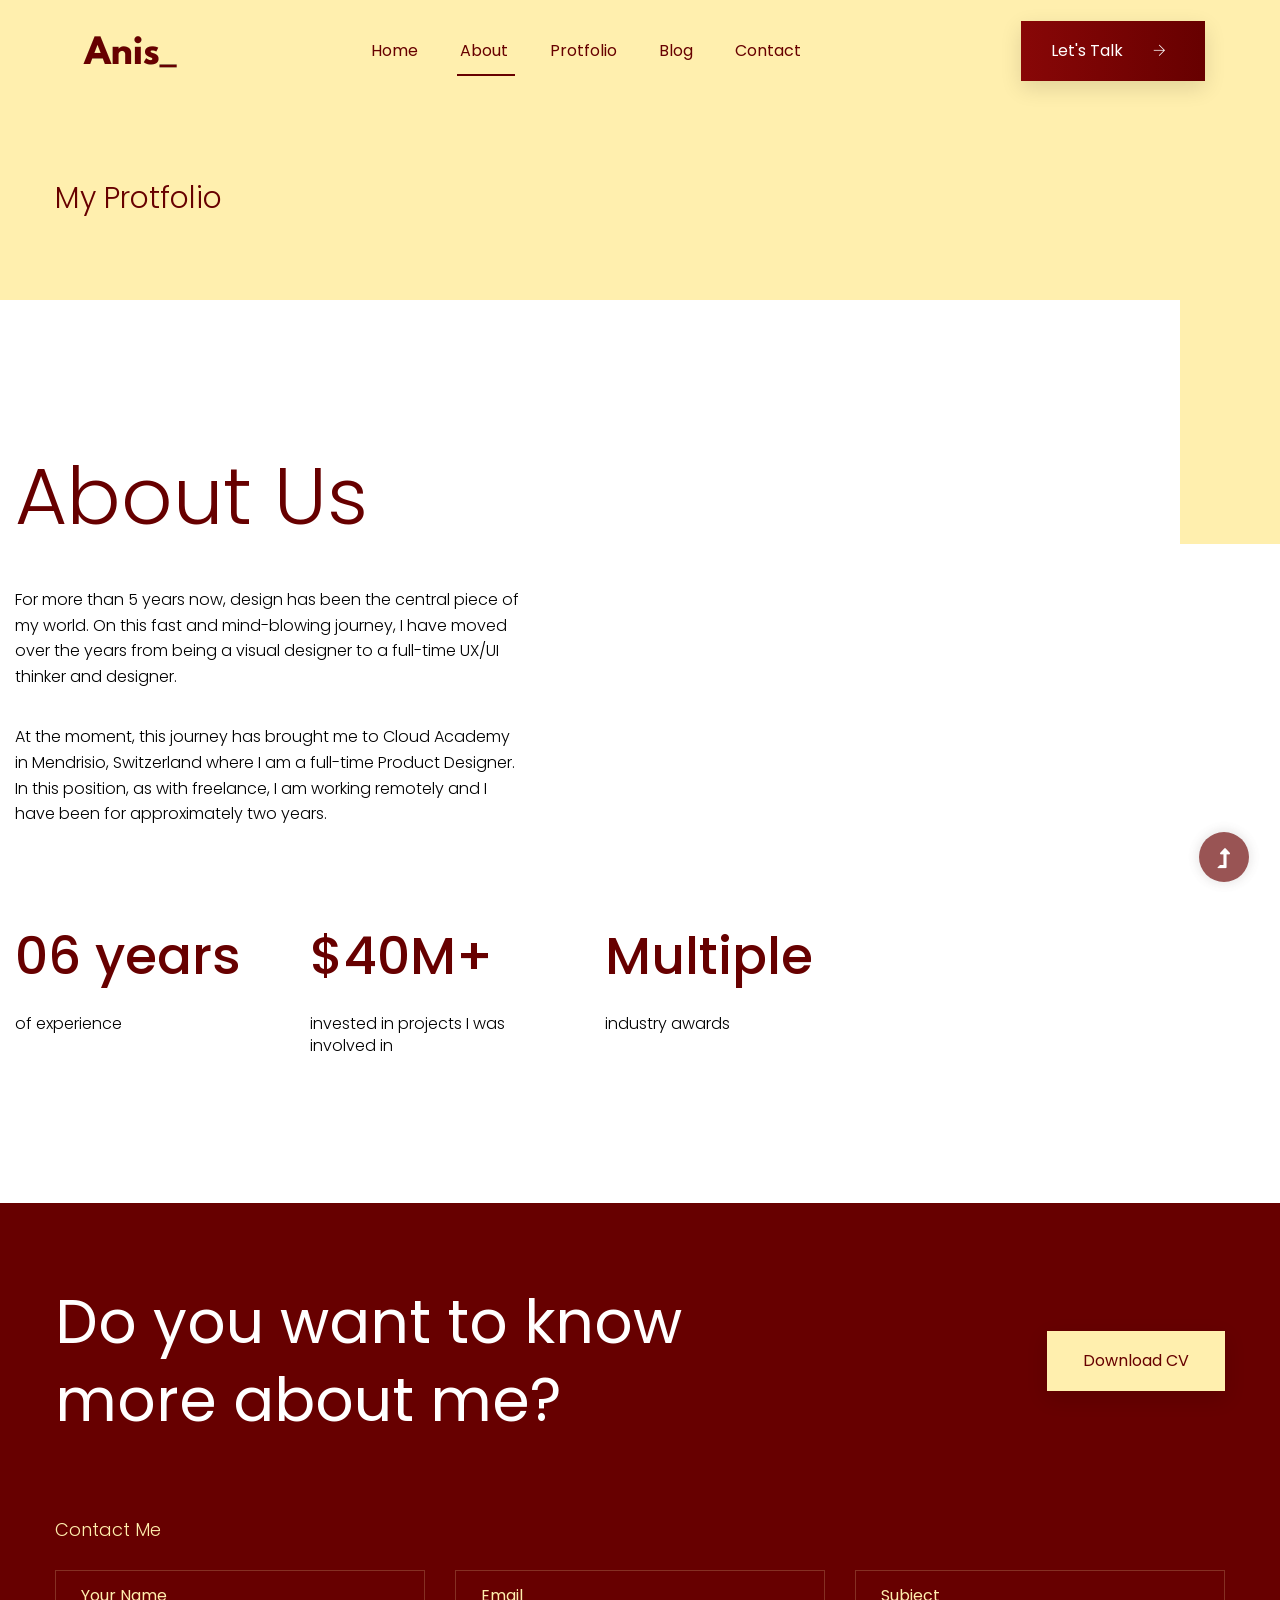
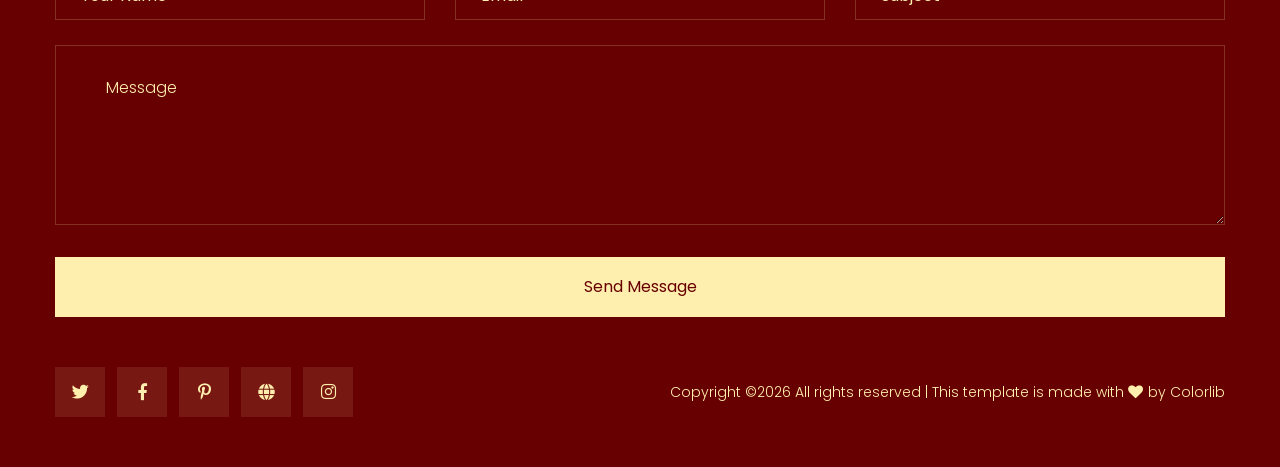
==== about.html @ b42a18d1 "Initial commit" ====
<!doctype html>
<html class="no-js" lang="zxx">
<head>
    <meta charset="utf-8">
    <meta http-equiv="x-ua-compatible" content="ie=edge">
    <title> Personal | Teamplate</title>
    <meta name="description" content="">
    <meta name="viewport" content="width=device-width, initial-scale=1">
    <link rel="manifest" href="site.webmanifest">
    <link rel="shortcut icon" type="image/x-icon" href="assets/img/favicon.ico">

	<!-- CSS here -->
	<link rel="stylesheet" href="assets/css/bootstrap.min.css">
	<link rel="stylesheet" href="assets/css/owl.carousel.min.css">
	<link rel="stylesheet" href="assets/css/slicknav.css">
    <link rel="stylesheet" href="assets/css/flaticon.css">
    <link rel="stylesheet" href="assets/css/progressbar_barfiller.css">
    <link rel="stylesheet" href="assets/css/gijgo.css">
    <link rel="stylesheet" href="assets/css/animate.min.css">
    <link rel="stylesheet" href="assets/css/animated-headline.css">
	<link rel="stylesheet" href="assets/css/magnific-popup.css">
	<link rel="stylesheet" href="assets/css/fontawesome-all.min.css">
	<link rel="stylesheet" href="assets/css/themify-icons.css">
	<link rel="stylesheet" href="assets/css/slick.css">
	<link rel="stylesheet" href="assets/css/nice-select.css">
    <link rel="stylesheet" href="assets/css/style.css">
    
</head>
<body>
    <!-- ? Preloader Start -->
    <div id="preloader-active">
        <div class="preloader d-flex align-items-center justify-content-center">
            <div class="preloader-inner position-relative">
                <div class="preloader-circle"></div>
                <div class="preloader-img pere-text">
                    <img src="assets/img/logo/loder.png" alt="">
                </div>
            </div>
        </div>
    </div>
    <!-- Preloader Start -->
    <header>
        <div class="header-area header-transparent">
            <div class="main-header header-sticky">
                <div class="container-fluid">
                    <div class="menu-wrapper d-flex align-items-center justify-content-between">
                        <!-- Logo -->
                        <div class="logo">
                            <a href="index.html"><img src="assets/img/logo/logo.png" alt=""></a>
                        </div>
                        <!-- Main-menu -->
                        <div class="main-menu f-right d-none d-lg-block">
                            <nav>
                                <ul id="navigation">
                                    <li><a href="index.html">Home</a></li>
                                    <li class="active"><a href="about.html">About</a></li>
                                    <li><a href="protfolio.html">Protfolio</a></li>
                                    <li><a href="blog.html">Blog</a>
                                        <ul class="submenu">
                                            <li><a href="blog.html">Blog</a></li>
                                            <li><a href="blog_details.html">Blog Details</a></li>
                                            <li><a href="elements.html">Elements</a></li>
                                        </ul>
                                    </li>
                                    <li><a href="contact.html">Contact</a></li>
                                </ul>
                            </nav>
                        </div>          
                        <!-- Header-btn -->
                        <div class="header-info-right d-none d-lg-block">
                            <a href="#" class="btn header-btn">Let's Talk <i class="ti-arrow-right"></i></a>
                        </div>
                        <!-- Mobile Menu -->
                        <div class="col-12">
                            <div class="mobile_menu d-block d-lg-none"></div>
                        </div>
                    </div>
                </div>
            </div>
        </div>
        <!-- Header End -->
    </header>
    <main>
        <!--? Hero Area Start-->
        <div class="hero-area2 d-flex align-items-center">
            <div class="container">
                <div class="row ">
                    <div class="col-xl-12">
                        <!-- Hero Caption -->
                        <div class="hero-cap pt-100">
                            <h2>My Protfolio</h2>
                        </div>
                    </div>
                </div>
            </div>
        </div>
        <!--Hero Area End-->
        <!--? About 1 Start-->
        <section class="about-area section-padding40">
        <div class="container">
            <div class="row align-items-center">
                <div class="col-xl-6 col-lg-6 col-md-10">
                    <div class="about-caption mb-50">
                        <!-- Section Tittle -->
                        <div class="section-tittle mb-35">
                            <h2>About Us</h2>
                        </div>
                        <p>For more than 5 years now, design has been the central piece of my world. On this fast and mind-blowing journey, I have moved over the years from being a visual designer to a full-time UX/UI thinker and designer.</p>
                        <p>At the moment, this journey has brought me to Cloud Academy in Mendrisio, Switzerland where I am a full-time Product Designer. In this position, as with freelance, I am working remotely and I have been for approximately two years.</p>
                    </div>
                </div>
                <div class="col-lg-6">
                    <div class="about-img">
                        <img src="assets/img/gallery/about1.png" alt="">
                    </div>
                </div>
            </div>
            <div class="row pt-40">
                <div class="col-lg-3 col-md-4 col-sm-6">
                    <div class="experience">
                        <span>06 years</span>
                        <p>of experience</p>
                    </div>
                </div>
                <div class="col-lg-3 col-md-4 col-sm-6">
                    <div class="experience">
                        <span>$40M+</span>
                        <p>invested in projects I was<br> involved in</p>
                    </div>
                </div>
                <div class="col-lg-3 col-md-4 col-sm-6">
                    <div class="experience">
                        <span>Multiple</span>
                        <p>industry awards</p>
                    </div>
                </div>
            </div>
        </div>
        </section>
        <!-- About  End-->
    </main>
    <footer>
        <div class="footer-wrappr">
            <div class="footer-top">
                <!-- Want To work -->
                <section class="wantToWork-area ">
                    <div class="container">
                        <div class="wants-wrapper w-padding2">
                            <div class="row align-items-center justify-content-between">
                                <div class="col-xl-7 col-lg-9 col-md-8">
                                    <div class="wantToWork-caption wantToWork-caption2">
                                        <h2>Do you want to know more about me?</h2>
                                    </div>
                                </div>
                                <div class="col-xl-2 col-lg-3 col-md-4">
                                    <a href="#" class="btn white-btn f-right sm-left">Download CV</a>
                                </div>
                            </div>
                        </div>
                    </div>
                </section>
                <!-- Want To work End -->
                <div class="container">
                    <div class="row">
                        <div class="col-lg-12">
                            <!-- contact-form -->
                            <div class="form-wrapper">
                                <div class="row ">
                                    <div class="col-xl-12">
                                        <div class="small-tittle mb-30">
                                            <h4>Contact Me</h4>
                                        </div>
                                    </div>
                                </div>
                                <form id="contact-form" action="#" method="POST">
                                    <div class="row">
                                        <div class="col-lg-4 col-md-6">
                                            <div class="form-box user-icon mb-25">
                                                <input type="text" name="name" placeholder="Your name">
                                            </div>
                                        </div>
                                        <div class="col-lg-4 col-md-6">
                                            <div class="form-box email-icon mb-25">
                                                <input type="text" name="email" placeholder="Email">
                                            </div>
                                        </div>
                                        <div class="col-lg-4 col-md-6">
                                            <div class="form-box email-icon mb-25">
                                                <input type="text" name="email" placeholder="Subject">
                                            </div>
                                        </div>
                                        <div class="col-lg-12">
                                            <div class="form-box message-icon mb-25">
                                                <textarea name="message" id="message" placeholder="Message"></textarea>
                                            </div>
                                            <div class="submit-info">
                                                <button class="submit-btn2" type="submit">Send Message</button>
                                            </div>
                                        </div>
                                    </div>
                                </form> 
                            </div>
                        </div>
                    </div>
                </div>
            </div>
            <!-- footer-bottom area -->
            <div class="footer-bottom-area">
                <div class="container">
                    <div class="footer-border">
                        <div class="row align-items-center">
                            <div class="col-xl-4 col-lg-4">
                                <div class="footer-social">
                                    <a href="#"><i class="fab fa-twitter"></i></a>
                                    <a href="https://bit.ly/sai4ull"><i class="fab fa-facebook-f"></i></a>
                                    <a href="#"><i class="fab fa-pinterest-p"></i></a>
                                    <a href="#"><i class="fas fa-globe"></i></a>
                                    <a href="#"><i class="fab fa-instagram"></i></a>
                                </div>
                            </div>
                            <div class="col-xl-8 col-lg-8">
                                <div class="footer-copy-right f-right">
                                    <p><!-- Link back to Colorlib can't be removed. Template is licensed under CC BY 3.0. -->
  Copyright &copy;<script>document.write(new Date().getFullYear());</script> All rights reserved | This template is made with <i class="fa fa-heart" aria-hidden="true"></i> by <a href="https://colorlib.com" target="_blank">Colorlib</a>
  <!-- Link back to Colorlib can't be removed. Template is licensed under CC BY 3.0. --></p>
                                </div>
                            </div>
                        </div>
                    </div>
                </div>
            </div>
        </div>
    </footer>
    <!-- Scroll Up -->
    <div id="back-top" >
        <a title="Go to Top" href="#"> <i class="fas fa-level-up-alt"></i></a>
    </div>
    <!-- JS here -->

    <script src="./assets/js/vendor/modernizr-3.5.0.min.js"></script>
    <!-- Jquery, Popper, Bootstrap -->
    <script src="./assets/js/vendor/jquery-1.12.4.min.js"></script>
    <script src="./assets/js/popper.min.js"></script>
    <script src="./assets/js/bootstrap.min.js"></script>
    <!-- Jquery Mobile Menu -->
    <script src="./assets/js/jquery.slicknav.min.js"></script>

    <!-- Jquery Slick , Owl-Carousel Plugins -->
    <script src="./assets/js/owl.carousel.min.js"></script>
    <script src="./assets/js/slick.min.js"></script>
    <!-- One Page, Animated-HeadLin -->
    <script src="./assets/js/wow.min.js"></script>
    <script src="./assets/js/animated.headline.js"></script>
    <script src="./assets/js/jquery.magnific-popup.js"></script>

    <!-- Date Picker -->
    <script src="./assets/js/gijgo.min.js"></script>
    <!-- Nice-select, sticky -->
    <script src="./assets/js/jquery.nice-select.min.js"></script>
    <script src="./assets/js/jquery.sticky.js"></script>
    <!-- Progress -->
    <script src="./assets/js/jquery.barfiller.js"></script>
    
    <!-- counter , waypoint,Hover Direction -->
    <script src="./assets/js/jquery.counterup.min.js"></script>
    <script src="./assets/js/waypoints.min.js"></script>
    <script src="./assets/js/jquery.countdown.min.js"></script>
    <script src="./assets/js/hover-direction-snake.min.js"></script>

    <!-- contact js -->
    <script src="./assets/js/contact.js"></script>
    <script src="./assets/js/jquery.form.js"></script>
    <script src="./assets/js/jquery.validate.min.js"></script>
    <script src="./assets/js/mail-script.js"></script>
    <script src="./assets/js/jquery.ajaxchimp.min.js"></script>
    
    <!-- Jquery Plugins, main Jquery -->	
    <script src="./assets/js/plugins.js"></script>
    <script src="./assets/js/main.js"></script>


    
    </body>
</html>
---- assets/css/progressbar_barfiller.css ----
/* Custom Code skills */
.single-skill{
  display: flex;
}

.single-skill span {
	color: #79838b;
	font-size: 13px;
	font-weight: 300;
	letter-spacing: 0;
	margin-bottom: 14px;
	display: block;
}
.single-skill .bar-progress {
	width: 100%;
}
.single-skill .bar-title {
  width: 20%;
  margin-bottom: 19px;
}

.skills-content {
  padding-top: 200px;
  padding-left: 70px;
}

.skills-shape-bg {
  height: 651px;
  width: 868px;
  position: absolute;
  content: "";
  border: 2px solid #4d4d4d;
  left: 40%;
  top: 255px;
}

.skills-shape-bg::before {
  position: absolute;
  content: "";
  height: 465px;
  width: 300px;
  border: 2px solid #4d4d4d;
  left: -35%;
  top: 50%;
  transform: translateY(-50%);
  border-right: 0;
}



/* Default */
.barfiller {
	width: 100%;
	height: 10px;
	background: #f6f9fc;
  position: relative;
  border-radius: 5px;
}

.barfiller .fill {
  display: block;
  position: relative;
  width: 0px;
  height: 100%;
  background: #333;
  z-index: 1;
  border-radius: 5px;
}

.barfiller .tipWrap { display: none; }

.barfiller .tip {
  margin-top: -28px;
  padding: 2px 4px;
  font-size: 16px;
  color: #09cc7f;
  left: 0px;
  position: absolute;
  z-index: 2;
  background: transparent;
  font-weight: 800;
}

.barfiller .tip:after {
  border: solid;
  border-color: rgba(0,0,0,.8) transparent;
  border-width: 6px 6px 0 6px;
  content: "";
  display: block;
  position: absolute;
  left: 9px;
  top: 100%;
  z-index: 9;
  display: none;
  
}
---- assets/css/gijgo.css ----
.gj-button {
    background-color: #f5f5f5;
    border: 1px solid #ddd;
    color: #000;
    border-radius: 3px;
    padding: 6px 10px;
    cursor: pointer;
}

.gj-unselectable {
    -webkit-touch-callout: none;
    -webkit-user-select: none;
    -khtml-user-select: none;
    -moz-user-select: none;
    -ms-user-select: none;
    user-select: none;
}

.gj-row {
    display: -webkit-box;
    display: -ms-flexbox;
    display: flex;
    -ms-flex-wrap: wrap;
    flex-wrap: wrap;
}

.gj-margin-left-5 {
    margin-left: 5px;
}

.gj-margin-left-10 {
    margin-left: 10px;
}

.gj-width-full {
    width: 100%;
}

.gj-cursor-pointer {
    cursor: pointer;
}

.gj-text-align-center {
    text-align: center;
}

.gj-font-size-16 {
    font-size: 16px;
}

.gj-hidden {
    display: none;
}

/** Material Design */
.gj-button-md {
    background: 0 0;
    border: none;
    border-radius: 2px;
    color: rgba(0, 0, 0, 0.87);
    position: relative;
    height: 36px;
    margin: 0;
    min-width: 64px;
    padding: 0 16px;
    display: inline-block;
    font-family: "Roboto","Helvetica","Arial",sans-serif;
    font-size: 1rem;
    font-weight: 500;
    text-transform: uppercase;
    letter-spacing: 0;
    overflow: hidden;
    will-change: box-shadow;
    transition: box-shadow .2s cubic-bezier(.4,0,1,1),background-color .2s cubic-bezier(.4,0,.2,1),color .2s cubic-bezier(.4,0,.2,1);
    outline: none;
    cursor: pointer;
    text-decoration: none;
    text-align: center;
    line-height: 36px;
    vertical-align: middle;
    overflow: hidden;
    -webkit-user-select: none;
    -moz-user-select: none;
    -ms-user-select: none;
    user-select: none;
}

.gj-button-md:hover {
    background-color: rgba(158,158,158,.2);
}

.gj-button-md:disabled {
    color: rgba(0,0,0,.26);
    background: 0 0;
}

.gj-button-md .material-icons,
.gj-button-md .gj-icon {
    vertical-align: middle;
    /*font-size: 1.3rem;
    margin-right: 4px;*/
}

.gj-button-md.gj-button-md-icon {
    width: 24px;
    height: 31px;
    min-width: 24px;
    padding: 0px;
    display: table;
}

.gj-button-md.gj-button-md-icon .material-icons,
.gj-button-md.gj-button-md-icon .gj-icon {
    display: table-cell;
    margin-right: 0px;
    width: 24px;
    height: 24px;
}

.gj-button-md.active {
    background-color: rgba(158,158,158,.4);
}

.gj-button-md-group {
    position: relative;
    display: inline-block;
    vertical-align: middle;
}
.gj-textbox-md {
	/* border: none; */
	/* border-bottom: 1px solid rgba(0,0,0,.42); */
	display: block;
	font-family: "Helvetica","Arial",sans-serif;
	font-size: 16px;
	line-height: 16px;
	/* padding: 4px 0px; */
	margin: 0;
	/* width: 100%; */
	background: 0 0;
	/* text-align: ; */
	color: rgba(0,0,0,.87);
	padding-left: 44px;
	border: 1px solid #dca73a;
	/* padding: 15px 15px; */
	/* text-align: center; */
	width: 177px;
	height: 55px;
	border-radius: 5px;
}
.gj-textbox-md:focus,
.gj-textbox-md:active {
    /* border-bottom: 2px solid rgba(0,0,0,.42); */
    outline: none;
}

.gj-textbox-md::placeholder {
    color: #8e8e8e;
}

.gj-textbox-md:-ms-input-placeholder {
    color: #8e8e8e;
}

.gj-textbox-md::-ms-input-placeholder {
    color: #8e8e8e;
}

.gj-md-spacer-24 {
    min-width: 24px;
    width: 24px;
    display: inline-block;
}

.gj-md-spacer-32 {
    min-width: 32px;
    width: 32px;
    display: inline-block;
}

.gj-modal {
    position: fixed;
    top: 0;
    right: 0;
    bottom: 0;
    left: 0;
    z-index: 1203;
    display: none;
    overflow: hidden;
    -webkit-overflow-scrolling: touch;
    outline: 0;
    background-color: rgba(0, 0, 0, 0.54118);
    transition: 200ms ease opacity;
    will-change: opacity;
}

/* List */
ul.gj-list li [data-role="wrapper"] {
    display: table;
    width: 100%;
}

ul.gj-list li [data-role="checkbox"] {
    display: table-cell;
    vertical-align:middle;
    text-align:center;
}

ul.gj-list li [data-role="image"] {
    display: table-cell;
    vertical-align:middle;
    text-align:center;
}

ul.gj-list li [data-role="display"] {
    display: table-cell;
    vertical-align:middle;
    cursor: pointer;
}

ul.gj-list li [data-role="display"]:empty:before {
  content: "\200b"; /* unicode zero width space character */
}

/* List - Bootstrap */
ul.gj-list-bootstrap {
    padding-left: 0px;
    margin-bottom: 0px;
}

ul.gj-list-bootstrap li {
    padding: 0px;
}

ul.gj-list-bootstrap li [data-role="wrapper"] {
    padding: 0px 10px;
}

ul.gj-list-bootstrap li [data-role="checkbox"] {
    width: 24px;
    padding: 3px;
}

ul.gj-list-bootstrap li [data-role="image"] {
    width: 24px;
    height: 24px;
}

ul.gj-list-bootstrap li [data-role="display"] {
    padding: 8px 0px 8px 4px;
}

.list-group-item.active ul li, .list-group-item.active:focus ul li, .list-group-item.active:hover ul li {
    text-shadow: none;
    color:initial;
}

/* List - Material Design */
ul.gj-list-md {
    padding: 0px;
    list-style: none;
    list-style-type: none;
    line-height: 24px;
    letter-spacing: 0;
    color: #616161; /* Gray 700 */
}

ul.gj-list-md li {
    display: list-item;
    list-style-type: none;
    padding: 0px;
    min-height: unset;
    box-sizing: border-box;
    align-items: center;
    cursor: default;
    overflow: hidden;

    font-family: "Roboto","Helvetica","Arial",sans-serif;
    font-size: 16px;
    font-weight: 400;
    letter-spacing: .04em;
    line-height: 1;
    
    -webkit-flex-direction: row;
    -ms-flex-direction: row;
    flex-direction: row;
    -webkit-flex-wrap: nowrap;
    -ms-flex-wrap: nowrap;
    flex-wrap: nowrap;
}

ul.gj-list-md li [data-role="checkbox"] {
    height: 24px;
    width: 24px;
}

ul.gj-list-md li [data-role="image"] {
    height: 24px;
    width: 24px;
}

ul.gj-list-md li [data-role="display"] {
    padding: 8px 0px 8px 5px;
    order: 0;
    flex-grow: 2;
    text-decoration: none;
    box-sizing: border-box;
    align-items: center;
    text-align: left;
    color: rgba(0,0,0,.87);
}

ul.gj-list-md li.disabled>[data-role="wrapper"]>[data-role="display"] {
    color: #9E9E9E; /* Gray 500 */
}

.gj-list-md-active {
    background: #e0e0e0;
    color: #3f51b5;
}


/* Picker */
.gj-picker {
    position: absolute;
    z-index: 1203;
    background-color: #fff;
}

.gj-picker .selected {
    color: #fff;
}

/* Material Design */
.gj-picker-md {
    font-family: "Roboto","Helvetica","Arial",sans-serif;
    font-size: 16px;
    font-weight: 400;
    letter-spacing: .04em;
    line-height: 1;
    color: rgba(0,0,0,.87);
    border: 1px solid #E0E0E0;
}

.gj-modal .gj-picker-md {
    border: 0px;
}

.gj-picker-md [role="header"] {
    color: rgba(255, 255, 255, 0.54);
    display: flex;
    background: #2196f3;
    align-items: baseline;
    user-select: none;
    justify-content: center;
}

.gj-picker-md [role="footer"] {
    float: right;
    padding: 10px;
}

.gj-picker-md [role="footer"] button.gj-button-md {
    color: #2196f3;
    font-weight: bold;
    font-size: 13px;
}

/* Bootstrap */
.gj-picker-bootstrap {
    border-radius: 4px;
    border: 1px solid #E0E0E0;
}

.gj-picker-bootstrap .selected {
    color: #888;
}

.gj-picker-bootstrap [role="header"] {
    background: #eee;
    color: #AAA;
}
@font-face {
    font-family: 'gijgo-material';
    src: url('../fonts/gijgo-material.eot?235541');
    src: url('../fonts/gijgo-material.eot?235541#iefix') format('embedded-opentype'), url('../fonts/gijgo-material.ttf?235541') format('truetype'), url('../fonts/gijgo-material.woff?235541') format('woff'), url('../fonts/gijgo-material.svg?235541#gijgo-material') format('svg');
    font-weight: normal;
    font-style: normal;
}

.gj-icon {
    /* use !important to prevent issues with browser extensions that change fonts */
    font-family: 'gijgo-material' !important;
    font-size: 24px;
    speak: none;
    font-style: normal;
    font-weight: normal;
    font-variant: normal;
    text-transform: none;
    line-height: 1;
    /* Enable Ligatures ================ */
    letter-spacing: 0;
    -webkit-font-feature-settings: "liga";
    -moz-font-feature-settings: "liga=1";
    -moz-font-feature-settings: "liga";
    -ms-font-feature-settings: "liga" 1;
    font-feature-settings: "liga";
    -webkit-font-variant-ligatures: discretionary-ligatures;
    font-variant-ligatures: discretionary-ligatures;
    /* Better Font Rendering =========== */
    -webkit-font-smoothing: antialiased;
    -moz-osx-font-smoothing: grayscale;
}

.gj-icon.undo:before {
    content: "\e900";
}

.gj-icon.vertical-align-top:before {
    content: "\e901";
}

.gj-icon.vertical-align-center:before {
    content: "\e902";
}

.gj-icon.vertical-align-bottom:before {
    content: "\e903";
}

.gj-icon.arrow-dropup:before {
    content: "\e904";
}

.gj-icon.clock:before {
    content: "\e905";
}

.gj-icon.refresh:before {
    content: "\e906";
}

.gj-icon.last-page:before {
    content: "\e907";
}

.gj-icon.first-page:before {
    content: "\e908";
}

.gj-icon.cancel:before {
    content: "\e909";
}

.gj-icon.clear:before {
    content: "\e90a";
}

.gj-icon.check-circle:before {
    content: "\e90b";
}

.gj-icon.delete:before {
    content: "\e90c";
}

.gj-icon.arrow-upward:before {
    content: "\e90d";
}

.gj-icon.arrow-forward:before {
    content: "\e90e";
}

.gj-icon.arrow-downward:before {
    content: "\e90f";
}

.gj-icon.arrow-back:before {
    content: "\e910";
}

.gj-icon.list-numbered:before {
    content: "\e911";
}

.gj-icon.list-bulleted:before {
    content: "\e912";
}

.gj-icon.indent-increase:before {
    content: "\e913";
}

.gj-icon.indent-decrease:before {
    content: "\e914";
}

.gj-icon.redo:before {
    content: "\e915";
}

.gj-icon.align-right:before {
    content: "\e916";
}

.gj-icon.align-left:before {
    content: "\e917";
}

.gj-icon.align-justify:before {
    content: "\e918";
}

.gj-icon.align-center:before {
    content: "\e919";
}

.gj-icon.strikethrough:before {
    content: "\e91a";
}

.gj-icon.italic:before {
    content: "\e91b";
}

.gj-icon.underlined:before {
    content: "\e91c";
}

.gj-icon.bold:before {
    content: "\e91d";
}

.gj-icon.arrow-dropdown:before {
    content: "\e91e";
}

.gj-icon.done:before {
    content: "\e91f";
}

.gj-icon.pencil:before {
    content: "\e920";
}

.gj-icon.minus:before {
    content: "\e921";
}

.gj-icon.plus:before {
    content: "\e922";
}

.gj-icon.chevron-up:before {
    content: "\e923";
}

.gj-icon.chevron-right:before {
    content: "\e924";
}

.gj-icon.chevron-down:before {
    content: "\e925";
}

.gj-icon.chevron-left:before {
    content: "\e926";
}

.gj-icon.event:before {
    content: "\e927";
}
.gj-draggable {
    cursor: move;
}
.gj-resizable-handle {
    position: absolute;
    font-size: 0.1px;
    display: block;
    -ms-touch-action: none;
    touch-action: none;
    z-index: 1203;
}

.gj-resizable-n {
    cursor: n-resize;
    height: 7px;
    width: 100%;
    top: -5px;
    left: 0;
}
.gj-resizable-e {
    cursor: e-resize;
    width: 7px;
    right: -5px;
    top: 0;
    height: 100%;
}
.gj-resizable-s {
    cursor: s-resize;
    height: 7px;
    width: 100%;
    bottom: -5px;
    left: 0;
}
.gj-resizable-w {
	cursor: w-resize;
	width: 7px;
	left: -5px;
	top: 0;
	height: 100%;
}
.gj-resizable-se {
	cursor: se-resize;
	width: 12px;
	height: 12px;
	right: 1px;
	bottom: 1px;
}
.gj-resizable-sw {
	cursor: sw-resize;
	width: 9px;
	height: 9px;
	left: -5px;
	bottom: -5px;
}
.gj-resizable-nw {
	cursor: nw-resize;
	width: 9px;
	height: 9px;
	left: -5px;
	top: -5px;
}
.gj-resizable-ne {
	cursor: ne-resize;
	width: 9px;
	height: 9px;
	right: -5px;
	top: -5px;
}

.gj-dialog-footer {
    position: absolute;
    bottom: 0px;
    width: 100%;
    margin-top: 0px;
}

.gj-dialog-scrollable [data-role="body"] {
    overflow-x: hidden;
    overflow-y: scroll;
}

/** Bootstrap 3 **/
.gj-dialog-bootstrap {
    overflow: hidden;
    z-index: 1202;
}

.gj-dialog-bootstrap [data-role="title"] {
    display: inline;
}
.gj-dialog-bootstrap [data-role="close"] {
    line-height: 1.42857143;
}

/** Bootstrap 4 **/
.gj-dialog-bootstrap4 {
    overflow: hidden;
    z-index: 1202;
}

.gj-dialog-bootstrap4 [data-role="title"] {
    display: inline;
}
.gj-dialog-bootstrap4 [data-role="close"] {
    line-height: 1.5;
}

/** Material Design **/
.gj-dialog-md {
    background-color: #FFF;
    overflow: hidden;
    border: none;
    box-shadow: 0 11px 15px -7px rgba(0,0,0,.2), 0 24px 38px 3px rgba(0,0,0,.14), 0 9px 46px 8px rgba(0,0,0,.12);
    box-sizing: border-box;
    position: relative;
    display: -webkit-box;
    display: -webkit-flex;
    display: -ms-flexbox;
    display: flex;
    -webkit-box-orient: vertical;
    -webkit-box-direction: normal;
    -webkit-flex-direction: column;
    -ms-flex-direction: column;
    flex-direction: column;
    -webkit-background-clip: padding-box;
    background-clip: padding-box;
    outline: 0;
    z-index: 1202;
}

.gj-dialog-md-header {
    padding: 24px 24px 0px 24px;
    font-family: "Roboto","Helvetica","Arial",sans-serif;
}

.gj-dialog-md-title {
    margin: 0;
    font-weight: 400;
    display: inline;
    line-height: 28px;
    font-size: 20px;
}

.gj-dialog-md-close {
    -webkit-appearance: none;
    padding: 0;
    cursor: pointer;
    background: 0 0;
    border: 0;
    float: right;
    line-height: 28px;
    font-size: 28px;
}

.gj-dialog-md-body {
    padding: 20px 24px 24px 24px;
    color: rgba(0,0,0,.54);
    font-family: "Helvetica","Arial",sans-serif;
    font-size: 14px;
    font-weight: 400;
    line-height: 20px;
}

.gj-dialog-md-footer {
    padding: 8px 8px 8px 24px;
    display: -webkit-flex;
    display: -ms-flexbox;
    display: flex;
    -webkit-flex-direction: row-reverse;
    -ms-flex-direction: row-reverse;
    flex-direction: row-reverse;
    -webkit-flex-wrap: wrap;
    -ms-flex-wrap: wrap;
    flex-wrap: wrap;

    box-sizing: border-box;
}

.gj-dialog-md-footer>*:first-child {
    margin-right: 0;
}

.gj-dialog-md-footer>* {
    margin-right: 8px;
    height: 36px;
}
DIV.gj-grid-wrapper {
    margin: auto;
    position: relative;
    clear:both;
    z-index: 1;
}

TABLE.gj-grid {
    margin: auto;    
    border-collapse: collapse;
    width: 100%;
    table-layout: fixed;
}

TABLE.gj-grid THEAD TH [data-role="selectAll"] {
    margin: auto;
}

TABLE.gj-grid THEAD TH [data-role="title"] {
    display: inline-block;
}

TABLE.gj-grid THEAD TH [data-role="sorticon"] {
    display: inline-block;
}

TABLE.gj-grid THEAD TH {
    overflow: hidden;
    text-overflow: ellipsis;
}

TABLE.gj-grid.autogrow-header-row THEAD TH {
    overflow: auto;
    text-overflow: initial;
    white-space: pre-wrap;
    -ms-word-break: break-word;
    word-break: break-word;
}

TABLE.gj-grid > tbody > tr > td {
    overflow: hidden;
    position: relative;
}

table.gj-grid tbody div[data-role="display"] {
    vertical-align: middle;
    text-indent: 0;
    white-space: pre-wrap;
    -ms-word-break: break-word;
    word-break: break-word;
}

table.gj-grid.fixed-body-rows tbody div[data-role="display"] {
    overflow: hidden;
    text-overflow: ellipsis;
    white-space: nowrap;
    -ms-word-break: initial;
    word-break: initial;
}

table.gj-grid tfoot DIV[data-role="display"] {
    vertical-align: middle;
    text-indent: 0;
    display: flex;
}

TABLE.gj-grid .fa {
    padding: 2px;
}

TABLE.gj-grid > tbody > tr > td > div {
    padding: 2px;
    overflow: hidden;
}

DIV.gj-grid-wrapper DIV.gj-grid-loading-cover
{
    background: #BBBBBB;
    opacity: 0.5;
    position: absolute;
    vertical-align: middle;
}

DIV.gj-grid-wrapper DIV.gj-grid-loading-text
{
    position: absolute;
    font-weight: bold;
}

/* Bootstrap Theme */
table.gj-grid-bootstrap thead th {
    background-color: #f5f5f5;
    vertical-align:middle;
}

table.gj-grid-bootstrap thead th [data-role="sorticon"] {
    margin-left: 5px;
}

table.gj-grid-bootstrap thead th [data-role="sorticon"] i.gj-icon,
table.gj-grid-bootstrap thead th [data-role="sorticon"] i.material-icons {
    position: absolute;
    font-size: 20px;
    top: 15px;
}

table.gj-grid-bootstrap tbody tr td div[data-role="display"] {
    padding: 0px;
}

.gj-grid-bootstrap-4 .gj-checkbox-bootstrap {
    display: inline-block;
    padding-top: 2px;
}

.gj-grid-bootstrap-4 tbody tr.active {
    background-color: rgba(0,0,0,.075);
}

/* Material Design Theme */
.gj-grid-md {
    position: relative;
    border: 1px solid #e0e0e0;
    border-collapse: collapse;
    white-space: nowrap;
    font-size: 13px;
    font-family: "Roboto","Helvetica","Arial",sans-serif;
    background-color: #fff;
}

.gj-grid-md td:first-of-type, .gj-grid-md th:first-of-type {
    padding-left: 24px;
}

.gj-grid-md th {
    position: relative;
    vertical-align: bottom;
    font-weight: 700;
    line-height: 31px;
    letter-spacing: 0;
    height: 56px;
    font-size: 12px;
    color: rgba(0,0,0,.54);
    padding-bottom: 8px;
    box-sizing: border-box;
    padding: 12px 18px;
    text-align: right;
}

.gj-grid-md td {
    position: relative;
    height: 48px;
    border-top: 1px solid #e0e0e0;
    border-bottom: 1px solid #e0e0e0;
    padding: 12px 18px;
    box-sizing: border-box;
    text-align: left;
    color: rgba(0,0,0,.87);
}

.gj-grid-md tbody tr {
    position: relative;
    height: 48px;
    transition-duration: .28s;
    transition-timing-function: cubic-bezier(.4,0,.2,1);
    transition-property: background-color;
}

.gj-grid-md tbody tr:hover {
    background-color: #EEEEEE; /* Gray 200 */
}

.gj-grid-md tbody tr.gj-grid-md-select {
    background-color: #F5F5F5; /* Grey 100 */
}


table.gj-grid-md thead th [data-role="sorticon"] {
    margin-left: 5px;
}

table.gj-grid-md thead th [data-role="sorticon"] i.gj-icon,
table.gj-grid-md thead th [data-role="sorticon"] i.material-icons {
    position: absolute;
    font-size: 16px;
    top: 19px;
}

table.gj-grid-md thead th.gj-grid-select-all {
    padding-bottom: 3px;
}
/* Hide all prioritized columns by default */
@media only all {
	th.display-1120,
	td.display-1120,
	th.display-960,
	td.display-960,
	th.display-800,
	td.display-800,
	th.display-640,
	td.display-640,
	th.display-480,
	td.display-480,
	th.display-320,
	td.display-320 {
		display: none;
	}
}

/* Show at 320px (20em x 16px) */
@media screen and (min-width: 20em) {
	TABLE.gj-grid-bootstrap th.display-320,
	TABLE.gj-grid-bootstrap td.display-320 {
		display: table-cell;
	}
}
/* Show at 480px (30em x 16px) */
@media screen and (min-width: 30em) {
	TABLE.gj-grid-bootstrap th.display-480,
	TABLE.gj-grid-bootstrap td.display-480 {
		display: table-cell;
	}
}
/* Show at 640px (40em x 16px) */
@media screen and (min-width: 40em) {
	TABLE.gj-grid-bootstrap th.display-640,
	TABLE.gj-grid-bootstrap td.display-640 {
		display: table-cell;
	}
}
/* Show at 800px (50em x 16px) */
@media screen and (min-width: 50em) {
	TABLE.gj-grid-bootstrap th.display-800,
	TABLE.gj-grid-bootstrap td.display-800 {
		display: table-cell;
	}
}
/* Show at 960px (60em x 16px) */
@media screen and (min-width: 60em) {
	TABLE.gj-grid-bootstrap th.display-960,
	TABLE.gj-grid-bootstrap td.display-960 {
		display: table-cell;
	}
}
/* Show at 1,120px (70em x 16px) */
@media screen and (min-width: 70em) {
	TABLE.gj-grid-bootstrap th.display-1120,
	TABLE.gj-grid-bootstrap td.display-1120 {
		display: table-cell;
	}
}

/* Material Design Theme */
.gj-grid-md tfoot tr th {
    padding-right: 14px;
}

.gj-grid-md tfoot tr[data-role="pager"] .gj-grid-mdl-pager-label {
    padding-left: 5px;
    padding-right: 5px;
}

.gj-grid-md tfoot tr[data-role="pager"] .gj-dropdown-md {
    margin-left: 12px;
}

.gj-grid-md tfoot tr[data-role="pager"] .gj-dropdown-md [role="presenter"] {
    font-size: 12px;
    font-weight: bold;
    color: rgba(0,0,0,.54);
}

.gj-grid-md tfoot tr[data-role="pager"] .gj-dropdown-md [role="presenter"] [role="display"] {
    text-align: right;
}

.gj-grid-md tfoot tr[data-role="pager"] .gj-grid-md-limit-select {
    margin-left: 10px;
    font-size: 12px;
    font-weight: bold;
    color: rgba(0,0,0,.54);
}

/* Bootstrap */
.gj-grid-bootstrap tfoot tr[data-role="pager"] th {
    line-height: 30px;
    background-color: #f5f5f5;
}

.gj-grid-bootstrap tfoot tr[data-role="pager"] th > div > div {
    margin-right: 5px;
}

.gj-grid-bootstrap tfoot tr[data-role="pager"] th > div > button {
    margin-right: 5px;
}

.gj-grid-bootstrap-4 tfoot tr[data-role="pager"] th > div button {
    height: 34px;
}

.gj-grid-bootstrap-4 tfoot tr[data-role="pager"] th div .gj-dropdown-bootstrap-4 .gj-dropdown-expander-mi .gj-icon {
    top: 5px;
}

.gj-grid-bootstrap-3 tfoot tr[data-role="pager"] th > div > input {
    margin-right: 5px;
    width: 40px;
    text-align: right;
    display: inline-block;
    font-weight: bold;
}

.gj-grid-bootstrap-4 tfoot tr[data-role="pager"] th > div > div.input-group {
    width: 40px;
}

.gj-grid-bootstrap-4 tfoot tr[data-role="pager"] th > div > div.input-group input {
    text-align: right;
    font-weight: bold;
    height: 34px;
    padding-top: 2px;
    padding-bottom: 6px;
}

.gj-grid-bootstrap tfoot tr[data-role="pager"] th > div > select {
    display: inline-block;
    margin-right: 5px;
    width: 60px;
}

.gj-grid-bootstrap tfoot tr[data-role="pager"] th .gj-dropdown-bootstrap .gj-list-bootstrap [data-role="display"] {
    line-height: 14px;
}

.gj-grid-bootstrap tfoot tr[data-role="pager"] th .gj-dropdown-bootstrap [role="presenter"] [role="display"] {
    font-weight: bold;
}

.gj-grid-bootstrap tfoot tr[data-role="pager"] th .gj-dropdown-bootstrap-3 [role="presenter"] {
    padding: 2px 8px;
}

.gj-grid-bootstrap tfoot tr[data-role="pager"] th .gj-dropdown-bootstrap-4 [role="presenter"] {
    padding: 1px 8px;
}
.gj-grid thead tr th div.gj-grid-column-resizer-wrapper {
    position: relative;
    width: 100%;
    height: 0px; 
    top: 0px; 
    left: 0px; 
    padding: 0px;
}

span.gj-grid-column-resizer {
    position: absolute;
    right: 0px;
    width: 10px;
    top: -100px;
    height: 300px;
    z-index: 1203;
    cursor: e-resize;
}

.gj-grid-resize-cursor {
    cursor: e-resize;
}
.gj-grid-md tbody tr.gj-grid-top-border td {
  border-top: 2px solid #777;
}
.gj-grid-md tbody tr.gj-grid-bottom-border td {
  border-bottom: 2px solid #777;
}

.gj-grid-bootstrap tbody tr.gj-grid-top-border td {
  border-top: 2px solid #777;
}
.gj-grid-bootstrap tbody tr.gj-grid-bottom-border td {
  border-bottom: 2px solid #777;
}
.gj-grid-md thead tr th.gj-grid-left-border,
.gj-grid-md tbody tr td.gj-grid-left-border
{
    border-left: 3px solid #777;
}
.gj-grid-md thead tr th.gj-grid-right-border,
.gj-grid-md tbody tr td.gj-grid-right-border
{
    border-right: 3px solid #777;
}

.gj-grid-bootstrap thead tr th.gj-grid-left-border,
.gj-grid-bootstrap tbody tr td.gj-grid-left-border
{
    border-left: 5px solid #ddd;
}
.gj-grid-bootstrap thead tr th.gj-grid-right-border,
.gj-grid-bootstrap tbody tr td.gj-grid-right-border
{
    border-right: 5px solid #ddd;
}
.gj-dirty {
    position: absolute;
    top: 0px;
    left: 0px;
    border-style: solid;
    border-width: 3px;
    border-color: #f00 transparent transparent #f00;
    padding: 0;
    overflow: hidden;
    vertical-align: top;
}

/* Material Design */
.gj-grid-md tbody tr td.gj-grid-management-column {
    padding: 3px;
}

.gj-grid-md tbody tr td[data-mode="edit"] {
    padding: 0px 18px;
}

.gj-grid-md tbody .gj-dropdown-md [role="presenter"] [role="display"] {
    padding: 0px;
}

/* Bootstrap */
.gj-grid-bootstrap tbody tr td[data-mode="edit"] {
    padding: 0px;
}

.gj-grid-bootstrap tbody tr td[data-mode="edit"] [data-role="edit"] {
    padding: 0px;
}

/* Bootstrap 3 */
.gj-grid-bootstrap-3 tbody tr td.gj-grid-management-column {
    padding: 3px;
}

.gj-grid-bootstrap-3 tbody tr td[data-mode="edit"] {
    height: 38px;
}

.gj-grid-bootstrap-3 tbody tr td[data-mode="edit"] [data-role="edit"] input[type="text"] {
    height: 37px;
    padding: 8px;
}

.gj-grid-bootstrap-3 tbody tr td[data-mode="edit"] .gj-dropdown-bootstrap [role="presenter"] {
    border: 0px;
    border-radius: 0px;
    height: 37px;
    padding-left: 8px;
}

.gj-grid-bootstrap-3 tbody tr td[data-mode="edit"] .gj-datepicker-bootstrap {
    height: 37px;
}

.gj-grid-bootstrap-3 tbody tr td[data-mode="edit"] .gj-datepicker-bootstrap [role="input"] {
    height: 37px;
    border:0px;
    border-radius: 0px;
}

.gj-grid-bootstrap-3 tbody tr td[data-mode="edit"] .gj-datepicker-bootstrap [role="right-icon"] {
    border:0px;
    border-radius: 0px;
}

.gj-grid-bootstrap-3 tbody tr td[data-mode="edit"] .gj-checkbox-bootstrap {
    display: inline-block;
    padding-top: 10px;
    height: 32px;
}

/* Bootstrap 4 */
.gj-grid-bootstrap-4 tbody tr td.gj-grid-management-column {
    padding: 6px;
}

.gj-grid-bootstrap-4 tbody tr td[data-mode="edit"] [data-role="edit"] input[type="text"] {
    height: 48px;
    padding-left: 12px;
}

.gj-grid-bootstrap-4 tbody tr td[data-mode="edit"] .gj-dropdown-bootstrap [role="presenter"] {
    border: 0px;
    border-radius: 0px;
    height: 48px;
    padding-left: 12px;
    font-family: -apple-system,system-ui,BlinkMacSystemFont,"Segoe UI",Roboto,"Helvetica Neue",Arial,sans-serif;
}

.gj-grid-bootstrap-4 tbody tr td[data-mode="edit"] .gj-dropdown-bootstrap-4 [role="expander"].gj-dropdown-expander-mi .gj-icon,
.gj-grid-bootstrap-4 tbody tr td[data-mode="edit"] .gj-dropdown-bootstrap-4 [role="expander"].gj-dropdown-expander-mi .material-icons {
    top: 13px;
}

.gj-grid-bootstrap-4 tbody tr td[data-mode="edit"] .gj-datepicker-bootstrap {
    height: 48px;
}

.gj-grid-bootstrap-4 tbody tr td[data-mode="edit"] .gj-datepicker-bootstrap [role="input"] {
    height: 48px;
    border:0px;
    border-radius: 0px;
}

.gj-grid-bootstrap-4 tbody tr td[data-mode="edit"] .gj-datepicker-bootstrap [role="right-icon"] {
    background-color: #fff;
}

.gj-grid-bootstrap-4 tbody tr td[data-mode="edit"] .gj-datepicker-bootstrap [role="right-icon"] button {
    border: 0px;
    border-radius: 0px;
    width: 43px;
    position: relative;
}

.gj-grid-bootstrap-4 tbody tr td[data-mode="edit"] .gj-datepicker-bootstrap [role="right-icon"] .gj-icon,
.gj-grid-bootstrap-4 tbody tr td[data-mode="edit"] .gj-datepicker-bootstrap [role="right-icon"] .material-icons {
    top: 13px;
    left: 10px;
    font-size: 24px;
}

.gj-grid-bootstrap-4 tbody tr td[data-mode="edit"] .gj-checkbox-bootstrap {
    display: inline-block;
    padding-top: 15px;
    height: 42px;
}
.gj-grid-md thead tr[data-role="filter"] th {
    border-top: 1px solid #e0e0e0;
}

div.gj-grid-wrapper div.gj-grid-bootstrap-toolbar {
    background-color: #f5f5f5;
    padding: 8px;
    font-weight: bold;
    border: 1px solid #ddd;
}

div.gj-grid-wrapper div.gj-grid-bootstrap-4-toolbar {
    background-color: #f5f5f5;
    padding: 12px;
    font-weight: bold;
    border: 1px solid #ddd;
}

div.gj-grid-wrapper div.gj-grid-md-toolbar {
    font-weight: bold;
    font-size: 24px;
    font-family: "Helvetica","Arial",sans-serif;
    background-color: rgb(255, 255, 255);
    
    border-top: 1px solid #e0e0e0;
    border-left: 1px solid #e0e0e0;
    border-right: 1px solid #e0e0e0;
    border-bottom: 0px;
    border-collapse: collapse;

    padding: 0 18px 0px 18px;
    line-height: 56px;
}
table.gj-grid-scrollable tbody {
    overflow-y: auto;
    overflow-x: hidden;
    display: block;
}

/* Material Design */
table.gj-grid-md.gj-grid-scrollable {
    border-bottom: 0px;
}

table.gj-grid-md.gj-grid-scrollable tbody {
    border-right: 1px solid #e0e0e0;
    border-bottom: 1px solid #e0e0e0;
}

table.gj-grid-md.gj-grid-scrollable tfoot {
    border-bottom: 1px solid #e0e0e0;
}

/* Bootstrap 3 */
table.gj-grid-bootstrap.gj-grid-scrollable {
    border-bottom: 0px;
}

table.gj-grid-bootstrap.gj-grid-scrollable tbody {
    border-right: 1px solid #ddd;
    border-bottom: 1px solid #ddd;
}

table.gj-grid-bootstrap.gj-grid-scrollable tbody tr[data-role="row"]:first-child td {
    border-top: 0px;
}

table.gj-grid-bootstrap.gj-grid-scrollable tbody tr[data-role="row"] td:first-child {
    border-left: 0px;
}

table.gj-grid-bootstrap.gj-grid-scrollable tbody tr[data-role="row"] td:last-child {
    border-right: 0px;
}

table.gj-grid-bootstrap.gj-grid-scrollable tfoot {
    border-bottom: 1px solid #ddd;
}

ul.gj-list li [data-role="spacer"] {
    display: table-cell;
}

ul.gj-list li [data-role="expander"] {
    display: table-cell;
    vertical-align:middle;
    text-align:center;
    cursor: pointer;
}

[data-type="tree"] ul li [data-role="expander"].gj-tree-material-icons-expander {
    width: 24px;
}

[data-type="tree"] ul li [data-role="expander"].gj-tree-font-awesome-expander {
    width: 24px;
}

[data-type="tree"] ul li [data-role="expander"].gj-tree-glyphicons-expander {
    width: 24px;
}

[data-type="tree"] ul li [data-role="expander"].gj-tree-glyphicons-expander .glyphicon {
    top: 4px;
    height: 24px;
}

/* Bootstrap Theme */
.gj-tree-bootstrap-3 ul.gj-list-bootstrap li {
    border: 0px;
    border-radius: 0px;
    color: #333;
}

.gj-tree-bootstrap-3 ul.gj-list-bootstrap li.active {
    color: #fff;
}

.gj-tree-bootstrap-3 ul.gj-list-bootstrap li.disabled {
    color: #777;
    background-color: #eee;
}

.gj-tree-bootstrap-4 ul.gj-list-bootstrap li {
    border: 0px;
    border-radius: 0px;
    color: #212529;
}

.gj-tree-bootstrap-4 ul.gj-list-bootstrap li.active {
    color: #fff;
}

.gj-tree-bootstrap-4 ul.gj-list-bootstrap li.disabled {
    color: #868e96;
}

.gj-tree-bootstrap-4 ul.gj-list-bootstrap li ul.gj-list-bootstrap {
    width: 100%;
}

.gj-tree-bootstrap-border ul.gj-list-bootstrap li {
    border: 1px solid #ddd;
}

.gj-tree-bootstrap-border ul.gj-list-bootstrap li ul.gj-list-bootstrap li {
    border-left: 0px;
    border-right: 0px;
}

.gj-tree-bootstrap-border ul.gj-list-bootstrap li:first-child {
    border-top-left-radius: 4px;
    border-top-right-radius: 4px;
}

.gj-tree-bootstrap-border ul.gj-list-bootstrap li:last-child {
    border-bottom-left-radius: 4px;
    border-bottom-right-radius: 4px;
}

.gj-tree-bootstrap-border ul.gj-list-bootstrap li ul.gj-list-bootstrap li:first-child {
    border-top-left-radius: 0px;
    border-top-right-radius: 0px;
}

.gj-tree-bootstrap-border ul.gj-list-bootstrap li ul.gj-list-bootstrap li:last-child {
    border-bottom: 0px;
    border-bottom-left-radius: 0px;
    border-bottom-right-radius: 0px;
}

ul.gj-list-bootstrap li [data-role="expander"].gj-tree-material-icons-expander {
    padding-top: 8px;
    padding-bottom: 4px;
}

ul.gj-list-bootstrap li [data-role="expander"].gj-tree-material-icons-expander .gj-icon {
    width: 24px;
    height: 24px;
}

/* Material Design Theme */
ul.gj-list-md li.disabled > [data-role="wrapper"] > [data-role="expander"] {
    color: #9E9E9E; /* Gray 500 */
}

.gj-tree-md-border ul.gj-list-md li {
    border: 1px solid #616161; /* Gray 700 */
    margin-bottom: -1px;
}

.gj-tree-md-border ul.gj-list-md li ul.gj-list-md li {
    border-left: 0px;
    border-right: 0px;
}

.gj-tree-md-border ul.gj-list-md li ul.gj-list-md li:last-child {
    border-bottom: 0px;
}
.gj-tree-drop-above {    
    border-top: 1px solid #000;
}

.gj-tree-drop-below {
    border-bottom: 1px solid #000;
}

.gj-tree-bootstrap-3 ul.gj-list-bootstrap li [data-role="wrapper"].drop-above {
    border-top: 2px solid #000;
}

.gj-tree-bootstrap-3 ul.gj-list-bootstrap li [data-role="wrapper"].drop-below {
    border-bottom: 2px solid #000;
}

.gj-tree-bootstrap-4 ul.gj-list-bootstrap li [data-role="wrapper"].drop-above {
    border-top: 2px solid #000;
}

.gj-tree-bootstrap-4 ul.gj-list-bootstrap li [data-role="wrapper"].drop-below {
    border-bottom: 2px solid #000;
}

.gj-tree-drag-el {
    padding: 0px;
    margin: 0px;
    z-index: 1203;
}

.gj-tree-drag-el li {
    padding: 0px;
    margin: 0px;
}

.gj-tree-drag-el [data-role="wrapper"] {
    cursor: move;
    display: table;
}

.gj-tree-drag-el [data-role="indicator"] {
    width: 14px;
    padding: 0px 3px;
    display: table-cell;
    vertical-align: middle;
    text-align: center;
}

.gj-tree-bootstrap-drag-el li.list-group-item {
    border: 0px;
    background: unset;
}

.gj-tree-bootstrap-drag-el [data-role="indicator"] {
    width: 24px;
    height: 24px;
    padding: 0px;
}

.gj-tree-md-drag-el [data-role="indicator"] {
    width: 24px;
    height: 24px;
    padding: 0px;
}
/* Bootstrap */
.gj-checkbox-bootstrap {
    min-width: 0;
    font-size: 0;
    font-weight: normal;
    margin: 0px;
    text-align: center;
    width: 18px;
    height: 18px;
    position: relative;
    display: inline;
}

.gj-checkbox-bootstrap input[type="checkbox"] {
    display: none;
    margin-bottom: -12px;
}

.gj-checkbox-bootstrap span {
    background: #fff;
    display: block;
    content: " ";
    width: 18px;
    height: 18px;
    line-height: 11px;
    font-size: 11px;
    padding: 2px;
    color: #555555;
    border: 1px solid #CCCCCC;
    border-radius: 3px;
    transition: box-shadow 0.2s linear, border-color 0.2s linear;
    cursor: pointer;
    margin: auto;
}

.gj-checkbox-bootstrap input[type="checkbox"]:focus + span:before {
    outline: 0;
    box-shadow: 0 0 0 0 #66afe9, 0 0 6px rgba(102, 175, 233, .6);
    border-color: #66afe9;
}

.gj-checkbox-bootstrap input[type="checkbox"][disabled] + span {
    opacity: 0.6;
    cursor: not-allowed;
}

/* Bootstrap 4 */
.gj-checkbox-bootstrap.gj-checkbox-bootstrap-4 span {
    line-height: 16px;
    padding: 0px;
}

.gj-checkbox-bootstrap-4.gj-checkbox-material-icons input[type="checkbox"]:checked + span:after {
    font-size: 16px;
}

.gj-checkbox-bootstrap-4.gj-checkbox-material-icons input[type="checkbox"]:indeterminate + span:after {
    font-size: 16px;
}

/* Material Design */
.gj-checkbox-md {
    min-width: 0;
    font-size: 0;
    font-weight: normal;
    margin: 0px;
    text-align: center;
    width: 16px;
    height: 16px;
    position: relative;
}

.gj-checkbox-md input[type="checkbox"] {
    display: none;
    margin-bottom: -12px;
}

.gj-checkbox-md span {
    display: inline-block;
    box-sizing: border-box;
    width: 16px;
    height: 16px;
    margin: 0;
    cursor: pointer;
    overflow: hidden;
    border: 2px solid #616161; /* Gray 700 */
    border-radius: 2px;
    z-index: 2;
}

.gj-checkbox-md input[type="checkbox"]:checked + span {
    border: 2px solid #536DFE; /* Indigo A200 */
}

.gj-checkbox-md input[type="checkbox"]:checked + span:after {
    color: #FFF;
    background-color: #536DFE; /* Indigo A200 */
    position: absolute;
    left: 1px;
    top: -15px;
}

.gj-checkbox-md input[type="checkbox"]:indeterminate + span {
    border: 2px solid #616161; /* Gray 700 */
}

.gj-checkbox-md input[type="checkbox"]:indeterminate + span:after {    
    color: #616161;/*color: rgba(0, 0, 0, 1);*/
    position: absolute;
    left: 1px;
    top: -15px;
}

.gj-checkbox-md input[type="checkbox"][disabled] + span {
    border: 2px solid #9E9E9E;
}

.gj-checkbox-md input[type="checkbox"][disabled] + span:after {
    background-color: #9E9E9E;
}

.gj-checkbox-md input[type="checkbox"][disabled]:indeterminate + span:after {
    color: #FFFFFF;
}

/* Material Icons */
.gj-checkbox-material-icons input[type="checkbox"]:checked + span:after {
    content: "\e91f";
    font-size: 14px;
    font-weight: bold;
    white-space: pre;
}

.gj-checkbox-material-icons input[type="checkbox"]:indeterminate + span:after {
    content: "\e921";
    font-size: 14px;
    font-weight: bold;
    white-space: pre;
}

/* Glyphicons */
.gj-checkbox-glyphicons input[type="checkbox"]:checked + span:after {
    display: inline-block;
    font-family: 'Glyphicons Halflings';
    content: "\e013 ";
}

.gj-checkbox-glyphicons input[type="checkbox"]:indeterminate + span:after {
    display: inline-block;
    font-family: 'Glyphicons Halflings';
    content: "\2212 ";
    padding-right: 1px;
}

/* fontawesome */
.gj-checkbox-fontawesome .fa {
    font-size: 14px;
}
.gj-checkbox-bootstrap.gj-checkbox-fontawesome .fa {
    line-height: 18px;
}

.gj-checkbox-fontawesome input[type="checkbox"]:checked + span:before {
    content: "\f00c ";
}

.gj-checkbox-fontawesome input[type="checkbox"]:indeterminate + span:before {
    content: "\f068 ";
}
.gj-editor [role="body"] {
    overflow: auto;
    outline: 0px solid transparent;
    box-sizing: border-box;
}

/* Material Design */
.gj-editor-md {
    padding: 7px;
    font-family: "Roboto","Helvetica","Arial",sans-serif;
    font-size: 14px;
    font-weight: 500;
    letter-spacing: 0;
    border: 1px solid rgba(158,158,158,.2);
}

.gj-editor-md [role="toolbar"] {
    margin-bottom: 7px;
}

.gj-editor-md [role="toolbar"] .gj-button-md {
    min-width: 54px;
    margin-right: 5px;
}

.gj-editor-md [role="toolbar"] .gj-button-md .gj-icon {
    width: 24px;
    height: 24px;
}

.gj-editor-md [role="body"] {
    border: 1px solid rgba(158,158,158,.2);
}

.gj-editor-md p {
    margin: 0;
    padding: 0;
}

.gj-editor-md blockquote {
    font-size: 14px;
}

/* Bootstrap */
.gj-editor-bootstrap {
    padding: 7px;
    border: 1px solid #eceeef;
}

.gj-editor-bootstrap [role="toolbar"] {
    margin-bottom: 7px;
}

.gj-editor-bootstrap [role="toolbar"] .btn-group {
    margin-right: 10px;
}

.gj-editor-bootstrap [role="toolbar"] button {
    height: 36px;
}

.gj-editor-bootstrap [role="body"] {
    border: 1px solid #eceeef;
}

.gj-editor-bootstrap p {
    margin: 0;
    padding: 0;
}

.gj-editor-bootstrap blockquote {
    font-size: 14px;
}
.gj-dropdown {
    position: relative;
    border-collapse: separate;
}

.gj-dropdown [role="presenter"] {
    display: table;
    cursor: pointer;
    outline: none;
    position: relative;
}

.gj-dropdown [role="presenter"] [role="display"] {
    display: table-cell;
    text-align: left;
    width: 100%;
}

.gj-dropdown [role="presenter"] [role="expander"] {
    display: table-cell;
    vertical-align:middle;
    text-align:center;
    width: 24px;
    height: 24px;
}

/* Material Design */
.gj-dropdown-md [role="presenter"] {
    font-family: "Roboto","Helvetica","Arial",sans-serif;
    font-size: 16px;
    font-weight: 400;
    letter-spacing: .04em;
    line-height: 1;
    color: rgba(0,0,0,.87);
    padding: 0px;
    border: 0px;
    border-bottom: 1px solid rgba(0,0,0,.42);
    background: transparent;
}

.gj-dropdown-md [role="presenter"]:focus,
.gj-dropdown-md [role="presenter"]:active {
    border-bottom: 2px solid rgba(0,0,0,.42);
}

.gj-dropdown-md [role="presenter"] [role="display"] {
    padding: 4px 0px;
    line-height: 18px;
}

.gj-dropdown-md [role="presenter"] [role="display"] .placeholder {
    color: #8e8e8e;
}

.gj-dropdown-list-md {
    position: absolute;
    top: 0px;
    left: 0px;
    background-color: #f5f5f5;
    color: #000;
    margin: 0px;
    z-index: 1203;
}

.gj-dropdown-list-md li:hover, .gj-dropdown-list-md li.active {
    background-color: #eee;
}

/* Bootstrap */
.gj-dropdown-bootstrap [role="presenter"] [role="display"] {
    padding-right: 5px;
}

.gj-dropdown-bootstrap [role="presenter"] [role="expander"] {
    padding-left: 5px;
}

.gj-dropdown-bootstrap [role="presenter"] [role="expander"].gj-dropdown-expander-mi {
    width: 24px;
}

.gj-dropdown-bootstrap-3 [role="presenter"] [role="display"] {
    line-height: 20px;
}

.gj-dropdown-bootstrap-3 [role="presenter"] [role="display"] .placeholder {
    color: #9999b3;
}

.gj-dropdown-bootstrap-3 [role="presenter"] [role="expander"] {
    width: 20px;
    height: 20px;
}

.gj-dropdown-bootstrap-3 [role="presenter"] [role="expander"].gj-dropdown-expander-mi .gj-icon,
.gj-dropdown-bootstrap-3 [role="presenter"] [role="expander"].gj-dropdown-expander-mi .material-icons {
    top: 5px;
    right: 10px;
    position: absolute;
}

.gj-dropdown-bootstrap-4 [role="presenter"] {
    border: 1px solid #ced4da;
}

.gj-dropdown-bootstrap-4 [role="presenter"] [role="display"] {
    line-height: 24px;
}

.gj-dropdown-bootstrap-4 [role="presenter"] [role="expander"].gj-dropdown-expander-mi .gj-icon,
.gj-dropdown-bootstrap-4 [role="presenter"] [role="expander"].gj-dropdown-expander-mi .material-icons {
    top: 7px;
    right: 10px;
    position: absolute;
}

.gj-dropdown-list-bootstrap {
    position: absolute;
    top: 32px;
    left: 0px;
    margin: 0px;
    z-index: 1203;
}
.gj-datepicker [role="input"]::-ms-clear {
    display: none;
}

.gj-datepicker [role="right-icon"] {
    cursor: pointer;
}

.gj-picker div[role="navigator"] {
    display: -webkit-box;
    display: -ms-flexbox;
    display: flex;
    -ms-flex-wrap: wrap;
    flex-wrap: wrap;
}

.gj-picker div[role="navigator"] div {
    cursor: pointer;
    position: relative;
    flex-basis: 0;
    -webkit-box-flex: 1;
    -ms-flex-positive: 1;
    flex-grow: 1;
    max-width: 100%;
}

.gj-picker div[role="navigator"] div[role="period"] {
    width: 100%;
    text-align: center;
}

/* Material Design */
.gj-datepicker-md {
	font-family: "Roboto","Helvetica","Arial",sans-serif;
	font-size: 16px;
	font-weight: 400;
	letter-spacing: .04em;
	line-height: 1;
	color: #9d9d9d;
    position: relative;
    /* background-image: url(../img/logo/date-picker-icon.png); */
}
.gj-datepicker-md [role="right-icon"] {
	position: absolute;
	left: 13px;
	top: 16px;
	font-size: 24px;
}

.gj-datepicker-md.small .gj-textbox-md {
    font-size: 14px;
}

.gj-datepicker-md.small .gj-icon {
    font-size: 22px;
}

.gj-datepicker-md.large .gj-textbox-md {
    font-size: 18px;
}

.gj-datepicker-md.large .gj-icon {
    font-size: 28px;
}

.gj-picker-md.datepicker [role="header"] {
    padding: 20px 20px;
    display: block;
}

.gj-picker-md.datepicker [role="header"] [role="year"] {
    font-size: 17px;
    padding-bottom: 5px;
    cursor: pointer;
}

.gj-picker-md.datepicker [role="header"] [role="date"] {
    font-size: 36px;
    cursor: pointer;
}

.gj-picker-md div[role="navigator"] {
    height: 42px;
    line-height: 42px;
}

.gj-picker div[role="navigator"] div[role="period"] {
    font-weight: bold;
    font-size: 15px;
}

.gj-picker-md div[role="navigator"] div:first-child {
    max-width: 42px;
}

.gj-picker-md div[role="navigator"] div:last-child {
    max-width: 42px;
}

.gj-picker-md div[role="navigator"] div i.gj-icon,
.gj-picker-md div[role="navigator"] div i.material-icons {
    position: absolute;
    top: 8px;
}

.gj-picker-md div[role="navigator"] div:first-child i.gj-icon,
.gj-picker-md div[role="navigator"] div:first-child i.material-icons {
    left: 10px;
}

.gj-picker-md div[role="navigator"] div:last-child i.gj-icon,
.gj-picker-md div[role="navigator"] div:last-child i.material-icons {
    right: 11px;
}

.gj-picker-md table thead {
    color: #9E9E9E; /* Gray 500 */
}

.gj-picker-md table tr th div,
.gj-picker-md table tr td div {
    display: block;
    width: 40px;
    height: 40px;
    line-height: 40px;
    font-size: 13px;
    text-align: center;
    vertical-align: middle;
}

[type="year"].gj-picker-md table tr td div,
[type="decade"].gj-picker-md table tr td div,
[type="century"].gj-picker-md table tr td div {
    width: 73px;
    height: 73px;
    line-height: 73px;
    cursor: pointer;
}

.gj-picker-md table tr td.gj-cursor-pointer div:hover {
    background: #EEEEEE;
    border-radius: 50%;
    color: rgba(0,0,0,.87);
}

.gj-picker-md table tr td.other-month div,
.gj-picker-md table tr td.disabled div {
    color: #BDBDBD; /* Gray 400 */
}

.gj-picker-md table tr td.focused div {
    background: #E0E0E0; /* Gray 300 */
    border-radius: 50%;
}

.gj-picker-md table tr td.today div {
    color: #1976D2;
}

.gj-picker-md table tr td.selected.gj-cursor-pointer div {
    color: #FFFFFF;
    background: #1976D2; /* Blue 700 */
    border-radius: 50%;
}

.gj-picker-md table tr td.calendar-week div {
    font-weight: bold;
}

/* Bootstrap */
.gj-datepicker-bootstrap :focus,
.gj-datepicker-bootstrap :active {
    box-shadow: none;
}

.gj-picker-bootstrap {
    border: 1px solid rgba(0,0,0,0.15);
    border-radius: 4px;
    padding: 4px;
}

.gj-modal .gj-picker-bootstrap {
    padding: 0px;
}

.gj-picker-bootstrap.datepicker [role="header"] {
    padding: 10px 20px;
    display: block;
}

.gj-picker-bootstrap.datepicker [role="header"] [role="year"] {
    font-size: 15px;
    cursor: pointer;
}

.gj-picker-bootstrap [role="header"] [role="date"] {
    font-size: 24px;
    cursor: pointer;
}

.gj-modal .gj-picker-bootstrap.datepicker [role="body"] {
    padding: 15px;
}

.gj-picker-bootstrap div[role="navigator"] {
    height: 30px;
    line-height: 30px;
    text-align: center;
}

.gj-picker-bootstrap div[role="navigator"] div:first-child {
    max-width: 30px;
}

.gj-picker-bootstrap div[role="navigator"] div:last-child {
    max-width: 30px;
}

.gj-picker-bootstrap table tr td div,
.gj-picker-bootstrap table tr th div {
    display: block;
    width: 30px;
    height: 30px;
    line-height: 30px;
    text-align: center;
    vertical-align: middle;
}

[type="year"].gj-picker-bootstrap table tr td div,
[type="decade"].gj-picker-bootstrap table tr td div,
[type="century"].gj-picker-bootstrap table tr td div {
    width: 53px;
    height: 53px;
    line-height: 53px;
    cursor: pointer;
}

.gj-picker-bootstrap table tr th div i,
.gj-picker-bootstrap table tr th div span {
    line-height: 30px;
}

.gj-picker-bootstrap div[role="navigator"] .gj-icon,
.gj-picker-bootstrap div[role="navigator"] .material-icons {
    margin: 3px;
}

.gj-picker-bootstrap table tr td.focused div,
.gj-picker-bootstrap table tr td.gj-cursor-pointer div:hover {
    background: #EEEEEE;
    border-radius: 4px;
    color: #212529;
}

.gj-picker-bootstrap table tr td.today div {
    color: #204d74;
    font-weight: bold;
}

.gj-picker-bootstrap table tr td.selected.gj-cursor-pointer div {
    color: #fff;
    background-color: #204d74;
    border-color: #122b40;
    border-radius: 4px;
}

.gj-picker-bootstrap table tr td.other-month div,
.gj-picker-bootstrap table tr td.disabled div {
    color: #777;
}

/* Bootstrap 3 */
.gj-datepicker-bootstrap span[role="right-icon"].input-group-addon {
    border-top-left-radius: 0px;
    border-bottom-left-radius: 0px;
    border-top-right-radius: 4px;
    border-bottom-right-radius: 4px;
    border-left: 0px;
    position: relative;
    /*width: 38px;*/
}

.gj-datepicker-bootstrap span[role="right-icon"].input-group-addon .gj-icon,
.gj-datepicker-bootstrap span[role="right-icon"].input-group-addon .material-icons {
    position: absolute;
    top: 7px;
    left: 7px;
}

/* Bootstrap 4 */
.gj-datepicker-bootstrap [role="right-icon"] button {
    width: 38px;
    position: relative;
    border: 1px solid #ced4da;
}

.gj-datepicker-bootstrap [role="right-icon"] button:hover {
    color: #6c757d;
    background-color: transparent;
}

.gj-datepicker-bootstrap.input-group-sm [role="right-icon"] button {
    width: 30px;
}

.gj-datepicker-bootstrap.input-group-lg [role="right-icon"] button {
    width: 48px;
}

.gj-datepicker-bootstrap [role="right-icon"] button .gj-icon,
.gj-datepicker-bootstrap [role="right-icon"] button .material-icons {
    position: absolute;
    font-size: 21px;
    top: 9px;
    left: 9px;
}

.gj-datepicker-bootstrap.input-group-sm [role="right-icon"] button .gj-icon,
.gj-datepicker-bootstrap.input-group-sm [role="right-icon"] button .material-icons {
    top: 6px;
    left: 6px;
    font-size: 19px;
}

.gj-datepicker-bootstrap.input-group-lg [role="right-icon"] button .gj-icon,
.gj-datepicker-bootstrap.input-group-lg [role="right-icon"] button .material-icons {
    font-size: 27px;
    top: 10px;
    left: 10px;
}
.gj-timepicker [role="input"]::-ms-clear {
    display: none;
}

.gj-timepicker [role="right-icon"] {
    cursor: pointer;
}

.gj-picker.timepicker [role="header"] {
    font-size: 58px;
    padding: 20px 0;
    line-height: 58px;

    display: flex;
    align-items: baseline;
    user-select: none;
    justify-content: center;
}

.gj-picker.timepicker [role="header"] div {
    cursor: pointer;
    width: 66px;
    text-align: right;
}

.gj-picker [role="header"] [role="mode"] {
    position: relative;
    width: 0px;
}

.gj-picker [role="header"] [role="mode"] span {
    position: absolute;
    left: 7px;
    line-height: 18px;
    font-size: 18px;
}

.gj-picker [role="header"] [role="mode"] span[role="am"] {
    top: 7px;
}

.gj-picker [role="header"] [role="mode"] span[role="pm"] {
    bottom: 7px;
}

.gj-picker [role="body"] [role="dial"] {
    width: 256px;
    color: rgba(0, 0, 0, 0.87);
    height: 256px;
    position: relative;
    background: #eeeeee;
    border-radius: 50%;
    margin: 10px;
}

.gj-picker [role="body"] [role="hour"] {
    top: calc(50% - 16px);
    left: calc(50% - 16px);
    width: 32px;
    height: 32px;
    cursor: pointer;
    position: absolute;
    font-size: 14px;
    text-align: center;
    line-height: 32px;
    user-select: none;
    pointer-events: none;
}

.gj-picker [role="body"] [role="hour"].selected {
    color: rgba(255, 255, 255, 1);
}

.gj-picker [role="body"] [role="arrow"] {
    top: calc(50% - 1px);
    left: 50%;
    width: calc(50% - 20px);
    height: 2px;
    position: absolute;
    pointer-events: none;
    transform-origin: left center;
    transition: all 250ms cubic-bezier(0.4, 0, 0.2, 1);
    width: calc(50% - 52px);
}

.gj-picker .arrow-begin {
    top: -3px;
    left: -4px;
    width: 8px;
    height: 8px;
    position: absolute;
    border-radius: 50%;
}

.gj-picker .arrow-end {
    top: -15px;
    right: -16px;
    width: 0;
    height: 0;
    position: absolute;
    box-sizing: content-box;
    border-width: 16px;
    border-radius: 50%;
}

/* Material Design */
.gj-timepicker-md {
    font-family: "Roboto","Helvetica","Arial",sans-serif;
    font-size: 16px;
    font-weight: 400;
    letter-spacing: .04em;
    line-height: 1;
    color: rgba(0,0,0,.87);
    position: relative;
}

.gj-timepicker-md.small .gj-textbox-md {
    font-size: 14px;
}

.gj-timepicker-md.small .gj-icon {
    font-size: 22px;
}

.gj-timepicker-md.large .gj-textbox-md {
    font-size: 18px;
}

.gj-timepicker-md.large .gj-icon {
    font-size: 28px;
}

.gj-timepicker-md [role="right-icon"] {
    cursor: pointer;
    position: absolute;
    right: 0px;
    top: 0px;
    font-size: 24px;
}

.gj-picker-md .arrow-begin {
    background-color: #2196f3;
}
.gj-picker-md .arrow-end {
    border: 16px solid #2196f3;
}

.gj-picker-md [role="body"] [role="arrow"] {
    background-color: #2196f3;
}

/* Bootstrap */
.gj-timepicker-bootstrap :focus,
.gj-timepicker-bootstrap :active {
    box-shadow: none;
}

.gj-picker-bootstrap [role="body"] [role="arrow"] {
    background-color: #888;
}

.gj-picker-bootstrap .arrow-begin {
    background-color: #888;
}

.gj-picker-bootstrap .arrow-end {
    border: 16px solid #888;
}

/* Bootstrap 3 */
.gj-timepicker-bootstrap .input-group-addon {
    border-top-left-radius: 0px;
    border-bottom-left-radius: 0px;
    border-top-right-radius: 4px;
    border-bottom-right-radius: 4px;
    border-left: 0px;
    position: relative;
    width: 38px;
}

.gj-timepicker-bootstrap.input-group-sm .input-group-addon {
    width: 30px;
}

.gj-timepicker-bootstrap.input-group-lg .input-group-addon {
    width: 46px;
}

.gj-timepicker-bootstrap .input-group-addon .gj-icon,
.gj-timepicker-bootstrap .input-group-addon .material-icons {
    position: absolute;
    font-size: 21px;
    top: 6px;
    left: 8px;
}

.gj-timepicker-bootstrap.input-group-sm .input-group-addon .gj-icon,
.gj-timepicker-bootstrap.input-group-sm .input-group-addon .material-icons {
    font-size: 19px;
    top: 5px;
    left: 5px;
}

.gj-timepicker-bootstrap.input-group-lg .input-group-addon .gj-icon,
.gj-timepicker-bootstrap.input-group-lg .input-group-addon .material-icons {
    font-size: 27px;
    top: 10px;
    left: 10px;
}

/* Bootstrap 4 */
.gj-timepicker-bootstrap [role="right-icon"] button {
    width: 38px;
    position: relative;
}

.gj-timepicker-bootstrap.input-group-sm [role="right-icon"] button {
    width: 30px;
}

.gj-timepicker-bootstrap.input-group-lg [role="right-icon"] button {
    width: 48px;
}

.gj-timepicker-bootstrap [role="right-icon"] button .gj-icon,
.gj-timepicker-bootstrap [role="right-icon"] button .material-icons {
    position: absolute;
    font-size: 21px;
    top: 7px;
    left: 9px;
}

.gj-timepicker-bootstrap.input-group-sm [role="right-icon"] button .gj-icon,
.gj-timepicker-bootstrap.input-group-sm [role="right-icon"] button .material-icons {
    top: 4px;
    left: 6px;
    font-size: 19px;
}

.gj-timepicker-bootstrap.input-group-lg [role="right-icon"] button .gj-icon,
.gj-timepicker-bootstrap.input-group-lg [role="right-icon"] button .material-icons {
    font-size: 27px;
    top: 8px;
    left: 10px;
}
.gj-picker.datetimepicker [role="header"] [role="date"] {
    padding-bottom: 5px;
    text-align: center;
    cursor: pointer;
}

.gj-picker [role="switch"] {
    align-items: baseline;
    user-select: none;
    position: relative;
}

.gj-picker [role="switch"] [role="calendarMode"] {
    cursor: pointer;
    position: absolute;
    bottom: 2px;
    left: 0px;
}

.gj-picker [role="switch"] [role="time"] {
    width: 100%;
    text-align: center;
}

.gj-picker [role="switch"] [role="time"] div {
    display: inline;
    cursor: pointer;
}

.gj-picker [role="switch"] [role="calendarMode"] {
    cursor: pointer;
}

.gj-picker [role="switch"] [role="clockMode"] {
    position: absolute;
    right: 0px;
    bottom: 3px;
    cursor: pointer;
}

/* Material Design */
.gj-picker-md.datetimepicker [role="header"] {
    font-size: 36px;
    padding: 10px 20px;
    display: block;
}

.gj-picker-md [role="switch"] {
    color: rgba(255, 255, 255, 0.54);
    background: #2196f3;
    font-size: 32px;
}

/* Bootstrap */
.gj-picker-bootstrap.datetimepicker [role="header"] {
    font-size: 36px;
    padding: 10px 20px;
    display: block;
}

.gj-picker-bootstrap.datetimepicker [role="header"] [role="time"] {
    font-size: 22px;
}

.gj-slider {
    position: relative;
    padding: 8px 6px;
}

.gj-slider [role="track"] {
    width: 100%;
}

.gj-slider [role="progress"] {
    position: absolute;
    z-index: 1203;
}

.gj-slider [role="handle"] {
    position: absolute;
}

.gj-slider-md [role="track"] {
    display: -webkit-box;
    display: -ms-flexbox;
    display: flex;
    -webkit-box-orient: vertical;
    -webkit-box-direction: normal;
    -ms-flex-direction: column;
    flex-direction: column;
    -webkit-box-pack: center;
    -ms-flex-pack: center;
    justify-content: center;
    color: #fff;
    text-align: center;
    background-color: #e9ecef;
    height: 2px;
    background-color: rgba(0,0,0,.26);
}

.gj-slider-md [role="progress"] {
    display: -webkit-box;
    display: -ms-flexbox;
    display: flex;
    -webkit-box-orient: vertical;
    -webkit-box-direction: normal;
    -ms-flex-direction: column;
    flex-direction: column;
    -webkit-box-pack: center;
    -ms-flex-pack: center;
    justify-content: center;
    color: #fff;
    text-align: center;
    height: 2px;
    background-color: #536DFE; /* Indigo A200 */
    top: 8px;
    left: 6px;
}

.gj-slider-md [role="handle"] {
    top: 3px;
    left: 0px;
    width: 12px;
    height: 12px;
    background-color: #536DFE; /* Indigo A200 */
    filter: progid:DXImageTransform.Microsoft.gradient(startColorstr='#ff337ab7', endColorstr='#ff2e6da4', GradientType=0);
    filter: none;
    -webkit-box-shadow: inset 0 1px 0 rgba(255,255,255,.2), 0 1px 2px rgba(0,0,0,.05);
    box-shadow: inset 0 1px 0 rgba(255,255,255,.2), 0 1px 2px rgba(0,0,0,.05);
    border: 0px solid transparent;
    border-radius: 50%;
    cursor: pointer;
    z-index: 1204;
}

/* Bootstrap */
.gj-slider-bootstrap [role="track"] {
    border-radius: 4px;
    height: 10px;
}

.gj-slider-bootstrap [role="progress"] {
    height: 10px;
    border-radius: 4px;
    top: 8px;
    left: 6px;
    transition: none;
}

.gj-slider-bootstrap [role="handle"] {
    top: 2px;
    left: 0px;
    width: 20px;
    height: 20px;
    filter: progid:DXImageTransform.Microsoft.gradient(startColorstr='#ff337ab7', endColorstr='#ff2e6da4', GradientType=0);
    filter: none;
    -webkit-box-shadow: inset 0 1px 0 rgba(255,255,255,.2), 0 1px 2px rgba(0,0,0,.05);
    box-shadow: inset 0 1px 0 rgba(255,255,255,.2), 0 1px 2px rgba(0,0,0,.05);
    border: 0px solid transparent;
    border-radius: 50%;
    cursor: pointer;
    z-index: 1204;
}

.gj-slider-bootstrap-3 [role="handle"] {
    background-color: #337ab7;
    background-image: -webkit-linear-gradient(top, #337ab7 0%, #2e6da4 100%);
    background-image: -o-linear-gradient(top, #337ab7 0%, #2e6da4 100%);
    background-image: linear-gradient(to bottom, #337ab7 0%, #2e6da4 100%);
    background-repeat: repeat-x;
}

.gj-slider-bootstrap-4 [role="handle"] {
    background-color: #007bff;
    background-image: -webkit-linear-gradient(top, #007bff 0%, #2e6da4 100%);
    background-image: -o-linear-gradient(top, #007bff 0%, #2e6da4 100%);
    background-image: linear-gradient(to bottom, #007bff 0%, #2e6da4 100%);
    background-repeat: repeat-x;
}


.gj-colorpicker [role="right-icon"] {
    cursor: pointer;
}


/* Material Design */
.gj-colorpicker-md {
    font-family: "Roboto","Helvetica","Arial",sans-serif;
    font-size: 16px;
    font-weight: 400;
    letter-spacing: .04em;
    line-height: 1;
    color: rgba(0,0,0,.87);
    position: relative;
}

.gj-colorpicker-md [role="right-icon"] {
    position: absolute;
    right: 0px;
    top: 0px;
    font-size: 24px;
}
---- assets/css/animated-headline.css ----
/* -------------------------------- 

Primary style

-------------------------------- */
*, *::after, *::before {
  -webkit-box-sizing: border-box;
  -moz-box-sizing: border-box;
  box-sizing: border-box;
}

html * {
  -webkit-font-smoothing: antialiased;
  -moz-osx-font-smoothing: grayscale;
}

html {
  font-size: 62.5%;
}


a {
  text-decoration: none;
}

.cd-title {
  position: relative;
  height: 160px;
  line-height: 230px;
  text-align: center;
}
.cd-title h1 {
  font-size: 2.4rem;
  font-weight: 700;
}
@media only screen and (min-width: 768px) {
  .cd-title {
    line-height: 250px;
  }
}
@media only screen and (min-width: 1170px) {
  .cd-title {
    height: 200px;
    line-height: 300px;
  }
  .cd-title h1 {
    font-size: 3rem;
  }
}

.cd-intro {
  width: 90%;
  max-width: 768px;
  text-align: center;
}

.cd-intro {
  margin: 4em auto;
}
@media only screen and (min-width: 768px) {
  .cd-intro {
    margin: 5em auto;
  }
}
@media only screen and (min-width: 1170px) {
  .cd-intro {
    margin: 6em auto;
  }
}

.cd-headline {
  font-size: 3rem;
  line-height: 1.2;
}
@media only screen and (min-width: 768px) {
  .cd-headline {
    font-size: 4.4rem;
    font-weight: 300;
  }
}
@media only screen and (min-width: 1170px) {
  .cd-headline {
    font-size: 6rem;
  }
}

.cd-words-wrapper {
  display: inline-block;
  position: relative;
  text-align: left;
}
.cd-words-wrapper b {
  display: inline-block;
  position: absolute;
  white-space: nowrap;
  left: 0;
  top: 0;
}
.cd-words-wrapper b.is-visible {
  position: relative;
}
.no-js .cd-words-wrapper b {
  opacity: 0;
}
.no-js .cd-words-wrapper b.is-visible {
  opacity: 1;
}

/* -------------------------------- 

xrotate-1 

-------------------------------- */
.cd-headline.rotate-1 .cd-words-wrapper {
  -webkit-perspective: 300px;
  -moz-perspective: 300px;
  perspective: 300px;
}
.cd-headline.rotate-1 b {
  opacity: 0;
  -webkit-transform-origin: 50% 100%;
  -moz-transform-origin: 50% 100%;
  -ms-transform-origin: 50% 100%;
  -o-transform-origin: 50% 100%;
  transform-origin: 50% 100%;
  -webkit-transform: rotateX(180deg);
  -moz-transform: rotateX(180deg);
  -ms-transform: rotateX(180deg);
  -o-transform: rotateX(180deg);
  transform: rotateX(180deg);
}
.cd-headline.rotate-1 b.is-visible {
  opacity: 1;
  -webkit-transform: rotateX(0deg);
  -moz-transform: rotateX(0deg);
  -ms-transform: rotateX(0deg);
  -o-transform: rotateX(0deg);
  transform: rotateX(0deg);
  -webkit-animation: cd-rotate-1-in 1.2s;
  -moz-animation: cd-rotate-1-in 1.2s;
  animation: cd-rotate-1-in 1.2s;
}
.cd-headline.rotate-1 b.is-hidden {
  -webkit-transform: rotateX(180deg);
  -moz-transform: rotateX(180deg);
  -ms-transform: rotateX(180deg);
  -o-transform: rotateX(180deg);
  transform: rotateX(180deg);
  -webkit-animation: cd-rotate-1-out 1.2s;
  -moz-animation: cd-rotate-1-out 1.2s;
  animation: cd-rotate-1-out 1.2s;
}

@-webkit-keyframes cd-rotate-1-in {
  0% {
    -webkit-transform: rotateX(180deg);
    opacity: 0;
  }
  35% {
    -webkit-transform: rotateX(120deg);
    opacity: 0;
  }
  65% {
    opacity: 0;
  }
  100% {
    -webkit-transform: rotateX(360deg);
    opacity: 1;
  }
}
@-moz-keyframes cd-rotate-1-in {
  0% {
    -moz-transform: rotateX(180deg);
    opacity: 0;
  }
  35% {
    -moz-transform: rotateX(120deg);
    opacity: 0;
  }
  65% {
    opacity: 0;
  }
  100% {
    -moz-transform: rotateX(360deg);
    opacity: 1;
  }
}
@keyframes cd-rotate-1-in {
  0% {
    -webkit-transform: rotateX(180deg);
    -moz-transform: rotateX(180deg);
    -ms-transform: rotateX(180deg);
    -o-transform: rotateX(180deg);
    transform: rotateX(180deg);
    opacity: 0;
  }
  35% {
    -webkit-transform: rotateX(120deg);
    -moz-transform: rotateX(120deg);
    -ms-transform: rotateX(120deg);
    -o-transform: rotateX(120deg);
    transform: rotateX(120deg);
    opacity: 0;
  }
  65% {
    opacity: 0;
  }
  100% {
    -webkit-transform: rotateX(360deg);
    -moz-transform: rotateX(360deg);
    -ms-transform: rotateX(360deg);
    -o-transform: rotateX(360deg);
    transform: rotateX(360deg);
    opacity: 1;
  }
}
@-webkit-keyframes cd-rotate-1-out {
  0% {
    -webkit-transform: rotateX(0deg);
    opacity: 1;
  }
  35% {
    -webkit-transform: rotateX(-40deg);
    opacity: 1;
  }
  65% {
    opacity: 0;
  }
  100% {
    -webkit-transform: rotateX(180deg);
    opacity: 0;
  }
}
@-moz-keyframes cd-rotate-1-out {
  0% {
    -moz-transform: rotateX(0deg);
    opacity: 1;
  }
  35% {
    -moz-transform: rotateX(-40deg);
    opacity: 1;
  }
  65% {
    opacity: 0;
  }
  100% {
    -moz-transform: rotateX(180deg);
    opacity: 0;
  }
}
@keyframes cd-rotate-1-out {
  0% {
    -webkit-transform: rotateX(0deg);
    -moz-transform: rotateX(0deg);
    -ms-transform: rotateX(0deg);
    -o-transform: rotateX(0deg);
    transform: rotateX(0deg);
    opacity: 1;
  }
  35% {
    -webkit-transform: rotateX(-40deg);
    -moz-transform: rotateX(-40deg);
    -ms-transform: rotateX(-40deg);
    -o-transform: rotateX(-40deg);
    transform: rotateX(-40deg);
    opacity: 1;
  }
  65% {
    opacity: 0;
  }
  100% {
    -webkit-transform: rotateX(180deg);
    -moz-transform: rotateX(180deg);
    -ms-transform: rotateX(180deg);
    -o-transform: rotateX(180deg);
    transform: rotateX(180deg);
    opacity: 0;
  }
}
/* -------------------------------- 

xtype 

-------------------------------- */
.cd-headline.type .cd-words-wrapper {
  vertical-align: top;
  overflow: hidden;
}
.cd-headline.type .cd-words-wrapper::after {
  /* vertical bar */
  content: '';
  position: absolute;
  right: 0;
  top: 50%;
  bottom: auto;
  -webkit-transform: translateY(-50%);
  -moz-transform: translateY(-50%);
  -ms-transform: translateY(-50%);
  -o-transform: translateY(-50%);
  transform: translateY(-50%);
  height: 90%;
  width: 1px;
  background-color: #aebcb9;
}
.cd-headline.type .cd-words-wrapper.waiting::after {
  -webkit-animation: cd-pulse 1s infinite;
  -moz-animation: cd-pulse 1s infinite;
  animation: cd-pulse 1s infinite;
}
.cd-headline.type .cd-words-wrapper.selected {
  background-color: #aebcb9;
}
.cd-headline.type .cd-words-wrapper.selected::after {
  visibility: hidden;
}
.cd-headline.type .cd-words-wrapper.selected b {
  color: #0d0d0d;
}
.cd-headline.type b {
  visibility: hidden;
}
.cd-headline.type b.is-visible {
  visibility: visible;
}
.cd-headline.type i {
  position: absolute;
  visibility: hidden;
}
.cd-headline.type i.in {
  position: relative;
  visibility: visible;
}

@-webkit-keyframes cd-pulse {
  0% {
    -webkit-transform: translateY(-50%) scale(1);
    opacity: 1;
  }
  40% {
    -webkit-transform: translateY(-50%) scale(0.9);
    opacity: 0;
  }
  100% {
    -webkit-transform: translateY(-50%) scale(0);
    opacity: 0;
  }
}
@-moz-keyframes cd-pulse {
  0% {
    -moz-transform: translateY(-50%) scale(1);
    opacity: 1;
  }
  40% {
    -moz-transform: translateY(-50%) scale(0.9);
    opacity: 0;
  }
  100% {
    -moz-transform: translateY(-50%) scale(0);
    opacity: 0;
  }
}
@keyframes cd-pulse {
  0% {
    -webkit-transform: translateY(-50%) scale(1);
    -moz-transform: translateY(-50%) scale(1);
    -ms-transform: translateY(-50%) scale(1);
    -o-transform: translateY(-50%) scale(1);
    transform: translateY(-50%) scale(1);
    opacity: 1;
  }
  40% {
    -webkit-transform: translateY(-50%) scale(0.9);
    -moz-transform: translateY(-50%) scale(0.9);
    -ms-transform: translateY(-50%) scale(0.9);
    -o-transform: translateY(-50%) scale(0.9);
    transform: translateY(-50%) scale(0.9);
    opacity: 0;
  }
  100% {
    -webkit-transform: translateY(-50%) scale(0);
    -moz-transform: translateY(-50%) scale(0);
    -ms-transform: translateY(-50%) scale(0);
    -o-transform: translateY(-50%) scale(0);
    transform: translateY(-50%) scale(0);
    opacity: 0;
  }
}
/* -------------------------------- 

xrotate-2 

-------------------------------- */
.cd-headline.rotate-2 .cd-words-wrapper {
  -webkit-perspective: 300px;
  -moz-perspective: 300px;
  perspective: 300px;
}
.cd-headline.rotate-2 i, .cd-headline.rotate-2 em {
  display: inline-block;
  -webkit-backface-visibility: hidden;
  backface-visibility: hidden;
}
.cd-headline.rotate-2 b {
  opacity: 0;
}
.cd-headline.rotate-2 i {
  -webkit-transform-style: preserve-3d;
  -moz-transform-style: preserve-3d;
  -ms-transform-style: preserve-3d;
  -o-transform-style: preserve-3d;
  transform-style: preserve-3d;
  -webkit-transform: translateZ(-20px) rotateX(90deg);
  -moz-transform: translateZ(-20px) rotateX(90deg);
  -ms-transform: translateZ(-20px) rotateX(90deg);
  -o-transform: translateZ(-20px) rotateX(90deg);
  transform: translateZ(-20px) rotateX(90deg);
  opacity: 0;
}
.is-visible .cd-headline.rotate-2 i {
  opacity: 1;
}
.cd-headline.rotate-2 i.in {
  -webkit-animation: cd-rotate-2-in 0.4s forwards;
  -moz-animation: cd-rotate-2-in 0.4s forwards;
  animation: cd-rotate-2-in 0.4s forwards;
}
.cd-headline.rotate-2 i.out {
  -webkit-animation: cd-rotate-2-out 0.4s forwards;
  -moz-animation: cd-rotate-2-out 0.4s forwards;
  animation: cd-rotate-2-out 0.4s forwards;
}
.cd-headline.rotate-2 em {
  -webkit-transform: translateZ(20px);
  -moz-transform: translateZ(20px);
  -ms-transform: translateZ(20px);
  -o-transform: translateZ(20px);
  transform: translateZ(20px);
}

.no-csstransitions .cd-headline.rotate-2 i {
  -webkit-transform: rotateX(0deg);
  -moz-transform: rotateX(0deg);
  -ms-transform: rotateX(0deg);
  -o-transform: rotateX(0deg);
  transform: rotateX(0deg);
  opacity: 0;
}
.no-csstransitions .cd-headline.rotate-2 i em {
  -webkit-transform: scale(1);
  -moz-transform: scale(1);
  -ms-transform: scale(1);
  -o-transform: scale(1);
  transform: scale(1);
}

.no-csstransitions .cd-headline.rotate-2 .is-visible i {
  opacity: 1;
}

@-webkit-keyframes cd-rotate-2-in {
  0% {
    opacity: 0;
    -webkit-transform: translateZ(-20px) rotateX(90deg);
  }
  60% {
    opacity: 1;
    -webkit-transform: translateZ(-20px) rotateX(-10deg);
  }
  100% {
    opacity: 1;
    -webkit-transform: translateZ(-20px) rotateX(0deg);
  }
}
@-moz-keyframes cd-rotate-2-in {
  0% {
    opacity: 0;
    -moz-transform: translateZ(-20px) rotateX(90deg);
  }
  60% {
    opacity: 1;
    -moz-transform: translateZ(-20px) rotateX(-10deg);
  }
  100% {
    opacity: 1;
    -moz-transform: translateZ(-20px) rotateX(0deg);
  }
}
@keyframes cd-rotate-2-in {
  0% {
    opacity: 0;
    -webkit-transform: translateZ(-20px) rotateX(90deg);
    -moz-transform: translateZ(-20px) rotateX(90deg);
    -ms-transform: translateZ(-20px) rotateX(90deg);
    -o-transform: translateZ(-20px) rotateX(90deg);
    transform: translateZ(-20px) rotateX(90deg);
  }
  60% {
    opacity: 1;
    -webkit-transform: translateZ(-20px) rotateX(-10deg);
    -moz-transform: translateZ(-20px) rotateX(-10deg);
    -ms-transform: translateZ(-20px) rotateX(-10deg);
    -o-transform: translateZ(-20px) rotateX(-10deg);
    transform: translateZ(-20px) rotateX(-10deg);
  }
  100% {
    opacity: 1;
    -webkit-transform: translateZ(-20px) rotateX(0deg);
    -moz-transform: translateZ(-20px) rotateX(0deg);
    -ms-transform: translateZ(-20px) rotateX(0deg);
    -o-transform: translateZ(-20px) rotateX(0deg);
    transform: translateZ(-20px) rotateX(0deg);
  }
}
@-webkit-keyframes cd-rotate-2-out {
  0% {
    opacity: 1;
    -webkit-transform: translateZ(-20px) rotateX(0);
  }
  60% {
    opacity: 0;
    -webkit-transform: translateZ(-20px) rotateX(-100deg);
  }
  100% {
    opacity: 0;
    -webkit-transform: translateZ(-20px) rotateX(-90deg);
  }
}
@-moz-keyframes cd-rotate-2-out {
  0% {
    opacity: 1;
    -moz-transform: translateZ(-20px) rotateX(0);
  }
  60% {
    opacity: 0;
    -moz-transform: translateZ(-20px) rotateX(-100deg);
  }
  100% {
    opacity: 0;
    -moz-transform: translateZ(-20px) rotateX(-90deg);
  }
}
@keyframes cd-rotate-2-out {
  0% {
    opacity: 1;
    -webkit-transform: translateZ(-20px) rotateX(0);
    -moz-transform: translateZ(-20px) rotateX(0);
    -ms-transform: translateZ(-20px) rotateX(0);
    -o-transform: translateZ(-20px) rotateX(0);
    transform: translateZ(-20px) rotateX(0);
  }
  60% {
    opacity: 0;
    -webkit-transform: translateZ(-20px) rotateX(-100deg);
    -moz-transform: translateZ(-20px) rotateX(-100deg);
    -ms-transform: translateZ(-20px) rotateX(-100deg);
    -o-transform: translateZ(-20px) rotateX(-100deg);
    transform: translateZ(-20px) rotateX(-100deg);
  }
  100% {
    opacity: 0;
    -webkit-transform: translateZ(-20px) rotateX(-90deg);
    -moz-transform: translateZ(-20px) rotateX(-90deg);
    -ms-transform: translateZ(-20px) rotateX(-90deg);
    -o-transform: translateZ(-20px) rotateX(-90deg);
    transform: translateZ(-20px) rotateX(-90deg);
  }
}
/* -------------------------------- 

xloading-bar 

-------------------------------- */
.cd-headline.loading-bar span {
  display: inline-block;
  padding: .2em 0;
}
.cd-headline.loading-bar .cd-words-wrapper {
  overflow: hidden;
  vertical-align: top;
}
.cd-headline.loading-bar .cd-words-wrapper::after {
  /* loading bar */
  content: '';
  position: absolute;
  left: 0;
  bottom: 0;
  height: 3px;
  width: 0;
  background: #0096a7;
  z-index: 2;
  -webkit-transition: width 0.3s -0.1s;
  -moz-transition: width 0.3s -0.1s;
  transition: width 0.3s -0.1s;
}
.cd-headline.loading-bar .cd-words-wrapper.is-loading::after {
  width: 100%;
  -webkit-transition: width 3s;
  -moz-transition: width 3s;
  transition: width 3s;
}
.cd-headline.loading-bar b {
  top: .2em;
  opacity: 0;
  -webkit-transition: opacity 0.3s;
  -moz-transition: opacity 0.3s;
  transition: opacity 0.3s;
}
.cd-headline.loading-bar b.is-visible {
  opacity: 1;
  top: 0;
}

/* -------------------------------- 

xslide 

-------------------------------- */
.cd-headline.slide span {
  display: inline-block;
  padding: .2em 0;
}
.cd-headline.slide .cd-words-wrapper {
  overflow: hidden;
  vertical-align: top;
}
.cd-headline.slide b {
  opacity: 0;
  top: .2em;
}
.cd-headline.slide b.is-visible {
  top: 0;
  opacity: 1;
  -webkit-animation: slide-in 0.6s;
  -moz-animation: slide-in 0.6s;
  animation: slide-in 0.6s;
}
.cd-headline.slide b.is-hidden {
  -webkit-animation: slide-out 0.6s;
  -moz-animation: slide-out 0.6s;
  animation: slide-out 0.6s;
}

@-webkit-keyframes slide-in {
  0% {
    opacity: 0;
    -webkit-transform: translateY(-100%);
  }
  60% {
    opacity: 1;
    -webkit-transform: translateY(20%);
  }
  100% {
    opacity: 1;
    -webkit-transform: translateY(0);
  }
}
@-moz-keyframes slide-in {
  0% {
    opacity: 0;
    -moz-transform: translateY(-100%);
  }
  60% {
    opacity: 1;
    -moz-transform: translateY(20%);
  }
  100% {
    opacity: 1;
    -moz-transform: translateY(0);
  }
}
@keyframes slide-in {
  0% {
    opacity: 0;
    -webkit-transform: translateY(-100%);
    -moz-transform: translateY(-100%);
    -ms-transform: translateY(-100%);
    -o-transform: translateY(-100%);
    transform: translateY(-100%);
  }
  60% {
    opacity: 1;
    -webkit-transform: translateY(20%);
    -moz-transform: translateY(20%);
    -ms-transform: translateY(20%);
    -o-transform: translateY(20%);
    transform: translateY(20%);
  }
  100% {
    opacity: 1;
    -webkit-transform: translateY(0);
    -moz-transform: translateY(0);
    -ms-transform: translateY(0);
    -o-transform: translateY(0);
    transform: translateY(0);
  }
}
@-webkit-keyframes slide-out {
  0% {
    opacity: 1;
    -webkit-transform: translateY(0);
  }
  60% {
    opacity: 0;
    -webkit-transform: translateY(120%);
  }
  100% {
    opacity: 0;
    -webkit-transform: translateY(100%);
  }
}
@-moz-keyframes slide-out {
  0% {
    opacity: 1;
    -moz-transform: translateY(0);
  }
  60% {
    opacity: 0;
    -moz-transform: translateY(120%);
  }
  100% {
    opacity: 0;
    -moz-transform: translateY(100%);
  }
}
@keyframes slide-out {
  0% {
    opacity: 1;
    -webkit-transform: translateY(0);
    -moz-transform: translateY(0);
    -ms-transform: translateY(0);
    -o-transform: translateY(0);
    transform: translateY(0);
  }
  60% {
    opacity: 0;
    -webkit-transform: translateY(120%);
    -moz-transform: translateY(120%);
    -ms-transform: translateY(120%);
    -o-transform: translateY(120%);
    transform: translateY(120%);
  }
  100% {
    opacity: 0;
    -webkit-transform: translateY(100%);
    -moz-transform: translateY(100%);
    -ms-transform: translateY(100%);
    -o-transform: translateY(100%);
    transform: translateY(100%);
  }
}
/* -------------------------------- 

xclip 

-------------------------------- */
.cd-headline.clip span {
  display: inline-block;
  padding: .2em 0;
}
.cd-headline.clip .cd-words-wrapper {
  overflow: hidden;
  vertical-align: top;
}
.cd-headline.clip .cd-words-wrapper::after {
  /* line */
  content: '';
  position: absolute;
  top: 0;
  right: 0;
  width: 2px;
  height: 100%;
  background-color: #aebcb9;
}
.cd-headline.clip b {
  opacity: 0;
}
.cd-headline.clip b.is-visible {
  opacity: 1;
}

/* -------------------------------- 

xzoom 

-------------------------------- */
.cd-headline.zoom .cd-words-wrapper {
  -webkit-perspective: 300px;
  -moz-perspective: 300px;
  perspective: 300px;
}
.cd-headline.zoom b {
  opacity: 0;
}
.cd-headline.zoom b.is-visible {
  opacity: 1;
  -webkit-animation: zoom-in 0.8s;
  -moz-animation: zoom-in 0.8s;
  animation: zoom-in 0.8s;
}
.cd-headline.zoom b.is-hidden {
  -webkit-animation: zoom-out 0.8s;
  -moz-animation: zoom-out 0.8s;
  animation: zoom-out 0.8s;
}

@-webkit-keyframes zoom-in {
  0% {
    opacity: 0;
    -webkit-transform: translateZ(100px);
  }
  100% {
    opacity: 1;
    -webkit-transform: translateZ(0);
  }
}
@-moz-keyframes zoom-in {
  0% {
    opacity: 0;
    -moz-transform: translateZ(100px);
  }
  100% {
    opacity: 1;
    -moz-transform: translateZ(0);
  }
}
@keyframes zoom-in {
  0% {
    opacity: 0;
    -webkit-transform: translateZ(100px);
    -moz-transform: translateZ(100px);
    -ms-transform: translateZ(100px);
    -o-transform: translateZ(100px);
    transform: translateZ(100px);
  }
  100% {
    opacity: 1;
    -webkit-transform: translateZ(0);
    -moz-transform: translateZ(0);
    -ms-transform: translateZ(0);
    -o-transform: translateZ(0);
    transform: translateZ(0);
  }
}
@-webkit-keyframes zoom-out {
  0% {
    opacity: 1;
    -webkit-transform: translateZ(0);
  }
  100% {
    opacity: 0;
    -webkit-transform: translateZ(-100px);
  }
}
@-moz-keyframes zoom-out {
  0% {
    opacity: 1;
    -moz-transform: translateZ(0);
  }
  100% {
    opacity: 0;
    -moz-transform: translateZ(-100px);
  }
}
@keyframes zoom-out {
  0% {
    opacity: 1;
    -webkit-transform: translateZ(0);
    -moz-transform: translateZ(0);
    -ms-transform: translateZ(0);
    -o-transform: translateZ(0);
    transform: translateZ(0);
  }
  100% {
    opacity: 0;
    -webkit-transform: translateZ(-100px);
    -moz-transform: translateZ(-100px);
    -ms-transform: translateZ(-100px);
    -o-transform: translateZ(-100px);
    transform: translateZ(-100px);
  }
}
/* -------------------------------- 

xrotate-3 

-------------------------------- */
.cd-headline.rotate-3 .cd-words-wrapper {
  -webkit-perspective: 300px;
  -moz-perspective: 300px;
  perspective: 300px;
}
.cd-headline.rotate-3 b {
  opacity: 0;
}
.cd-headline.rotate-3 i {
  display: inline-block;
  -webkit-transform: rotateY(180deg);
  -moz-transform: rotateY(180deg);
  -ms-transform: rotateY(180deg);
  -o-transform: rotateY(180deg);
  transform: rotateY(180deg);
  -webkit-backface-visibility: hidden;
  backface-visibility: hidden;
}
.is-visible .cd-headline.rotate-3 i {
  -webkit-transform: rotateY(0deg);
  -moz-transform: rotateY(0deg);
  -ms-transform: rotateY(0deg);
  -o-transform: rotateY(0deg);
  transform: rotateY(0deg);
}
.cd-headline.rotate-3 i.in {
  -webkit-animation: cd-rotate-3-in 0.6s forwards;
  -moz-animation: cd-rotate-3-in 0.6s forwards;
  animation: cd-rotate-3-in 0.6s forwards;
}
.cd-headline.rotate-3 i.out {
  -webkit-animation: cd-rotate-3-out 0.6s forwards;
  -moz-animation: cd-rotate-3-out 0.6s forwards;
  animation: cd-rotate-3-out 0.6s forwards;
}

.no-csstransitions .cd-headline.rotate-3 i {
  -webkit-transform: rotateY(0deg);
  -moz-transform: rotateY(0deg);
  -ms-transform: rotateY(0deg);
  -o-transform: rotateY(0deg);
  transform: rotateY(0deg);
  opacity: 0;
}

.no-csstransitions .cd-headline.rotate-3 .is-visible i {
  opacity: 1;
}

@-webkit-keyframes cd-rotate-3-in {
  0% {
    -webkit-transform: rotateY(180deg);
  }
  100% {
    -webkit-transform: rotateY(0deg);
  }
}
@-moz-keyframes cd-rotate-3-in {
  0% {
    -moz-transform: rotateY(180deg);
  }
  100% {
    -moz-transform: rotateY(0deg);
  }
}
@keyframes cd-rotate-3-in {
  0% {
    -webkit-transform: rotateY(180deg);
    -moz-transform: rotateY(180deg);
    -ms-transform: rotateY(180deg);
    -o-transform: rotateY(180deg);
    transform: rotateY(180deg);
  }
  100% {
    -webkit-transform: rotateY(0deg);
    -moz-transform: rotateY(0deg);
    -ms-transform: rotateY(0deg);
    -o-transform: rotateY(0deg);
    transform: rotateY(0deg);
  }
}
@-webkit-keyframes cd-rotate-3-out {
  0% {
    -webkit-transform: rotateY(0);
  }
  100% {
    -webkit-transform: rotateY(-180deg);
  }
}
@-moz-keyframes cd-rotate-3-out {
  0% {
    -moz-transform: rotateY(0);
  }
  100% {
    -moz-transform: rotateY(-180deg);
  }
}
@keyframes cd-rotate-3-out {
  0% {
    -webkit-transform: rotateY(0);
    -moz-transform: rotateY(0);
    -ms-transform: rotateY(0);
    -o-transform: rotateY(0);
    transform: rotateY(0);
  }
  100% {
    -webkit-transform: rotateY(-180deg);
    -moz-transform: rotateY(-180deg);
    -ms-transform: rotateY(-180deg);
    -o-transform: rotateY(-180deg);
    transform: rotateY(-180deg);
  }
}
/* -------------------------------- 

xscale 

-------------------------------- */
.cd-headline.scale b {
  opacity: 0;
}
.cd-headline.scale i {
  display: inline-block;
  opacity: 0;
  -webkit-transform: scale(0);
  -moz-transform: scale(0);
  -ms-transform: scale(0);
  -o-transform: scale(0);
  transform: scale(0);
  font-style: normal;
}
.is-visible .cd-headline.scale i {
  opacity: 1;
}
.cd-headline.scale i.in {
  -webkit-animation: scale-up 0.6s forwards;
  -moz-animation: scale-up 0.6s forwards;
  animation: scale-up 0.6s forwards;
}
.cd-headline.scale i.out {
  -webkit-animation: scale-down 0.6s forwards;
  -moz-animation: scale-down 0.6s forwards;
  animation: scale-down 0.6s forwards;
}

.no-csstransitions .cd-headline.scale i {
  -webkit-transform: scale(1);
  -moz-transform: scale(1);
  -ms-transform: scale(1);
  -o-transform: scale(1);
  transform: scale(1);
  opacity: 0;
}

.no-csstransitions .cd-headline.scale .is-visible i {
  opacity: 1;
}

@-webkit-keyframes scale-up {
  0% {
    -webkit-transform: scale(0);
    opacity: 0;
  }
  60% {
    -webkit-transform: scale(1.2);
    opacity: 1;
  }
  100% {
    -webkit-transform: scale(1);
    opacity: 1;
  }
}
@-moz-keyframes scale-up {
  0% {
    -moz-transform: scale(0);
    opacity: 0;
  }
  60% {
    -moz-transform: scale(1.2);
    opacity: 1;
  }
  100% {
    -moz-transform: scale(1);
    opacity: 1;
  }
}
@keyframes scale-up {
  0% {
    -webkit-transform: scale(0);
    -moz-transform: scale(0);
    -ms-transform: scale(0);
    -o-transform: scale(0);
    transform: scale(0);
    opacity: 0;
  }
  60% {
    -webkit-transform: scale(1.2);
    -moz-transform: scale(1.2);
    -ms-transform: scale(1.2);
    -o-transform: scale(1.2);
    transform: scale(1.2);
    opacity: 1;
  }
  100% {
    -webkit-transform: scale(1);
    -moz-transform: scale(1);
    -ms-transform: scale(1);
    -o-transform: scale(1);
    transform: scale(1);
    opacity: 1;
  }
}
@-webkit-keyframes scale-down {
  0% {
    -webkit-transform: scale(1);
    opacity: 1;
  }
  60% {
    -webkit-transform: scale(0);
    opacity: 0;
  }
}
@-moz-keyframes scale-down {
  0% {
    -moz-transform: scale(1);
    opacity: 1;
  }
  60% {
    -moz-transform: scale(0);
    opacity: 0;
  }
}
@keyframes scale-down {
  0% {
    -webkit-transform: scale(1);
    -moz-transform: scale(1);
    -ms-transform: scale(1);
    -o-transform: scale(1);
    transform: scale(1);
    opacity: 1;
  }
  60% {
    -webkit-transform: scale(0);
    -moz-transform: scale(0);
    -ms-transform: scale(0);
    -o-transform: scale(0);
    transform: scale(0);
    opacity: 0;
  }
}
/* -------------------------------- 

xpush 

-------------------------------- */
.cd-headline.push b {
  opacity: 0;
}
.cd-headline.push b.is-visible {
  opacity: 1;
  -webkit-animation: push-in 0.6s;
  -moz-animation: push-in 0.6s;
  animation: push-in 0.6s;
}
.cd-headline.push b.is-hidden {
  -webkit-animation: push-out 0.6s;
  -moz-animation: push-out 0.6s;
  animation: push-out 0.6s;
}

@-webkit-keyframes push-in {
  0% {
    opacity: 0;
    -webkit-transform: translateX(-100%);
  }
  60% {
    opacity: 1;
    -webkit-transform: translateX(10%);
  }
  100% {
    opacity: 1;
    -webkit-transform: translateX(0);
  }
}
@-moz-keyframes push-in {
  0% {
    opacity: 0;
    -moz-transform: translateX(-100%);
  }
  60% {
    opacity: 1;
    -moz-transform: translateX(10%);
  }
  100% {
    opacity: 1;
    -moz-transform: translateX(0);
  }
}
@keyframes push-in {
  0% {
    opacity: 0;
    -webkit-transform: translateX(-100%);
    -moz-transform: translateX(-100%);
    -ms-transform: translateX(-100%);
    -o-transform: translateX(-100%);
    transform: translateX(-100%);
  }
  60% {
    opacity: 1;
    -webkit-transform: translateX(10%);
    -moz-transform: translateX(10%);
    -ms-transform: translateX(10%);
    -o-transform: translateX(10%);
    transform: translateX(10%);
  }
  100% {
    opacity: 1;
    -webkit-transform: translateX(0);
    -moz-transform: translateX(0);
    -ms-transform: translateX(0);
    -o-transform: translateX(0);
    transform: translateX(0);
  }
}
@-webkit-keyframes push-out {
  0% {
    opacity: 1;
    -webkit-transform: translateX(0);
  }
  60% {
    opacity: 0;
    -webkit-transform: translateX(110%);
  }
  100% {
    opacity: 0;
    -webkit-transform: translateX(100%);
  }
}
@-moz-keyframes push-out {
  0% {
    opacity: 1;
    -moz-transform: translateX(0);
  }
  60% {
    opacity: 0;
    -moz-transform: translateX(110%);
  }
  100% {
    opacity: 0;
    -moz-transform: translateX(100%);
  }
}
@keyframes push-out {
  0% {
    opacity: 1;
    -webkit-transform: translateX(0);
    -moz-transform: translateX(0);
    -ms-transform: translateX(0);
    -o-transform: translateX(0);
    transform: translateX(0);
  }
  60% {
    opacity: 0;
    -webkit-transform: translateX(110%);
    -moz-transform: translateX(110%);
    -ms-transform: translateX(110%);
    -o-transform: translateX(110%);
    transform: translateX(110%);
  }
  100% {
    opacity: 0;
    -webkit-transform: translateX(100%);
    -moz-transform: translateX(100%);
    -ms-transform: translateX(100%);
    -o-transform: translateX(100%);
    transform: translateX(100%);
  }
}
---- assets/css/style.css ----
/* Theme Description
-------------------------------------------------

	  Theme Name:
	  Author:
	  Support:
	  Description:
	  Version:
	  
------------------------------------------------- 
*/
/* CSS Index
-------------------------------------------------

	1. Theme default css
	2. header
	3. slider
	4. about-area
	5. features-box
	6. department
	7. team
	8. video-area
	9. counter
	10. footer

-------------------------------------------------
*/
/*--------------- ---- Responsive --------------------------*/
/*-------------   Color Variable  --------------*/
@import url("https://fonts.googleapis.com/css2?family=Poppins:wght@200;300;400;500;600;700;800&display=swap");
/* line 38, C:/Users/HP/Desktop/jun-2020/283.Personal/assets/scss/_color.scss */
.section-bg1 {
  background: #FFEFAE;
}

/* line 41, C:/Users/HP/Desktop/jun-2020/283.Personal/assets/scss/_color.scss */
.section-bg2 {
  background: #670000;
}

/* line 49, C:/Users/HP/Desktop/jun-2020/283.Personal/assets/scss/_color.scss */
.white-bg {
  background: #ffffff;
}

/* line 52, C:/Users/HP/Desktop/jun-2020/283.Personal/assets/scss/_color.scss */
.gray-bg {
  background: #f5f5f5;
}

/*-------------Color include--------------*/
/*-- Background color---*/
/* line 71, C:/Users/HP/Desktop/jun-2020/283.Personal/assets/scss/_color.scss */
.gray-bg {
  background: #f7f7fd;
}

/* line 74, C:/Users/HP/Desktop/jun-2020/283.Personal/assets/scss/_color.scss */
.white-bg {
  background: #ffffff;
}

/* line 77, C:/Users/HP/Desktop/jun-2020/283.Personal/assets/scss/_color.scss */
.black-bg {
  background: #16161a;
}

/* line 80, C:/Users/HP/Desktop/jun-2020/283.Personal/assets/scss/_color.scss */
.theme-bg {
  background: #670000;
}

/* line 83, C:/Users/HP/Desktop/jun-2020/283.Personal/assets/scss/_color.scss */
.brand-bg {
  background: #f1f4fa;
}

/* line 86, C:/Users/HP/Desktop/jun-2020/283.Personal/assets/scss/_color.scss */
.testimonial-bg {
  background: #f9fafc;
}

/*--- color------*/
/* line 92, C:/Users/HP/Desktop/jun-2020/283.Personal/assets/scss/_color.scss */
.white-color {
  color: #ffffff;
}

/* line 95, C:/Users/HP/Desktop/jun-2020/283.Personal/assets/scss/_color.scss */
.black-color {
  color: #16161a;
}

/* line 98, C:/Users/HP/Desktop/jun-2020/283.Personal/assets/scss/_color.scss */
.theme-color {
  color: #670000;
}

/* line 50, C:/Users/HP/Desktop/jun-2020/283.Personal/assets/scss/_variables.scss */
.boxed-btn {
  background: #fff;
  color: #670000 !important;
  display: inline-block;
  padding: 18px 44px;
  font-family: "Poppins", sans-serif;
  font-size: 14px;
  font-weight: 400;
  border: 0;
  border: 1px solid #670000;
  letter-spacing: 3px;
  text-align: center;
  color: #670000;
  text-transform: uppercase;
  cursor: pointer;
}

/* line 67, C:/Users/HP/Desktop/jun-2020/283.Personal/assets/scss/_variables.scss */
.boxed-btn:hover {
  background: #670000;
  color: #fff !important;
  border: 1px solid #670000;
}

/* line 72, C:/Users/HP/Desktop/jun-2020/283.Personal/assets/scss/_variables.scss */
.boxed-btn:focus {
  outline: none;
}

/* line 75, C:/Users/HP/Desktop/jun-2020/283.Personal/assets/scss/_variables.scss */
.boxed-btn.large-width {
  width: 220px;
}

/*--
    - Overlay
------------------------------------------*/
/* line 4, C:/Users/HP/Desktop/jun-2020/283.Personal/assets/scss/_overlay.scss */
[data-overlay] {
  position: relative;
  background-size: cover;
  background-repeat: no-repeat;
  background-position: center center;
}

/* line 9, C:/Users/HP/Desktop/jun-2020/283.Personal/assets/scss/_overlay.scss */
[data-overlay]::before {
  position: absolute;
  left: 0;
  top: 0;
  right: 0;
  bottom: 0;
  content: "";
}

/*-- Overlay Opacity --*/
/* line 22, C:/Users/HP/Desktop/jun-2020/283.Personal/assets/scss/_overlay.scss */
[data-opacity="1"]::before {
  opacity: 0.1;
}

/* line 27, C:/Users/HP/Desktop/jun-2020/283.Personal/assets/scss/_overlay.scss */
[data-opacity="2"]::before {
  opacity: 0.2;
}

/* line 32, C:/Users/HP/Desktop/jun-2020/283.Personal/assets/scss/_overlay.scss */
[data-opacity="3"]::before {
  opacity: 0.3;
}

/* line 37, C:/Users/HP/Desktop/jun-2020/283.Personal/assets/scss/_overlay.scss */
[data-opacity="4"]::before {
  opacity: 0.4;
}

/* line 42, C:/Users/HP/Desktop/jun-2020/283.Personal/assets/scss/_overlay.scss */
[data-opacity="5"]::before {
  opacity: 0.5;
}

/* line 47, C:/Users/HP/Desktop/jun-2020/283.Personal/assets/scss/_overlay.scss */
[data-opacity="6"]::before {
  opacity: 0.6;
}

/* line 52, C:/Users/HP/Desktop/jun-2020/283.Personal/assets/scss/_overlay.scss */
[data-opacity="7"]::before {
  opacity: 0.7;
}

/* line 57, C:/Users/HP/Desktop/jun-2020/283.Personal/assets/scss/_overlay.scss */
[data-opacity="8"]::before {
  opacity: 0.8;
}

/* line 62, C:/Users/HP/Desktop/jun-2020/283.Personal/assets/scss/_overlay.scss */
[data-opacity="9"]::before {
  opacity: 0.9;
}

/* 1. Theme default css */
/* line 4, C:/Users/HP/Desktop/jun-2020/283.Personal/assets/scss/_common.scss */
body {
  font-family: "Poppins", sans-serif;
  font-weight: normal;
  font-style: normal;
  font-size: 16px;
}

/* line 10, C:/Users/HP/Desktop/jun-2020/283.Personal/assets/scss/_common.scss */
h1,
h2,
h3,
h4,
h5,
h6 {
  font-family: "Poppins", sans-serif;
  color: #670000;
  margin-top: 0px;
  font-style: normal;
  font-weight: 400;
  text-transform: normal;
}

/* line 24, C:/Users/HP/Desktop/jun-2020/283.Personal/assets/scss/_common.scss */
p {
  font-family: "Poppins", sans-serif;
  color: #000000;
  font-size: 16px;
  line-height: 30px;
  margin-bottom: 15px;
  line-height: 1.4;
  font-weight: 300;
}

/* line 37, C:/Users/HP/Desktop/jun-2020/283.Personal/assets/scss/_common.scss */
.bg-img-1 {
  background-image: url(../img/slider/slider-img-1.jpg);
}

/* line 40, C:/Users/HP/Desktop/jun-2020/283.Personal/assets/scss/_common.scss */
.bg-img-2 {
  background-image: url(../img/background-img/bg-img-2.jpg);
}

/* line 43, C:/Users/HP/Desktop/jun-2020/283.Personal/assets/scss/_common.scss */
.cta-bg-1 {
  background-image: url(../img/background-img/bg-img-3.jpg);
}

/* line 48, C:/Users/HP/Desktop/jun-2020/283.Personal/assets/scss/_common.scss */
.img {
  max-width: 100%;
  -webkit-transition: 0.3s;
  -moz-transition: 0.3s;
  -o-transition: 0.3s;
  transition: 0.3s;
}

/* line 52, C:/Users/HP/Desktop/jun-2020/283.Personal/assets/scss/_common.scss */
.f-left {
  float: left;
}

/* line 55, C:/Users/HP/Desktop/jun-2020/283.Personal/assets/scss/_common.scss */
.f-right {
  float: right;
}

/* line 58, C:/Users/HP/Desktop/jun-2020/283.Personal/assets/scss/_common.scss */
.fix {
  overflow: hidden;
}

/* line 61, C:/Users/HP/Desktop/jun-2020/283.Personal/assets/scss/_common.scss */
.clear {
  clear: both;
}

/* line 65, C:/Users/HP/Desktop/jun-2020/283.Personal/assets/scss/_common.scss */
a,
.button {
  -webkit-transition: 0.3s;
  -moz-transition: 0.3s;
  -o-transition: 0.3s;
  transition: 0.3s;
}

/* line 69, C:/Users/HP/Desktop/jun-2020/283.Personal/assets/scss/_common.scss */
a:focus,
.button:focus {
  text-decoration: none;
  outline: none;
}

/* line 74, C:/Users/HP/Desktop/jun-2020/283.Personal/assets/scss/_common.scss */
a {
  color: #635c5c;
}

/* line 77, C:/Users/HP/Desktop/jun-2020/283.Personal/assets/scss/_common.scss */
a:hover {
  color: #fff;
}

/* line 80, C:/Users/HP/Desktop/jun-2020/283.Personal/assets/scss/_common.scss */
a:focus,
a:hover,
.portfolio-cat a:hover,
.footer -menu li a:hover {
  text-decoration: none;
}

/* line 86, C:/Users/HP/Desktop/jun-2020/283.Personal/assets/scss/_common.scss */
a,
button {
  color: #fff;
  outline: medium none;
}

/* line 91, C:/Users/HP/Desktop/jun-2020/283.Personal/assets/scss/_common.scss */
button:focus, input:focus, input:focus, textarea, textarea:focus {
  outline: 0;
}

/* line 92, C:/Users/HP/Desktop/jun-2020/283.Personal/assets/scss/_common.scss */
.uppercase {
  text-transform: uppercase;
}

/* line 96, C:/Users/HP/Desktop/jun-2020/283.Personal/assets/scss/_common.scss */
input:focus::-moz-placeholder {
  opacity: 0;
  -webkit-transition: .4s;
  -o-transition: .4s;
  transition: .4s;
}

/* line 103, C:/Users/HP/Desktop/jun-2020/283.Personal/assets/scss/_common.scss */
.capitalize {
  text-transform: capitalize;
}

/* line 107, C:/Users/HP/Desktop/jun-2020/283.Personal/assets/scss/_common.scss */
h1 a,
h2 a,
h3 a,
h4 a,
h5 a,
h6 a {
  color: inherit;
}

/* line 116, C:/Users/HP/Desktop/jun-2020/283.Personal/assets/scss/_common.scss */
ul {
  margin: 0px;
  padding: 0px;
}

/* line 120, C:/Users/HP/Desktop/jun-2020/283.Personal/assets/scss/_common.scss */
li {
  list-style: none;
}

/* line 124, C:/Users/HP/Desktop/jun-2020/283.Personal/assets/scss/_common.scss */
hr {
  border-bottom: 1px solid #eceff8;
  border-top: 0 none;
  margin: 30px 0;
  padding: 0;
}

/* Theme-overlay */
/* line 132, C:/Users/HP/Desktop/jun-2020/283.Personal/assets/scss/_common.scss */
.theme-overlay {
  position: relative;
}

/* line 135, C:/Users/HP/Desktop/jun-2020/283.Personal/assets/scss/_common.scss */
.theme-overlay::before {
  background: #1696e7 none repeat scroll 0 0;
  content: "";
  height: 100%;
  left: 0;
  opacity: 0.6;
  position: absolute;
  top: 0;
  width: 100%;
}

/* line 145, C:/Users/HP/Desktop/jun-2020/283.Personal/assets/scss/_common.scss */
.overlay2 {
  position: relative;
  z-index: 0;
}

/* line 149, C:/Users/HP/Desktop/jun-2020/283.Personal/assets/scss/_common.scss */
.overlay2::before {
  position: absolute;
  content: "";
  top: 0;
  left: 0;
  width: 100%;
  height: 100%;
  z-index: -1;
}

/* line 159, C:/Users/HP/Desktop/jun-2020/283.Personal/assets/scss/_common.scss */
.overlay2 {
  position: relative;
  z-index: 0;
}

/* line 163, C:/Users/HP/Desktop/jun-2020/283.Personal/assets/scss/_common.scss */
.overlay2::before {
  position: absolute;
  content: "";
  background-color: #2E2200;
  top: 0;
  left: 0;
  width: 100%;
  height: 100%;
  z-index: -1;
  opacity: 0.5;
}

/* line 176, C:/Users/HP/Desktop/jun-2020/283.Personal/assets/scss/_common.scss */
.section-padding {
  padding-top: 120px;
  padding-bottom: 120px;
}

/* line 180, C:/Users/HP/Desktop/jun-2020/283.Personal/assets/scss/_common.scss */
.separator {
  border-top: 1px solid #f2f2f2;
}

/* line 184, C:/Users/HP/Desktop/jun-2020/283.Personal/assets/scss/_common.scss */
.mb-90 {
  margin-bottom: 90px;
}

@media (max-width: 767px) {
  /* line 184, C:/Users/HP/Desktop/jun-2020/283.Personal/assets/scss/_common.scss */
  .mb-90 {
    margin-bottom: 30px;
  }
}

@media (min-width: 768px) and (max-width: 991px) {
  /* line 184, C:/Users/HP/Desktop/jun-2020/283.Personal/assets/scss/_common.scss */
  .mb-90 {
    margin-bottom: 45px;
  }
}

/* owl-carousel button style */
/* line 196, C:/Users/HP/Desktop/jun-2020/283.Personal/assets/scss/_common.scss */
.owl-carousel .owl-nav div {
  background: rgba(255, 255, 255, 0.8) none repeat scroll 0 0;
  height: 40px;
  left: 20px;
  line-height: 40px;
  font-size: 22px;
  color: #646464;
  opacity: 1;
  visibility: visible;
  position: absolute;
  text-align: center;
  top: 50%;
  transform: translateY(-50%);
  transition: all 0.3s ease 0s;
  width: 40px;
}

/* line 215, C:/Users/HP/Desktop/jun-2020/283.Personal/assets/scss/_common.scss */
.owl-carousel .owl-nav div.owl-next {
  left: auto;
  right: -30px;
}

/* line 218, C:/Users/HP/Desktop/jun-2020/283.Personal/assets/scss/_common.scss */
.owl-carousel .owl-nav div.owl-next i {
  position: relative;
  right: 0;
  top: 1px;
}

/* line 225, C:/Users/HP/Desktop/jun-2020/283.Personal/assets/scss/_common.scss */
.owl-carousel .owl-nav div.owl-prev i {
  position: relative;
  right: 1px;
  top: 0px;
}

/* line 235, C:/Users/HP/Desktop/jun-2020/283.Personal/assets/scss/_common.scss */
.owl-carousel:hover .owl-nav div {
  opacity: 1;
  visibility: visible;
}

/* line 238, C:/Users/HP/Desktop/jun-2020/283.Personal/assets/scss/_common.scss */
.owl-carousel:hover .owl-nav div:hover {
  color: #fff;
  background: #ff3500;
}

/* line 248, C:/Users/HP/Desktop/jun-2020/283.Personal/assets/scss/_common.scss */
.btn {
  border: none;
  padding: 10px 65px 10px 31px;
  text-transform: capitalize;
  border-radius: 0px;
  cursor: pointer;
  color: #fff;
  display: inline-block;
  font-size: 16px;
  background-size: 200%;
  transition: 0.6s;
  box-shadow: 0px 7px 21px 0px rgba(0, 0, 0, 0.12);
  background-image: linear-gradient(to left, #670000, #880707, #670000);
  background-position: right;
}

/* line 262, C:/Users/HP/Desktop/jun-2020/283.Personal/assets/scss/_common.scss */
.btn i {
  color: #ffffff;
  font-size: 13px;
  font-weight: 500;
  position: relative;
  left: 26px;
  -webkit-transition: 0.4s;
  -moz-transition: 0.4s;
  -o-transition: 0.4s;
  transition: 0.4s;
}

/* line 271, C:/Users/HP/Desktop/jun-2020/283.Personal/assets/scss/_common.scss */
.btn:hover i {
  left: 30px;
}

/* line 276, C:/Users/HP/Desktop/jun-2020/283.Personal/assets/scss/_common.scss */
.btn:hover {
  background-position: left;
}

/* line 282, C:/Users/HP/Desktop/jun-2020/283.Personal/assets/scss/_common.scss */
.btn.focus, .btn:focus {
  outline: 0;
  box-shadow: none;
}

/* line 287, C:/Users/HP/Desktop/jun-2020/283.Personal/assets/scss/_common.scss */
.btn.focus, .btn:focus {
  outline: 0;
  box-shadow: none;
}

/* line 291, C:/Users/HP/Desktop/jun-2020/283.Personal/assets/scss/_common.scss */
.about-btn {
  padding: 28px 52px;
}

/* line 296, C:/Users/HP/Desktop/jun-2020/283.Personal/assets/scss/_common.scss */
.header-btn {
  padding: 18px 65px 18px 30px;
}

/* line 299, C:/Users/HP/Desktop/jun-2020/283.Personal/assets/scss/_common.scss */
.hero-btn {
  padding: 18px 43px;
}

/* line 303, C:/Users/HP/Desktop/jun-2020/283.Personal/assets/scss/_common.scss */
.white-btn {
  padding: 18px 36px;
  background: #FFEFAE;
  color: #670000 !important;
}

/* line 307, C:/Users/HP/Desktop/jun-2020/283.Personal/assets/scss/_common.scss */
.white-btn::before {
  background: #670000;
  color: #fff !important;
}

/* line 312, C:/Users/HP/Desktop/jun-2020/283.Personal/assets/scss/_common.scss */
.black-btn {
  padding: 14px 35px;
  background: #000;
  display: inline-block;
}

/* line 316, C:/Users/HP/Desktop/jun-2020/283.Personal/assets/scss/_common.scss */
.black-btn::before {
  background: #331391;
}

/* line 320, C:/Users/HP/Desktop/jun-2020/283.Personal/assets/scss/_common.scss */
.borders-btn {
  padding: 10px 64px;
  background: none;
  border: 1px solid #FD8F5F;
  display: inline-block;
  color: #FD8F5F;
  border-radius: 30px;
}

/* line 330, C:/Users/HP/Desktop/jun-2020/283.Personal/assets/scss/_common.scss */
.cal-btn i {
  color: #09cc7f !important;
  font-size: 31px;
  font-weight: 300;
  margin-right: 10px;
}

/* line 336, C:/Users/HP/Desktop/jun-2020/283.Personal/assets/scss/_common.scss */
.cal-btn > p {
  color: #072366 !important;
  font-weight: 700;
  font-size: 16px;
  display: inline-block;
  margin: 0 !important;
  position: relative;
  top: -7px;
}

/* line 348, C:/Users/HP/Desktop/jun-2020/283.Personal/assets/scss/_common.scss */
.submit-btn2 {
  background: #FFEFAE;
  width: 100%;
  height: 60px;
  padding: 10px 20px;
  border: 0;
  color: #670000;
  text-transform: capitalize;
  cursor: pointer;
  font-size: 16px;
  border-radius: 0px;
}

/* line 361, C:/Users/HP/Desktop/jun-2020/283.Personal/assets/scss/_common.scss */
.border-btn {
  border: 1px solid #FD8F5F;
  color: #FD8F5F;
  background: none;
  border-radius: 30px;
  text-transform: capitalize;
  padding: 13px 48px;
  -moz-user-select: none;
  cursor: pointer;
  display: inline-block;
  font-size: 16px;
  font-weight: 500;
  letter-spacing: 1px;
  margin-bottom: 0;
  position: relative;
  transition: color 0.4s linear;
  position: relative;
  overflow: hidden;
  margin: 0;
}

/* line 381, C:/Users/HP/Desktop/jun-2020/283.Personal/assets/scss/_common.scss */
.border-btn i {
  font-size: 16px;
  margin-right: 10px;
  color: #670000;
  -webkit-transition: 0.3s;
  -moz-transition: 0.3s;
  -o-transition: 0.3s;
  transition: 0.3s;
}

@media (max-width: 575px) {
  /* line 361, C:/Users/HP/Desktop/jun-2020/283.Personal/assets/scss/_common.scss */
  .border-btn {
    display: none;
  }
}

/* line 390, C:/Users/HP/Desktop/jun-2020/283.Personal/assets/scss/_common.scss */
.border-btn::before {
  border: 1px solid transparent;
  content: "";
  position: absolute;
  left: 0;
  top: 0;
  width: 101%;
  height: 101%;
  background: #FD8F5F;
  z-index: -1;
  transition: transform 0.5s;
  transition-timing-function: ease;
  transform-origin: 0 0;
  transition-timing-function: cubic-bezier(0.5, 1.6, 0.4, 0.7);
  transform: scaleY(0);
  border-radius: 0;
}

/* line 410, C:/Users/HP/Desktop/jun-2020/283.Personal/assets/scss/_common.scss */
.border-btn:hover::before {
  transform: scaleY(1);
  border: 1px solid transparent;
  color: #fff;
}

/* line 418, C:/Users/HP/Desktop/jun-2020/283.Personal/assets/scss/_common.scss */
.section-over1 {
  position: relative;
  z-index: 1;
}

/* line 421, C:/Users/HP/Desktop/jun-2020/283.Personal/assets/scss/_common.scss */
.section-over1::before {
  position: absolute;
  content: "";
  background-color: rgba(6, 7, 6, 0.6);
  width: 100%;
  height: 100%;
  left: 0;
  top: 0;
  bottom: 0;
  right: 0;
  z-index: -1;
  background-repeat: no-repeat;
}

/* button style */
/* line 438, C:/Users/HP/Desktop/jun-2020/283.Personal/assets/scss/_common.scss */
.breadcrumb > .active {
  color: #888;
}

/* scrollUp */
/* line 442, C:/Users/HP/Desktop/jun-2020/283.Personal/assets/scss/_common.scss */
#scrollUp, #back-top {
  background: #670000;
  height: 50px;
  width: 50px;
  right: 31px;
  bottom: 18px;
  position: fixed;
  color: #fff;
  font-size: 20px;
  text-align: center;
  border-radius: 50%;
  line-height: 48px;
  border: 2px solid transparent;
  box-shadow: 0 0 10px 3px rgba(108, 98, 98, 0.2);
}

@media (max-width: 575px) {
  /* line 442, C:/Users/HP/Desktop/jun-2020/283.Personal/assets/scss/_common.scss */
  #scrollUp, #back-top {
    right: 16px;
  }
}

/* line 459, C:/Users/HP/Desktop/jun-2020/283.Personal/assets/scss/_common.scss */
#scrollUp a i, #back-top a i {
  display: block;
  line-height: 50px;
}

/* line 466, C:/Users/HP/Desktop/jun-2020/283.Personal/assets/scss/_common.scss */
#scrollUp:hover {
  color: #fff;
}

/* Sticky*/
/* line 471, C:/Users/HP/Desktop/jun-2020/283.Personal/assets/scss/_common.scss */
.sticky-bar {
  left: 0;
  margin: auto;
  position: fixed;
  top: 0;
  width: 100%;
  -webkit-box-shadow: 0 10px 15px rgba(25, 25, 25, 0.1);
  box-shadow: 0 10px 15px rgba(25, 25, 25, 0.1);
  z-index: 9999;
  -webkit-animation: 300ms ease-in-out 0s normal none 1 running fadeInDown;
  animation: 300ms ease-in-out 0s normal none 1 running fadeInDown;
  -webkit-box-shadow: 0 10px 15px rgba(25, 25, 25, 0.1);
  background: #fff;
}

/* Sticky end */
/*--- Margin & Padding --*/
/*-- Margin Top --*/
/* line 496, C:/Users/HP/Desktop/jun-2020/283.Personal/assets/scss/_common.scss */
.mt-5 {
  margin-top: 5px;
}

/* line 496, C:/Users/HP/Desktop/jun-2020/283.Personal/assets/scss/_common.scss */
.mt-10 {
  margin-top: 10px;
}

/* line 496, C:/Users/HP/Desktop/jun-2020/283.Personal/assets/scss/_common.scss */
.mt-15 {
  margin-top: 15px;
}

/* line 496, C:/Users/HP/Desktop/jun-2020/283.Personal/assets/scss/_common.scss */
.mt-20 {
  margin-top: 20px;
}

/* line 496, C:/Users/HP/Desktop/jun-2020/283.Personal/assets/scss/_common.scss */
.mt-25 {
  margin-top: 25px;
}

/* line 496, C:/Users/HP/Desktop/jun-2020/283.Personal/assets/scss/_common.scss */
.mt-30 {
  margin-top: 30px;
}

/* line 496, C:/Users/HP/Desktop/jun-2020/283.Personal/assets/scss/_common.scss */
.mt-35 {
  margin-top: 35px;
}

/* line 496, C:/Users/HP/Desktop/jun-2020/283.Personal/assets/scss/_common.scss */
.mt-40 {
  margin-top: 40px;
}

/* line 496, C:/Users/HP/Desktop/jun-2020/283.Personal/assets/scss/_common.scss */
.mt-45 {
  margin-top: 45px;
}

/* line 496, C:/Users/HP/Desktop/jun-2020/283.Personal/assets/scss/_common.scss */
.mt-50 {
  margin-top: 50px;
}

/* line 496, C:/Users/HP/Desktop/jun-2020/283.Personal/assets/scss/_common.scss */
.mt-55 {
  margin-top: 55px;
}

/* line 496, C:/Users/HP/Desktop/jun-2020/283.Personal/assets/scss/_common.scss */
.mt-60 {
  margin-top: 60px;
}

/* line 496, C:/Users/HP/Desktop/jun-2020/283.Personal/assets/scss/_common.scss */
.mt-65 {
  margin-top: 65px;
}

/* line 496, C:/Users/HP/Desktop/jun-2020/283.Personal/assets/scss/_common.scss */
.mt-70 {
  margin-top: 70px;
}

/* line 496, C:/Users/HP/Desktop/jun-2020/283.Personal/assets/scss/_common.scss */
.mt-75 {
  margin-top: 75px;
}

/* line 496, C:/Users/HP/Desktop/jun-2020/283.Personal/assets/scss/_common.scss */
.mt-80 {
  margin-top: 80px;
}

/* line 496, C:/Users/HP/Desktop/jun-2020/283.Personal/assets/scss/_common.scss */
.mt-85 {
  margin-top: 85px;
}

/* line 496, C:/Users/HP/Desktop/jun-2020/283.Personal/assets/scss/_common.scss */
.mt-90 {
  margin-top: 90px;
}

/* line 496, C:/Users/HP/Desktop/jun-2020/283.Personal/assets/scss/_common.scss */
.mt-95 {
  margin-top: 95px;
}

/* line 496, C:/Users/HP/Desktop/jun-2020/283.Personal/assets/scss/_common.scss */
.mt-100 {
  margin-top: 100px;
}

/* line 496, C:/Users/HP/Desktop/jun-2020/283.Personal/assets/scss/_common.scss */
.mt-105 {
  margin-top: 105px;
}

/* line 496, C:/Users/HP/Desktop/jun-2020/283.Personal/assets/scss/_common.scss */
.mt-110 {
  margin-top: 110px;
}

/* line 496, C:/Users/HP/Desktop/jun-2020/283.Personal/assets/scss/_common.scss */
.mt-115 {
  margin-top: 115px;
}

/* line 496, C:/Users/HP/Desktop/jun-2020/283.Personal/assets/scss/_common.scss */
.mt-120 {
  margin-top: 120px;
}

/* line 496, C:/Users/HP/Desktop/jun-2020/283.Personal/assets/scss/_common.scss */
.mt-125 {
  margin-top: 125px;
}

/* line 496, C:/Users/HP/Desktop/jun-2020/283.Personal/assets/scss/_common.scss */
.mt-130 {
  margin-top: 130px;
}

/* line 496, C:/Users/HP/Desktop/jun-2020/283.Personal/assets/scss/_common.scss */
.mt-135 {
  margin-top: 135px;
}

/* line 496, C:/Users/HP/Desktop/jun-2020/283.Personal/assets/scss/_common.scss */
.mt-140 {
  margin-top: 140px;
}

/* line 496, C:/Users/HP/Desktop/jun-2020/283.Personal/assets/scss/_common.scss */
.mt-145 {
  margin-top: 145px;
}

/* line 496, C:/Users/HP/Desktop/jun-2020/283.Personal/assets/scss/_common.scss */
.mt-150 {
  margin-top: 150px;
}

/* line 496, C:/Users/HP/Desktop/jun-2020/283.Personal/assets/scss/_common.scss */
.mt-155 {
  margin-top: 155px;
}

/* line 496, C:/Users/HP/Desktop/jun-2020/283.Personal/assets/scss/_common.scss */
.mt-160 {
  margin-top: 160px;
}

/* line 496, C:/Users/HP/Desktop/jun-2020/283.Personal/assets/scss/_common.scss */
.mt-165 {
  margin-top: 165px;
}

/* line 496, C:/Users/HP/Desktop/jun-2020/283.Personal/assets/scss/_common.scss */
.mt-170 {
  margin-top: 170px;
}

/* line 496, C:/Users/HP/Desktop/jun-2020/283.Personal/assets/scss/_common.scss */
.mt-175 {
  margin-top: 175px;
}

/* line 496, C:/Users/HP/Desktop/jun-2020/283.Personal/assets/scss/_common.scss */
.mt-180 {
  margin-top: 180px;
}

/* line 496, C:/Users/HP/Desktop/jun-2020/283.Personal/assets/scss/_common.scss */
.mt-185 {
  margin-top: 185px;
}

/* line 496, C:/Users/HP/Desktop/jun-2020/283.Personal/assets/scss/_common.scss */
.mt-190 {
  margin-top: 190px;
}

/* line 496, C:/Users/HP/Desktop/jun-2020/283.Personal/assets/scss/_common.scss */
.mt-195 {
  margin-top: 195px;
}

/* line 496, C:/Users/HP/Desktop/jun-2020/283.Personal/assets/scss/_common.scss */
.mt-200 {
  margin-top: 200px;
}

/*-- Margin Bottom --*/
/* line 501, C:/Users/HP/Desktop/jun-2020/283.Personal/assets/scss/_common.scss */
.mb-5 {
  margin-bottom: 5px;
}

/* line 501, C:/Users/HP/Desktop/jun-2020/283.Personal/assets/scss/_common.scss */
.mb-10 {
  margin-bottom: 10px;
}

/* line 501, C:/Users/HP/Desktop/jun-2020/283.Personal/assets/scss/_common.scss */
.mb-15 {
  margin-bottom: 15px;
}

/* line 501, C:/Users/HP/Desktop/jun-2020/283.Personal/assets/scss/_common.scss */
.mb-20 {
  margin-bottom: 20px;
}

/* line 501, C:/Users/HP/Desktop/jun-2020/283.Personal/assets/scss/_common.scss */
.mb-25 {
  margin-bottom: 25px;
}

/* line 501, C:/Users/HP/Desktop/jun-2020/283.Personal/assets/scss/_common.scss */
.mb-30 {
  margin-bottom: 30px;
}

/* line 501, C:/Users/HP/Desktop/jun-2020/283.Personal/assets/scss/_common.scss */
.mb-35 {
  margin-bottom: 35px;
}

/* line 501, C:/Users/HP/Desktop/jun-2020/283.Personal/assets/scss/_common.scss */
.mb-40 {
  margin-bottom: 40px;
}

/* line 501, C:/Users/HP/Desktop/jun-2020/283.Personal/assets/scss/_common.scss */
.mb-45 {
  margin-bottom: 45px;
}

/* line 501, C:/Users/HP/Desktop/jun-2020/283.Personal/assets/scss/_common.scss */
.mb-50 {
  margin-bottom: 50px;
}

/* line 501, C:/Users/HP/Desktop/jun-2020/283.Personal/assets/scss/_common.scss */
.mb-55 {
  margin-bottom: 55px;
}

/* line 501, C:/Users/HP/Desktop/jun-2020/283.Personal/assets/scss/_common.scss */
.mb-60 {
  margin-bottom: 60px;
}

/* line 501, C:/Users/HP/Desktop/jun-2020/283.Personal/assets/scss/_common.scss */
.mb-65 {
  margin-bottom: 65px;
}

/* line 501, C:/Users/HP/Desktop/jun-2020/283.Personal/assets/scss/_common.scss */
.mb-70 {
  margin-bottom: 70px;
}

/* line 501, C:/Users/HP/Desktop/jun-2020/283.Personal/assets/scss/_common.scss */
.mb-75 {
  margin-bottom: 75px;
}

/* line 501, C:/Users/HP/Desktop/jun-2020/283.Personal/assets/scss/_common.scss */
.mb-80 {
  margin-bottom: 80px;
}

/* line 501, C:/Users/HP/Desktop/jun-2020/283.Personal/assets/scss/_common.scss */
.mb-85 {
  margin-bottom: 85px;
}

/* line 501, C:/Users/HP/Desktop/jun-2020/283.Personal/assets/scss/_common.scss */
.mb-90 {
  margin-bottom: 90px;
}

/* line 501, C:/Users/HP/Desktop/jun-2020/283.Personal/assets/scss/_common.scss */
.mb-95 {
  margin-bottom: 95px;
}

/* line 501, C:/Users/HP/Desktop/jun-2020/283.Personal/assets/scss/_common.scss */
.mb-100 {
  margin-bottom: 100px;
}

/* line 501, C:/Users/HP/Desktop/jun-2020/283.Personal/assets/scss/_common.scss */
.mb-105 {
  margin-bottom: 105px;
}

/* line 501, C:/Users/HP/Desktop/jun-2020/283.Personal/assets/scss/_common.scss */
.mb-110 {
  margin-bottom: 110px;
}

/* line 501, C:/Users/HP/Desktop/jun-2020/283.Personal/assets/scss/_common.scss */
.mb-115 {
  margin-bottom: 115px;
}

/* line 501, C:/Users/HP/Desktop/jun-2020/283.Personal/assets/scss/_common.scss */
.mb-120 {
  margin-bottom: 120px;
}

/* line 501, C:/Users/HP/Desktop/jun-2020/283.Personal/assets/scss/_common.scss */
.mb-125 {
  margin-bottom: 125px;
}

/* line 501, C:/Users/HP/Desktop/jun-2020/283.Personal/assets/scss/_common.scss */
.mb-130 {
  margin-bottom: 130px;
}

/* line 501, C:/Users/HP/Desktop/jun-2020/283.Personal/assets/scss/_common.scss */
.mb-135 {
  margin-bottom: 135px;
}

/* line 501, C:/Users/HP/Desktop/jun-2020/283.Personal/assets/scss/_common.scss */
.mb-140 {
  margin-bottom: 140px;
}

/* line 501, C:/Users/HP/Desktop/jun-2020/283.Personal/assets/scss/_common.scss */
.mb-145 {
  margin-bottom: 145px;
}

/* line 501, C:/Users/HP/Desktop/jun-2020/283.Personal/assets/scss/_common.scss */
.mb-150 {
  margin-bottom: 150px;
}

/* line 501, C:/Users/HP/Desktop/jun-2020/283.Personal/assets/scss/_common.scss */
.mb-155 {
  margin-bottom: 155px;
}

/* line 501, C:/Users/HP/Desktop/jun-2020/283.Personal/assets/scss/_common.scss */
.mb-160 {
  margin-bottom: 160px;
}

/* line 501, C:/Users/HP/Desktop/jun-2020/283.Personal/assets/scss/_common.scss */
.mb-165 {
  margin-bottom: 165px;
}

/* line 501, C:/Users/HP/Desktop/jun-2020/283.Personal/assets/scss/_common.scss */
.mb-170 {
  margin-bottom: 170px;
}

/* line 501, C:/Users/HP/Desktop/jun-2020/283.Personal/assets/scss/_common.scss */
.mb-175 {
  margin-bottom: 175px;
}

/* line 501, C:/Users/HP/Desktop/jun-2020/283.Personal/assets/scss/_common.scss */
.mb-180 {
  margin-bottom: 180px;
}

/* line 501, C:/Users/HP/Desktop/jun-2020/283.Personal/assets/scss/_common.scss */
.mb-185 {
  margin-bottom: 185px;
}

/* line 501, C:/Users/HP/Desktop/jun-2020/283.Personal/assets/scss/_common.scss */
.mb-190 {
  margin-bottom: 190px;
}

/* line 501, C:/Users/HP/Desktop/jun-2020/283.Personal/assets/scss/_common.scss */
.mb-195 {
  margin-bottom: 195px;
}

/* line 501, C:/Users/HP/Desktop/jun-2020/283.Personal/assets/scss/_common.scss */
.mb-200 {
  margin-bottom: 200px;
}

/*-- Margin Left --*/
/* line 505, C:/Users/HP/Desktop/jun-2020/283.Personal/assets/scss/_common.scss */
.ml-5 {
  margin-left: 5px;
}

/* line 505, C:/Users/HP/Desktop/jun-2020/283.Personal/assets/scss/_common.scss */
.ml-10 {
  margin-left: 10px;
}

/* line 505, C:/Users/HP/Desktop/jun-2020/283.Personal/assets/scss/_common.scss */
.ml-15 {
  margin-left: 15px;
}

/* line 505, C:/Users/HP/Desktop/jun-2020/283.Personal/assets/scss/_common.scss */
.ml-20 {
  margin-left: 20px;
}

/* line 505, C:/Users/HP/Desktop/jun-2020/283.Personal/assets/scss/_common.scss */
.ml-25 {
  margin-left: 25px;
}

/* line 505, C:/Users/HP/Desktop/jun-2020/283.Personal/assets/scss/_common.scss */
.ml-30 {
  margin-left: 30px;
}

/* line 505, C:/Users/HP/Desktop/jun-2020/283.Personal/assets/scss/_common.scss */
.ml-35 {
  margin-left: 35px;
}

/* line 505, C:/Users/HP/Desktop/jun-2020/283.Personal/assets/scss/_common.scss */
.ml-40 {
  margin-left: 40px;
}

/* line 505, C:/Users/HP/Desktop/jun-2020/283.Personal/assets/scss/_common.scss */
.ml-45 {
  margin-left: 45px;
}

/* line 505, C:/Users/HP/Desktop/jun-2020/283.Personal/assets/scss/_common.scss */
.ml-50 {
  margin-left: 50px;
}

/* line 505, C:/Users/HP/Desktop/jun-2020/283.Personal/assets/scss/_common.scss */
.ml-55 {
  margin-left: 55px;
}

/* line 505, C:/Users/HP/Desktop/jun-2020/283.Personal/assets/scss/_common.scss */
.ml-60 {
  margin-left: 60px;
}

/* line 505, C:/Users/HP/Desktop/jun-2020/283.Personal/assets/scss/_common.scss */
.ml-65 {
  margin-left: 65px;
}

/* line 505, C:/Users/HP/Desktop/jun-2020/283.Personal/assets/scss/_common.scss */
.ml-70 {
  margin-left: 70px;
}

/* line 505, C:/Users/HP/Desktop/jun-2020/283.Personal/assets/scss/_common.scss */
.ml-75 {
  margin-left: 75px;
}

/* line 505, C:/Users/HP/Desktop/jun-2020/283.Personal/assets/scss/_common.scss */
.ml-80 {
  margin-left: 80px;
}

/* line 505, C:/Users/HP/Desktop/jun-2020/283.Personal/assets/scss/_common.scss */
.ml-85 {
  margin-left: 85px;
}

/* line 505, C:/Users/HP/Desktop/jun-2020/283.Personal/assets/scss/_common.scss */
.ml-90 {
  margin-left: 90px;
}

/* line 505, C:/Users/HP/Desktop/jun-2020/283.Personal/assets/scss/_common.scss */
.ml-95 {
  margin-left: 95px;
}

/* line 505, C:/Users/HP/Desktop/jun-2020/283.Personal/assets/scss/_common.scss */
.ml-100 {
  margin-left: 100px;
}

/* line 505, C:/Users/HP/Desktop/jun-2020/283.Personal/assets/scss/_common.scss */
.ml-105 {
  margin-left: 105px;
}

/* line 505, C:/Users/HP/Desktop/jun-2020/283.Personal/assets/scss/_common.scss */
.ml-110 {
  margin-left: 110px;
}

/* line 505, C:/Users/HP/Desktop/jun-2020/283.Personal/assets/scss/_common.scss */
.ml-115 {
  margin-left: 115px;
}

/* line 505, C:/Users/HP/Desktop/jun-2020/283.Personal/assets/scss/_common.scss */
.ml-120 {
  margin-left: 120px;
}

/* line 505, C:/Users/HP/Desktop/jun-2020/283.Personal/assets/scss/_common.scss */
.ml-125 {
  margin-left: 125px;
}

/* line 505, C:/Users/HP/Desktop/jun-2020/283.Personal/assets/scss/_common.scss */
.ml-130 {
  margin-left: 130px;
}

/* line 505, C:/Users/HP/Desktop/jun-2020/283.Personal/assets/scss/_common.scss */
.ml-135 {
  margin-left: 135px;
}

/* line 505, C:/Users/HP/Desktop/jun-2020/283.Personal/assets/scss/_common.scss */
.ml-140 {
  margin-left: 140px;
}

/* line 505, C:/Users/HP/Desktop/jun-2020/283.Personal/assets/scss/_common.scss */
.ml-145 {
  margin-left: 145px;
}

/* line 505, C:/Users/HP/Desktop/jun-2020/283.Personal/assets/scss/_common.scss */
.ml-150 {
  margin-left: 150px;
}

/* line 505, C:/Users/HP/Desktop/jun-2020/283.Personal/assets/scss/_common.scss */
.ml-155 {
  margin-left: 155px;
}

/* line 505, C:/Users/HP/Desktop/jun-2020/283.Personal/assets/scss/_common.scss */
.ml-160 {
  margin-left: 160px;
}

/* line 505, C:/Users/HP/Desktop/jun-2020/283.Personal/assets/scss/_common.scss */
.ml-165 {
  margin-left: 165px;
}

/* line 505, C:/Users/HP/Desktop/jun-2020/283.Personal/assets/scss/_common.scss */
.ml-170 {
  margin-left: 170px;
}

/* line 505, C:/Users/HP/Desktop/jun-2020/283.Personal/assets/scss/_common.scss */
.ml-175 {
  margin-left: 175px;
}

/* line 505, C:/Users/HP/Desktop/jun-2020/283.Personal/assets/scss/_common.scss */
.ml-180 {
  margin-left: 180px;
}

/* line 505, C:/Users/HP/Desktop/jun-2020/283.Personal/assets/scss/_common.scss */
.ml-185 {
  margin-left: 185px;
}

/* line 505, C:/Users/HP/Desktop/jun-2020/283.Personal/assets/scss/_common.scss */
.ml-190 {
  margin-left: 190px;
}

/* line 505, C:/Users/HP/Desktop/jun-2020/283.Personal/assets/scss/_common.scss */
.ml-195 {
  margin-left: 195px;
}

/* line 505, C:/Users/HP/Desktop/jun-2020/283.Personal/assets/scss/_common.scss */
.ml-200 {
  margin-left: 200px;
}

/*-- Margin Right --*/
/* line 510, C:/Users/HP/Desktop/jun-2020/283.Personal/assets/scss/_common.scss */
.mr-5 {
  margin-right: 5px;
}

/* line 510, C:/Users/HP/Desktop/jun-2020/283.Personal/assets/scss/_common.scss */
.mr-10 {
  margin-right: 10px;
}

/* line 510, C:/Users/HP/Desktop/jun-2020/283.Personal/assets/scss/_common.scss */
.mr-15 {
  margin-right: 15px;
}

/* line 510, C:/Users/HP/Desktop/jun-2020/283.Personal/assets/scss/_common.scss */
.mr-20 {
  margin-right: 20px;
}

/* line 510, C:/Users/HP/Desktop/jun-2020/283.Personal/assets/scss/_common.scss */
.mr-25 {
  margin-right: 25px;
}

/* line 510, C:/Users/HP/Desktop/jun-2020/283.Personal/assets/scss/_common.scss */
.mr-30 {
  margin-right: 30px;
}

/* line 510, C:/Users/HP/Desktop/jun-2020/283.Personal/assets/scss/_common.scss */
.mr-35 {
  margin-right: 35px;
}

/* line 510, C:/Users/HP/Desktop/jun-2020/283.Personal/assets/scss/_common.scss */
.mr-40 {
  margin-right: 40px;
}

/* line 510, C:/Users/HP/Desktop/jun-2020/283.Personal/assets/scss/_common.scss */
.mr-45 {
  margin-right: 45px;
}

/* line 510, C:/Users/HP/Desktop/jun-2020/283.Personal/assets/scss/_common.scss */
.mr-50 {
  margin-right: 50px;
}

/* line 510, C:/Users/HP/Desktop/jun-2020/283.Personal/assets/scss/_common.scss */
.mr-55 {
  margin-right: 55px;
}

/* line 510, C:/Users/HP/Desktop/jun-2020/283.Personal/assets/scss/_common.scss */
.mr-60 {
  margin-right: 60px;
}

/* line 510, C:/Users/HP/Desktop/jun-2020/283.Personal/assets/scss/_common.scss */
.mr-65 {
  margin-right: 65px;
}

/* line 510, C:/Users/HP/Desktop/jun-2020/283.Personal/assets/scss/_common.scss */
.mr-70 {
  margin-right: 70px;
}

/* line 510, C:/Users/HP/Desktop/jun-2020/283.Personal/assets/scss/_common.scss */
.mr-75 {
  margin-right: 75px;
}

/* line 510, C:/Users/HP/Desktop/jun-2020/283.Personal/assets/scss/_common.scss */
.mr-80 {
  margin-right: 80px;
}

/* line 510, C:/Users/HP/Desktop/jun-2020/283.Personal/assets/scss/_common.scss */
.mr-85 {
  margin-right: 85px;
}

/* line 510, C:/Users/HP/Desktop/jun-2020/283.Personal/assets/scss/_common.scss */
.mr-90 {
  margin-right: 90px;
}

/* line 510, C:/Users/HP/Desktop/jun-2020/283.Personal/assets/scss/_common.scss */
.mr-95 {
  margin-right: 95px;
}

/* line 510, C:/Users/HP/Desktop/jun-2020/283.Personal/assets/scss/_common.scss */
.mr-100 {
  margin-right: 100px;
}

/* line 510, C:/Users/HP/Desktop/jun-2020/283.Personal/assets/scss/_common.scss */
.mr-105 {
  margin-right: 105px;
}

/* line 510, C:/Users/HP/Desktop/jun-2020/283.Personal/assets/scss/_common.scss */
.mr-110 {
  margin-right: 110px;
}

/* line 510, C:/Users/HP/Desktop/jun-2020/283.Personal/assets/scss/_common.scss */
.mr-115 {
  margin-right: 115px;
}

/* line 510, C:/Users/HP/Desktop/jun-2020/283.Personal/assets/scss/_common.scss */
.mr-120 {
  margin-right: 120px;
}

/* line 510, C:/Users/HP/Desktop/jun-2020/283.Personal/assets/scss/_common.scss */
.mr-125 {
  margin-right: 125px;
}

/* line 510, C:/Users/HP/Desktop/jun-2020/283.Personal/assets/scss/_common.scss */
.mr-130 {
  margin-right: 130px;
}

/* line 510, C:/Users/HP/Desktop/jun-2020/283.Personal/assets/scss/_common.scss */
.mr-135 {
  margin-right: 135px;
}

/* line 510, C:/Users/HP/Desktop/jun-2020/283.Personal/assets/scss/_common.scss */
.mr-140 {
  margin-right: 140px;
}

/* line 510, C:/Users/HP/Desktop/jun-2020/283.Personal/assets/scss/_common.scss */
.mr-145 {
  margin-right: 145px;
}

/* line 510, C:/Users/HP/Desktop/jun-2020/283.Personal/assets/scss/_common.scss */
.mr-150 {
  margin-right: 150px;
}

/* line 510, C:/Users/HP/Desktop/jun-2020/283.Personal/assets/scss/_common.scss */
.mr-155 {
  margin-right: 155px;
}

/* line 510, C:/Users/HP/Desktop/jun-2020/283.Personal/assets/scss/_common.scss */
.mr-160 {
  margin-right: 160px;
}

/* line 510, C:/Users/HP/Desktop/jun-2020/283.Personal/assets/scss/_common.scss */
.mr-165 {
  margin-right: 165px;
}

/* line 510, C:/Users/HP/Desktop/jun-2020/283.Personal/assets/scss/_common.scss */
.mr-170 {
  margin-right: 170px;
}

/* line 510, C:/Users/HP/Desktop/jun-2020/283.Personal/assets/scss/_common.scss */
.mr-175 {
  margin-right: 175px;
}

/* line 510, C:/Users/HP/Desktop/jun-2020/283.Personal/assets/scss/_common.scss */
.mr-180 {
  margin-right: 180px;
}

/* line 510, C:/Users/HP/Desktop/jun-2020/283.Personal/assets/scss/_common.scss */
.mr-185 {
  margin-right: 185px;
}

/* line 510, C:/Users/HP/Desktop/jun-2020/283.Personal/assets/scss/_common.scss */
.mr-190 {
  margin-right: 190px;
}

/* line 510, C:/Users/HP/Desktop/jun-2020/283.Personal/assets/scss/_common.scss */
.mr-195 {
  margin-right: 195px;
}

/* line 510, C:/Users/HP/Desktop/jun-2020/283.Personal/assets/scss/_common.scss */
.mr-200 {
  margin-right: 200px;
}

/*-- Padding Top --*/
/* line 515, C:/Users/HP/Desktop/jun-2020/283.Personal/assets/scss/_common.scss */
.pt-5 {
  padding-top: 5px;
}

/* line 515, C:/Users/HP/Desktop/jun-2020/283.Personal/assets/scss/_common.scss */
.pt-10 {
  padding-top: 10px;
}

/* line 515, C:/Users/HP/Desktop/jun-2020/283.Personal/assets/scss/_common.scss */
.pt-15 {
  padding-top: 15px;
}

/* line 515, C:/Users/HP/Desktop/jun-2020/283.Personal/assets/scss/_common.scss */
.pt-20 {
  padding-top: 20px;
}

/* line 515, C:/Users/HP/Desktop/jun-2020/283.Personal/assets/scss/_common.scss */
.pt-25 {
  padding-top: 25px;
}

/* line 515, C:/Users/HP/Desktop/jun-2020/283.Personal/assets/scss/_common.scss */
.pt-30 {
  padding-top: 30px;
}

/* line 515, C:/Users/HP/Desktop/jun-2020/283.Personal/assets/scss/_common.scss */
.pt-35 {
  padding-top: 35px;
}

/* line 515, C:/Users/HP/Desktop/jun-2020/283.Personal/assets/scss/_common.scss */
.pt-40 {
  padding-top: 40px;
}

/* line 515, C:/Users/HP/Desktop/jun-2020/283.Personal/assets/scss/_common.scss */
.pt-45 {
  padding-top: 45px;
}

/* line 515, C:/Users/HP/Desktop/jun-2020/283.Personal/assets/scss/_common.scss */
.pt-50 {
  padding-top: 50px;
}

/* line 515, C:/Users/HP/Desktop/jun-2020/283.Personal/assets/scss/_common.scss */
.pt-55 {
  padding-top: 55px;
}

/* line 515, C:/Users/HP/Desktop/jun-2020/283.Personal/assets/scss/_common.scss */
.pt-60 {
  padding-top: 60px;
}

/* line 515, C:/Users/HP/Desktop/jun-2020/283.Personal/assets/scss/_common.scss */
.pt-65 {
  padding-top: 65px;
}

/* line 515, C:/Users/HP/Desktop/jun-2020/283.Personal/assets/scss/_common.scss */
.pt-70 {
  padding-top: 70px;
}

/* line 515, C:/Users/HP/Desktop/jun-2020/283.Personal/assets/scss/_common.scss */
.pt-75 {
  padding-top: 75px;
}

/* line 515, C:/Users/HP/Desktop/jun-2020/283.Personal/assets/scss/_common.scss */
.pt-80 {
  padding-top: 80px;
}

/* line 515, C:/Users/HP/Desktop/jun-2020/283.Personal/assets/scss/_common.scss */
.pt-85 {
  padding-top: 85px;
}

/* line 515, C:/Users/HP/Desktop/jun-2020/283.Personal/assets/scss/_common.scss */
.pt-90 {
  padding-top: 90px;
}

/* line 515, C:/Users/HP/Desktop/jun-2020/283.Personal/assets/scss/_common.scss */
.pt-95 {
  padding-top: 95px;
}

/* line 515, C:/Users/HP/Desktop/jun-2020/283.Personal/assets/scss/_common.scss */
.pt-100 {
  padding-top: 100px;
}

/* line 515, C:/Users/HP/Desktop/jun-2020/283.Personal/assets/scss/_common.scss */
.pt-105 {
  padding-top: 105px;
}

/* line 515, C:/Users/HP/Desktop/jun-2020/283.Personal/assets/scss/_common.scss */
.pt-110 {
  padding-top: 110px;
}

/* line 515, C:/Users/HP/Desktop/jun-2020/283.Personal/assets/scss/_common.scss */
.pt-115 {
  padding-top: 115px;
}

/* line 515, C:/Users/HP/Desktop/jun-2020/283.Personal/assets/scss/_common.scss */
.pt-120 {
  padding-top: 120px;
}

/* line 515, C:/Users/HP/Desktop/jun-2020/283.Personal/assets/scss/_common.scss */
.pt-125 {
  padding-top: 125px;
}

/* line 515, C:/Users/HP/Desktop/jun-2020/283.Personal/assets/scss/_common.scss */
.pt-130 {
  padding-top: 130px;
}

/* line 515, C:/Users/HP/Desktop/jun-2020/283.Personal/assets/scss/_common.scss */
.pt-135 {
  padding-top: 135px;
}

/* line 515, C:/Users/HP/Desktop/jun-2020/283.Personal/assets/scss/_common.scss */
.pt-140 {
  padding-top: 140px;
}

/* line 515, C:/Users/HP/Desktop/jun-2020/283.Personal/assets/scss/_common.scss */
.pt-145 {
  padding-top: 145px;
}

/* line 515, C:/Users/HP/Desktop/jun-2020/283.Personal/assets/scss/_common.scss */
.pt-150 {
  padding-top: 150px;
}

/* line 515, C:/Users/HP/Desktop/jun-2020/283.Personal/assets/scss/_common.scss */
.pt-155 {
  padding-top: 155px;
}

/* line 515, C:/Users/HP/Desktop/jun-2020/283.Personal/assets/scss/_common.scss */
.pt-160 {
  padding-top: 160px;
}

/* line 515, C:/Users/HP/Desktop/jun-2020/283.Personal/assets/scss/_common.scss */
.pt-165 {
  padding-top: 165px;
}

/* line 515, C:/Users/HP/Desktop/jun-2020/283.Personal/assets/scss/_common.scss */
.pt-170 {
  padding-top: 170px;
}

/* line 515, C:/Users/HP/Desktop/jun-2020/283.Personal/assets/scss/_common.scss */
.pt-175 {
  padding-top: 175px;
}

/* line 515, C:/Users/HP/Desktop/jun-2020/283.Personal/assets/scss/_common.scss */
.pt-180 {
  padding-top: 180px;
}

/* line 515, C:/Users/HP/Desktop/jun-2020/283.Personal/assets/scss/_common.scss */
.pt-185 {
  padding-top: 185px;
}

/* line 515, C:/Users/HP/Desktop/jun-2020/283.Personal/assets/scss/_common.scss */
.pt-190 {
  padding-top: 190px;
}

/* line 515, C:/Users/HP/Desktop/jun-2020/283.Personal/assets/scss/_common.scss */
.pt-195 {
  padding-top: 195px;
}

/* line 515, C:/Users/HP/Desktop/jun-2020/283.Personal/assets/scss/_common.scss */
.pt-200 {
  padding-top: 200px;
}

/* line 517, C:/Users/HP/Desktop/jun-2020/283.Personal/assets/scss/_common.scss */
.pt-260 {
  padding-top: 260px;
}

/*-- Padding Bottom --*/
/* line 522, C:/Users/HP/Desktop/jun-2020/283.Personal/assets/scss/_common.scss */
.pb-5 {
  padding-bottom: 5px;
}

/* line 522, C:/Users/HP/Desktop/jun-2020/283.Personal/assets/scss/_common.scss */
.pb-10 {
  padding-bottom: 10px;
}

/* line 522, C:/Users/HP/Desktop/jun-2020/283.Personal/assets/scss/_common.scss */
.pb-15 {
  padding-bottom: 15px;
}

/* line 522, C:/Users/HP/Desktop/jun-2020/283.Personal/assets/scss/_common.scss */
.pb-20 {
  padding-bottom: 20px;
}

/* line 522, C:/Users/HP/Desktop/jun-2020/283.Personal/assets/scss/_common.scss */
.pb-25 {
  padding-bottom: 25px;
}

/* line 522, C:/Users/HP/Desktop/jun-2020/283.Personal/assets/scss/_common.scss */
.pb-30 {
  padding-bottom: 30px;
}

/* line 522, C:/Users/HP/Desktop/jun-2020/283.Personal/assets/scss/_common.scss */
.pb-35 {
  padding-bottom: 35px;
}

/* line 522, C:/Users/HP/Desktop/jun-2020/283.Personal/assets/scss/_common.scss */
.pb-40 {
  padding-bottom: 40px;
}

/* line 522, C:/Users/HP/Desktop/jun-2020/283.Personal/assets/scss/_common.scss */
.pb-45 {
  padding-bottom: 45px;
}

/* line 522, C:/Users/HP/Desktop/jun-2020/283.Personal/assets/scss/_common.scss */
.pb-50 {
  padding-bottom: 50px;
}

/* line 522, C:/Users/HP/Desktop/jun-2020/283.Personal/assets/scss/_common.scss */
.pb-55 {
  padding-bottom: 55px;
}

/* line 522, C:/Users/HP/Desktop/jun-2020/283.Personal/assets/scss/_common.scss */
.pb-60 {
  padding-bottom: 60px;
}

/* line 522, C:/Users/HP/Desktop/jun-2020/283.Personal/assets/scss/_common.scss */
.pb-65 {
  padding-bottom: 65px;
}

/* line 522, C:/Users/HP/Desktop/jun-2020/283.Personal/assets/scss/_common.scss */
.pb-70 {
  padding-bottom: 70px;
}

/* line 522, C:/Users/HP/Desktop/jun-2020/283.Personal/assets/scss/_common.scss */
.pb-75 {
  padding-bottom: 75px;
}

/* line 522, C:/Users/HP/Desktop/jun-2020/283.Personal/assets/scss/_common.scss */
.pb-80 {
  padding-bottom: 80px;
}

/* line 522, C:/Users/HP/Desktop/jun-2020/283.Personal/assets/scss/_common.scss */
.pb-85 {
  padding-bottom: 85px;
}

/* line 522, C:/Users/HP/Desktop/jun-2020/283.Personal/assets/scss/_common.scss */
.pb-90 {
  padding-bottom: 90px;
}

/* line 522, C:/Users/HP/Desktop/jun-2020/283.Personal/assets/scss/_common.scss */
.pb-95 {
  padding-bottom: 95px;
}

/* line 522, C:/Users/HP/Desktop/jun-2020/283.Personal/assets/scss/_common.scss */
.pb-100 {
  padding-bottom: 100px;
}

/* line 522, C:/Users/HP/Desktop/jun-2020/283.Personal/assets/scss/_common.scss */
.pb-105 {
  padding-bottom: 105px;
}

/* line 522, C:/Users/HP/Desktop/jun-2020/283.Personal/assets/scss/_common.scss */
.pb-110 {
  padding-bottom: 110px;
}

/* line 522, C:/Users/HP/Desktop/jun-2020/283.Personal/assets/scss/_common.scss */
.pb-115 {
  padding-bottom: 115px;
}

/* line 522, C:/Users/HP/Desktop/jun-2020/283.Personal/assets/scss/_common.scss */
.pb-120 {
  padding-bottom: 120px;
}

/* line 522, C:/Users/HP/Desktop/jun-2020/283.Personal/assets/scss/_common.scss */
.pb-125 {
  padding-bottom: 125px;
}

/* line 522, C:/Users/HP/Desktop/jun-2020/283.Personal/assets/scss/_common.scss */
.pb-130 {
  padding-bottom: 130px;
}

/* line 522, C:/Users/HP/Desktop/jun-2020/283.Personal/assets/scss/_common.scss */
.pb-135 {
  padding-bottom: 135px;
}

/* line 522, C:/Users/HP/Desktop/jun-2020/283.Personal/assets/scss/_common.scss */
.pb-140 {
  padding-bottom: 140px;
}

/* line 522, C:/Users/HP/Desktop/jun-2020/283.Personal/assets/scss/_common.scss */
.pb-145 {
  padding-bottom: 145px;
}

/* line 522, C:/Users/HP/Desktop/jun-2020/283.Personal/assets/scss/_common.scss */
.pb-150 {
  padding-bottom: 150px;
}

/* line 522, C:/Users/HP/Desktop/jun-2020/283.Personal/assets/scss/_common.scss */
.pb-155 {
  padding-bottom: 155px;
}

/* line 522, C:/Users/HP/Desktop/jun-2020/283.Personal/assets/scss/_common.scss */
.pb-160 {
  padding-bottom: 160px;
}

/* line 522, C:/Users/HP/Desktop/jun-2020/283.Personal/assets/scss/_common.scss */
.pb-165 {
  padding-bottom: 165px;
}

/* line 522, C:/Users/HP/Desktop/jun-2020/283.Personal/assets/scss/_common.scss */
.pb-170 {
  padding-bottom: 170px;
}

/* line 522, C:/Users/HP/Desktop/jun-2020/283.Personal/assets/scss/_common.scss */
.pb-175 {
  padding-bottom: 175px;
}

/* line 522, C:/Users/HP/Desktop/jun-2020/283.Personal/assets/scss/_common.scss */
.pb-180 {
  padding-bottom: 180px;
}

/* line 522, C:/Users/HP/Desktop/jun-2020/283.Personal/assets/scss/_common.scss */
.pb-185 {
  padding-bottom: 185px;
}

/* line 522, C:/Users/HP/Desktop/jun-2020/283.Personal/assets/scss/_common.scss */
.pb-190 {
  padding-bottom: 190px;
}

/* line 522, C:/Users/HP/Desktop/jun-2020/283.Personal/assets/scss/_common.scss */
.pb-195 {
  padding-bottom: 195px;
}

/* line 522, C:/Users/HP/Desktop/jun-2020/283.Personal/assets/scss/_common.scss */
.pb-200 {
  padding-bottom: 200px;
}

/*-- Padding Left --*/
/* line 527, C:/Users/HP/Desktop/jun-2020/283.Personal/assets/scss/_common.scss */
.pl-5 {
  padding-left: 5px;
}

/* line 527, C:/Users/HP/Desktop/jun-2020/283.Personal/assets/scss/_common.scss */
.pl-10 {
  padding-left: 10px;
}

/* line 527, C:/Users/HP/Desktop/jun-2020/283.Personal/assets/scss/_common.scss */
.pl-15 {
  padding-left: 15px;
}

/* line 527, C:/Users/HP/Desktop/jun-2020/283.Personal/assets/scss/_common.scss */
.pl-20 {
  padding-left: 20px;
}

/* line 527, C:/Users/HP/Desktop/jun-2020/283.Personal/assets/scss/_common.scss */
.pl-25 {
  padding-left: 25px;
}

/* line 527, C:/Users/HP/Desktop/jun-2020/283.Personal/assets/scss/_common.scss */
.pl-30 {
  padding-left: 30px;
}

/* line 527, C:/Users/HP/Desktop/jun-2020/283.Personal/assets/scss/_common.scss */
.pl-35 {
  padding-left: 35px;
}

/* line 527, C:/Users/HP/Desktop/jun-2020/283.Personal/assets/scss/_common.scss */
.pl-40 {
  padding-left: 40px;
}

/* line 527, C:/Users/HP/Desktop/jun-2020/283.Personal/assets/scss/_common.scss */
.pl-45 {
  padding-left: 45px;
}

/* line 527, C:/Users/HP/Desktop/jun-2020/283.Personal/assets/scss/_common.scss */
.pl-50 {
  padding-left: 50px;
}

/* line 527, C:/Users/HP/Desktop/jun-2020/283.Personal/assets/scss/_common.scss */
.pl-55 {
  padding-left: 55px;
}

/* line 527, C:/Users/HP/Desktop/jun-2020/283.Personal/assets/scss/_common.scss */
.pl-60 {
  padding-left: 60px;
}

/* line 527, C:/Users/HP/Desktop/jun-2020/283.Personal/assets/scss/_common.scss */
.pl-65 {
  padding-left: 65px;
}

/* line 527, C:/Users/HP/Desktop/jun-2020/283.Personal/assets/scss/_common.scss */
.pl-70 {
  padding-left: 70px;
}

/* line 527, C:/Users/HP/Desktop/jun-2020/283.Personal/assets/scss/_common.scss */
.pl-75 {
  padding-left: 75px;
}

/* line 527, C:/Users/HP/Desktop/jun-2020/283.Personal/assets/scss/_common.scss */
.pl-80 {
  padding-left: 80px;
}

/* line 527, C:/Users/HP/Desktop/jun-2020/283.Personal/assets/scss/_common.scss */
.pl-85 {
  padding-left: 85px;
}

/* line 527, C:/Users/HP/Desktop/jun-2020/283.Personal/assets/scss/_common.scss */
.pl-90 {
  padding-left: 90px;
}

/* line 527, C:/Users/HP/Desktop/jun-2020/283.Personal/assets/scss/_common.scss */
.pl-95 {
  padding-left: 95px;
}

/* line 527, C:/Users/HP/Desktop/jun-2020/283.Personal/assets/scss/_common.scss */
.pl-100 {
  padding-left: 100px;
}

/* line 527, C:/Users/HP/Desktop/jun-2020/283.Personal/assets/scss/_common.scss */
.pl-105 {
  padding-left: 105px;
}

/* line 527, C:/Users/HP/Desktop/jun-2020/283.Personal/assets/scss/_common.scss */
.pl-110 {
  padding-left: 110px;
}

/* line 527, C:/Users/HP/Desktop/jun-2020/283.Personal/assets/scss/_common.scss */
.pl-115 {
  padding-left: 115px;
}

/* line 527, C:/Users/HP/Desktop/jun-2020/283.Personal/assets/scss/_common.scss */
.pl-120 {
  padding-left: 120px;
}

/* line 527, C:/Users/HP/Desktop/jun-2020/283.Personal/assets/scss/_common.scss */
.pl-125 {
  padding-left: 125px;
}

/* line 527, C:/Users/HP/Desktop/jun-2020/283.Personal/assets/scss/_common.scss */
.pl-130 {
  padding-left: 130px;
}

/* line 527, C:/Users/HP/Desktop/jun-2020/283.Personal/assets/scss/_common.scss */
.pl-135 {
  padding-left: 135px;
}

/* line 527, C:/Users/HP/Desktop/jun-2020/283.Personal/assets/scss/_common.scss */
.pl-140 {
  padding-left: 140px;
}

/* line 527, C:/Users/HP/Desktop/jun-2020/283.Personal/assets/scss/_common.scss */
.pl-145 {
  padding-left: 145px;
}

/* line 527, C:/Users/HP/Desktop/jun-2020/283.Personal/assets/scss/_common.scss */
.pl-150 {
  padding-left: 150px;
}

/* line 527, C:/Users/HP/Desktop/jun-2020/283.Personal/assets/scss/_common.scss */
.pl-155 {
  padding-left: 155px;
}

/* line 527, C:/Users/HP/Desktop/jun-2020/283.Personal/assets/scss/_common.scss */
.pl-160 {
  padding-left: 160px;
}

/* line 527, C:/Users/HP/Desktop/jun-2020/283.Personal/assets/scss/_common.scss */
.pl-165 {
  padding-left: 165px;
}

/* line 527, C:/Users/HP/Desktop/jun-2020/283.Personal/assets/scss/_common.scss */
.pl-170 {
  padding-left: 170px;
}

/* line 527, C:/Users/HP/Desktop/jun-2020/283.Personal/assets/scss/_common.scss */
.pl-175 {
  padding-left: 175px;
}

/* line 527, C:/Users/HP/Desktop/jun-2020/283.Personal/assets/scss/_common.scss */
.pl-180 {
  padding-left: 180px;
}

/* line 527, C:/Users/HP/Desktop/jun-2020/283.Personal/assets/scss/_common.scss */
.pl-185 {
  padding-left: 185px;
}

/* line 527, C:/Users/HP/Desktop/jun-2020/283.Personal/assets/scss/_common.scss */
.pl-190 {
  padding-left: 190px;
}

/* line 527, C:/Users/HP/Desktop/jun-2020/283.Personal/assets/scss/_common.scss */
.pl-195 {
  padding-left: 195px;
}

/* line 527, C:/Users/HP/Desktop/jun-2020/283.Personal/assets/scss/_common.scss */
.pl-200 {
  padding-left: 200px;
}

/*-- Padding Right --*/
/* line 532, C:/Users/HP/Desktop/jun-2020/283.Personal/assets/scss/_common.scss */
.pr-5 {
  padding-right: 5px;
}

/* line 532, C:/Users/HP/Desktop/jun-2020/283.Personal/assets/scss/_common.scss */
.pr-10 {
  padding-right: 10px;
}

/* line 532, C:/Users/HP/Desktop/jun-2020/283.Personal/assets/scss/_common.scss */
.pr-15 {
  padding-right: 15px;
}

/* line 532, C:/Users/HP/Desktop/jun-2020/283.Personal/assets/scss/_common.scss */
.pr-20 {
  padding-right: 20px;
}

/* line 532, C:/Users/HP/Desktop/jun-2020/283.Personal/assets/scss/_common.scss */
.pr-25 {
  padding-right: 25px;
}

/* line 532, C:/Users/HP/Desktop/jun-2020/283.Personal/assets/scss/_common.scss */
.pr-30 {
  padding-right: 30px;
}

/* line 532, C:/Users/HP/Desktop/jun-2020/283.Personal/assets/scss/_common.scss */
.pr-35 {
  padding-right: 35px;
}

/* line 532, C:/Users/HP/Desktop/jun-2020/283.Personal/assets/scss/_common.scss */
.pr-40 {
  padding-right: 40px;
}

/* line 532, C:/Users/HP/Desktop/jun-2020/283.Personal/assets/scss/_common.scss */
.pr-45 {
  padding-right: 45px;
}

/* line 532, C:/Users/HP/Desktop/jun-2020/283.Personal/assets/scss/_common.scss */
.pr-50 {
  padding-right: 50px;
}

/* line 532, C:/Users/HP/Desktop/jun-2020/283.Personal/assets/scss/_common.scss */
.pr-55 {
  padding-right: 55px;
}

/* line 532, C:/Users/HP/Desktop/jun-2020/283.Personal/assets/scss/_common.scss */
.pr-60 {
  padding-right: 60px;
}

/* line 532, C:/Users/HP/Desktop/jun-2020/283.Personal/assets/scss/_common.scss */
.pr-65 {
  padding-right: 65px;
}

/* line 532, C:/Users/HP/Desktop/jun-2020/283.Personal/assets/scss/_common.scss */
.pr-70 {
  padding-right: 70px;
}

/* line 532, C:/Users/HP/Desktop/jun-2020/283.Personal/assets/scss/_common.scss */
.pr-75 {
  padding-right: 75px;
}

/* line 532, C:/Users/HP/Desktop/jun-2020/283.Personal/assets/scss/_common.scss */
.pr-80 {
  padding-right: 80px;
}

/* line 532, C:/Users/HP/Desktop/jun-2020/283.Personal/assets/scss/_common.scss */
.pr-85 {
  padding-right: 85px;
}

/* line 532, C:/Users/HP/Desktop/jun-2020/283.Personal/assets/scss/_common.scss */
.pr-90 {
  padding-right: 90px;
}

/* line 532, C:/Users/HP/Desktop/jun-2020/283.Personal/assets/scss/_common.scss */
.pr-95 {
  padding-right: 95px;
}

/* line 532, C:/Users/HP/Desktop/jun-2020/283.Personal/assets/scss/_common.scss */
.pr-100 {
  padding-right: 100px;
}

/* line 532, C:/Users/HP/Desktop/jun-2020/283.Personal/assets/scss/_common.scss */
.pr-105 {
  padding-right: 105px;
}

/* line 532, C:/Users/HP/Desktop/jun-2020/283.Personal/assets/scss/_common.scss */
.pr-110 {
  padding-right: 110px;
}

/* line 532, C:/Users/HP/Desktop/jun-2020/283.Personal/assets/scss/_common.scss */
.pr-115 {
  padding-right: 115px;
}

/* line 532, C:/Users/HP/Desktop/jun-2020/283.Personal/assets/scss/_common.scss */
.pr-120 {
  padding-right: 120px;
}

/* line 532, C:/Users/HP/Desktop/jun-2020/283.Personal/assets/scss/_common.scss */
.pr-125 {
  padding-right: 125px;
}

/* line 532, C:/Users/HP/Desktop/jun-2020/283.Personal/assets/scss/_common.scss */
.pr-130 {
  padding-right: 130px;
}

/* line 532, C:/Users/HP/Desktop/jun-2020/283.Personal/assets/scss/_common.scss */
.pr-135 {
  padding-right: 135px;
}

/* line 532, C:/Users/HP/Desktop/jun-2020/283.Personal/assets/scss/_common.scss */
.pr-140 {
  padding-right: 140px;
}

/* line 532, C:/Users/HP/Desktop/jun-2020/283.Personal/assets/scss/_common.scss */
.pr-145 {
  padding-right: 145px;
}

/* line 532, C:/Users/HP/Desktop/jun-2020/283.Personal/assets/scss/_common.scss */
.pr-150 {
  padding-right: 150px;
}

/* line 532, C:/Users/HP/Desktop/jun-2020/283.Personal/assets/scss/_common.scss */
.pr-155 {
  padding-right: 155px;
}

/* line 532, C:/Users/HP/Desktop/jun-2020/283.Personal/assets/scss/_common.scss */
.pr-160 {
  padding-right: 160px;
}

/* line 532, C:/Users/HP/Desktop/jun-2020/283.Personal/assets/scss/_common.scss */
.pr-165 {
  padding-right: 165px;
}

/* line 532, C:/Users/HP/Desktop/jun-2020/283.Personal/assets/scss/_common.scss */
.pr-170 {
  padding-right: 170px;
}

/* line 532, C:/Users/HP/Desktop/jun-2020/283.Personal/assets/scss/_common.scss */
.pr-175 {
  padding-right: 175px;
}

/* line 532, C:/Users/HP/Desktop/jun-2020/283.Personal/assets/scss/_common.scss */
.pr-180 {
  padding-right: 180px;
}

/* line 532, C:/Users/HP/Desktop/jun-2020/283.Personal/assets/scss/_common.scss */
.pr-185 {
  padding-right: 185px;
}

/* line 532, C:/Users/HP/Desktop/jun-2020/283.Personal/assets/scss/_common.scss */
.pr-190 {
  padding-right: 190px;
}

/* line 532, C:/Users/HP/Desktop/jun-2020/283.Personal/assets/scss/_common.scss */
.pr-195 {
  padding-right: 195px;
}

/* line 532, C:/Users/HP/Desktop/jun-2020/283.Personal/assets/scss/_common.scss */
.pr-200 {
  padding-right: 200px;
}

/*-- Some Animated CSS -- */
/* bounce-animate */
/* line 543, C:/Users/HP/Desktop/jun-2020/283.Personal/assets/scss/_common.scss */
.bounce-animate {
  animation-name: float-bob;
  animation-duration: 2s;
  animation-iteration-count: infinite;
  /* animation-timing-function: linear; */
  -moz-animation-name: float-bob;
  -moz-animation-duration: 2s;
  -moz-animation-iteration-count: infinite;
  -moz-animation-timing-function: linear;
  -ms-animation-name: float-bob;
  -ms-animation-duration: 2s;
  -ms-animation-iteration-count: infinite;
  -ms-animation-timing-function: linear;
  -o-animation-name: float-bob;
  -o-animation-duration: 2s;
  -o-animation-iteration-count: infinite;
  -o-animation-timing-function: linear;
}

@-webkit-keyframes float-bob {
  0% {
    -webkit-transform: translateY(-20px);
    transform: translateY(-20px);
  }
  50% {
    -webkit-transform: translateY(-10px);
    transform: translateY(-10px);
  }
  100% {
    -webkit-transform: translateY(-20px);
    transform: translateY(-20px);
  }
}

/* heartbeat */
/* line 573, C:/Users/HP/Desktop/jun-2020/283.Personal/assets/scss/_common.scss */
.heartbeat {
  animation: heartbeat 1s infinite alternate;
}

@-webkit-keyframes heartbeat {
  to {
    -webkit-transform: scale(1.03);
    transform: scale(1.03);
  }
}

/* rotateme */
/* line 585, C:/Users/HP/Desktop/jun-2020/283.Personal/assets/scss/_common.scss */
.rotateme {
  -webkit-animation-name: rotateme;
  animation-name: rotateme;
  -webkit-animation-duration: 30s;
  animation-duration: 30s;
  -webkit-animation-iteration-count: infinite;
  animation-iteration-count: infinite;
  -webkit-animation-timing-function: linear;
  animation-timing-function: linear;
}

@keyframes rotateme {
  from {
    -webkit-transform: rotate(0deg);
    transform: rotate(0deg);
  }
  to {
    -webkit-transform: rotate(360deg);
    transform: rotate(360deg);
  }
}

@-webkit-keyframes rotateme {
  from {
    -webkit-transform: rotate(0deg);
  }
  to {
    -webkit-transform: rotate(360deg);
  }
}

/* 20. preloader */
/* line 617, C:/Users/HP/Desktop/jun-2020/283.Personal/assets/scss/_common.scss */
.preloader {
  background-color: #f7f7f7;
  width: 100%;
  height: 100%;
  position: fixed;
  top: 0;
  left: 0;
  right: 0;
  bottom: 0;
  z-index: 999999;
  -webkit-transition: .6s;
  -o-transition: .6s;
  transition: .6s;
  margin: 0 auto;
}

/* line 633, C:/Users/HP/Desktop/jun-2020/283.Personal/assets/scss/_common.scss */
.preloader .preloader-circle {
  width: 100px;
  height: 100px;
  position: relative;
  border-style: solid;
  border-width: 1px;
  border-top-color: #670000;
  border-bottom-color: transparent;
  border-left-color: transparent;
  border-right-color: transparent;
  z-index: 10;
  border-radius: 50%;
  -webkit-box-shadow: 0 1px 5px 0 rgba(35, 181, 185, 0.15);
  box-shadow: 0 1px 5px 0 rgba(35, 181, 185, 0.15);
  background-color: #fff;
  -webkit-animation: zoom 2000ms infinite ease;
  animation: zoom 2000ms infinite ease;
  -webkit-transition: .6s;
  -o-transition: .6s;
  transition: .6s;
}

/* line 655, C:/Users/HP/Desktop/jun-2020/283.Personal/assets/scss/_common.scss */
.preloader .preloader-circle2 {
  border-top-color: #0078ff;
}

/* line 658, C:/Users/HP/Desktop/jun-2020/283.Personal/assets/scss/_common.scss */
.preloader .preloader-img {
  position: absolute;
  top: 50%;
  z-index: 200;
  left: 0;
  right: 0;
  margin: 0 auto;
  text-align: center;
  display: inline-block;
  -webkit-transform: translateY(-50%);
  -ms-transform: translateY(-50%);
  transform: translateY(-50%);
  padding-top: 6px;
  -webkit-transition: .6s;
  -o-transition: .6s;
  transition: .6s;
}

/* line 676, C:/Users/HP/Desktop/jun-2020/283.Personal/assets/scss/_common.scss */
.preloader .preloader-img img {
  max-width: 55px;
}

/* line 679, C:/Users/HP/Desktop/jun-2020/283.Personal/assets/scss/_common.scss */
.preloader .pere-text strong {
  font-weight: 800;
  color: #dca73a;
  text-transform: uppercase;
}

@-webkit-keyframes zoom {
  0% {
    -webkit-transform: rotate(0deg);
    transform: rotate(0deg);
    -webkit-transition: .6s;
    -o-transition: .6s;
    transition: .6s;
  }
  100% {
    -webkit-transform: rotate(360deg);
    transform: rotate(360deg);
    -webkit-transition: .6s;
    -o-transition: .6s;
    transition: .6s;
  }
}

@keyframes zoom {
  0% {
    -webkit-transform: rotate(0deg);
    transform: rotate(0deg);
    -webkit-transition: .6s;
    -o-transition: .6s;
    transition: .6s;
  }
  100% {
    -webkit-transform: rotate(360deg);
    transform: rotate(360deg);
    -webkit-transition: .6s;
    -o-transition: .6s;
    transition: .6s;
  }
}

/* line 719, C:/Users/HP/Desktop/jun-2020/283.Personal/assets/scss/_common.scss */
.slick-initialized .slick-slide {
  outline: 0;
}

/*-- Section Padding -- */
/* line 725, C:/Users/HP/Desktop/jun-2020/283.Personal/assets/scss/_common.scss */
.section-padding2 {
  padding-top: 200px;
  padding-bottom: 200px;
}

@media only screen and (min-width: 1200px) and (max-width: 1600px) {
  /* line 725, C:/Users/HP/Desktop/jun-2020/283.Personal/assets/scss/_common.scss */
  .section-padding2 {
    padding-top: 200px;
    padding-bottom: 200px;
  }
}

@media only screen and (min-width: 992px) and (max-width: 1199px) {
  /* line 725, C:/Users/HP/Desktop/jun-2020/283.Personal/assets/scss/_common.scss */
  .section-padding2 {
    padding-top: 200px;
    padding-bottom: 200px;
  }
}

@media only screen and (min-width: 768px) and (max-width: 991px) {
  /* line 725, C:/Users/HP/Desktop/jun-2020/283.Personal/assets/scss/_common.scss */
  .section-padding2 {
    padding-top: 100px;
    padding-bottom: 100px;
  }
}

@media only screen and (min-width: 576px) and (max-width: 767px) {
  /* line 725, C:/Users/HP/Desktop/jun-2020/283.Personal/assets/scss/_common.scss */
  .section-padding2 {
    padding-top: 70px;
    padding-bottom: 70px;
  }
}

@media (max-width: 575px) {
  /* line 725, C:/Users/HP/Desktop/jun-2020/283.Personal/assets/scss/_common.scss */
  .section-padding2 {
    padding-top: 70px;
    padding-bottom: 70px;
  }
}

/* line 750, C:/Users/HP/Desktop/jun-2020/283.Personal/assets/scss/_common.scss */
.pb-bottom {
  padding-bottom: 150px;
}

@media only screen and (min-width: 768px) and (max-width: 991px) {
  /* line 750, C:/Users/HP/Desktop/jun-2020/283.Personal/assets/scss/_common.scss */
  .pb-bottom {
    padding-bottom: 50px;
  }
}

@media only screen and (min-width: 576px) and (max-width: 767px) {
  /* line 750, C:/Users/HP/Desktop/jun-2020/283.Personal/assets/scss/_common.scss */
  .pb-bottom {
    padding-bottom: 10px;
  }
}

@media (max-width: 575px) {
  /* line 750, C:/Users/HP/Desktop/jun-2020/283.Personal/assets/scss/_common.scss */
  .pb-bottom {
    padding-bottom: 10px;
  }
}

/* line 763, C:/Users/HP/Desktop/jun-2020/283.Personal/assets/scss/_common.scss */
.pt-top {
  padding-top: 160px;
}

@media only screen and (min-width: 768px) and (max-width: 991px) {
  /* line 763, C:/Users/HP/Desktop/jun-2020/283.Personal/assets/scss/_common.scss */
  .pt-top {
    padding-top: 70px;
  }
}

@media only screen and (min-width: 576px) and (max-width: 767px) {
  /* line 763, C:/Users/HP/Desktop/jun-2020/283.Personal/assets/scss/_common.scss */
  .pt-top {
    padding-top: 70px;
  }
}

@media (max-width: 575px) {
  /* line 763, C:/Users/HP/Desktop/jun-2020/283.Personal/assets/scss/_common.scss */
  .pt-top {
    padding-top: 70px;
  }
}

/* line 775, C:/Users/HP/Desktop/jun-2020/283.Personal/assets/scss/_common.scss */
.w-padding2 {
  padding: 80px 0px;
}

@media (max-width: 575px) {
  /* line 775, C:/Users/HP/Desktop/jun-2020/283.Personal/assets/scss/_common.scss */
  .w-padding2 {
    padding: 70px 0px;
  }
}

/* line 782, C:/Users/HP/Desktop/jun-2020/283.Personal/assets/scss/_common.scss */
.testimonial-padding {
  padding-top: 190px;
  padding-bottom: 90px;
}

@media only screen and (min-width: 768px) and (max-width: 991px) {
  /* line 782, C:/Users/HP/Desktop/jun-2020/283.Personal/assets/scss/_common.scss */
  .testimonial-padding {
    padding-top: 100px;
    padding-bottom: 60px;
  }
}

@media only screen and (min-width: 576px) and (max-width: 767px) {
  /* line 782, C:/Users/HP/Desktop/jun-2020/283.Personal/assets/scss/_common.scss */
  .testimonial-padding {
    padding-top: 60px;
    padding-bottom: 99px;
  }
}

@media (max-width: 575px) {
  /* line 782, C:/Users/HP/Desktop/jun-2020/283.Personal/assets/scss/_common.scss */
  .testimonial-padding {
    padding-top: 60px;
    padding-bottom: 99px;
  }
}

/* line 798, C:/Users/HP/Desktop/jun-2020/283.Personal/assets/scss/_common.scss */
.w-padding {
  padding-top: 100px;
  padding-bottom: 95px;
}

@media only screen and (min-width: 576px) and (max-width: 767px) {
  /* line 798, C:/Users/HP/Desktop/jun-2020/283.Personal/assets/scss/_common.scss */
  .w-padding {
    padding-top: 70px;
    padding-bottom: 70px;
  }
}

@media (max-width: 575px) {
  /* line 798, C:/Users/HP/Desktop/jun-2020/283.Personal/assets/scss/_common.scss */
  .w-padding {
    padding-top: 70px;
    padding-bottom: 70px;
  }
}

/* line 810, C:/Users/HP/Desktop/jun-2020/283.Personal/assets/scss/_common.scss */
.section-padding30 {
  padding-top: 195px;
  padding-bottom: 180px;
}

@media only screen and (min-width: 992px) and (max-width: 1199px) {
  /* line 810, C:/Users/HP/Desktop/jun-2020/283.Personal/assets/scss/_common.scss */
  .section-padding30 {
    padding-top: 150px;
    padding-bottom: 140px;
  }
}

@media only screen and (min-width: 768px) and (max-width: 991px) {
  /* line 810, C:/Users/HP/Desktop/jun-2020/283.Personal/assets/scss/_common.scss */
  .section-padding30 {
    padding-top: 100px;
    padding-bottom: 70px;
  }
}

@media only screen and (min-width: 576px) and (max-width: 767px) {
  /* line 810, C:/Users/HP/Desktop/jun-2020/283.Personal/assets/scss/_common.scss */
  .section-padding30 {
    padding-top: 65px;
    padding-bottom: 70px;
  }
}

@media (max-width: 575px) {
  /* line 810, C:/Users/HP/Desktop/jun-2020/283.Personal/assets/scss/_common.scss */
  .section-padding30 {
    padding-top: 65px;
    padding-bottom: 70px;
  }
}

/* line 830, C:/Users/HP/Desktop/jun-2020/283.Personal/assets/scss/_common.scss */
.section-padding40 {
  padding-top: 140px;
  padding-bottom: 130px;
}

@media only screen and (min-width: 768px) and (max-width: 991px) {
  /* line 830, C:/Users/HP/Desktop/jun-2020/283.Personal/assets/scss/_common.scss */
  .section-padding40 {
    padding-top: 100px;
    padding-bottom: 70px;
  }
}

@media only screen and (min-width: 576px) and (max-width: 767px) {
  /* line 830, C:/Users/HP/Desktop/jun-2020/283.Personal/assets/scss/_common.scss */
  .section-padding40 {
    padding-top: 65px;
    padding-bottom: 70px;
  }
}

@media (max-width: 575px) {
  /* line 830, C:/Users/HP/Desktop/jun-2020/283.Personal/assets/scss/_common.scss */
  .section-padding40 {
    padding-top: 65px;
    padding-bottom: 70px;
  }
}

/* line 846, C:/Users/HP/Desktop/jun-2020/283.Personal/assets/scss/_common.scss */
.services-padding {
  padding-top: 145px;
  padding-bottom: 170px;
}

@media only screen and (min-width: 992px) and (max-width: 1199px) {
  /* line 846, C:/Users/HP/Desktop/jun-2020/283.Personal/assets/scss/_common.scss */
  .services-padding {
    padding-top: 145px;
    padding-bottom: 170px;
  }
}

@media only screen and (min-width: 768px) and (max-width: 991px) {
  /* line 846, C:/Users/HP/Desktop/jun-2020/283.Personal/assets/scss/_common.scss */
  .services-padding {
    padding-top: 100px;
    padding-bottom: 70px;
  }
}

@media only screen and (min-width: 576px) and (max-width: 767px) {
  /* line 846, C:/Users/HP/Desktop/jun-2020/283.Personal/assets/scss/_common.scss */
  .services-padding {
    padding-top: 65px;
    padding-bottom: 70px;
  }
}

@media (max-width: 575px) {
  /* line 846, C:/Users/HP/Desktop/jun-2020/283.Personal/assets/scss/_common.scss */
  .services-padding {
    padding-top: 65px;
    padding-bottom: 70px;
  }
}

/* line 866, C:/Users/HP/Desktop/jun-2020/283.Personal/assets/scss/_common.scss */
.section-paddingt30 {
  padding-top: 195px;
  padding-bottom: 90px;
}

@media only screen and (min-width: 992px) and (max-width: 1199px) {
  /* line 866, C:/Users/HP/Desktop/jun-2020/283.Personal/assets/scss/_common.scss */
  .section-paddingt30 {
    padding-top: 150px;
    padding-bottom: 90px;
  }
}

@media only screen and (min-width: 768px) and (max-width: 991px) {
  /* line 866, C:/Users/HP/Desktop/jun-2020/283.Personal/assets/scss/_common.scss */
  .section-paddingt30 {
    padding-top: 100px;
    padding-bottom: 40px;
  }
}

@media only screen and (min-width: 576px) and (max-width: 767px) {
  /* line 866, C:/Users/HP/Desktop/jun-2020/283.Personal/assets/scss/_common.scss */
  .section-paddingt30 {
    padding-top: 65px;
    padding-bottom: 10px;
  }
}

@media (max-width: 575px) {
  /* line 866, C:/Users/HP/Desktop/jun-2020/283.Personal/assets/scss/_common.scss */
  .section-paddingt30 {
    padding-top: 65px;
    padding-bottom: 10px;
  }
}

/* line 888, C:/Users/HP/Desktop/jun-2020/283.Personal/assets/scss/_common.scss */
.section-padding3 {
  padding-top: 150px;
  padding-bottom: 0;
}

@media only screen and (min-width: 992px) and (max-width: 1199px) {
  /* line 888, C:/Users/HP/Desktop/jun-2020/283.Personal/assets/scss/_common.scss */
  .section-padding3 {
    padding-top: 150px;
    padding-bottom: 0;
  }
}

@media only screen and (min-width: 768px) and (max-width: 991px) {
  /* line 888, C:/Users/HP/Desktop/jun-2020/283.Personal/assets/scss/_common.scss */
  .section-padding3 {
    padding-top: 60px;
    padding-bottom: 0;
  }
}

@media only screen and (min-width: 576px) and (max-width: 767px) {
  /* line 888, C:/Users/HP/Desktop/jun-2020/283.Personal/assets/scss/_common.scss */
  .section-padding3 {
    padding-top: 60px;
    padding-bottom: 0;
  }
}

@media (max-width: 575px) {
  /* line 888, C:/Users/HP/Desktop/jun-2020/283.Personal/assets/scss/_common.scss */
  .section-padding3 {
    padding-top: 60px;
    padding-bottom: 0;
  }
}

/* line 909, C:/Users/HP/Desktop/jun-2020/283.Personal/assets/scss/_common.scss */
.footer-padding {
  padding-top: 160px;
  padding-bottom: 50px;
}

@media only screen and (min-width: 768px) and (max-width: 991px) {
  /* line 909, C:/Users/HP/Desktop/jun-2020/283.Personal/assets/scss/_common.scss */
  .footer-padding {
    padding-top: 100px;
    padding-bottom: 70px;
  }
}

@media only screen and (min-width: 576px) and (max-width: 767px) {
  /* line 909, C:/Users/HP/Desktop/jun-2020/283.Personal/assets/scss/_common.scss */
  .footer-padding {
    padding-top: 80px;
    padding-bottom: 70px;
  }
}

@media (max-width: 575px) {
  /* line 909, C:/Users/HP/Desktop/jun-2020/283.Personal/assets/scss/_common.scss */
  .footer-padding {
    padding-top: 80px;
    padding-bottom: 0px;
  }
}

@media (max-width: 575px) {
  /* line 929, C:/Users/HP/Desktop/jun-2020/283.Personal/assets/scss/_common.scss */
  .section-tittle {
    margin-bottom: 50px;
    text-align: left !important;
  }
}

@media only screen and (min-width: 576px) and (max-width: 767px) {
  /* line 929, C:/Users/HP/Desktop/jun-2020/283.Personal/assets/scss/_common.scss */
  .section-tittle {
    margin-bottom: 50px;
  }
}

/* line 937, C:/Users/HP/Desktop/jun-2020/283.Personal/assets/scss/_common.scss */
.section-tittle p {
  color: #7a8290;
}

/* line 940, C:/Users/HP/Desktop/jun-2020/283.Personal/assets/scss/_common.scss */
.section-tittle > span {
  color: #140C40;
  font-size: 20px;
  font-weight: 400;
  margin-bottom: 22px;
  text-transform: capitalize;
  display: inline-block;
  letter-spacing: 0.05em;
}

@media (max-width: 575px) {
  /* line 940, C:/Users/HP/Desktop/jun-2020/283.Personal/assets/scss/_common.scss */
  .section-tittle > span {
    font-size: 14px;
    padding-left: 0px;
    text-align: left;
  }
}

/* line 955, C:/Users/HP/Desktop/jun-2020/283.Personal/assets/scss/_common.scss */
.section-tittle h2 {
  font-size: 80px;
  display: block;
  font-weight: 300;
  line-height: 1.4;
  margin-bottom: 22px;
  color: #670000;
}

@media only screen and (min-width: 992px) and (max-width: 1199px) {
  /* line 955, C:/Users/HP/Desktop/jun-2020/283.Personal/assets/scss/_common.scss */
  .section-tittle h2 {
    font-size: 41px;
  }
}

@media only screen and (min-width: 768px) and (max-width: 991px) {
  /* line 955, C:/Users/HP/Desktop/jun-2020/283.Personal/assets/scss/_common.scss */
  .section-tittle h2 {
    font-size: 62px;
  }
}

@media only screen and (min-width: 576px) and (max-width: 767px) {
  /* line 955, C:/Users/HP/Desktop/jun-2020/283.Personal/assets/scss/_common.scss */
  .section-tittle h2 {
    font-size: 31px;
  }
}

@media (max-width: 575px) {
  /* line 955, C:/Users/HP/Desktop/jun-2020/283.Personal/assets/scss/_common.scss */
  .section-tittle h2 {
    text-align: left;
    font-size: 28px;
  }
}

/* line 979, C:/Users/HP/Desktop/jun-2020/283.Personal/assets/scss/_common.scss */
.section-tittle2 p {
  color: #fff;
}

/* line 982, C:/Users/HP/Desktop/jun-2020/283.Personal/assets/scss/_common.scss */
.section-tittle2 h2 {
  color: #fff;
  font-size: 80px;
  font-weight: 300;
}

@media (max-width: 575px) {
  /* line 982, C:/Users/HP/Desktop/jun-2020/283.Personal/assets/scss/_common.scss */
  .section-tittle2 h2 {
    font-size: 45px;
  }
}

/* line 992, C:/Users/HP/Desktop/jun-2020/283.Personal/assets/scss/_common.scss */
.small-tittle h4 {
  color: #FFEFAE;
  font-size: 18px;
  font-weight: 300;
}

/* line 999, C:/Users/HP/Desktop/jun-2020/283.Personal/assets/scss/_common.scss */
.section-bg {
  background-size: cover;
  background-repeat: no-repeat;
  background-position: center center;
  background-attachment: fixed;
}

/* line 1005, C:/Users/HP/Desktop/jun-2020/283.Personal/assets/scss/_common.scss */
.section-bg2 {
  background-size: cover;
  background-position: center;
  background-repeat: no-repeat;
}

/*-------------   Color Variable  --------------*/
/* line 38, C:/Users/HP/Desktop/jun-2020/283.Personal/assets/scss/_color.scss */
.section-bg1 {
  background: #FFEFAE;
}

/* line 41, C:/Users/HP/Desktop/jun-2020/283.Personal/assets/scss/_color.scss */
.section-bg2 {
  background: #670000;
}

/* line 49, C:/Users/HP/Desktop/jun-2020/283.Personal/assets/scss/_color.scss */
.white-bg {
  background: #ffffff;
}

/* line 52, C:/Users/HP/Desktop/jun-2020/283.Personal/assets/scss/_color.scss */
.gray-bg {
  background: #f5f5f5;
}

/*-------------Color include--------------*/
/*-- Background color---*/
/* line 71, C:/Users/HP/Desktop/jun-2020/283.Personal/assets/scss/_color.scss */
.gray-bg {
  background: #f7f7fd;
}

/* line 74, C:/Users/HP/Desktop/jun-2020/283.Personal/assets/scss/_color.scss */
.white-bg {
  background: #ffffff;
}

/* line 77, C:/Users/HP/Desktop/jun-2020/283.Personal/assets/scss/_color.scss */
.black-bg {
  background: #16161a;
}

/* line 80, C:/Users/HP/Desktop/jun-2020/283.Personal/assets/scss/_color.scss */
.theme-bg {
  background: #670000;
}

/* line 83, C:/Users/HP/Desktop/jun-2020/283.Personal/assets/scss/_color.scss */
.brand-bg {
  background: #f1f4fa;
}

/* line 86, C:/Users/HP/Desktop/jun-2020/283.Personal/assets/scss/_color.scss */
.testimonial-bg {
  background: #f9fafc;
}

/*--- color------*/
/* line 92, C:/Users/HP/Desktop/jun-2020/283.Personal/assets/scss/_color.scss */
.white-color {
  color: #ffffff;
}

/* line 95, C:/Users/HP/Desktop/jun-2020/283.Personal/assets/scss/_color.scss */
.black-color {
  color: #16161a;
}

/* line 98, C:/Users/HP/Desktop/jun-2020/283.Personal/assets/scss/_color.scss */
.theme-color {
  color: #670000;
}

/* line 5, C:/Users/HP/Desktop/jun-2020/283.Personal/assets/scss/_headerMenu.scss */
.header-area .main-header {
  padding: 0 85px;
}

@media only screen and (min-width: 1200px) and (max-width: 1600px) {
  /* line 5, C:/Users/HP/Desktop/jun-2020/283.Personal/assets/scss/_headerMenu.scss */
  .header-area .main-header {
    padding: 0 60px;
  }
}

@media only screen and (min-width: 992px) and (max-width: 1199px) {
  /* line 5, C:/Users/HP/Desktop/jun-2020/283.Personal/assets/scss/_headerMenu.scss */
  .header-area .main-header {
    padding: 0 20px;
  }
}

@media only screen and (min-width: 768px) and (max-width: 991px) {
  /* line 5, C:/Users/HP/Desktop/jun-2020/283.Personal/assets/scss/_headerMenu.scss */
  .header-area .main-header {
    padding: 0 30px;
  }
}

@media only screen and (min-width: 576px) and (max-width: 767px) {
  /* line 5, C:/Users/HP/Desktop/jun-2020/283.Personal/assets/scss/_headerMenu.scss */
  .header-area .main-header {
    padding: 0 30px;
  }
}

@media (max-width: 575px) {
  /* line 5, C:/Users/HP/Desktop/jun-2020/283.Personal/assets/scss/_headerMenu.scss */
  .header-area .main-header {
    padding: 0 15px;
  }
}

@media only screen and (min-width: 768px) and (max-width: 991px) {
  /* line 5, C:/Users/HP/Desktop/jun-2020/283.Personal/assets/scss/_headerMenu.scss */
  .header-area .main-header {
    padding-top: 16px;
    padding-bottom: 21px;
  }
}

@media only screen and (min-width: 576px) and (max-width: 767px) {
  /* line 5, C:/Users/HP/Desktop/jun-2020/283.Personal/assets/scss/_headerMenu.scss */
  .header-area .main-header {
    padding-top: 16px;
    padding-bottom: 21px;
  }
}

@media (max-width: 575px) {
  /* line 5, C:/Users/HP/Desktop/jun-2020/283.Personal/assets/scss/_headerMenu.scss */
  .header-area .main-header {
    padding-top: 16px;
    padding-bottom: 21px;
  }
}

/* line 37, C:/Users/HP/Desktop/jun-2020/283.Personal/assets/scss/_headerMenu.scss */
.header-area .menu-wrapper {
  display: flex;
  align-content: center;
  justify-content: space-between;
  flex-wrap: wrap;
  align-items: center;
}

@media only screen and (min-width: 1200px) and (max-width: 1600px) {
  /* line 45, C:/Users/HP/Desktop/jun-2020/283.Personal/assets/scss/_headerMenu.scss */
  .header-area .menu-wrapper .main-menu {
    margin-right: 30px;
  }
}

/* line 50, C:/Users/HP/Desktop/jun-2020/283.Personal/assets/scss/_headerMenu.scss */
.header-area .menu-wrapper .main-menu ul li {
  display: inline-block;
  position: relative;
  z-index: 1;
}

/* line 54, C:/Users/HP/Desktop/jun-2020/283.Personal/assets/scss/_headerMenu.scss */
.header-area .menu-wrapper .main-menu ul li a {
  color: #670000;
  font-weight: 400;
  padding: 39px 19px;
  display: block;
  font-size: 16px;
  font-family: "Poppins", sans-serif;
  -webkit-transition: 0.3s;
  -moz-transition: 0.3s;
  -o-transition: 0.3s;
  transition: 0.3s;
  text-transform: capitalize;
}

@media only screen and (min-width: 992px) and (max-width: 1199px) {
  /* line 54, C:/Users/HP/Desktop/jun-2020/283.Personal/assets/scss/_headerMenu.scss */
  .header-area .menu-wrapper .main-menu ul li a {
    padding: 39px 17px;
  }
}

/* line 67, C:/Users/HP/Desktop/jun-2020/283.Personal/assets/scss/_headerMenu.scss */
.header-area .menu-wrapper .main-menu ul li.active::before {
  position: absolute;
  content: "";
  width: 58px;
  height: 2px;
  background: #670000;
  bottom: 26px;
  margin: 0 auto;
  left: 3px;
  right: 0;
}

/* line 80, C:/Users/HP/Desktop/jun-2020/283.Personal/assets/scss/_headerMenu.scss */
.header-area .menu-wrapper .main-menu ul li:hover > a {
  color: #670000;
}

/* line 84, C:/Users/HP/Desktop/jun-2020/283.Personal/assets/scss/_headerMenu.scss */
.header-area .menu-wrapper .main-menu ul li:hover > ul.submenu {
  visibility: visible;
  opacity: 1;
  top: 100%;
}

/* line 90, C:/Users/HP/Desktop/jun-2020/283.Personal/assets/scss/_headerMenu.scss */
.header-area .menu-wrapper .main-menu ul ul.submenu {
  position: absolute;
  width: 170px;
  background: #670000;
  left: 0;
  top: 90%;
  visibility: hidden;
  opacity: 0;
  box-shadow: 0 0 10px 3px rgba(0, 0, 0, 0.05);
  padding: 17px 0;
  -webkit-transition: 0.3s;
  -moz-transition: 0.3s;
  -o-transition: 0.3s;
  transition: 0.3s;
}

/* line 102, C:/Users/HP/Desktop/jun-2020/283.Personal/assets/scss/_headerMenu.scss */
.header-area .menu-wrapper .main-menu ul ul.submenu > li {
  margin-left: 7px;
  display: block;
}

/* line 105, C:/Users/HP/Desktop/jun-2020/283.Personal/assets/scss/_headerMenu.scss */
.header-area .menu-wrapper .main-menu ul ul.submenu > li > a {
  padding: 6px 10px !important;
  font-size: 16px;
  color: #fdfdfd;
}

/* line 109, C:/Users/HP/Desktop/jun-2020/283.Personal/assets/scss/_headerMenu.scss */
.header-area .menu-wrapper .main-menu ul ul.submenu > li > a:hover {
  color: #fff;
  background: none;
  padding-left: 13px !important;
}

/* line 127, C:/Users/HP/Desktop/jun-2020/283.Personal/assets/scss/_headerMenu.scss */
.header-sticky.sticky-bar {
  background: #fff;
}

/* line 133, C:/Users/HP/Desktop/jun-2020/283.Personal/assets/scss/_headerMenu.scss */
.header-sticky.sticky-bar.sticky .main-menu ul li a {
  padding: 20px 20px !important;
}

@media only screen and (min-width: 768px) and (max-width: 991px) {
  /* line 129, C:/Users/HP/Desktop/jun-2020/283.Personal/assets/scss/_headerMenu.scss */
  .header-sticky.sticky-bar.sticky {
    padding: 15px 0px;
  }
}

@media only screen and (min-width: 576px) and (max-width: 767px) {
  /* line 129, C:/Users/HP/Desktop/jun-2020/283.Personal/assets/scss/_headerMenu.scss */
  .header-sticky.sticky-bar.sticky {
    padding: 15px 0px;
  }
}

@media (max-width: 575px) {
  /* line 129, C:/Users/HP/Desktop/jun-2020/283.Personal/assets/scss/_headerMenu.scss */
  .header-sticky.sticky-bar.sticky {
    padding: 15px 0px;
  }
}

/* line 154, C:/Users/HP/Desktop/jun-2020/283.Personal/assets/scss/_headerMenu.scss */
.mobile_menu {
  position: absolute;
  right: 0px;
  width: 100%;
  z-index: 99;
}

/* line 159, C:/Users/HP/Desktop/jun-2020/283.Personal/assets/scss/_headerMenu.scss */
.mobile_menu .slicknav_menu {
  background: transparent;
  margin-top: 0px !important;
}

/* line 162, C:/Users/HP/Desktop/jun-2020/283.Personal/assets/scss/_headerMenu.scss */
.mobile_menu .slicknav_menu .slicknav_btn {
  top: -29px;
}

/* line 165, C:/Users/HP/Desktop/jun-2020/283.Personal/assets/scss/_headerMenu.scss */
.mobile_menu .slicknav_menu .slicknav_btn .slicknav_icon-bar {
  background-color: #670000 !important;
}

/* line 169, C:/Users/HP/Desktop/jun-2020/283.Personal/assets/scss/_headerMenu.scss */
.mobile_menu .slicknav_menu .slicknav_nav {
  margin-top: 15px !important;
}

/* line 172, C:/Users/HP/Desktop/jun-2020/283.Personal/assets/scss/_headerMenu.scss */
.mobile_menu .slicknav_menu .slicknav_nav a:hover {
  background: transparent;
  color: #670000;
}

/* line 176, C:/Users/HP/Desktop/jun-2020/283.Personal/assets/scss/_headerMenu.scss */
.mobile_menu .slicknav_menu .slicknav_nav a {
  font-size: 15px;
  padding: 7px 10px;
}

/* line 181, C:/Users/HP/Desktop/jun-2020/283.Personal/assets/scss/_headerMenu.scss */
.mobile_menu .slicknav_menu .slicknav_nav .slicknav_item a {
  padding: 0 !important;
}

/* line 3, C:/Users/HP/Desktop/jun-2020/283.Personal/assets/scss/_h1-hero.scss */
.slider-height {
  min-height: 960px;
  background-repeat: no-repeat;
  background-position: center center;
  background-size: cover;
}

@media only screen and (min-width: 992px) and (max-width: 1199px) {
  /* line 3, C:/Users/HP/Desktop/jun-2020/283.Personal/assets/scss/_h1-hero.scss */
  .slider-height {
    min-height: 880px;
  }
}

@media only screen and (min-width: 768px) and (max-width: 991px) {
  /* line 3, C:/Users/HP/Desktop/jun-2020/283.Personal/assets/scss/_h1-hero.scss */
  .slider-height {
    min-height: 600px;
  }
}

@media only screen and (min-width: 576px) and (max-width: 767px) {
  /* line 3, C:/Users/HP/Desktop/jun-2020/283.Personal/assets/scss/_h1-hero.scss */
  .slider-height {
    min-height: 500px;
  }
}

@media (max-width: 575px) {
  /* line 3, C:/Users/HP/Desktop/jun-2020/283.Personal/assets/scss/_h1-hero.scss */
  .slider-height {
    min-height: 365px;
  }
}

/* line 23, C:/Users/HP/Desktop/jun-2020/283.Personal/assets/scss/_h1-hero.scss */
.slider-area {
  background: #FFEFAE;
}

/* line 25, C:/Users/HP/Desktop/jun-2020/283.Personal/assets/scss/_h1-hero.scss */
.slider-area .hero__caption {
  text-align: right;
}

@media only screen and (min-width: 768px) and (max-width: 991px) {
  /* line 25, C:/Users/HP/Desktop/jun-2020/283.Personal/assets/scss/_h1-hero.scss */
  .slider-area .hero__caption {
    padding-top: 80px;
  }
}

@media only screen and (min-width: 576px) and (max-width: 767px) {
  /* line 25, C:/Users/HP/Desktop/jun-2020/283.Personal/assets/scss/_h1-hero.scss */
  .slider-area .hero__caption {
    padding-top: 48px;
  }
}

@media (max-width: 575px) {
  /* line 25, C:/Users/HP/Desktop/jun-2020/283.Personal/assets/scss/_h1-hero.scss */
  .slider-area .hero__caption {
    padding-top: 54px;
  }
}

/* line 36, C:/Users/HP/Desktop/jun-2020/283.Personal/assets/scss/_h1-hero.scss */
.slider-area .hero__caption p {
  color: #670000;
  font-size: 30px;
  font-weight: 300;
  padding-right: 50px;
}

@media only screen and (min-width: 1200px) and (max-width: 1600px) {
  /* line 36, C:/Users/HP/Desktop/jun-2020/283.Personal/assets/scss/_h1-hero.scss */
  .slider-area .hero__caption p {
    padding-right: 50px;
  }
}

@media (max-width: 575px) {
  /* line 36, C:/Users/HP/Desktop/jun-2020/283.Personal/assets/scss/_h1-hero.scss */
  .slider-area .hero__caption p {
    font-size: 11px;
  }
}

@media only screen and (min-width: 768px) and (max-width: 991px) {
  /* line 36, C:/Users/HP/Desktop/jun-2020/283.Personal/assets/scss/_h1-hero.scss */
  .slider-area .hero__caption p {
    font-size: 28px;
    line-height: 1.2;
  }
}

@media only screen and (min-width: 576px) and (max-width: 767px) {
  /* line 36, C:/Users/HP/Desktop/jun-2020/283.Personal/assets/scss/_h1-hero.scss */
  .slider-area .hero__caption p {
    font-size: 23px;
    line-height: 1.1;
    margin-bottom: 10px;
    padding-right: 24px;
  }
}

@media (max-width: 575px) {
  /* line 36, C:/Users/HP/Desktop/jun-2020/283.Personal/assets/scss/_h1-hero.scss */
  .slider-area .hero__caption p {
    font-size: 18px;
    line-height: 1.1;
    margin-bottom: 10px;
    padding-right: 20px;
  }
}

/* line 63, C:/Users/HP/Desktop/jun-2020/283.Personal/assets/scss/_h1-hero.scss */
.slider-area .hero__caption p a {
  color: #670000;
  text-decoration: underline !important;
}

/* line 66, C:/Users/HP/Desktop/jun-2020/283.Personal/assets/scss/_h1-hero.scss */
.slider-area .hero__caption p a b {
  color: #670000;
  text-decoration: underline !important;
}

/* line 72, C:/Users/HP/Desktop/jun-2020/283.Personal/assets/scss/_h1-hero.scss */
.slider-area .hero__caption p .in {
  text-decoration: underline;
}

/* line 76, C:/Users/HP/Desktop/jun-2020/283.Personal/assets/scss/_h1-hero.scss */
.slider-area .hero__caption h1 {
  font-size: 280px;
  font-weight: 300;
  text-transform: uppercase;
  color: #670000;
  line-height: 1;
  margin-bottom: 39px;
  margin-bottom: 39px;
}

@media only screen and (min-width: 992px) and (max-width: 1199px) {
  /* line 76, C:/Users/HP/Desktop/jun-2020/283.Personal/assets/scss/_h1-hero.scss */
  .slider-area .hero__caption h1 {
    font-size: 185px;
  }
}

@media only screen and (min-width: 768px) and (max-width: 991px) {
  /* line 76, C:/Users/HP/Desktop/jun-2020/283.Personal/assets/scss/_h1-hero.scss */
  .slider-area .hero__caption h1 {
    font-size: 137px;
  }
}

@media only screen and (min-width: 576px) and (max-width: 767px) {
  /* line 76, C:/Users/HP/Desktop/jun-2020/283.Personal/assets/scss/_h1-hero.scss */
  .slider-area .hero__caption h1 {
    font-size: 90px;
    margin-bottom: 26px;
  }
}

@media (max-width: 575px) {
  /* line 76, C:/Users/HP/Desktop/jun-2020/283.Personal/assets/scss/_h1-hero.scss */
  .slider-area .hero__caption h1 {
    font-size: 63px;
    margin-bottom: 26px;
  }
}

/* line 99, C:/Users/HP/Desktop/jun-2020/283.Personal/assets/scss/_h1-hero.scss */
.slider-area .hero__caption span {
  color: #31ff7a;
  font-size: 60px;
  line-height: 1.2;
  font-weight: 400;
  margin-bottom: 30px;
  display: block;
}

@media (max-width: 575px) {
  /* line 99, C:/Users/HP/Desktop/jun-2020/283.Personal/assets/scss/_h1-hero.scss */
  .slider-area .hero__caption span {
    margin-bottom: 30px;
    font-size: 56px;
  }
}

/* line 114, C:/Users/HP/Desktop/jun-2020/283.Personal/assets/scss/_h1-hero.scss */
.cd-words-wrapper {
  display: inline;
}

/* line 119, C:/Users/HP/Desktop/jun-2020/283.Personal/assets/scss/_h1-hero.scss */
.hero-overly {
  position: relative;
  z-index: 1;
}

/* line 122, C:/Users/HP/Desktop/jun-2020/283.Personal/assets/scss/_h1-hero.scss */
.hero-overly::before {
  position: absolute;
  content: "";
  background-color: rgba(0, 1, 2, 0.4);
  width: 100%;
  height: 100%;
  left: 0;
  top: 0;
  bottom: 0;
  right: 0;
  z-index: 0;
  background-repeat: no-repeat;
}

/* line 139, C:/Users/HP/Desktop/jun-2020/283.Personal/assets/scss/_h1-hero.scss */
.header-transparent {
  position: absolute;
  top: 0;
  right: 0;
  left: 0;
  z-index: 9;
}

/* line 148, C:/Users/HP/Desktop/jun-2020/283.Personal/assets/scss/_h1-hero.scss */
.hero-area2 {
  background: #FFEFAE;
  height: 300px;
}

@media only screen and (min-width: 576px) and (max-width: 767px) {
  /* line 148, C:/Users/HP/Desktop/jun-2020/283.Personal/assets/scss/_h1-hero.scss */
  .hero-area2 {
    min-height: 300px;
  }
}

@media (max-width: 575px) {
  /* line 148, C:/Users/HP/Desktop/jun-2020/283.Personal/assets/scss/_h1-hero.scss */
  .hero-area2 {
    min-height: 300px;
  }
}

/* line 161, C:/Users/HP/Desktop/jun-2020/283.Personal/assets/scss/_h1-hero.scss */
.hero-area2 .hero-cap h2 {
  font-size: 30px;
  font-weight: 300;
  text-transform: capitalize;
}

@media only screen and (min-width: 576px) and (max-width: 767px) {
  /* line 161, C:/Users/HP/Desktop/jun-2020/283.Personal/assets/scss/_h1-hero.scss */
  .hero-area2 .hero-cap h2 {
    font-size: 43px;
  }
}

@media (max-width: 575px) {
  /* line 161, C:/Users/HP/Desktop/jun-2020/283.Personal/assets/scss/_h1-hero.scss */
  .hero-area2 .hero-cap h2 {
    font-size: 32px;
  }
}

/* line 1, C:/Users/HP/Desktop/jun-2020/283.Personal/assets/scss/_about.scss */
.about-area {
  background: #ffff;
  position: relative;
  margin-right: 100px;
  position: relative;
}

@media only screen and (min-width: 992px) and (max-width: 1199px) {
  /* line 1, C:/Users/HP/Desktop/jun-2020/283.Personal/assets/scss/_about.scss */
  .about-area {
    margin-right: 50px;
  }
}

@media only screen and (min-width: 768px) and (max-width: 991px) {
  /* line 1, C:/Users/HP/Desktop/jun-2020/283.Personal/assets/scss/_about.scss */
  .about-area {
    margin-right: 50px;
  }
}

@media only screen and (min-width: 576px) and (max-width: 767px) {
  /* line 1, C:/Users/HP/Desktop/jun-2020/283.Personal/assets/scss/_about.scss */
  .about-area {
    margin-right: 0px;
  }
}

@media (max-width: 575px) {
  /* line 1, C:/Users/HP/Desktop/jun-2020/283.Personal/assets/scss/_about.scss */
  .about-area {
    margin-right: 0px;
  }
}

/* line 19, C:/Users/HP/Desktop/jun-2020/283.Personal/assets/scss/_about.scss */
.about-area::before {
  position: absolute;
  content: "";
  width: 100%;
  height: 27%;
  background: #FFEFAE;
  right: -100px;
  z-index: -1;
  top: 0;
}

@media only screen and (min-width: 992px) and (max-width: 1199px) {
  /* line 19, C:/Users/HP/Desktop/jun-2020/283.Personal/assets/scss/_about.scss */
  .about-area::before {
    height: 15%;
    right: -50px;
  }
}

@media only screen and (min-width: 768px) and (max-width: 991px) {
  /* line 19, C:/Users/HP/Desktop/jun-2020/283.Personal/assets/scss/_about.scss */
  .about-area::before {
    height: 15%;
    right: -50px;
  }
}

@media only screen and (min-width: 576px) and (max-width: 767px) {
  /* line 19, C:/Users/HP/Desktop/jun-2020/283.Personal/assets/scss/_about.scss */
  .about-area::before {
    right: 0px;
  }
}

@media (max-width: 575px) {
  /* line 19, C:/Users/HP/Desktop/jun-2020/283.Personal/assets/scss/_about.scss */
  .about-area::before {
    right: 0px;
  }
}

/* line 44, C:/Users/HP/Desktop/jun-2020/283.Personal/assets/scss/_about.scss */
.about-area .about-caption p {
  font-size: 16px;
  line-height: 1.6;
  margin-bottom: 35px;
  padding-right: 50px;
  font-weight: 300;
}

@media only screen and (min-width: 992px) and (max-width: 1199px) {
  /* line 44, C:/Users/HP/Desktop/jun-2020/283.Personal/assets/scss/_about.scss */
  .about-area .about-caption p {
    padding-right: 20px;
  }
}

@media only screen and (min-width: 576px) and (max-width: 767px) {
  /* line 44, C:/Users/HP/Desktop/jun-2020/283.Personal/assets/scss/_about.scss */
  .about-area .about-caption p {
    padding-right: 0px;
  }
}

@media (max-width: 575px) {
  /* line 44, C:/Users/HP/Desktop/jun-2020/283.Personal/assets/scss/_about.scss */
  .about-area .about-caption p {
    padding-right: 0px;
  }
}

/* line 64, C:/Users/HP/Desktop/jun-2020/283.Personal/assets/scss/_about.scss */
.about-area .about-img img {
  width: 100%;
}

@media only screen and (min-width: 768px) and (max-width: 991px) {
  /* line 63, C:/Users/HP/Desktop/jun-2020/283.Personal/assets/scss/_about.scss */
  .about-area .about-img {
    padding-top: 50px;
  }
}

@media only screen and (min-width: 576px) and (max-width: 767px) {
  /* line 63, C:/Users/HP/Desktop/jun-2020/283.Personal/assets/scss/_about.scss */
  .about-area .about-img {
    padding-top: 50px;
  }
}

@media (max-width: 575px) {
  /* line 63, C:/Users/HP/Desktop/jun-2020/283.Personal/assets/scss/_about.scss */
  .about-area .about-img {
    padding-top: 50px;
  }
}

/* line 78, C:/Users/HP/Desktop/jun-2020/283.Personal/assets/scss/_about.scss */
.about-area .experience span {
  color: #670000;
  font-size: 60px;
  margin-bottom: 18px;
  display: block;
  font-weight: 500;
}

@media only screen and (min-width: 1200px) and (max-width: 1600px) {
  /* line 78, C:/Users/HP/Desktop/jun-2020/283.Personal/assets/scss/_about.scss */
  .about-area .experience span {
    font-size: 52px;
  }
}

@media only screen and (min-width: 992px) and (max-width: 1199px) {
  /* line 78, C:/Users/HP/Desktop/jun-2020/283.Personal/assets/scss/_about.scss */
  .about-area .experience span {
    font-size: 42px;
  }
}

@media only screen and (min-width: 768px) and (max-width: 991px) {
  /* line 78, C:/Users/HP/Desktop/jun-2020/283.Personal/assets/scss/_about.scss */
  .about-area .experience span {
    font-size: 33px;
  }
}

@media only screen and (min-width: 576px) and (max-width: 767px) {
  /* line 78, C:/Users/HP/Desktop/jun-2020/283.Personal/assets/scss/_about.scss */
  .about-area .experience span {
    font-size: 45px;
  }
}

@media (max-width: 575px) {
  /* line 78, C:/Users/HP/Desktop/jun-2020/283.Personal/assets/scss/_about.scss */
  .about-area .experience span {
    font-size: 33px;
  }
}

/* line 106, C:/Users/HP/Desktop/jun-2020/283.Personal/assets/scss/_about.scss */
.about-area .about-right-cap {
  margin-bottom: 100px;
}

@media (max-width: 575px) {
  /* line 106, C:/Users/HP/Desktop/jun-2020/283.Personal/assets/scss/_about.scss */
  .about-area .about-right-cap {
    padding-top: 50px;
    margin-bottom: 0px;
  }
}

@media only screen and (min-width: 768px) and (max-width: 991px) {
  /* line 106, C:/Users/HP/Desktop/jun-2020/283.Personal/assets/scss/_about.scss */
  .about-area .about-right-cap {
    padding-top: 50px;
    margin-bottom: 0px;
  }
}

@media only screen and (min-width: 576px) and (max-width: 767px) {
  /* line 106, C:/Users/HP/Desktop/jun-2020/283.Personal/assets/scss/_about.scss */
  .about-area .about-right-cap {
    padding-top: 50px;
    margin-bottom: 0px;
  }
}

@media only screen and (min-width: 576px) and (max-width: 767px) {
  /* line 106, C:/Users/HP/Desktop/jun-2020/283.Personal/assets/scss/_about.scss */
  .about-area .about-right-cap {
    padding-top: 50px;
    margin-bottom: 0px;
  }
}

/* line 125, C:/Users/HP/Desktop/jun-2020/283.Personal/assets/scss/_about.scss */
.about-area .about-right-cap .about-right-img img {
  width: 100%;
  margin-bottom: 15px;
}

/* line 130, C:/Users/HP/Desktop/jun-2020/283.Personal/assets/scss/_about.scss */
.about-area .about-right-cap p {
  font-size: 22px;
  color: #140C40;
  font-weight: 300;
  padding-right: 13px;
  line-height: 1.5;
}

/* line 137, C:/Users/HP/Desktop/jun-2020/283.Personal/assets/scss/_about.scss */
.about-area .about-right-cap .about-right-cap2 {
  margin-bottom: 0px;
}

@media (max-width: 575px) {
  /* line 137, C:/Users/HP/Desktop/jun-2020/283.Personal/assets/scss/_about.scss */
  .about-area .about-right-cap .about-right-cap2 {
    margin-bottom: 0px;
  }
}

@media only screen and (min-width: 768px) and (max-width: 991px) {
  /* line 137, C:/Users/HP/Desktop/jun-2020/283.Personal/assets/scss/_about.scss */
  .about-area .about-right-cap .about-right-cap2 {
    margin-bottom: 0px;
  }
}

@media only screen and (min-width: 576px) and (max-width: 767px) {
  /* line 137, C:/Users/HP/Desktop/jun-2020/283.Personal/assets/scss/_about.scss */
  .about-area .about-right-cap .about-right-cap2 {
    margin-bottom: 0px;
  }
}

@media only screen and (min-width: 576px) and (max-width: 767px) {
  /* line 137, C:/Users/HP/Desktop/jun-2020/283.Personal/assets/scss/_about.scss */
  .about-area .about-right-cap .about-right-cap2 {
    margin-bottom: 0px;
  }
}

@media (max-width: 575px) {
  /* line 154, C:/Users/HP/Desktop/jun-2020/283.Personal/assets/scss/_about.scss */
  .about-caption {
    margin-bottom: 35px;
  }
}

@media (max-width: 575px) {
  /* line 160, C:/Users/HP/Desktop/jun-2020/283.Personal/assets/scss/_about.scss */
  .bg-height.pb-160 {
    padding-bottom: 100px;
  }
}

/* line 2, C:/Users/HP/Desktop/jun-2020/283.Personal/assets/scss/_my-about.scss */
.may-about {
  background: #670000;
}

/* line 4, C:/Users/HP/Desktop/jun-2020/283.Personal/assets/scss/_my-about.scss */
.may-about .single-about {
  display: -webkit-box;
  display: -moz-box;
  display: -ms-flexbox;
  display: -webkit-flex;
  display: flex;
  -webkit-justify-content: space-between;
  -moz-justify-content: space-between;
  -ms-justify-content: space-between;
  justify-content: space-between;
  -ms-flex-pack: space-between;
  -webkit-align-items: center;
  -moz-align-items: center;
  -ms-align-items: center;
  align-items: center;
  -ms-flex-wrap: wrap;
  flex-wrap: wrap;
  padding: 13px 0px;
  border-bottom: 1px solid #700F0F;
}

/* line 12, C:/Users/HP/Desktop/jun-2020/283.Personal/assets/scss/_my-about.scss */
.may-about .single-about .tittle-experience {
  padding-top: 15px;
  padding-bottom: 10px;
}

/* line 15, C:/Users/HP/Desktop/jun-2020/283.Personal/assets/scss/_my-about.scss */
.may-about .single-about .tittle-experience h3 {
  font-weight: 300;
  font-size: 30px;
  color: #FFEFAE;
  margin-bottom: 19px;
}

@media (max-width: 575px) {
  /* line 15, C:/Users/HP/Desktop/jun-2020/283.Personal/assets/scss/_my-about.scss */
  .may-about .single-about .tittle-experience h3 {
    font-size: 16px;
  }
}

@media only screen and (min-width: 576px) and (max-width: 767px) {
  /* line 15, C:/Users/HP/Desktop/jun-2020/283.Personal/assets/scss/_my-about.scss */
  .may-about .single-about .tittle-experience h3 {
    font-size: 25px;
  }
}

/* line 27, C:/Users/HP/Desktop/jun-2020/283.Personal/assets/scss/_my-about.scss */
.may-about .single-about .tittle-experience p {
  font-weight: 300;
  font-size: 16px;
  color: #fff;
}

/* line 34, C:/Users/HP/Desktop/jun-2020/283.Personal/assets/scss/_my-about.scss */
.may-about .single-about .experience-link a {
  font-weight: 300;
  font-size: 16px;
  color: #FFEFAE;
}

@media (max-width: 575px) {
  /* line 34, C:/Users/HP/Desktop/jun-2020/283.Personal/assets/scss/_my-about.scss */
  .may-about .single-about .experience-link a {
    font-size: 13px;
  }
}

/* line 41, C:/Users/HP/Desktop/jun-2020/283.Personal/assets/scss/_my-about.scss */
.may-about .single-about .experience-link a i {
  padding-left: 10px;
}

/* line 2, C:/Users/HP/Desktop/jun-2020/283.Personal/assets/scss/_gallery.scss */
.gallery-area {
  background: #FFEFAE;
}

/* line 4, C:/Users/HP/Desktop/jun-2020/283.Personal/assets/scss/_gallery.scss */
.gallery-area .box {
  position: relative;
}

/* line 7, C:/Users/HP/Desktop/jun-2020/283.Personal/assets/scss/_gallery.scss */
.gallery-area .box .gallery-img {
  height: 565px;
  background-size: cover;
  background-repeat: no-repeat;
}

/* line 12, C:/Users/HP/Desktop/jun-2020/283.Personal/assets/scss/_gallery.scss */
.gallery-area .box .big-img {
  height: 900px;
}

@media only screen and (min-width: 768px) and (max-width: 991px) {
  /* line 12, C:/Users/HP/Desktop/jun-2020/283.Personal/assets/scss/_gallery.scss */
  .gallery-area .box .big-img {
    height: 435px;
  }
}

@media only screen and (min-width: 576px) and (max-width: 767px) {
  /* line 12, C:/Users/HP/Desktop/jun-2020/283.Personal/assets/scss/_gallery.scss */
  .gallery-area .box .big-img {
    height: 435px;
  }
}

/* line 21, C:/Users/HP/Desktop/jun-2020/283.Personal/assets/scss/_gallery.scss */
.gallery-area .box .small-img {
  height: 535px;
}

@media only screen and (min-width: 768px) and (max-width: 991px) {
  /* line 21, C:/Users/HP/Desktop/jun-2020/283.Personal/assets/scss/_gallery.scss */
  .gallery-area .box .small-img {
    height: 380px;
  }
}

@media only screen and (min-width: 576px) and (max-width: 767px) {
  /* line 21, C:/Users/HP/Desktop/jun-2020/283.Personal/assets/scss/_gallery.scss */
  .gallery-area .box .small-img {
    height: 335px;
  }
}

@media (max-width: 575px) {
  /* line 21, C:/Users/HP/Desktop/jun-2020/283.Personal/assets/scss/_gallery.scss */
  .gallery-area .box .small-img {
    height: 335px;
  }
}

/* line 35, C:/Users/HP/Desktop/jun-2020/283.Personal/assets/scss/_gallery.scss */
.gallery-area .box .overlay {
  position: absolute;
  text-align: center;
  width: 100%;
  height: 100%;
  background-color: rgba(0, 0, 0, 0.3);
  top: 0;
  left: 0;
}

/* line 43, C:/Users/HP/Desktop/jun-2020/283.Personal/assets/scss/_gallery.scss */
.gallery-area .box .overlay .overlay-content {
  position: absolute;
  top: 50%;
  transform: translateY(-50%);
  left: 0;
  right: 0;
  margin: 0 auto;
}

/* line 50, C:/Users/HP/Desktop/jun-2020/283.Personal/assets/scss/_gallery.scss */
.gallery-area .box .overlay .overlay-content a {
  color: #FFEFAE;
  display: inline-block;
  text-align: center;
  font-size: 37px;
  -webkit-transition: 0.4s;
  -moz-transition: 0.4s;
  -o-transition: 0.4s;
  transition: 0.4s;
  transform: scale(1);
}

/* line 60, C:/Users/HP/Desktop/jun-2020/283.Personal/assets/scss/_gallery.scss */
.gallery-area .box .overlay .overlay-content a:hover {
  transform: scale(1.08);
}

/* line 66, C:/Users/HP/Desktop/jun-2020/283.Personal/assets/scss/_gallery.scss */
.gallery-area .box.snake {
  position: relative;
  overflow: hidden;
}

/* line 73, C:/Users/HP/Desktop/jun-2020/283.Personal/assets/scss/_gallery.scss */
.box {
  position: relative;
}

/* line 75, C:/Users/HP/Desktop/jun-2020/283.Personal/assets/scss/_gallery.scss */
.box img {
  width: 100%;
}

/* line 78, C:/Users/HP/Desktop/jun-2020/283.Personal/assets/scss/_gallery.scss */
.box.snake {
  position: relative;
  overflow: hidden;
}

/* line 83, C:/Users/HP/Desktop/jun-2020/283.Personal/assets/scss/_gallery.scss */
.overlay {
  position: absolute;
  text-align: center;
  width: 100%;
  height: 100%;
  background-color: rgba(0, 0, 0, 0.3);
  top: 0;
  left: 0;
}

/* line 2, C:/Users/HP/Desktop/jun-2020/283.Personal/assets/scss/_my-expertiese.scss */
.our-services .single-services {
  background: #fff;
  padding: 36px 46px 32px 54px;
  -webkit-transition: 0.4s;
  -moz-transition: 0.4s;
  -o-transition: 0.4s;
  transition: 0.4s;
}

@media only screen and (min-width: 768px) and (max-width: 991px) {
  /* line 2, C:/Users/HP/Desktop/jun-2020/283.Personal/assets/scss/_my-expertiese.scss */
  .our-services .single-services {
    padding: 36px 14px 32px 19px;
  }
}

@media only screen and (min-width: 576px) and (max-width: 767px) {
  /* line 2, C:/Users/HP/Desktop/jun-2020/283.Personal/assets/scss/_my-expertiese.scss */
  .our-services .single-services {
    padding: 36px 14px 32px 19px;
  }
}

/* line 12, C:/Users/HP/Desktop/jun-2020/283.Personal/assets/scss/_my-expertiese.scss */
.our-services .single-services:hover {
  box-shadow: 0px 10px 30px 0px rgba(133, 66, 189, 0.1);
}

/* line 17, C:/Users/HP/Desktop/jun-2020/283.Personal/assets/scss/_my-expertiese.scss */
.our-services .single-services .services-cap h5 {
  font-weight: 300;
  font-size: 30px;
  line-height: 1.4;
  margin-bottom: 24px;
}

@media only screen and (min-width: 768px) and (max-width: 991px) {
  /* line 17, C:/Users/HP/Desktop/jun-2020/283.Personal/assets/scss/_my-expertiese.scss */
  .our-services .single-services .services-cap h5 {
    font-size: 24px;
  }
}

@media only screen and (min-width: 576px) and (max-width: 767px) {
  /* line 17, C:/Users/HP/Desktop/jun-2020/283.Personal/assets/scss/_my-expertiese.scss */
  .our-services .single-services .services-cap h5 {
    font-size: 24px;
  }
}

/* line 29, C:/Users/HP/Desktop/jun-2020/283.Personal/assets/scss/_my-expertiese.scss */
.our-services .single-services .services-cap p {
  font-size: 18px;
  font-weight: 300;
}

@media only screen and (min-width: 768px) and (max-width: 991px) {
  /* line 29, C:/Users/HP/Desktop/jun-2020/283.Personal/assets/scss/_my-expertiese.scss */
  .our-services .single-services .services-cap p {
    font-size: 15px;
  }
}

/* line 38, C:/Users/HP/Desktop/jun-2020/283.Personal/assets/scss/_my-expertiese.scss */
.our-services .single-services.single-services2 {
  border: 1px solid rgba(103, 0, 0, 0.15);
}

/* line 14, C:/Users/HP/Desktop/jun-2020/283.Personal/assets/scss/_want-wark.scss */
.wantToWork-area .wantToWork-caption h2 {
  color: #fff;
  font-size: 60px;
  font-weight: 400;
  line-height: 1.3;
  margin: 0;
}

@media only screen and (min-width: 768px) and (max-width: 991px) {
  /* line 14, C:/Users/HP/Desktop/jun-2020/283.Personal/assets/scss/_want-wark.scss */
  .wantToWork-area .wantToWork-caption h2 {
    font-size: 30px;
  }
}

@media only screen and (min-width: 576px) and (max-width: 767px) {
  /* line 14, C:/Users/HP/Desktop/jun-2020/283.Personal/assets/scss/_want-wark.scss */
  .wantToWork-area .wantToWork-caption h2 {
    font-size: 35px;
    margin-bottom: 20px;
  }
}

@media (max-width: 575px) {
  /* line 14, C:/Users/HP/Desktop/jun-2020/283.Personal/assets/scss/_want-wark.scss */
  .wantToWork-area .wantToWork-caption h2 {
    font-size: 22px;
    margin-bottom: 20px;
  }
}

/* line 33, C:/Users/HP/Desktop/jun-2020/283.Personal/assets/scss/_want-wark.scss */
.wantToWork-area .wantToWork-caption p {
  font-size: 18px;
}

@media only screen and (min-width: 576px) and (max-width: 767px) {
  /* line 37, C:/Users/HP/Desktop/jun-2020/283.Personal/assets/scss/_want-wark.scss */
  .wantToWork-area .wantToWork-btn {
    float: left;
    margin-top: 30px;
  }
}

@media (max-width: 575px) {
  /* line 37, C:/Users/HP/Desktop/jun-2020/283.Personal/assets/scss/_want-wark.scss */
  .wantToWork-area .wantToWork-btn {
    float: left;
    margin-top: 30px;
  }
}

@media only screen and (min-width: 768px) and (max-width: 991px) {
  /* line 37, C:/Users/HP/Desktop/jun-2020/283.Personal/assets/scss/_want-wark.scss */
  .wantToWork-area .wantToWork-btn {
    float: left;
    margin-top: 30px;
  }
}

@media (max-width: 575px) {
  /* line 53, C:/Users/HP/Desktop/jun-2020/283.Personal/assets/scss/_want-wark.scss */
  .sm-left {
    float: left;
    margin-top: 30px;
  }
}

@media only screen and (min-width: 576px) and (max-width: 767px) {
  /* line 53, C:/Users/HP/Desktop/jun-2020/283.Personal/assets/scss/_want-wark.scss */
  .sm-left {
    float: left;
    margin-top: 30px;
  }
}

/* line 2, C:/Users/HP/Desktop/jun-2020/283.Personal/assets/scss/_footer.scss */
.footer-wrappr {
  background: #670000;
}

/* line 10, C:/Users/HP/Desktop/jun-2020/283.Personal/assets/scss/_footer.scss */
.footer-wrappr .form-wrapper input {
  border: 1px solid #853023;
  height: 50px;
  width: 100%;
  padding: 10px 25px;
  padding-right: 25px;
  padding-right: 30px;
  color: #FFEFAE;
  font-weight: 400;
  text-transform: capitalize;
  border-radius: 0px;
  background: none;
}

/* line 22, C:/Users/HP/Desktop/jun-2020/283.Personal/assets/scss/_footer.scss */
.footer-wrappr .form-wrapper input::placeholder {
  color: #FFEFAE;
}

/* line 25, C:/Users/HP/Desktop/jun-2020/283.Personal/assets/scss/_footer.scss */
.footer-wrappr .form-wrapper input .list {
  width: 100%;
  border-radius: 0;
}

/* line 30, C:/Users/HP/Desktop/jun-2020/283.Personal/assets/scss/_footer.scss */
.footer-wrappr .form-wrapper textarea {
  color: #FFEFAE;
  border: 1px solid #853023;
  font-weight: 500;
  letter-spacing: 0px;
  text-transform: capitalize;
  height: 180px;
  width: 100%;
  padding: 30px 50px;
  border-radius: 0px;
  background: none;
}

@media only screen and (min-width: 768px) and (max-width: 991px) {
  /* line 30, C:/Users/HP/Desktop/jun-2020/283.Personal/assets/scss/_footer.scss */
  .footer-wrappr .form-wrapper textarea {
    padding: 30px 26px;
  }
}

@media only screen and (min-width: 576px) and (max-width: 767px) {
  /* line 30, C:/Users/HP/Desktop/jun-2020/283.Personal/assets/scss/_footer.scss */
  .footer-wrappr .form-wrapper textarea {
    padding: 30px 26px;
  }
}

@media (max-width: 575px) {
  /* line 30, C:/Users/HP/Desktop/jun-2020/283.Personal/assets/scss/_footer.scss */
  .footer-wrappr .form-wrapper textarea {
    padding: 30px 26px;
  }
}

/* line 50, C:/Users/HP/Desktop/jun-2020/283.Personal/assets/scss/_footer.scss */
.footer-wrappr .form-wrapper textarea::placeholder {
  color: #FFEFAE;
  font-size: 16px;
  font-weight: 300;
  transition: .4s;
}

/* line 57, C:/Users/HP/Desktop/jun-2020/283.Personal/assets/scss/_footer.scss */
.footer-wrappr .form-wrapper .contact {
  border: 1px solid #eaedff;
  padding: 40px 10px;
}

/* line 60, C:/Users/HP/Desktop/jun-2020/283.Personal/assets/scss/_footer.scss */
.footer-wrappr .form-wrapper .contact i {
  background: #8fb569;
  font-size: 40px;
  height: 150px;
  width: 150px;
  color: #ffffff;
  border-radius: 50%;
  line-height: 135px;
  border: 10px solid #fff;
  -webkit-box-shadow: 0px 16px 32px 0px rgba(206, 226, 255, 0.4);
  box-shadow: 0px 16px 32px 0px rgba(206, 226, 255, 0.4);
  margin-bottom: 30px;
}

/* line 73, C:/Users/HP/Desktop/jun-2020/283.Personal/assets/scss/_footer.scss */
.footer-wrappr .form-wrapper .contact h3 {
  font-size: 26px;
  margin-bottom: 15px;
}

/* line 77, C:/Users/HP/Desktop/jun-2020/283.Personal/assets/scss/_footer.scss */
.footer-wrappr .form-wrapper .contact p {
  margin: 0;
  padding: 0 50px;
}

/* line 82, C:/Users/HP/Desktop/jun-2020/283.Personal/assets/scss/_footer.scss */
.footer-wrappr .form-wrapper input::-moz-placeholder,
.footer-wrappr .form-wrapper input::-moz-placeholder {
  color: #FFEFAE;
  font-size: 16px;
  font-weight: 300;
  transition: .4s;
}

/* line 89, C:/Users/HP/Desktop/jun-2020/283.Personal/assets/scss/_footer.scss */
.footer-wrappr .form-wrapper input:focus::-webkit-input-placeholder {
  opacity: 0;
  -webkit-transition: .4s;
  -o-transition: .4s;
  transition: .4s;
}

/* line 101, C:/Users/HP/Desktop/jun-2020/283.Personal/assets/scss/_footer.scss */
.footer-bottom-area .footer-border {
  padding: 50px 0px;
}

@media only screen and (min-width: 768px) and (max-width: 991px) {
  /* line 105, C:/Users/HP/Desktop/jun-2020/283.Personal/assets/scss/_footer.scss */
  .footer-bottom-area .footer-copy-right {
    float: left;
  }
}

/* line 109, C:/Users/HP/Desktop/jun-2020/283.Personal/assets/scss/_footer.scss */
.footer-bottom-area .footer-copy-right p {
  color: #FFEFAE;
  font-weight: 300;
  font-size: 14px;
  line-height: 2;
  margin-bottom: 0px;
}

/* line 115, C:/Users/HP/Desktop/jun-2020/283.Personal/assets/scss/_footer.scss */
.footer-bottom-area .footer-copy-right p i {
  color: #FFEFAE;
}

/* line 118, C:/Users/HP/Desktop/jun-2020/283.Personal/assets/scss/_footer.scss */
.footer-bottom-area .footer-copy-right p a {
  color: #FFEFAE;
}

/* line 131, C:/Users/HP/Desktop/jun-2020/283.Personal/assets/scss/_footer.scss */
.footer-social > a {
  color: #FFEFAE;
  width: 50px;
  height: 50px;
  font-size: 17px;
  line-height: 50px;
  display: inline-block;
  text-align: center;
  margin-right: 8px;
  background: #771912;
}

@media only screen and (min-width: 992px) and (max-width: 1199px) {
  /* line 131, C:/Users/HP/Desktop/jun-2020/283.Personal/assets/scss/_footer.scss */
  .footer-social > a {
    margin-right: 2px;
  }
}

@media only screen and (min-width: 768px) and (max-width: 991px) {
  /* line 131, C:/Users/HP/Desktop/jun-2020/283.Personal/assets/scss/_footer.scss */
  .footer-social > a {
    margin-bottom: 20px;
  }
}

@media only screen and (min-width: 576px) and (max-width: 767px) {
  /* line 131, C:/Users/HP/Desktop/jun-2020/283.Personal/assets/scss/_footer.scss */
  .footer-social > a {
    margin-bottom: 20px;
  }
}

@media (max-width: 575px) {
  /* line 131, C:/Users/HP/Desktop/jun-2020/283.Personal/assets/scss/_footer.scss */
  .footer-social > a {
    margin-right: 1px;
    margin-bottom: 20px;
  }
}

@media (max-width: 575px) {
  /* line 131, C:/Users/HP/Desktop/jun-2020/283.Personal/assets/scss/_footer.scss */
  .footer-social > a {
    margin-right: 1px;
    margin-bottom: 20px;
  }
}

/* line 159, C:/Users/HP/Desktop/jun-2020/283.Personal/assets/scss/_footer.scss */
.footer-social > a > i {
  -webkit-transition: 0.4s;
  -moz-transition: 0.4s;
  -o-transition: 0.4s;
  transition: 0.4s;
  transform: rotateY(0deg);
  -webkit-transform: rotateY(0deg);
  -moz-transform: rotateY(0deg);
  -ms-transform: rotateY(0deg);
  -o-transform: rotateY(0deg);
}

/* line 169, C:/Users/HP/Desktop/jun-2020/283.Personal/assets/scss/_footer.scss */
.footer-social > a:hover i {
  transform: rotateY(180deg);
  -webkit-transform: rotateY(180deg);
  -moz-transform: rotateY(180deg);
  -ms-transform: rotateY(180deg);
  -o-transform: rotateY(180deg);
}

/* line 3, C:/Users/HP/Desktop/jun-2020/283.Personal/assets/scss/_blog_page.scss */
.home-blog-area {
  background: #f8fcff;
}

/* line 5, C:/Users/HP/Desktop/jun-2020/283.Personal/assets/scss/_blog_page.scss */
.home-blog-area .home-blog-single {
  -webkit-transition: 0.4s;
  -moz-transition: 0.4s;
  -o-transition: 0.4s;
  transition: 0.4s;
}

/* line 8, C:/Users/HP/Desktop/jun-2020/283.Personal/assets/scss/_blog_page.scss */
.home-blog-area .home-blog-single .blog-img-cap .blog-img {
  overflow: hidden;
  position: relative;
}

/* line 11, C:/Users/HP/Desktop/jun-2020/283.Personal/assets/scss/_blog_page.scss */
.home-blog-area .home-blog-single .blog-img-cap .blog-img img {
  width: 100%;
  -webkit-transform: scale 1;
  -moz-transform: scale 1;
  -ms-transform: scale 1;
  transform: scale 1;
  transition: all 0.3s ease-out 0s;
}

/* line 17, C:/Users/HP/Desktop/jun-2020/283.Personal/assets/scss/_blog_page.scss */
.home-blog-area .home-blog-single .blog-img-cap .blog-cap {
  background: #fff;
  padding: 32px 29px 19px 33px;
  border: 1px solid #f7f7f7;
  border-top: 0;
  -webkit-transition: 0.4s;
  -moz-transition: 0.4s;
  -o-transition: 0.4s;
  transition: 0.4s;
}

@media only screen and (min-width: 992px) and (max-width: 1199px) {
  /* line 17, C:/Users/HP/Desktop/jun-2020/283.Personal/assets/scss/_blog_page.scss */
  .home-blog-area .home-blog-single .blog-img-cap .blog-cap {
    padding: 37px 23px 37px 45px;
  }
}

@media only screen and (min-width: 576px) and (max-width: 767px) {
  /* line 17, C:/Users/HP/Desktop/jun-2020/283.Personal/assets/scss/_blog_page.scss */
  .home-blog-area .home-blog-single .blog-img-cap .blog-cap {
    padding: 19px 8px 17px 18px;
  }
}

@media only screen and (min-width: 768px) and (max-width: 991px) {
  /* line 17, C:/Users/HP/Desktop/jun-2020/283.Personal/assets/scss/_blog_page.scss */
  .home-blog-area .home-blog-single .blog-img-cap .blog-cap {
    padding: 19px 8px 17px 18px;
  }
}

@media (max-width: 575px) {
  /* line 17, C:/Users/HP/Desktop/jun-2020/283.Personal/assets/scss/_blog_page.scss */
  .home-blog-area .home-blog-single .blog-img-cap .blog-cap {
    padding: 19px 8px 17px 18px;
  }
}

/* line 37, C:/Users/HP/Desktop/jun-2020/283.Personal/assets/scss/_blog_page.scss */
.home-blog-area .home-blog-single .blog-img-cap .blog-cap p {
  color: #707b8e;
}

/* line 41, C:/Users/HP/Desktop/jun-2020/283.Personal/assets/scss/_blog_page.scss */
.home-blog-area .home-blog-single .blog-img-cap .blog-cap h3 a {
  color: #191d34;
  font-size: 24px;
  font-weight: 700;
  line-height: 1.4;
  margin-bottom: 19px;
  display: block;
  text-transform: capitalize;
}

/* line 49, C:/Users/HP/Desktop/jun-2020/283.Personal/assets/scss/_blog_page.scss */
.home-blog-area .home-blog-single .blog-img-cap .blog-cap h3 a:hover {
  color: #670000;
}

@media only screen and (min-width: 992px) and (max-width: 1199px) {
  /* line 41, C:/Users/HP/Desktop/jun-2020/283.Personal/assets/scss/_blog_page.scss */
  .home-blog-area .home-blog-single .blog-img-cap .blog-cap h3 a {
    font-size: 20px;
  }
}

@media only screen and (min-width: 768px) and (max-width: 991px) {
  /* line 41, C:/Users/HP/Desktop/jun-2020/283.Personal/assets/scss/_blog_page.scss */
  .home-blog-area .home-blog-single .blog-img-cap .blog-cap h3 a {
    font-size: 23px;
  }
}

@media only screen and (min-width: 576px) and (max-width: 767px) {
  /* line 41, C:/Users/HP/Desktop/jun-2020/283.Personal/assets/scss/_blog_page.scss */
  .home-blog-area .home-blog-single .blog-img-cap .blog-cap h3 a {
    font-size: 19px;
  }
}

@media (max-width: 575px) {
  /* line 41, C:/Users/HP/Desktop/jun-2020/283.Personal/assets/scss/_blog_page.scss */
  .home-blog-area .home-blog-single .blog-img-cap .blog-cap h3 a {
    font-size: 19px;
  }
}

/* line 66, C:/Users/HP/Desktop/jun-2020/283.Personal/assets/scss/_blog_page.scss */
.home-blog-area .home-blog-single .blog-img-cap .blog-cap .more-btn {
  color: #3a3a3a;
  text-transform: uppercase;
  font-size: 14px;
  font-family: "Poppins", sans-serif;
  color: #3a3a3a;
}

/* line 72, C:/Users/HP/Desktop/jun-2020/283.Personal/assets/scss/_blog_page.scss */
.home-blog-area .home-blog-single .blog-img-cap .blog-cap .more-btn:hover {
  color: #014b85;
}

/* line 84, C:/Users/HP/Desktop/jun-2020/283.Personal/assets/scss/_blog_page.scss */
.home-blog-single:hover .blog-img-cap .blog-img img {
  -webkit-transform: scale(1.04);
  -moz-transform: scale(1.04);
  -ms-transform: scale(1.04);
  transform: scale(1.04);
}

/* line 88, C:/Users/HP/Desktop/jun-2020/283.Personal/assets/scss/_blog_page.scss */
.home-blog-single:hover .blog-img-cap .blog-cap {
  border-top: 0;
}

/* Start Blog Area css
============================================================================================ */
/* line 100, C:/Users/HP/Desktop/jun-2020/283.Personal/assets/scss/_blog_page.scss */
.latest-blog-area .area-heading {
  margin-bottom: 70px;
}

/* line 105, C:/Users/HP/Desktop/jun-2020/283.Personal/assets/scss/_blog_page.scss */
.blog_area a {
  color: "Poppins", sans-serif !important;
  text-decoration: none;
  transition: .4s;
}

/* line 109, C:/Users/HP/Desktop/jun-2020/283.Personal/assets/scss/_blog_page.scss */
.blog_area a:hover, .blog_area a :hover {
  background: -webkit-linear-gradient(131deg, #670000 0%, #670000 99%);
  -webkit-background-clip: text;
  -webkit-text-fill-color: transparent;
  text-decoration: none;
  transition: .4s;
}

/* line 119, C:/Users/HP/Desktop/jun-2020/283.Personal/assets/scss/_blog_page.scss */
.single-blog {
  overflow: hidden;
  margin-bottom: 30px;
}

/* line 123, C:/Users/HP/Desktop/jun-2020/283.Personal/assets/scss/_blog_page.scss */
.single-blog:hover {
  box-shadow: 0px 10px 20px 0px rgba(42, 34, 123, 0.1);
}

/* line 127, C:/Users/HP/Desktop/jun-2020/283.Personal/assets/scss/_blog_page.scss */
.single-blog .thumb {
  overflow: hidden;
  position: relative;
}

/* line 131, C:/Users/HP/Desktop/jun-2020/283.Personal/assets/scss/_blog_page.scss */
.single-blog .thumb:after {
  content: '';
  position: absolute;
  left: 0;
  top: 0;
  width: 100%;
  height: 100%;
  background: #000;
  opacity: 0;
  -webkit-transition: 0.3s;
  -moz-transition: 0.3s;
  -o-transition: 0.3s;
  transition: 0.3s;
}

/* line 144, C:/Users/HP/Desktop/jun-2020/283.Personal/assets/scss/_blog_page.scss */
.single-blog h4 {
  border-bottom: 1px solid #dfdfdf;
  padding-bottom: 34px;
  margin-bottom: 25px;
}

/* line 151, C:/Users/HP/Desktop/jun-2020/283.Personal/assets/scss/_blog_page.scss */
.single-blog a {
  font-size: 20px;
  font-weight: 600;
}

/* line 161, C:/Users/HP/Desktop/jun-2020/283.Personal/assets/scss/_blog_page.scss */
.single-blog .date {
  color: #666666;
  text-align: left;
  display: inline-block;
  font-size: 13px;
  font-weight: 300;
}

/* line 169, C:/Users/HP/Desktop/jun-2020/283.Personal/assets/scss/_blog_page.scss */
.single-blog .tag {
  text-align: left;
  display: inline-block;
  float: left;
  font-size: 13px;
  font-weight: 300;
  margin-right: 22px;
  position: relative;
}

/* line 179, C:/Users/HP/Desktop/jun-2020/283.Personal/assets/scss/_blog_page.scss */
.single-blog .tag:after {
  content: '';
  position: absolute;
  width: 1px;
  height: 10px;
  background: #acacac;
  right: -12px;
  top: 7px;
}

@media (max-width: 1199px) {
  /* line 169, C:/Users/HP/Desktop/jun-2020/283.Personal/assets/scss/_blog_page.scss */
  .single-blog .tag {
    margin-right: 8px;
  }
  /* line 193, C:/Users/HP/Desktop/jun-2020/283.Personal/assets/scss/_blog_page.scss */
  .single-blog .tag:after {
    display: none;
  }
}

/* line 199, C:/Users/HP/Desktop/jun-2020/283.Personal/assets/scss/_blog_page.scss */
.single-blog .likes {
  margin-right: 16px;
}

@media (max-width: 800px) {
  /* line 119, C:/Users/HP/Desktop/jun-2020/283.Personal/assets/scss/_blog_page.scss */
  .single-blog {
    margin-bottom: 30px;
  }
}

/* line 207, C:/Users/HP/Desktop/jun-2020/283.Personal/assets/scss/_blog_page.scss */
.single-blog .single-blog-content {
  padding: 30px;
}

/* line 211, C:/Users/HP/Desktop/jun-2020/283.Personal/assets/scss/_blog_page.scss */
.single-blog .single-blog-content .meta-bottom p {
  font-size: 13px;
  font-weight: 300;
}

/* line 216, C:/Users/HP/Desktop/jun-2020/283.Personal/assets/scss/_blog_page.scss */
.single-blog .single-blog-content .meta-bottom i {
  color: #fdcb9e;
  font-size: 13px;
  margin-right: 7px;
}

@media (max-width: 1199px) {
  /* line 207, C:/Users/HP/Desktop/jun-2020/283.Personal/assets/scss/_blog_page.scss */
  .single-blog .single-blog-content {
    padding: 15px;
  }
}

/* line 230, C:/Users/HP/Desktop/jun-2020/283.Personal/assets/scss/_blog_page.scss */
.single-blog:hover .thumb:after {
  opacity: .7;
  -webkit-transition: 0.3s;
  -moz-transition: 0.3s;
  -o-transition: 0.3s;
  transition: 0.3s;
}

@media (max-width: 1199px) {
  /* line 238, C:/Users/HP/Desktop/jun-2020/283.Personal/assets/scss/_blog_page.scss */
  .single-blog h4 {
    transition: all 300ms linear 0s;
    border-bottom: 1px solid #dfdfdf;
    padding-bottom: 14px;
    margin-bottom: 12px;
  }
  /* line 244, C:/Users/HP/Desktop/jun-2020/283.Personal/assets/scss/_blog_page.scss */
  .single-blog h4 a {
    font-size: 18px;
  }
}

/* line 252, C:/Users/HP/Desktop/jun-2020/283.Personal/assets/scss/_blog_page.scss */
.full_image.single-blog {
  position: relative;
}

/* line 255, C:/Users/HP/Desktop/jun-2020/283.Personal/assets/scss/_blog_page.scss */
.full_image.single-blog .single-blog-content {
  position: absolute;
  left: 35px;
  bottom: 0;
  opacity: 0;
  visibility: hidden;
  -webkit-transition: 0.3s;
  -moz-transition: 0.3s;
  -o-transition: 0.3s;
  transition: 0.3s;
}

@media (min-width: 992px) {
  /* line 255, C:/Users/HP/Desktop/jun-2020/283.Personal/assets/scss/_blog_page.scss */
  .full_image.single-blog .single-blog-content {
    bottom: 100px;
  }
}

/* line 274, C:/Users/HP/Desktop/jun-2020/283.Personal/assets/scss/_blog_page.scss */
.full_image.single-blog h4 {
  -webkit-transition: 0.3s;
  -moz-transition: 0.3s;
  -o-transition: 0.3s;
  transition: 0.3s;
  border-bottom: none;
  padding-bottom: 5px;
}

/* line 280, C:/Users/HP/Desktop/jun-2020/283.Personal/assets/scss/_blog_page.scss */
.full_image.single-blog a {
  font-size: 20px;
  font-weight: 600;
}

/* line 290, C:/Users/HP/Desktop/jun-2020/283.Personal/assets/scss/_blog_page.scss */
.full_image.single-blog .date {
  color: #fff;
}

/* line 295, C:/Users/HP/Desktop/jun-2020/283.Personal/assets/scss/_blog_page.scss */
.full_image.single-blog:hover .single-blog-content {
  opacity: 1;
  visibility: visible;
  -webkit-transition: 0.3s;
  -moz-transition: 0.3s;
  -o-transition: 0.3s;
  transition: 0.3s;
}

/* End Blog Area css
============================================================================================ */
/* Latest Blog Area css
============================================================================================ */
/* line 319, C:/Users/HP/Desktop/jun-2020/283.Personal/assets/scss/_blog_page.scss */
.l_blog_item .l_blog_text .date {
  margin-top: 24px;
  margin-bottom: 15px;
}

/* line 323, C:/Users/HP/Desktop/jun-2020/283.Personal/assets/scss/_blog_page.scss */
.l_blog_item .l_blog_text .date a {
  font-size: 12px;
}

/* line 329, C:/Users/HP/Desktop/jun-2020/283.Personal/assets/scss/_blog_page.scss */
.l_blog_item .l_blog_text h4 {
  font-size: 18px;
  border-bottom: 1px solid #eeeeee;
  margin-bottom: 0px;
  padding-bottom: 20px;
  -webkit-transition: 0.3s;
  -moz-transition: 0.3s;
  -o-transition: 0.3s;
  transition: 0.3s;
}

/* line 342, C:/Users/HP/Desktop/jun-2020/283.Personal/assets/scss/_blog_page.scss */
.l_blog_item .l_blog_text p {
  margin-bottom: 0px;
  padding-top: 20px;
}

/* End Latest Blog Area css
============================================================================================ */
/* Causes Area css
============================================================================================ */
/* line 358, C:/Users/HP/Desktop/jun-2020/283.Personal/assets/scss/_blog_page.scss */
.causes_slider .owl-dots {
  text-align: center;
  margin-top: 80px;
}

/* line 362, C:/Users/HP/Desktop/jun-2020/283.Personal/assets/scss/_blog_page.scss */
.causes_slider .owl-dots .owl-dot {
  height: 14px;
  width: 14px;
  background: #eeeeee;
  display: inline-block;
  margin-right: 7px;
}

/* line 369, C:/Users/HP/Desktop/jun-2020/283.Personal/assets/scss/_blog_page.scss */
.causes_slider .owl-dots .owl-dot:last-child {
  margin-right: 0px;
}

/* line 380, C:/Users/HP/Desktop/jun-2020/283.Personal/assets/scss/_blog_page.scss */
.causes_item {
  background: #fff;
}

/* line 383, C:/Users/HP/Desktop/jun-2020/283.Personal/assets/scss/_blog_page.scss */
.causes_item .causes_img {
  position: relative;
}

/* line 386, C:/Users/HP/Desktop/jun-2020/283.Personal/assets/scss/_blog_page.scss */
.causes_item .causes_img .c_parcent {
  position: absolute;
  bottom: 0px;
  width: 100%;
  left: 0px;
  height: 3px;
  background: rgba(255, 255, 255, 0.5);
}

/* line 394, C:/Users/HP/Desktop/jun-2020/283.Personal/assets/scss/_blog_page.scss */
.causes_item .causes_img .c_parcent span {
  width: 70%;
  height: 3px;
  position: absolute;
  left: 0px;
  bottom: 0px;
}

/* line 402, C:/Users/HP/Desktop/jun-2020/283.Personal/assets/scss/_blog_page.scss */
.causes_item .causes_img .c_parcent span:before {
  content: "75%";
  position: absolute;
  right: -10px;
  bottom: 0px;
  color: #fff;
  padding: 0px 5px;
}

/* line 415, C:/Users/HP/Desktop/jun-2020/283.Personal/assets/scss/_blog_page.scss */
.causes_item .causes_text {
  padding: 30px 35px 40px 30px;
}

/* line 418, C:/Users/HP/Desktop/jun-2020/283.Personal/assets/scss/_blog_page.scss */
.causes_item .causes_text h4 {
  font-size: 18px;
  font-weight: 600;
  margin-bottom: 15px;
  cursor: pointer;
}

/* line 431, C:/Users/HP/Desktop/jun-2020/283.Personal/assets/scss/_blog_page.scss */
.causes_item .causes_text p {
  font-size: 14px;
  line-height: 24px;
  font-weight: 300;
  margin-bottom: 0px;
}

/* line 441, C:/Users/HP/Desktop/jun-2020/283.Personal/assets/scss/_blog_page.scss */
.causes_item .causes_bottom a {
  width: 50%;
  border: 1px solid;
  text-align: center;
  float: left;
  line-height: 50px;
  color: #fff;
  font-size: 14px;
  font-weight: 500;
}

/* line 453, C:/Users/HP/Desktop/jun-2020/283.Personal/assets/scss/_blog_page.scss */
.causes_item .causes_bottom a + a {
  border-color: #eeeeee;
  background: #fff;
  font-size: 14px;
}

/* End Causes Area css
============================================================================================ */
/*================= latest_blog_area css =============*/
/* line 469, C:/Users/HP/Desktop/jun-2020/283.Personal/assets/scss/_blog_page.scss */
.latest_blog_area {
  background: #f9f9ff;
}

/* line 473, C:/Users/HP/Desktop/jun-2020/283.Personal/assets/scss/_blog_page.scss */
.single-recent-blog-post {
  margin-bottom: 30px;
}

/* line 476, C:/Users/HP/Desktop/jun-2020/283.Personal/assets/scss/_blog_page.scss */
.single-recent-blog-post .thumb {
  overflow: hidden;
}

/* line 479, C:/Users/HP/Desktop/jun-2020/283.Personal/assets/scss/_blog_page.scss */
.single-recent-blog-post .thumb img {
  transition: all 0.7s linear;
}

/* line 484, C:/Users/HP/Desktop/jun-2020/283.Personal/assets/scss/_blog_page.scss */
.single-recent-blog-post .details {
  padding-top: 30px;
}

/* line 487, C:/Users/HP/Desktop/jun-2020/283.Personal/assets/scss/_blog_page.scss */
.single-recent-blog-post .details .sec_h4 {
  line-height: 24px;
  padding: 10px 0px 13px;
  transition: all 0.3s linear;
}

/* line 498, C:/Users/HP/Desktop/jun-2020/283.Personal/assets/scss/_blog_page.scss */
.single-recent-blog-post .date {
  font-size: 14px;
  line-height: 24px;
  font-weight: 400;
}

/* line 505, C:/Users/HP/Desktop/jun-2020/283.Personal/assets/scss/_blog_page.scss */
.single-recent-blog-post:hover img {
  transform: scale(1.23) rotate(10deg);
}

/* line 512, C:/Users/HP/Desktop/jun-2020/283.Personal/assets/scss/_blog_page.scss */
.tags .tag_btn {
  font-size: 12px;
  font-weight: 500;
  line-height: 20px;
  border: 1px solid #eeeeee;
  display: inline-block;
  padding: 1px 18px;
  text-align: center;
}

/* line 526, C:/Users/HP/Desktop/jun-2020/283.Personal/assets/scss/_blog_page.scss */
.tags .tag_btn + .tag_btn {
  margin-left: 2px;
}

/*========= blog_categorie_area css ===========*/
/* line 533, C:/Users/HP/Desktop/jun-2020/283.Personal/assets/scss/_blog_page.scss */
.blog_categorie_area {
  padding-top: 30px;
  padding-bottom: 30px;
}

@media (min-width: 900px) {
  /* line 533, C:/Users/HP/Desktop/jun-2020/283.Personal/assets/scss/_blog_page.scss */
  .blog_categorie_area {
    padding-top: 80px;
    padding-bottom: 80px;
  }
}

@media (min-width: 1100px) {
  /* line 533, C:/Users/HP/Desktop/jun-2020/283.Personal/assets/scss/_blog_page.scss */
  .blog_categorie_area {
    padding-top: 120px;
    padding-bottom: 120px;
  }
}

/* line 549, C:/Users/HP/Desktop/jun-2020/283.Personal/assets/scss/_blog_page.scss */
.categories_post {
  position: relative;
  text-align: center;
  cursor: pointer;
}

/* line 554, C:/Users/HP/Desktop/jun-2020/283.Personal/assets/scss/_blog_page.scss */
.categories_post img {
  max-width: 100%;
}

/* line 558, C:/Users/HP/Desktop/jun-2020/283.Personal/assets/scss/_blog_page.scss */
.categories_post .categories_details {
  position: absolute;
  top: 20px;
  left: 20px;
  right: 20px;
  bottom: 20px;
  background: rgba(34, 34, 34, 0.75);
  color: #fff;
  transition: all 0.3s linear;
  display: flex;
  align-items: center;
  justify-content: center;
}

/* line 571, C:/Users/HP/Desktop/jun-2020/283.Personal/assets/scss/_blog_page.scss */
.categories_post .categories_details h5 {
  margin-bottom: 0px;
  font-size: 18px;
  line-height: 26px;
  text-transform: uppercase;
  color: #fff;
  position: relative;
}

/* line 589, C:/Users/HP/Desktop/jun-2020/283.Personal/assets/scss/_blog_page.scss */
.categories_post .categories_details p {
  font-weight: 300;
  font-size: 14px;
  line-height: 26px;
  margin-bottom: 0px;
}

/* line 596, C:/Users/HP/Desktop/jun-2020/283.Personal/assets/scss/_blog_page.scss */
.categories_post .categories_details .border_line {
  margin: 10px 0px;
  background: #fff;
  width: 100%;
  height: 1px;
}

/* line 605, C:/Users/HP/Desktop/jun-2020/283.Personal/assets/scss/_blog_page.scss */
.categories_post:hover .categories_details {
  background: rgba(222, 99, 32, 0.85);
}

/*============ blog_left_sidebar css ==============*/
/* line 620, C:/Users/HP/Desktop/jun-2020/283.Personal/assets/scss/_blog_page.scss */
.blog_item {
  margin-bottom: 50px;
}

/* line 624, C:/Users/HP/Desktop/jun-2020/283.Personal/assets/scss/_blog_page.scss */
.blog_details {
  padding: 30px 0 20px 10px;
  box-shadow: 0px 10px 20px 0px rgba(221, 221, 221, 0.3);
}

@media (min-width: 768px) {
  /* line 624, C:/Users/HP/Desktop/jun-2020/283.Personal/assets/scss/_blog_page.scss */
  .blog_details {
    padding: 60px 30px 35px 35px;
  }
}

/* line 632, C:/Users/HP/Desktop/jun-2020/283.Personal/assets/scss/_blog_page.scss */
.blog_details p {
  margin-bottom: 30px;
}

/* line 636, C:/Users/HP/Desktop/jun-2020/283.Personal/assets/scss/_blog_page.scss */
.blog_details a {
  color: #080808;
}

/* line 639, C:/Users/HP/Desktop/jun-2020/283.Personal/assets/scss/_blog_page.scss */
.blog_details a:hover {
  color: #670000;
}

/* line 644, C:/Users/HP/Desktop/jun-2020/283.Personal/assets/scss/_blog_page.scss */
.blog_details h2 {
  font-size: 18px;
  font-weight: 600;
  margin-bottom: 8px;
}

@media (min-width: 768px) {
  /* line 644, C:/Users/HP/Desktop/jun-2020/283.Personal/assets/scss/_blog_page.scss */
  .blog_details h2 {
    font-size: 24px;
    margin-bottom: 15px;
  }
}

/* line 658, C:/Users/HP/Desktop/jun-2020/283.Personal/assets/scss/_blog_page.scss */
.blog-info-link li {
  float: left;
  font-size: 14px;
}

/* line 662, C:/Users/HP/Desktop/jun-2020/283.Personal/assets/scss/_blog_page.scss */
.blog-info-link li a {
  color: #999999;
}

/* line 666, C:/Users/HP/Desktop/jun-2020/283.Personal/assets/scss/_blog_page.scss */
.blog-info-link li i,
.blog-info-link li span {
  font-size: 13px;
  margin-right: 5px;
}

/* line 672, C:/Users/HP/Desktop/jun-2020/283.Personal/assets/scss/_blog_page.scss */
.blog-info-link li::after {
  content: "|";
  padding-left: 10px;
  padding-right: 10px;
}

/* line 678, C:/Users/HP/Desktop/jun-2020/283.Personal/assets/scss/_blog_page.scss */
.blog-info-link li:last-child::after {
  display: none;
}

/* line 683, C:/Users/HP/Desktop/jun-2020/283.Personal/assets/scss/_blog_page.scss */
.blog-info-link::after {
  content: "";
  display: block;
  clear: both;
  display: table;
}

/* line 691, C:/Users/HP/Desktop/jun-2020/283.Personal/assets/scss/_blog_page.scss */
.blog_item_img {
  position: relative;
}

/* line 694, C:/Users/HP/Desktop/jun-2020/283.Personal/assets/scss/_blog_page.scss */
.blog_item_img .blog_item_date {
  position: absolute;
  bottom: -10px;
  left: 10px;
  display: block;
  color: #fff;
  background-color: #670000;
  padding: 8px 15px;
  border-radius: 5px;
}

@media (min-width: 768px) {
  /* line 694, C:/Users/HP/Desktop/jun-2020/283.Personal/assets/scss/_blog_page.scss */
  .blog_item_img .blog_item_date {
    bottom: -20px;
    left: 40px;
    padding: 13px 30px;
  }
}

/* line 710, C:/Users/HP/Desktop/jun-2020/283.Personal/assets/scss/_blog_page.scss */
.blog_item_img .blog_item_date h3 {
  font-size: 22px;
  font-weight: 600;
  color: #fff;
  margin-bottom: 0;
  line-height: 1.2;
}

@media (min-width: 768px) {
  /* line 710, C:/Users/HP/Desktop/jun-2020/283.Personal/assets/scss/_blog_page.scss */
  .blog_item_img .blog_item_date h3 {
    font-size: 30px;
  }
}

/* line 722, C:/Users/HP/Desktop/jun-2020/283.Personal/assets/scss/_blog_page.scss */
.blog_item_img .blog_item_date p {
  font-size: 18px;
  margin-bottom: 0;
  color: #fff;
}

@media (min-width: 768px) {
  /* line 722, C:/Users/HP/Desktop/jun-2020/283.Personal/assets/scss/_blog_page.scss */
  .blog_item_img .blog_item_date p {
    font-size: 18px;
  }
}

/* line 742, C:/Users/HP/Desktop/jun-2020/283.Personal/assets/scss/_blog_page.scss */
.blog_right_sidebar .widget_title {
  font-size: 20px;
  margin-bottom: 40px;
}

/* line 747, C:/Users/HP/Desktop/jun-2020/283.Personal/assets/scss/_blog_page.scss */
.blog_right_sidebar .widget_title::after {
  content: "";
  display: block;
  padding-top: 15px;
  border-bottom: 1px solid #f0e9ff;
}

/* line 755, C:/Users/HP/Desktop/jun-2020/283.Personal/assets/scss/_blog_page.scss */
.blog_right_sidebar .single_sidebar_widget {
  background: #fbf9ff;
  padding: 30px;
  margin-bottom: 30px;
}

/* line 759, C:/Users/HP/Desktop/jun-2020/283.Personal/assets/scss/_blog_page.scss */
.blog_right_sidebar .single_sidebar_widget .btn_1 {
  margin-top: 0px;
}

/* line 767, C:/Users/HP/Desktop/jun-2020/283.Personal/assets/scss/_blog_page.scss */
.blog_right_sidebar .search_widget .form-control {
  height: 50px;
  border-color: #f0e9ff;
  font-size: 13px;
  color: #999999;
  padding-left: 20px;
  border-radius: 0;
  border-right: 0;
}

/* line 776, C:/Users/HP/Desktop/jun-2020/283.Personal/assets/scss/_blog_page.scss */
.blog_right_sidebar .search_widget .form-control::placeholder {
  color: #999999;
}

/* line 780, C:/Users/HP/Desktop/jun-2020/283.Personal/assets/scss/_blog_page.scss */
.blog_right_sidebar .search_widget .form-control:focus {
  border-color: #f0e9ff;
  outline: 0;
  box-shadow: none;
}

/* line 789, C:/Users/HP/Desktop/jun-2020/283.Personal/assets/scss/_blog_page.scss */
.blog_right_sidebar .search_widget .input-group button {
  background: #670000;
  border-left: 0;
  border: 1px solid #f0e9ff;
  padding: 4px 15px;
  border-left: 0;
  cursor: pointer;
}

/* line 797, C:/Users/HP/Desktop/jun-2020/283.Personal/assets/scss/_blog_page.scss */
.blog_right_sidebar .search_widget .input-group button i {
  color: #fff;
}

/* line 800, C:/Users/HP/Desktop/jun-2020/283.Personal/assets/scss/_blog_page.scss */
.blog_right_sidebar .search_widget .input-group button span {
  font-size: 14px;
  color: #999999;
}

/* line 811, C:/Users/HP/Desktop/jun-2020/283.Personal/assets/scss/_blog_page.scss */
.blog_right_sidebar .newsletter_widget .form-control {
  height: 50px;
  border-color: #f0e9ff;
  font-size: 13px;
  color: #999999;
  padding-left: 20px;
  border-radius: 0;
}

/* line 820, C:/Users/HP/Desktop/jun-2020/283.Personal/assets/scss/_blog_page.scss */
.blog_right_sidebar .newsletter_widget .form-control::placeholder {
  color: #999999;
}

/* line 824, C:/Users/HP/Desktop/jun-2020/283.Personal/assets/scss/_blog_page.scss */
.blog_right_sidebar .newsletter_widget .form-control:focus {
  border-color: #f0e9ff;
  outline: 0;
  box-shadow: none;
}

/* line 833, C:/Users/HP/Desktop/jun-2020/283.Personal/assets/scss/_blog_page.scss */
.blog_right_sidebar .newsletter_widget .input-group button {
  background: #fff;
  border-left: 0;
  border: 1px solid #f0e9ff;
  padding: 4px 15px;
  border-left: 0;
}

/* line 840, C:/Users/HP/Desktop/jun-2020/283.Personal/assets/scss/_blog_page.scss */
.blog_right_sidebar .newsletter_widget .input-group button i,
.blog_right_sidebar .newsletter_widget .input-group button span {
  font-size: 14px;
  color: #fff;
}

/* line 853, C:/Users/HP/Desktop/jun-2020/283.Personal/assets/scss/_blog_page.scss */
.blog_right_sidebar .post_category_widget .cat-list li {
  border-bottom: 1px solid #f0e9ff;
  transition: all 0.3s ease 0s;
  padding-bottom: 12px;
}

/* line 858, C:/Users/HP/Desktop/jun-2020/283.Personal/assets/scss/_blog_page.scss */
.blog_right_sidebar .post_category_widget .cat-list li:last-child {
  border-bottom: 0;
}

/* line 862, C:/Users/HP/Desktop/jun-2020/283.Personal/assets/scss/_blog_page.scss */
.blog_right_sidebar .post_category_widget .cat-list li a {
  font-size: 14px;
  line-height: 20px;
  color: #888888;
}

/* line 867, C:/Users/HP/Desktop/jun-2020/283.Personal/assets/scss/_blog_page.scss */
.blog_right_sidebar .post_category_widget .cat-list li a p {
  margin-bottom: 0px;
}

/* line 872, C:/Users/HP/Desktop/jun-2020/283.Personal/assets/scss/_blog_page.scss */
.blog_right_sidebar .post_category_widget .cat-list li + li {
  padding-top: 15px;
}

/* line 889, C:/Users/HP/Desktop/jun-2020/283.Personal/assets/scss/_blog_page.scss */
.blog_right_sidebar .popular_post_widget .post_item .media-body {
  justify-content: center;
  align-self: center;
  padding-left: 20px;
}

/* line 894, C:/Users/HP/Desktop/jun-2020/283.Personal/assets/scss/_blog_page.scss */
.blog_right_sidebar .popular_post_widget .post_item .media-body h3 {
  font-size: 16px;
  line-height: 20px;
  margin-bottom: 6px;
  transition: all 0.3s linear;
}

/* line 905, C:/Users/HP/Desktop/jun-2020/283.Personal/assets/scss/_blog_page.scss */
.blog_right_sidebar .popular_post_widget .post_item .media-body a:hover {
  color: #fff;
}

/* line 911, C:/Users/HP/Desktop/jun-2020/283.Personal/assets/scss/_blog_page.scss */
.blog_right_sidebar .popular_post_widget .post_item .media-body p {
  font-size: 14px;
  line-height: 21px;
  margin-bottom: 0px;
}

/* line 918, C:/Users/HP/Desktop/jun-2020/283.Personal/assets/scss/_blog_page.scss */
.blog_right_sidebar .popular_post_widget .post_item + .post_item {
  margin-top: 20px;
}

/* line 926, C:/Users/HP/Desktop/jun-2020/283.Personal/assets/scss/_blog_page.scss */
.blog_right_sidebar .tag_cloud_widget ul li {
  display: inline-block;
}

/* line 929, C:/Users/HP/Desktop/jun-2020/283.Personal/assets/scss/_blog_page.scss */
.blog_right_sidebar .tag_cloud_widget ul li a {
  display: inline-block;
  border: 1px solid #eeeeee;
  background: #fff;
  padding: 4px 20px;
  margin-bottom: 8px;
  margin-right: 3px;
  transition: all 0.3s ease 0s;
  color: #888888;
  font-size: 13px;
}

/* line 940, C:/Users/HP/Desktop/jun-2020/283.Personal/assets/scss/_blog_page.scss */
.blog_right_sidebar .tag_cloud_widget ul li a:hover {
  background: #670000;
  color: #fff !important;
  -webkit-text-fill-color: #fff;
  text-decoration: none;
  -webkit-transition: 0.5s;
  transition: 0.5s;
}

/* line 955, C:/Users/HP/Desktop/jun-2020/283.Personal/assets/scss/_blog_page.scss */
.blog_right_sidebar .instagram_feeds .instagram_row {
  display: flex;
  margin-right: -6px;
  margin-left: -6px;
}

/* line 961, C:/Users/HP/Desktop/jun-2020/283.Personal/assets/scss/_blog_page.scss */
.blog_right_sidebar .instagram_feeds .instagram_row li {
  width: 33.33%;
  float: left;
  padding-right: 6px;
  padding-left: 6px;
  margin-bottom: 15px;
}

/* line 1061, C:/Users/HP/Desktop/jun-2020/283.Personal/assets/scss/_blog_page.scss */
.blog_right_sidebar .br {
  width: 100%;
  height: 1px;
  background: #eeeeee;
  margin: 30px 0px;
}

/* line 1082, C:/Users/HP/Desktop/jun-2020/283.Personal/assets/scss/_blog_page.scss */
.blog-pagination {
  margin-top: 80px;
}

/* line 1086, C:/Users/HP/Desktop/jun-2020/283.Personal/assets/scss/_blog_page.scss */
.blog-pagination .page-link {
  font-size: 14px;
  position: relative;
  display: block;
  padding: 0;
  text-align: center;
  margin-left: -1px;
  line-height: 45px;
  width: 45px;
  height: 45px;
  border-radius: 0 !important;
  color: #8a8a8a;
  border: 1px solid #f0e9ff;
  margin-right: 10px;
}

/* line 1103, C:/Users/HP/Desktop/jun-2020/283.Personal/assets/scss/_blog_page.scss */
.blog-pagination .page-link i,
.blog-pagination .page-link span {
  font-size: 13px;
}

/* line 1115, C:/Users/HP/Desktop/jun-2020/283.Personal/assets/scss/_blog_page.scss */
.blog-pagination .page-item.active .page-link {
  background-color: #fbf9ff;
  border-color: #f0e9ff;
  color: #888888;
}

/* line 1122, C:/Users/HP/Desktop/jun-2020/283.Personal/assets/scss/_blog_page.scss */
.blog-pagination .page-item:last-child .page-link {
  margin-right: 0;
}

/*============ Start Blog Single Styles  =============*/
/* line 1147, C:/Users/HP/Desktop/jun-2020/283.Personal/assets/scss/_blog_page.scss */
.single-post-area .blog_details {
  box-shadow: none;
  padding: 0;
}

/* line 1152, C:/Users/HP/Desktop/jun-2020/283.Personal/assets/scss/_blog_page.scss */
.single-post-area .social-links {
  padding-top: 10px;
}

/* line 1155, C:/Users/HP/Desktop/jun-2020/283.Personal/assets/scss/_blog_page.scss */
.single-post-area .social-links li {
  display: inline-block;
  margin-bottom: 10px;
}

/* line 1159, C:/Users/HP/Desktop/jun-2020/283.Personal/assets/scss/_blog_page.scss */
.single-post-area .social-links li a {
  color: #cccccc;
  padding: 7px;
  font-size: 14px;
  transition: all 0.2s linear;
}

/* line 1172, C:/Users/HP/Desktop/jun-2020/283.Personal/assets/scss/_blog_page.scss */
.single-post-area .blog_details {
  padding-top: 26px;
}

/* line 1175, C:/Users/HP/Desktop/jun-2020/283.Personal/assets/scss/_blog_page.scss */
.single-post-area .blog_details p {
  margin-bottom: 20px;
  font-size: 15px;
}

/* line 1185, C:/Users/HP/Desktop/jun-2020/283.Personal/assets/scss/_blog_page.scss */
.single-post-area .quote-wrapper {
  background: rgba(130, 139, 178, 0.1);
  padding: 15px;
  line-height: 1.733;
  color: #888888;
  font-style: italic;
  margin-top: 25px;
  margin-bottom: 25px;
}

@media (min-width: 768px) {
  /* line 1185, C:/Users/HP/Desktop/jun-2020/283.Personal/assets/scss/_blog_page.scss */
  .single-post-area .quote-wrapper {
    padding: 30px;
  }
}

/* line 1199, C:/Users/HP/Desktop/jun-2020/283.Personal/assets/scss/_blog_page.scss */
.single-post-area .quotes {
  background: #fff;
  padding: 15px 15px 15px 20px;
  border-left: 2px solid;
}

@media (min-width: 768px) {
  /* line 1199, C:/Users/HP/Desktop/jun-2020/283.Personal/assets/scss/_blog_page.scss */
  .single-post-area .quotes {
    padding: 25px 25px 25px 30px;
  }
}

/* line 1209, C:/Users/HP/Desktop/jun-2020/283.Personal/assets/scss/_blog_page.scss */
.single-post-area .arrow {
  position: absolute;
}

/* line 1212, C:/Users/HP/Desktop/jun-2020/283.Personal/assets/scss/_blog_page.scss */
.single-post-area .arrow .lnr {
  font-size: 20px;
  font-weight: 600;
}

/* line 1219, C:/Users/HP/Desktop/jun-2020/283.Personal/assets/scss/_blog_page.scss */
.single-post-area .thumb .overlay-bg {
  background: rgba(0, 0, 0, 0.8);
}

/* line 1224, C:/Users/HP/Desktop/jun-2020/283.Personal/assets/scss/_blog_page.scss */
.single-post-area .navigation-top {
  padding-top: 15px;
  border-top: 1px solid #f0e9ff;
}

/* line 1228, C:/Users/HP/Desktop/jun-2020/283.Personal/assets/scss/_blog_page.scss */
.single-post-area .navigation-top p {
  margin-bottom: 0;
}

/* line 1232, C:/Users/HP/Desktop/jun-2020/283.Personal/assets/scss/_blog_page.scss */
.single-post-area .navigation-top .like-info {
  font-size: 14px;
}

/* line 1235, C:/Users/HP/Desktop/jun-2020/283.Personal/assets/scss/_blog_page.scss */
.single-post-area .navigation-top .like-info i,
.single-post-area .navigation-top .like-info span {
  font-size: 16px;
  margin-right: 5px;
}

/* line 1242, C:/Users/HP/Desktop/jun-2020/283.Personal/assets/scss/_blog_page.scss */
.single-post-area .navigation-top .comment-count {
  font-size: 14px;
}

/* line 1245, C:/Users/HP/Desktop/jun-2020/283.Personal/assets/scss/_blog_page.scss */
.single-post-area .navigation-top .comment-count i,
.single-post-area .navigation-top .comment-count span {
  font-size: 16px;
  margin-right: 5px;
}

/* line 1254, C:/Users/HP/Desktop/jun-2020/283.Personal/assets/scss/_blog_page.scss */
.single-post-area .navigation-top .social-icons li {
  display: inline-block;
  margin-right: 15px;
}

/* line 1258, C:/Users/HP/Desktop/jun-2020/283.Personal/assets/scss/_blog_page.scss */
.single-post-area .navigation-top .social-icons li:last-child {
  margin: 0;
}

/* line 1262, C:/Users/HP/Desktop/jun-2020/283.Personal/assets/scss/_blog_page.scss */
.single-post-area .navigation-top .social-icons li i,
.single-post-area .navigation-top .social-icons li span {
  font-size: 14px;
  color: #999999;
}

/* line 1280, C:/Users/HP/Desktop/jun-2020/283.Personal/assets/scss/_blog_page.scss */
.single-post-area .blog-author {
  padding: 40px 30px;
  background: #fbf9ff;
  margin-top: 50px;
}

@media (max-width: 600px) {
  /* line 1280, C:/Users/HP/Desktop/jun-2020/283.Personal/assets/scss/_blog_page.scss */
  .single-post-area .blog-author {
    padding: 20px 8px;
  }
}

/* line 1289, C:/Users/HP/Desktop/jun-2020/283.Personal/assets/scss/_blog_page.scss */
.single-post-area .blog-author img {
  width: 90px;
  height: 90px;
  border-radius: 50%;
  margin-right: 30px;
}

@media (max-width: 600px) {
  /* line 1289, C:/Users/HP/Desktop/jun-2020/283.Personal/assets/scss/_blog_page.scss */
  .single-post-area .blog-author img {
    margin-right: 15px;
    width: 45px;
    height: 45px;
  }
}

/* line 1302, C:/Users/HP/Desktop/jun-2020/283.Personal/assets/scss/_blog_page.scss */
.single-post-area .blog-author a {
  display: inline-block;
}

/* line 1306, C:/Users/HP/Desktop/jun-2020/283.Personal/assets/scss/_blog_page.scss */
.single-post-area .blog-author a:hover {
  color: #670000;
}

/* line 1311, C:/Users/HP/Desktop/jun-2020/283.Personal/assets/scss/_blog_page.scss */
.single-post-area .blog-author p {
  margin-bottom: 0;
  font-size: 15px;
}

/* line 1316, C:/Users/HP/Desktop/jun-2020/283.Personal/assets/scss/_blog_page.scss */
.single-post-area .blog-author h4 {
  font-size: 16px;
}

/* line 1323, C:/Users/HP/Desktop/jun-2020/283.Personal/assets/scss/_blog_page.scss */
.single-post-area .navigation-area {
  border-bottom: 1px solid #eee;
  padding-bottom: 30px;
  margin-top: 55px;
}

/* line 1328, C:/Users/HP/Desktop/jun-2020/283.Personal/assets/scss/_blog_page.scss */
.single-post-area .navigation-area p {
  margin-bottom: 0px;
}

/* line 1332, C:/Users/HP/Desktop/jun-2020/283.Personal/assets/scss/_blog_page.scss */
.single-post-area .navigation-area h4 {
  font-size: 18px;
  line-height: 25px;
}

/* line 1338, C:/Users/HP/Desktop/jun-2020/283.Personal/assets/scss/_blog_page.scss */
.single-post-area .navigation-area .nav-left {
  text-align: left;
}

/* line 1341, C:/Users/HP/Desktop/jun-2020/283.Personal/assets/scss/_blog_page.scss */
.single-post-area .navigation-area .nav-left .thumb {
  margin-right: 20px;
  background: #000;
}

/* line 1345, C:/Users/HP/Desktop/jun-2020/283.Personal/assets/scss/_blog_page.scss */
.single-post-area .navigation-area .nav-left .thumb img {
  -webkit-transition: 0.3s;
  -moz-transition: 0.3s;
  -o-transition: 0.3s;
  transition: 0.3s;
}

/* line 1350, C:/Users/HP/Desktop/jun-2020/283.Personal/assets/scss/_blog_page.scss */
.single-post-area .navigation-area .nav-left .lnr {
  margin-left: 20px;
  opacity: 0;
  -webkit-transition: 0.3s;
  -moz-transition: 0.3s;
  -o-transition: 0.3s;
  transition: 0.3s;
}

/* line 1357, C:/Users/HP/Desktop/jun-2020/283.Personal/assets/scss/_blog_page.scss */
.single-post-area .navigation-area .nav-left:hover .lnr {
  opacity: 1;
}

/* line 1362, C:/Users/HP/Desktop/jun-2020/283.Personal/assets/scss/_blog_page.scss */
.single-post-area .navigation-area .nav-left:hover .thumb img {
  opacity: .5;
}

@media (max-width: 767px) {
  /* line 1338, C:/Users/HP/Desktop/jun-2020/283.Personal/assets/scss/_blog_page.scss */
  .single-post-area .navigation-area .nav-left {
    margin-bottom: 30px;
  }
}

/* line 1373, C:/Users/HP/Desktop/jun-2020/283.Personal/assets/scss/_blog_page.scss */
.single-post-area .navigation-area .nav-right {
  text-align: right;
}

/* line 1376, C:/Users/HP/Desktop/jun-2020/283.Personal/assets/scss/_blog_page.scss */
.single-post-area .navigation-area .nav-right .thumb {
  margin-left: 20px;
  background: #000;
}

/* line 1380, C:/Users/HP/Desktop/jun-2020/283.Personal/assets/scss/_blog_page.scss */
.single-post-area .navigation-area .nav-right .thumb img {
  -webkit-transition: 0.3s;
  -moz-transition: 0.3s;
  -o-transition: 0.3s;
  transition: 0.3s;
}

/* line 1385, C:/Users/HP/Desktop/jun-2020/283.Personal/assets/scss/_blog_page.scss */
.single-post-area .navigation-area .nav-right .lnr {
  margin-right: 20px;
  opacity: 0;
  -webkit-transition: 0.3s;
  -moz-transition: 0.3s;
  -o-transition: 0.3s;
  transition: 0.3s;
}

/* line 1392, C:/Users/HP/Desktop/jun-2020/283.Personal/assets/scss/_blog_page.scss */
.single-post-area .navigation-area .nav-right:hover .lnr {
  opacity: 1;
}

/* line 1397, C:/Users/HP/Desktop/jun-2020/283.Personal/assets/scss/_blog_page.scss */
.single-post-area .navigation-area .nav-right:hover .thumb img {
  opacity: .5;
}

@media (max-width: 991px) {
  /* line 1405, C:/Users/HP/Desktop/jun-2020/283.Personal/assets/scss/_blog_page.scss */
  .single-post-area .sidebar-widgets {
    padding-bottom: 0px;
  }
}

/* line 1412, C:/Users/HP/Desktop/jun-2020/283.Personal/assets/scss/_blog_page.scss */
.comments-area {
  background: transparent;
  border-top: 1px solid #eee;
  padding: 45px 0;
  margin-top: 50px;
}

@media (max-width: 414px) {
  /* line 1412, C:/Users/HP/Desktop/jun-2020/283.Personal/assets/scss/_blog_page.scss */
  .comments-area {
    padding: 50px 8px;
  }
}

/* line 1423, C:/Users/HP/Desktop/jun-2020/283.Personal/assets/scss/_blog_page.scss */
.comments-area h4 {
  margin-bottom: 35px;
  font-size: 18px;
}

/* line 1430, C:/Users/HP/Desktop/jun-2020/283.Personal/assets/scss/_blog_page.scss */
.comments-area h5 {
  font-size: 16px;
  margin-bottom: 0px;
}

/* line 1439, C:/Users/HP/Desktop/jun-2020/283.Personal/assets/scss/_blog_page.scss */
.comments-area .comment-list {
  padding-bottom: 48px;
}

/* line 1442, C:/Users/HP/Desktop/jun-2020/283.Personal/assets/scss/_blog_page.scss */
.comments-area .comment-list:last-child {
  padding-bottom: 0px;
}

/* line 1446, C:/Users/HP/Desktop/jun-2020/283.Personal/assets/scss/_blog_page.scss */
.comments-area .comment-list.left-padding {
  padding-left: 25px;
}

@media (max-width: 413px) {
  /* line 1452, C:/Users/HP/Desktop/jun-2020/283.Personal/assets/scss/_blog_page.scss */
  .comments-area .comment-list .single-comment h5 {
    font-size: 12px;
  }
  /* line 1456, C:/Users/HP/Desktop/jun-2020/283.Personal/assets/scss/_blog_page.scss */
  .comments-area .comment-list .single-comment .date {
    font-size: 11px;
  }
  /* line 1460, C:/Users/HP/Desktop/jun-2020/283.Personal/assets/scss/_blog_page.scss */
  .comments-area .comment-list .single-comment .comment {
    font-size: 10px;
  }
}

/* line 1467, C:/Users/HP/Desktop/jun-2020/283.Personal/assets/scss/_blog_page.scss */
.comments-area .thumb {
  margin-right: 20px;
}

/* line 1470, C:/Users/HP/Desktop/jun-2020/283.Personal/assets/scss/_blog_page.scss */
.comments-area .thumb img {
  width: 70px;
  border-radius: 50%;
}

/* line 1476, C:/Users/HP/Desktop/jun-2020/283.Personal/assets/scss/_blog_page.scss */
.comments-area .date {
  font-size: 14px;
  color: #999999;
  margin-bottom: 0;
  margin-left: 20px;
}

/* line 1483, C:/Users/HP/Desktop/jun-2020/283.Personal/assets/scss/_blog_page.scss */
.comments-area .comment {
  margin-bottom: 10px;
  color: #777777;
  font-size: 15px;
}

/* line 1489, C:/Users/HP/Desktop/jun-2020/283.Personal/assets/scss/_blog_page.scss */
.comments-area .btn-reply {
  background-color: transparent;
  color: #888888;
  padding: 5px 18px;
  font-size: 14px;
  display: block;
  font-weight: 400;
}

/* line 1506, C:/Users/HP/Desktop/jun-2020/283.Personal/assets/scss/_blog_page.scss */
.comment-form {
  border-top: 1px solid #eee;
  padding-top: 45px;
  margin-top: 50px;
  margin-bottom: 20px;
}

/* line 1514, C:/Users/HP/Desktop/jun-2020/283.Personal/assets/scss/_blog_page.scss */
.comment-form .form-group {
  margin-bottom: 30px;
}

/* line 1518, C:/Users/HP/Desktop/jun-2020/283.Personal/assets/scss/_blog_page.scss */
.comment-form h4 {
  margin-bottom: 40px;
  font-size: 18px;
  line-height: 22px;
}

/* line 1526, C:/Users/HP/Desktop/jun-2020/283.Personal/assets/scss/_blog_page.scss */
.comment-form .name {
  padding-left: 0px;
}

@media (max-width: 767px) {
  /* line 1526, C:/Users/HP/Desktop/jun-2020/283.Personal/assets/scss/_blog_page.scss */
  .comment-form .name {
    padding-right: 0px;
    margin-bottom: 1rem;
  }
}

/* line 1535, C:/Users/HP/Desktop/jun-2020/283.Personal/assets/scss/_blog_page.scss */
.comment-form .email {
  padding-right: 0px;
}

@media (max-width: 991px) {
  /* line 1535, C:/Users/HP/Desktop/jun-2020/283.Personal/assets/scss/_blog_page.scss */
  .comment-form .email {
    padding-left: 0px;
  }
}

/* line 1543, C:/Users/HP/Desktop/jun-2020/283.Personal/assets/scss/_blog_page.scss */
.comment-form .form-control {
  border: 1px solid #f0e9ff;
  border-radius: 5px;
  height: 48px;
  padding-left: 18px;
  font-size: 13px;
  background: transparent;
}

/* line 1551, C:/Users/HP/Desktop/jun-2020/283.Personal/assets/scss/_blog_page.scss */
.comment-form .form-control:focus {
  outline: 0;
  box-shadow: none;
}

/* line 1556, C:/Users/HP/Desktop/jun-2020/283.Personal/assets/scss/_blog_page.scss */
.comment-form .form-control::placeholder {
  font-weight: 300;
  color: #999999;
}

/* line 1561, C:/Users/HP/Desktop/jun-2020/283.Personal/assets/scss/_blog_page.scss */
.comment-form .form-control::placeholder {
  color: #777777;
}

/* line 1566, C:/Users/HP/Desktop/jun-2020/283.Personal/assets/scss/_blog_page.scss */
.comment-form textarea {
  padding-top: 18px;
  border-radius: 12px;
  height: 100% !important;
}

/* line 1572, C:/Users/HP/Desktop/jun-2020/283.Personal/assets/scss/_blog_page.scss */
.comment-form ::-webkit-input-placeholder {
  /* Chrome/Opera/Safari */
  font-size: 13px;
  color: #777;
}

/* line 1578, C:/Users/HP/Desktop/jun-2020/283.Personal/assets/scss/_blog_page.scss */
.comment-form ::-moz-placeholder {
  /* Firefox 19+ */
  font-size: 13px;
  color: #777;
}

/* line 1584, C:/Users/HP/Desktop/jun-2020/283.Personal/assets/scss/_blog_page.scss */
.comment-form :-ms-input-placeholder {
  /* IE 10+ */
  font-size: 13px;
  color: #777;
}

/* line 1590, C:/Users/HP/Desktop/jun-2020/283.Personal/assets/scss/_blog_page.scss */
.comment-form :-moz-placeholder {
  /* Firefox 18- */
  font-size: 13px;
  color: #777;
}

/*============ End Blog Single Styles  =============*/
/*=================== contact banner start ====================*/
/* line 3, C:/Users/HP/Desktop/jun-2020/283.Personal/assets/scss/_contact.scss */
.dropdown .dropdown-menu {
  -webkit-transition: all 0.3s;
  -moz-transition: all 0.3s;
  -ms-transition: all 0.3s;
  -o-transition: all 0.3s;
  transition: all 0.3s;
}

/* line 10, C:/Users/HP/Desktop/jun-2020/283.Personal/assets/scss/_contact.scss */
.contact-info {
  margin-bottom: 25px;
}

/* line 13, C:/Users/HP/Desktop/jun-2020/283.Personal/assets/scss/_contact.scss */
.contact-info__icon {
  margin-right: 20px;
}

/* line 16, C:/Users/HP/Desktop/jun-2020/283.Personal/assets/scss/_contact.scss */
.contact-info__icon i, .contact-info__icon span {
  color: #8f9195;
  font-size: 27px;
}

/* line 24, C:/Users/HP/Desktop/jun-2020/283.Personal/assets/scss/_contact.scss */
.contact-info .media-body h3 {
  font-size: 16px;
  margin-bottom: 0;
  font-size: 16px;
  color: #2a2a2a;
}

/* line 30, C:/Users/HP/Desktop/jun-2020/283.Personal/assets/scss/_contact.scss */
.contact-info .media-body h3 a:hover {
  color: #1f2b7b;
}

/* line 36, C:/Users/HP/Desktop/jun-2020/283.Personal/assets/scss/_contact.scss */
.contact-info .media-body p {
  color: #8a8a8a;
}

/*=================== contact banner end ====================*/
/*=================== contact form start ====================*/
/* line 45, C:/Users/HP/Desktop/jun-2020/283.Personal/assets/scss/_contact.scss */
.contact-title {
  font-size: 27px;
  font-weight: 600;
  margin-bottom: 20px;
}

/* line 53, C:/Users/HP/Desktop/jun-2020/283.Personal/assets/scss/_contact.scss */
.form-contact label {
  font-size: 14px;
}

/* line 57, C:/Users/HP/Desktop/jun-2020/283.Personal/assets/scss/_contact.scss */
.form-contact .form-group {
  margin-bottom: 30px;
}

/* line 61, C:/Users/HP/Desktop/jun-2020/283.Personal/assets/scss/_contact.scss */
.form-contact .form-control {
  border: 1px solid #e5e6e9;
  border-radius: 0px;
  height: 48px;
  padding-left: 18px;
  font-size: 13px;
  background: transparent;
}

/* line 69, C:/Users/HP/Desktop/jun-2020/283.Personal/assets/scss/_contact.scss */
.form-contact .form-control:focus {
  outline: 0;
  box-shadow: none;
}

/* line 74, C:/Users/HP/Desktop/jun-2020/283.Personal/assets/scss/_contact.scss */
.form-contact .form-control::placeholder {
  font-weight: 300;
  color: #999999;
}

/* line 80, C:/Users/HP/Desktop/jun-2020/283.Personal/assets/scss/_contact.scss */
.form-contact textarea {
  border-radius: 0px;
  height: 100% !important;
}

/*=================== contact form end ====================*/
/* Contact Success and error Area css
============================================================================================ */
/* line 97, C:/Users/HP/Desktop/jun-2020/283.Personal/assets/scss/_contact.scss */
.modal-message .modal-dialog {
  position: absolute;
  top: 36%;
  left: 50%;
  transform: translateX(-50%) translateY(-50%) !important;
  margin: 0px;
  max-width: 500px;
  width: 100%;
}

/* line 106, C:/Users/HP/Desktop/jun-2020/283.Personal/assets/scss/_contact.scss */
.modal-message .modal-dialog .modal-content .modal-header {
  text-align: center;
  display: block;
  border-bottom: none;
  padding-top: 50px;
  padding-bottom: 50px;
}

/* line 112, C:/Users/HP/Desktop/jun-2020/283.Personal/assets/scss/_contact.scss */
.modal-message .modal-dialog .modal-content .modal-header .close {
  position: absolute;
  right: -15px;
  top: -15px;
  padding: 0px;
  color: #fff;
  opacity: 1;
  cursor: pointer;
}

/* line 121, C:/Users/HP/Desktop/jun-2020/283.Personal/assets/scss/_contact.scss */
.modal-message .modal-dialog .modal-content .modal-header h2 {
  display: block;
  text-align: center;
  padding-bottom: 10px;
}

/* line 126, C:/Users/HP/Desktop/jun-2020/283.Personal/assets/scss/_contact.scss */
.modal-message .modal-dialog .modal-content .modal-header p {
  display: block;
}

/* line 133, C:/Users/HP/Desktop/jun-2020/283.Personal/assets/scss/_contact.scss */
.contact-section {
  padding: 130px 0 100px;
}

@media (max-width: 991px) {
  /* line 133, C:/Users/HP/Desktop/jun-2020/283.Personal/assets/scss/_contact.scss */
  .contact-section {
    padding: 70px 0 40px;
  }
}

@media only screen and (min-width: 992px) and (max-width: 1200px) {
  /* line 133, C:/Users/HP/Desktop/jun-2020/283.Personal/assets/scss/_contact.scss */
  .contact-section {
    padding: 80px 0 50px;
  }
}

/* line 141, C:/Users/HP/Desktop/jun-2020/283.Personal/assets/scss/_contact.scss */
.contact-section .btn_2 {
  background-color: #191d34;
  padding: 18px 60px;
  border-radius: 50px;
  margin-top: 0;
}

/* line 146, C:/Users/HP/Desktop/jun-2020/283.Personal/assets/scss/_contact.scss */
.contact-section .btn_2:hover {
  background-color: #1f2b7b;
}

/* line 1, C:/Users/HP/Desktop/jun-2020/283.Personal/assets/scss/_bradcam.scss */
.breadcam_bg {
  background-image: url(../img/banner/bradcam.png);
}

/* line 4, C:/Users/HP/Desktop/jun-2020/283.Personal/assets/scss/_bradcam.scss */
.breadcam_bg_1 {
  background-image: url(../img/banner/bradcam2.png);
}

/* line 7, C:/Users/HP/Desktop/jun-2020/283.Personal/assets/scss/_bradcam.scss */
.breadcam_bg_2 {
  background-image: url(../img/banner/bradcam3.png);
}

/* line 10, C:/Users/HP/Desktop/jun-2020/283.Personal/assets/scss/_bradcam.scss */
.bradcam_area {
  background-size: cover;
  background-position: center center;
  padding: 160px 0;
  background-position: bottom;
  background-repeat: no-repeat;
}

@media (max-width: 767px) {
  /* line 10, C:/Users/HP/Desktop/jun-2020/283.Personal/assets/scss/_bradcam.scss */
  .bradcam_area {
    padding: 150px 0;
  }
}

@media (min-width: 768px) and (max-width: 991px) {
  /* line 10, C:/Users/HP/Desktop/jun-2020/283.Personal/assets/scss/_bradcam.scss */
  .bradcam_area {
    padding: 150px 0;
  }
}

/* line 22, C:/Users/HP/Desktop/jun-2020/283.Personal/assets/scss/_bradcam.scss */
.bradcam_area h3 {
  font-size: 50px;
  color: #fff;
  font-weight: 900;
  margin-bottom: 0;
  font-family: "Poppins", sans-serif;
  text-transform: capitalize;
}

@media (max-width: 767px) {
  /* line 22, C:/Users/HP/Desktop/jun-2020/283.Personal/assets/scss/_bradcam.scss */
  .bradcam_area h3 {
    font-size: 30px;
  }
}

@media (min-width: 768px) and (max-width: 991px) {
  /* line 22, C:/Users/HP/Desktop/jun-2020/283.Personal/assets/scss/_bradcam.scss */
  .bradcam_area h3 {
    font-size: 40px;
  }
}

/* line 38, C:/Users/HP/Desktop/jun-2020/283.Personal/assets/scss/_bradcam.scss */
.popup_box {
  background: #fff;
  display: inline-block;
  z-index: 9;
  width: 681px;
  padding: 60px 40px;
}

@media (max-width: 767px) {
  /* line 38, C:/Users/HP/Desktop/jun-2020/283.Personal/assets/scss/_bradcam.scss */
  .popup_box {
    width: 320px;
    padding: 45px 30px;
  }
}

@media only screen and (min-width: 480px) and (max-width: 767px) {
  /* line 38, C:/Users/HP/Desktop/jun-2020/283.Personal/assets/scss/_bradcam.scss */
  .popup_box {
    width: 420px !important;
    padding: 45px 30px;
  }
}

/* line 57, C:/Users/HP/Desktop/jun-2020/283.Personal/assets/scss/_bradcam.scss */
.popup_box h3 {
  text-align: center;
  font-size: 22px;
  color: #1F1F1F;
  margin-bottom: 46px;
}

/* line 63, C:/Users/HP/Desktop/jun-2020/283.Personal/assets/scss/_bradcam.scss */
.popup_box .boxed-btn3 {
  width: 100%;
  text-transform: capitalize;
}

/* line 67, C:/Users/HP/Desktop/jun-2020/283.Personal/assets/scss/_bradcam.scss */
.popup_box .nice-select {
  -webkit-tap-highlight-color: transparent;
  background-color: #fff;
  /* border-radius: 5px; */
  border: solid 1px #E2E2E2;
  box-sizing: border-box;
  clear: both;
  cursor: pointer;
  display: block;
  float: left;
  font-family: "Poppins", sans-serif;
  font-weight: normal;
  width: 100% !important;
  /* height: 42px; */
  line-height: 50px;
  outline: none;
  padding-left: 18px;
  padding-right: 30px;
  position: relative;
  text-align: left !important;
  -webkit-transition: all 0.2s ease-in-out;
  transition: all 0.2s ease-in-out;
  -webkit-user-select: none;
  -moz-user-select: none;
  -ms-user-select: none;
  user-select: none;
  white-space: nowrap;
  width: auto;
  border-radius: 0;
  margin-bottom: 30px;
  height: 50px !important;
  font-size: 16px;
  font-weight: 400;
  color: #919191;
}

/* line 101, C:/Users/HP/Desktop/jun-2020/283.Personal/assets/scss/_bradcam.scss */
.popup_box .nice-select::after {
  content: "\f0d7";
  display: block;
  height: 5px;
  margin-top: -5px;
  pointer-events: none;
  position: absolute;
  right: 17px;
  top: 3px;
  transition: all 0.15s ease-in-out;
  width: 5px;
  font-family: fontawesome;
  color: #919191;
  font-size: 15px;
}

/* line 116, C:/Users/HP/Desktop/jun-2020/283.Personal/assets/scss/_bradcam.scss */
.popup_box .nice-select.open .list {
  opacity: 1;
  pointer-events: auto;
  -webkit-transform: scale(1) translateY(0);
  -ms-transform: scale(1) translateY(0);
  transform: scale(1) translateY(0);
  height: 200px;
  overflow-y: scroll;
}

/* line 125, C:/Users/HP/Desktop/jun-2020/283.Personal/assets/scss/_bradcam.scss */
.popup_box .nice-select.list {
  height: 200px;
  overflow-y: scroll;
}

/* line 131, C:/Users/HP/Desktop/jun-2020/283.Personal/assets/scss/_bradcam.scss */
#test-form {
  display: inline-block;
  margin: auto;
  text-align: center;
  position: absolute;
  left: 50%;
  top: 50%;
  -webkit-transform: translate(-50%, -50%);
  -moz-transform: translate(-50%, -50%);
  -ms-transform: translate(-50%, -50%);
  transform: translate(-50%, -50%);
}

@media (max-width: 767px) {
  /* line 131, C:/Users/HP/Desktop/jun-2020/283.Personal/assets/scss/_bradcam.scss */
  #test-form {
    top: 0;
    left: 0;
    width: 100%;
    height: 100%;
    -webkit-transform: none;
    -moz-transform: none;
    -ms-transform: none;
    transform: none;
  }
}

/* line 146, C:/Users/HP/Desktop/jun-2020/283.Personal/assets/scss/_bradcam.scss */
#test-form .mfp-close-btn-in .mfp-close {
  color: #333;
  display: none !important;
}

/* line 151, C:/Users/HP/Desktop/jun-2020/283.Personal/assets/scss/_bradcam.scss */
#test-form button.mfp-close {
  display: none !important;
}

@media (max-width: 767px) {
  /* line 151, C:/Users/HP/Desktop/jun-2020/283.Personal/assets/scss/_bradcam.scss */
  #test-form button.mfp-close {
    display: block !important;
    position: absolute;
    left: 0;
    right: 0;
    margin: auto;
  }
}

/* line 162, C:/Users/HP/Desktop/jun-2020/283.Personal/assets/scss/_bradcam.scss */
#test-form button.mfp-close {
  overflow: visible;
  cursor: pointer;
  background: transparent;
  border: 0;
  -webkit-appearance: none;
  display: block;
  outline: none;
  padding: 0;
  z-index: 1046;
  box-shadow: none;
  touch-action: manipulation;
  width: 40px;
  height: 40px;
  background: #4A3600;
  text-align: center;
  line-height: 20px;
  position: absolute;
  right: 0;
  border-bottom-right-radius: 20px;
  border-bottom-left-radius: 20px;
  position: absolute;
  right: -6px;
  color: #fff !important;
}

/* line 189, C:/Users/HP/Desktop/jun-2020/283.Personal/assets/scss/_bradcam.scss */
.mfp-bg {
  top: 0;
  left: 0;
  width: 100%;
  height: 100%;
  z-index: 1042;
  overflow: hidden;
  position: fixed;
  background: #4A3600;
  opacity: 0.6;
}

@media (max-width: 767px) {
  /* line 208, C:/Users/HP/Desktop/jun-2020/283.Personal/assets/scss/_bradcam.scss */
  .gj-picker.gj-picker-md.timepicker {
    width: 310px;
    left: 6px !important;
  }
}

@media (max-width: 767px) {
  /* line 215, C:/Users/HP/Desktop/jun-2020/283.Personal/assets/scss/_bradcam.scss */
  .gj-picker.gj-picker-md.datepicker.gj-unselectable {
    width: 320px;
    left: 0 !important;
  }
}

/* line 1, C:/Users/HP/Desktop/jun-2020/283.Personal/assets/scss/_extend.scss */
.flex-center-start {
  display: -webkit-box;
  display: -ms-flexbox;
  display: flex;
  -webkit-box-align: center;
  -ms-flex-align: center;
  align-items: center;
  -webkit-box-pack: start;
  -ms-flex-pack: start;
  justify-content: start;
}

/* line 13, C:/Users/HP/Desktop/jun-2020/283.Personal/assets/scss/_extend.scss */
.overlay2::before {
  background-image: -moz-linear-gradient(170deg, rgba(34, 34, 34, 0) 0%, black 100%);
  background-image: -webkit-linear-gradient(170deg, rgba(34, 34, 34, 0) 0%, black 100%);
  background-image: -ms-linear-gradient(170deg, rgba(34, 34, 34, 0) 0%, black 100%);
}

/* line 76, C:/Users/HP/Desktop/jun-2020/283.Personal/assets/scss/_elements.scss */
.sample-text-area {
  background: #fff;
  padding: 100px 0 70px 0;
}

/* line 81, C:/Users/HP/Desktop/jun-2020/283.Personal/assets/scss/_elements.scss */
.text-heading {
  margin-bottom: 30px;
  font-size: 24px;
}

/* line 86, C:/Users/HP/Desktop/jun-2020/283.Personal/assets/scss/_elements.scss */
b,
sup,
sub,
u,
del {
  color: #1f2b7b;
}

/* line 95, C:/Users/HP/Desktop/jun-2020/283.Personal/assets/scss/_elements.scss */
.typography h1,
.typography h2,
.typography h3,
.typography h4,
.typography h5,
.typography h6 {
  color: #828bb2;
}

/* line 105, C:/Users/HP/Desktop/jun-2020/283.Personal/assets/scss/_elements.scss */
.button-area {
  background: #fff;
}

/* line 106, C:/Users/HP/Desktop/jun-2020/283.Personal/assets/scss/_elements.scss */
.button-area .border-top-generic {
  padding: 70px 15px;
  border-top: 1px dotted #eee;
}

/* line 114, C:/Users/HP/Desktop/jun-2020/283.Personal/assets/scss/_elements.scss */
.button-group-area .genric-btn {
  margin-right: 10px;
  margin-top: 10px;
}

/* line 117, C:/Users/HP/Desktop/jun-2020/283.Personal/assets/scss/_elements.scss */
.button-group-area .genric-btn:last-child {
  margin-right: 0;
}

/* line 123, C:/Users/HP/Desktop/jun-2020/283.Personal/assets/scss/_elements.scss */
.genric-btn {
  display: inline-block;
  outline: none;
  line-height: 40px;
  padding: 0 30px;
  font-size: .8em;
  text-align: center;
  text-decoration: none;
  font-weight: 500;
  cursor: pointer;
  -webkit-transition: all 0.3s ease 0s;
  -moz-transition: all 0.3s ease 0s;
  -o-transition: all 0.3s ease 0s;
  transition: all 0.3s ease 0s;
}

/* line 134, C:/Users/HP/Desktop/jun-2020/283.Personal/assets/scss/_elements.scss */
.genric-btn:focus {
  outline: none;
}

/* line 137, C:/Users/HP/Desktop/jun-2020/283.Personal/assets/scss/_elements.scss */
.genric-btn.e-large {
  padding: 0 40px;
  line-height: 50px;
}

/* line 141, C:/Users/HP/Desktop/jun-2020/283.Personal/assets/scss/_elements.scss */
.genric-btn.large {
  line-height: 45px;
}

/* line 144, C:/Users/HP/Desktop/jun-2020/283.Personal/assets/scss/_elements.scss */
.genric-btn.medium {
  line-height: 30px;
}

/* line 147, C:/Users/HP/Desktop/jun-2020/283.Personal/assets/scss/_elements.scss */
.genric-btn.small {
  line-height: 25px;
}

/* line 150, C:/Users/HP/Desktop/jun-2020/283.Personal/assets/scss/_elements.scss */
.genric-btn.radius {
  border-radius: 3px;
}

/* line 153, C:/Users/HP/Desktop/jun-2020/283.Personal/assets/scss/_elements.scss */
.genric-btn.circle {
  border-radius: 20px;
}

/* line 156, C:/Users/HP/Desktop/jun-2020/283.Personal/assets/scss/_elements.scss */
.genric-btn.arrow {
  display: -webkit-inline-box;
  display: -ms-inline-flexbox;
  display: inline-flex;
  -webkit-box-align: center;
  -ms-flex-align: center;
  align-items: center;
}

/* line 163, C:/Users/HP/Desktop/jun-2020/283.Personal/assets/scss/_elements.scss */
.genric-btn.arrow span {
  margin-left: 10px;
}

/* line 167, C:/Users/HP/Desktop/jun-2020/283.Personal/assets/scss/_elements.scss */
.genric-btn.default {
  color: #415094;
  background: #f9f9ff;
  border: 1px solid transparent;
}

/* line 171, C:/Users/HP/Desktop/jun-2020/283.Personal/assets/scss/_elements.scss */
.genric-btn.default:hover {
  border: 1px solid #f9f9ff;
  background: #fff;
}

/* line 176, C:/Users/HP/Desktop/jun-2020/283.Personal/assets/scss/_elements.scss */
.genric-btn.default-border {
  border: 1px solid #f9f9ff;
  background: #fff;
}

/* line 179, C:/Users/HP/Desktop/jun-2020/283.Personal/assets/scss/_elements.scss */
.genric-btn.default-border:hover {
  color: #415094;
  background: #f9f9ff;
  border: 1px solid transparent;
}

/* line 185, C:/Users/HP/Desktop/jun-2020/283.Personal/assets/scss/_elements.scss */
.genric-btn.primary {
  color: #fff;
  background: #1f2b7b;
  border: 1px solid transparent;
}

/* line 189, C:/Users/HP/Desktop/jun-2020/283.Personal/assets/scss/_elements.scss */
.genric-btn.primary:hover {
  color: #1f2b7b;
  border: 1px solid #1f2b7b;
  background: #fff;
}

/* line 195, C:/Users/HP/Desktop/jun-2020/283.Personal/assets/scss/_elements.scss */
.genric-btn.primary-border {
  color: #1f2b7b;
  border: 1px solid #1f2b7b;
  background: #fff;
}

/* line 199, C:/Users/HP/Desktop/jun-2020/283.Personal/assets/scss/_elements.scss */
.genric-btn.primary-border:hover {
  color: #fff;
  background: #1f2b7b;
  border: 1px solid transparent;
}

/* line 205, C:/Users/HP/Desktop/jun-2020/283.Personal/assets/scss/_elements.scss */
.genric-btn.success {
  color: #fff;
  background: #4cd3e3;
  border: 1px solid transparent;
}

/* line 209, C:/Users/HP/Desktop/jun-2020/283.Personal/assets/scss/_elements.scss */
.genric-btn.success:hover {
  color: #4cd3e3;
  border: 1px solid #4cd3e3;
  background: #fff;
}

/* line 215, C:/Users/HP/Desktop/jun-2020/283.Personal/assets/scss/_elements.scss */
.genric-btn.success-border {
  color: #4cd3e3;
  border: 1px solid #4cd3e3;
  background: #fff;
}

/* line 219, C:/Users/HP/Desktop/jun-2020/283.Personal/assets/scss/_elements.scss */
.genric-btn.success-border:hover {
  color: #fff;
  background: #4cd3e3;
  border: 1px solid transparent;
}

/* line 225, C:/Users/HP/Desktop/jun-2020/283.Personal/assets/scss/_elements.scss */
.genric-btn.info {
  color: #fff;
  background: #38a4ff;
  border: 1px solid transparent;
}

/* line 229, C:/Users/HP/Desktop/jun-2020/283.Personal/assets/scss/_elements.scss */
.genric-btn.info:hover {
  color: #38a4ff;
  border: 1px solid #38a4ff;
  background: #fff;
}

/* line 235, C:/Users/HP/Desktop/jun-2020/283.Personal/assets/scss/_elements.scss */
.genric-btn.info-border {
  color: #38a4ff;
  border: 1px solid #38a4ff;
  background: #fff;
}

/* line 239, C:/Users/HP/Desktop/jun-2020/283.Personal/assets/scss/_elements.scss */
.genric-btn.info-border:hover {
  color: #fff;
  background: #38a4ff;
  border: 1px solid transparent;
}

/* line 245, C:/Users/HP/Desktop/jun-2020/283.Personal/assets/scss/_elements.scss */
.genric-btn.warning {
  color: #fff;
  background: #f4e700;
  border: 1px solid transparent;
}

/* line 249, C:/Users/HP/Desktop/jun-2020/283.Personal/assets/scss/_elements.scss */
.genric-btn.warning:hover {
  color: #f4e700;
  border: 1px solid #f4e700;
  background: #fff;
}

/* line 255, C:/Users/HP/Desktop/jun-2020/283.Personal/assets/scss/_elements.scss */
.genric-btn.warning-border {
  color: #f4e700;
  border: 1px solid #f4e700;
  background: #fff;
}

/* line 259, C:/Users/HP/Desktop/jun-2020/283.Personal/assets/scss/_elements.scss */
.genric-btn.warning-border:hover {
  color: #fff;
  background: #f4e700;
  border: 1px solid transparent;
}

/* line 265, C:/Users/HP/Desktop/jun-2020/283.Personal/assets/scss/_elements.scss */
.genric-btn.danger {
  color: #fff;
  background: #f44a40;
  border: 1px solid transparent;
}

/* line 269, C:/Users/HP/Desktop/jun-2020/283.Personal/assets/scss/_elements.scss */
.genric-btn.danger:hover {
  color: #f44a40;
  border: 1px solid #f44a40;
  background: #fff;
}

/* line 275, C:/Users/HP/Desktop/jun-2020/283.Personal/assets/scss/_elements.scss */
.genric-btn.danger-border {
  color: #f44a40;
  border: 1px solid #f44a40;
  background: #fff;
}

/* line 279, C:/Users/HP/Desktop/jun-2020/283.Personal/assets/scss/_elements.scss */
.genric-btn.danger-border:hover {
  color: #fff;
  background: #f44a40;
  border: 1px solid transparent;
}

/* line 285, C:/Users/HP/Desktop/jun-2020/283.Personal/assets/scss/_elements.scss */
.genric-btn.link {
  color: #415094;
  background: #f9f9ff;
  text-decoration: underline;
  border: 1px solid transparent;
}

/* line 290, C:/Users/HP/Desktop/jun-2020/283.Personal/assets/scss/_elements.scss */
.genric-btn.link:hover {
  color: #415094;
  border: 1px solid #f9f9ff;
  background: #fff;
}

/* line 296, C:/Users/HP/Desktop/jun-2020/283.Personal/assets/scss/_elements.scss */
.genric-btn.link-border {
  color: #415094;
  border: 1px solid #f9f9ff;
  background: #fff;
  text-decoration: underline;
}

/* line 301, C:/Users/HP/Desktop/jun-2020/283.Personal/assets/scss/_elements.scss */
.genric-btn.link-border:hover {
  color: #415094;
  background: #f9f9ff;
  border: 1px solid transparent;
}

/* line 307, C:/Users/HP/Desktop/jun-2020/283.Personal/assets/scss/_elements.scss */
.genric-btn.disable {
  color: #222222, 0.3;
  background: #f9f9ff;
  border: 1px solid transparent;
  cursor: not-allowed;
}

/* line 315, C:/Users/HP/Desktop/jun-2020/283.Personal/assets/scss/_elements.scss */
.generic-blockquote {
  padding: 30px 50px 30px 30px;
  background: #f9f9ff;
  border-left: 2px solid #1f2b7b;
}

/* line 321, C:/Users/HP/Desktop/jun-2020/283.Personal/assets/scss/_elements.scss */
.progress-table-wrap {
  overflow-x: scroll;
}

/* line 325, C:/Users/HP/Desktop/jun-2020/283.Personal/assets/scss/_elements.scss */
.progress-table {
  background: #f9f9ff;
  padding: 15px 0px 30px 0px;
  min-width: 800px;
}

/* line 329, C:/Users/HP/Desktop/jun-2020/283.Personal/assets/scss/_elements.scss */
.progress-table .serial {
  width: 11.83%;
  padding-left: 30px;
}

/* line 333, C:/Users/HP/Desktop/jun-2020/283.Personal/assets/scss/_elements.scss */
.progress-table .country {
  width: 28.07%;
}

/* line 336, C:/Users/HP/Desktop/jun-2020/283.Personal/assets/scss/_elements.scss */
.progress-table .visit {
  width: 19.74%;
}

/* line 339, C:/Users/HP/Desktop/jun-2020/283.Personal/assets/scss/_elements.scss */
.progress-table .percentage {
  width: 40.36%;
  padding-right: 50px;
}

/* line 343, C:/Users/HP/Desktop/jun-2020/283.Personal/assets/scss/_elements.scss */
.progress-table .table-head {
  display: flex;
}

/* line 345, C:/Users/HP/Desktop/jun-2020/283.Personal/assets/scss/_elements.scss */
.progress-table .table-head .serial,
.progress-table .table-head .country,
.progress-table .table-head .visit,
.progress-table .table-head .percentage {
  color: #415094;
  line-height: 40px;
  text-transform: uppercase;
  font-weight: 500;
}

/* line 355, C:/Users/HP/Desktop/jun-2020/283.Personal/assets/scss/_elements.scss */
.progress-table .table-row {
  padding: 15px 0;
  border-top: 1px solid #edf3fd;
  display: flex;
}

/* line 359, C:/Users/HP/Desktop/jun-2020/283.Personal/assets/scss/_elements.scss */
.progress-table .table-row .serial,
.progress-table .table-row .country,
.progress-table .table-row .visit,
.progress-table .table-row .percentage {
  display: flex;
  align-items: center;
}

/* line 367, C:/Users/HP/Desktop/jun-2020/283.Personal/assets/scss/_elements.scss */
.progress-table .table-row .country img {
  margin-right: 15px;
}

/* line 372, C:/Users/HP/Desktop/jun-2020/283.Personal/assets/scss/_elements.scss */
.progress-table .table-row .percentage .progress {
  width: 80%;
  border-radius: 0px;
  background: transparent;
}

/* line 376, C:/Users/HP/Desktop/jun-2020/283.Personal/assets/scss/_elements.scss */
.progress-table .table-row .percentage .progress .progress-bar {
  height: 5px;
  line-height: 5px;
}

/* line 379, C:/Users/HP/Desktop/jun-2020/283.Personal/assets/scss/_elements.scss */
.progress-table .table-row .percentage .progress .progress-bar.color-1 {
  background-color: #6382e6;
}

/* line 382, C:/Users/HP/Desktop/jun-2020/283.Personal/assets/scss/_elements.scss */
.progress-table .table-row .percentage .progress .progress-bar.color-2 {
  background-color: #e66686;
}

/* line 385, C:/Users/HP/Desktop/jun-2020/283.Personal/assets/scss/_elements.scss */
.progress-table .table-row .percentage .progress .progress-bar.color-3 {
  background-color: #f09359;
}

/* line 388, C:/Users/HP/Desktop/jun-2020/283.Personal/assets/scss/_elements.scss */
.progress-table .table-row .percentage .progress .progress-bar.color-4 {
  background-color: #73fbaf;
}

/* line 391, C:/Users/HP/Desktop/jun-2020/283.Personal/assets/scss/_elements.scss */
.progress-table .table-row .percentage .progress .progress-bar.color-5 {
  background-color: #73fbaf;
}

/* line 394, C:/Users/HP/Desktop/jun-2020/283.Personal/assets/scss/_elements.scss */
.progress-table .table-row .percentage .progress .progress-bar.color-6 {
  background-color: #6382e6;
}

/* line 397, C:/Users/HP/Desktop/jun-2020/283.Personal/assets/scss/_elements.scss */
.progress-table .table-row .percentage .progress .progress-bar.color-7 {
  background-color: #a367e7;
}

/* line 400, C:/Users/HP/Desktop/jun-2020/283.Personal/assets/scss/_elements.scss */
.progress-table .table-row .percentage .progress .progress-bar.color-8 {
  background-color: #e66686;
}

/* line 409, C:/Users/HP/Desktop/jun-2020/283.Personal/assets/scss/_elements.scss */
.single-gallery-image {
  margin-top: 30px;
  background-repeat: no-repeat !important;
  background-position: center center !important;
  background-size: cover !important;
  height: 200px;
}

/* line 417, C:/Users/HP/Desktop/jun-2020/283.Personal/assets/scss/_elements.scss */
.list-style {
  width: 14px;
  height: 14px;
}

/* line 423, C:/Users/HP/Desktop/jun-2020/283.Personal/assets/scss/_elements.scss */
.unordered-list li {
  position: relative;
  padding-left: 30px;
  line-height: 1.82em !important;
}

/* line 427, C:/Users/HP/Desktop/jun-2020/283.Personal/assets/scss/_elements.scss */
.unordered-list li:before {
  content: "";
  position: absolute;
  width: 14px;
  height: 14px;
  border: 3px solid #1f2b7b;
  background: #fff;
  top: 4px;
  left: 0;
  border-radius: 50%;
}

/* line 441, C:/Users/HP/Desktop/jun-2020/283.Personal/assets/scss/_elements.scss */
.ordered-list {
  margin-left: 30px;
}

/* line 443, C:/Users/HP/Desktop/jun-2020/283.Personal/assets/scss/_elements.scss */
.ordered-list li {
  list-style-type: decimal-leading-zero;
  color: #1f2b7b;
  font-weight: 500;
  line-height: 1.82em !important;
}

/* line 448, C:/Users/HP/Desktop/jun-2020/283.Personal/assets/scss/_elements.scss */
.ordered-list li span {
  font-weight: 300;
  color: #828bb2;
}

/* line 456, C:/Users/HP/Desktop/jun-2020/283.Personal/assets/scss/_elements.scss */
.ordered-list-alpha li {
  margin-left: 30px;
  list-style-type: lower-alpha;
  color: #1f2b7b;
  font-weight: 500;
  line-height: 1.82em !important;
}

/* line 462, C:/Users/HP/Desktop/jun-2020/283.Personal/assets/scss/_elements.scss */
.ordered-list-alpha li span {
  font-weight: 300;
  color: #828bb2;
}

/* line 470, C:/Users/HP/Desktop/jun-2020/283.Personal/assets/scss/_elements.scss */
.ordered-list-roman li {
  margin-left: 30px;
  list-style-type: lower-roman;
  color: #1f2b7b;
  font-weight: 500;
  line-height: 1.82em !important;
}

/* line 476, C:/Users/HP/Desktop/jun-2020/283.Personal/assets/scss/_elements.scss */
.ordered-list-roman li span {
  font-weight: 300;
  color: #828bb2;
}

/* line 483, C:/Users/HP/Desktop/jun-2020/283.Personal/assets/scss/_elements.scss */
.single-input {
  display: block;
  width: 100%;
  line-height: 40px;
  border: none;
  outline: none;
  background: #f9f9ff;
  padding: 0 20px;
}

/* line 491, C:/Users/HP/Desktop/jun-2020/283.Personal/assets/scss/_elements.scss */
.single-input:focus {
  outline: none;
}

/* line 496, C:/Users/HP/Desktop/jun-2020/283.Personal/assets/scss/_elements.scss */
.input-group-icon {
  position: relative;
}

/* line 498, C:/Users/HP/Desktop/jun-2020/283.Personal/assets/scss/_elements.scss */
.input-group-icon .icon {
  position: absolute;
  left: 20px;
  top: 0;
  line-height: 40px;
  z-index: 3;
}

/* line 503, C:/Users/HP/Desktop/jun-2020/283.Personal/assets/scss/_elements.scss */
.input-group-icon .icon i {
  color: #797979;
}

/* line 508, C:/Users/HP/Desktop/jun-2020/283.Personal/assets/scss/_elements.scss */
.input-group-icon .single-input {
  padding-left: 45px;
}

/* line 513, C:/Users/HP/Desktop/jun-2020/283.Personal/assets/scss/_elements.scss */
.single-textarea {
  display: block;
  width: 100%;
  line-height: 40px;
  border: none;
  outline: none;
  background: #f9f9ff;
  padding: 0 20px;
  height: 100px;
  resize: none;
}

/* line 523, C:/Users/HP/Desktop/jun-2020/283.Personal/assets/scss/_elements.scss */
.single-textarea:focus {
  outline: none;
}

/* line 528, C:/Users/HP/Desktop/jun-2020/283.Personal/assets/scss/_elements.scss */
.single-input-primary {
  display: block;
  width: 100%;
  line-height: 40px;
  border: 1px solid transparent;
  outline: none;
  background: #f9f9ff;
  padding: 0 20px;
}

/* line 536, C:/Users/HP/Desktop/jun-2020/283.Personal/assets/scss/_elements.scss */
.single-input-primary:focus {
  outline: none;
  border: 1px solid #1f2b7b;
}

/* line 542, C:/Users/HP/Desktop/jun-2020/283.Personal/assets/scss/_elements.scss */
.single-input-accent {
  display: block;
  width: 100%;
  line-height: 40px;
  border: 1px solid transparent;
  outline: none;
  background: #f9f9ff;
  padding: 0 20px;
}

/* line 550, C:/Users/HP/Desktop/jun-2020/283.Personal/assets/scss/_elements.scss */
.single-input-accent:focus {
  outline: none;
  border: 1px solid #eb6b55;
}

/* line 556, C:/Users/HP/Desktop/jun-2020/283.Personal/assets/scss/_elements.scss */
.single-input-secondary {
  display: block;
  width: 100%;
  line-height: 40px;
  border: 1px solid transparent;
  outline: none;
  background: #f9f9ff;
  padding: 0 20px;
}

/* line 564, C:/Users/HP/Desktop/jun-2020/283.Personal/assets/scss/_elements.scss */
.single-input-secondary:focus {
  outline: none;
  border: 1px solid #f09359;
}

/* line 570, C:/Users/HP/Desktop/jun-2020/283.Personal/assets/scss/_elements.scss */
.default-switch {
  width: 35px;
  height: 17px;
  border-radius: 8.5px;
  background: #f9f9ff;
  position: relative;
  cursor: pointer;
}

/* line 577, C:/Users/HP/Desktop/jun-2020/283.Personal/assets/scss/_elements.scss */
.default-switch input {
  position: absolute;
  left: 0;
  top: 0;
  right: 0;
  bottom: 0;
  width: 100%;
  height: 100%;
  opacity: 0;
  cursor: pointer;
}

/* line 587, C:/Users/HP/Desktop/jun-2020/283.Personal/assets/scss/_elements.scss */
.default-switch input + label {
  position: absolute;
  top: 1px;
  left: 1px;
  width: 15px;
  height: 15px;
  border-radius: 50%;
  background: #1f2b7b;
  -webkit-transition: all 0.2s;
  -moz-transition: all 0.2s;
  -o-transition: all 0.2s;
  transition: all 0.2s;
  box-shadow: 0px 4px 5px 0px rgba(0, 0, 0, 0.2);
  cursor: pointer;
}

/* line 600, C:/Users/HP/Desktop/jun-2020/283.Personal/assets/scss/_elements.scss */
.default-switch input:checked + label {
  left: 19px;
}

/* line 607, C:/Users/HP/Desktop/jun-2020/283.Personal/assets/scss/_elements.scss */
.primary-switch {
  width: 35px;
  height: 17px;
  border-radius: 8.5px;
  background: #f9f9ff;
  position: relative;
  cursor: pointer;
}

/* line 614, C:/Users/HP/Desktop/jun-2020/283.Personal/assets/scss/_elements.scss */
.primary-switch input {
  position: absolute;
  left: 0;
  top: 0;
  right: 0;
  bottom: 0;
  width: 100%;
  height: 100%;
  opacity: 0;
}

/* line 623, C:/Users/HP/Desktop/jun-2020/283.Personal/assets/scss/_elements.scss */
.primary-switch input + label {
  position: absolute;
  left: 0;
  top: 0;
  right: 0;
  bottom: 0;
  width: 100%;
  height: 100%;
}

/* line 631, C:/Users/HP/Desktop/jun-2020/283.Personal/assets/scss/_elements.scss */
.primary-switch input + label:before {
  content: "";
  position: absolute;
  left: 0;
  top: 0;
  right: 0;
  bottom: 0;
  width: 100%;
  height: 100%;
  background: transparent;
  border-radius: 8.5px;
  cursor: pointer;
  -webkit-transition: all 0.2s;
  -moz-transition: all 0.2s;
  -o-transition: all 0.2s;
  transition: all 0.2s;
}

/* line 645, C:/Users/HP/Desktop/jun-2020/283.Personal/assets/scss/_elements.scss */
.primary-switch input + label:after {
  content: "";
  position: absolute;
  top: 1px;
  left: 1px;
  width: 15px;
  height: 15px;
  border-radius: 50%;
  background: #fff;
  -webkit-transition: all 0.2s;
  -moz-transition: all 0.2s;
  -o-transition: all 0.2s;
  transition: all 0.2s;
  box-shadow: 0px 4px 5px 0px rgba(0, 0, 0, 0.2);
  cursor: pointer;
}

/* line 661, C:/Users/HP/Desktop/jun-2020/283.Personal/assets/scss/_elements.scss */
.primary-switch input:checked + label:after {
  left: 19px;
}

/* line 664, C:/Users/HP/Desktop/jun-2020/283.Personal/assets/scss/_elements.scss */
.primary-switch input:checked + label:before {
  background: #1f2b7b;
}

/* line 672, C:/Users/HP/Desktop/jun-2020/283.Personal/assets/scss/_elements.scss */
.confirm-switch {
  width: 35px;
  height: 17px;
  border-radius: 8.5px;
  background: #f9f9ff;
  position: relative;
  cursor: pointer;
}

/* line 679, C:/Users/HP/Desktop/jun-2020/283.Personal/assets/scss/_elements.scss */
.confirm-switch input {
  position: absolute;
  left: 0;
  top: 0;
  right: 0;
  bottom: 0;
  width: 100%;
  height: 100%;
  opacity: 0;
}

/* line 688, C:/Users/HP/Desktop/jun-2020/283.Personal/assets/scss/_elements.scss */
.confirm-switch input + label {
  position: absolute;
  left: 0;
  top: 0;
  right: 0;
  bottom: 0;
  width: 100%;
  height: 100%;
}

/* line 696, C:/Users/HP/Desktop/jun-2020/283.Personal/assets/scss/_elements.scss */
.confirm-switch input + label:before {
  content: "";
  position: absolute;
  left: 0;
  top: 0;
  right: 0;
  bottom: 0;
  width: 100%;
  height: 100%;
  background: transparent;
  border-radius: 8.5px;
  -webkit-transition: all 0.2s;
  -moz-transition: all 0.2s;
  -o-transition: all 0.2s;
  transition: all 0.2s;
  cursor: pointer;
}

/* line 710, C:/Users/HP/Desktop/jun-2020/283.Personal/assets/scss/_elements.scss */
.confirm-switch input + label:after {
  content: "";
  position: absolute;
  top: 1px;
  left: 1px;
  width: 15px;
  height: 15px;
  border-radius: 50%;
  background: #fff;
  -webkit-transition: all 0.2s;
  -moz-transition: all 0.2s;
  -o-transition: all 0.2s;
  transition: all 0.2s;
  box-shadow: 0px 4px 5px 0px rgba(0, 0, 0, 0.2);
  cursor: pointer;
}

/* line 726, C:/Users/HP/Desktop/jun-2020/283.Personal/assets/scss/_elements.scss */
.confirm-switch input:checked + label:after {
  left: 19px;
}

/* line 729, C:/Users/HP/Desktop/jun-2020/283.Personal/assets/scss/_elements.scss */
.confirm-switch input:checked + label:before {
  background: #4cd3e3;
}

/* line 737, C:/Users/HP/Desktop/jun-2020/283.Personal/assets/scss/_elements.scss */
.primary-checkbox {
  width: 16px;
  height: 16px;
  border-radius: 3px;
  background: #f9f9ff;
  position: relative;
  cursor: pointer;
}

/* line 744, C:/Users/HP/Desktop/jun-2020/283.Personal/assets/scss/_elements.scss */
.primary-checkbox input {
  position: absolute;
  left: 0;
  top: 0;
  right: 0;
  bottom: 0;
  width: 100%;
  height: 100%;
  opacity: 0;
}

/* line 753, C:/Users/HP/Desktop/jun-2020/283.Personal/assets/scss/_elements.scss */
.primary-checkbox input + label {
  position: absolute;
  left: 0;
  top: 0;
  right: 0;
  bottom: 0;
  width: 100%;
  height: 100%;
  border-radius: 3px;
  cursor: pointer;
  border: 1px solid #f1f1f1;
}

/* line 766, C:/Users/HP/Desktop/jun-2020/283.Personal/assets/scss/_elements.scss */
.primary-checkbox input:checked + label {
  background: url(../img/elements/primary-check.png) no-repeat center center/cover;
  border: none;
}

/* line 774, C:/Users/HP/Desktop/jun-2020/283.Personal/assets/scss/_elements.scss */
.confirm-checkbox {
  width: 16px;
  height: 16px;
  border-radius: 3px;
  background: #f9f9ff;
  position: relative;
  cursor: pointer;
}

/* line 781, C:/Users/HP/Desktop/jun-2020/283.Personal/assets/scss/_elements.scss */
.confirm-checkbox input {
  position: absolute;
  left: 0;
  top: 0;
  right: 0;
  bottom: 0;
  width: 100%;
  height: 100%;
  opacity: 0;
}

/* line 790, C:/Users/HP/Desktop/jun-2020/283.Personal/assets/scss/_elements.scss */
.confirm-checkbox input + label {
  position: absolute;
  left: 0;
  top: 0;
  right: 0;
  bottom: 0;
  width: 100%;
  height: 100%;
  border-radius: 3px;
  cursor: pointer;
  border: 1px solid #f1f1f1;
}

/* line 803, C:/Users/HP/Desktop/jun-2020/283.Personal/assets/scss/_elements.scss */
.confirm-checkbox input:checked + label {
  background: url(../img/elements/success-check.png) no-repeat center center/cover;
  border: none;
}

/* line 811, C:/Users/HP/Desktop/jun-2020/283.Personal/assets/scss/_elements.scss */
.disabled-checkbox {
  width: 16px;
  height: 16px;
  border-radius: 3px;
  background: #f9f9ff;
  position: relative;
  cursor: pointer;
}

/* line 818, C:/Users/HP/Desktop/jun-2020/283.Personal/assets/scss/_elements.scss */
.disabled-checkbox input {
  position: absolute;
  left: 0;
  top: 0;
  right: 0;
  bottom: 0;
  width: 100%;
  height: 100%;
  opacity: 0;
}

/* line 827, C:/Users/HP/Desktop/jun-2020/283.Personal/assets/scss/_elements.scss */
.disabled-checkbox input + label {
  position: absolute;
  left: 0;
  top: 0;
  right: 0;
  bottom: 0;
  width: 100%;
  height: 100%;
  border-radius: 3px;
  cursor: pointer;
  border: 1px solid #f1f1f1;
}

/* line 839, C:/Users/HP/Desktop/jun-2020/283.Personal/assets/scss/_elements.scss */
.disabled-checkbox input:disabled {
  cursor: not-allowed;
  z-index: 3;
}

/* line 844, C:/Users/HP/Desktop/jun-2020/283.Personal/assets/scss/_elements.scss */
.disabled-checkbox input:checked + label {
  background: url(../img/elements/disabled-check.png) no-repeat center center/cover;
  border: none;
}

/* line 852, C:/Users/HP/Desktop/jun-2020/283.Personal/assets/scss/_elements.scss */
.primary-radio {
  width: 16px;
  height: 16px;
  border-radius: 8px;
  background: #f9f9ff;
  position: relative;
  cursor: pointer;
}

/* line 859, C:/Users/HP/Desktop/jun-2020/283.Personal/assets/scss/_elements.scss */
.primary-radio input {
  position: absolute;
  left: 0;
  top: 0;
  right: 0;
  bottom: 0;
  width: 100%;
  height: 100%;
  opacity: 0;
}

/* line 868, C:/Users/HP/Desktop/jun-2020/283.Personal/assets/scss/_elements.scss */
.primary-radio input + label {
  position: absolute;
  left: 0;
  top: 0;
  right: 0;
  bottom: 0;
  width: 100%;
  height: 100%;
  border-radius: 8px;
  cursor: pointer;
  border: 1px solid #f1f1f1;
}

/* line 881, C:/Users/HP/Desktop/jun-2020/283.Personal/assets/scss/_elements.scss */
.primary-radio input:checked + label {
  background: url(../img/elements/primary-radio.png) no-repeat center center/cover;
  border: none;
}

/* line 889, C:/Users/HP/Desktop/jun-2020/283.Personal/assets/scss/_elements.scss */
.confirm-radio {
  width: 16px;
  height: 16px;
  border-radius: 8px;
  background: #f9f9ff;
  position: relative;
  cursor: pointer;
}

/* line 896, C:/Users/HP/Desktop/jun-2020/283.Personal/assets/scss/_elements.scss */
.confirm-radio input {
  position: absolute;
  left: 0;
  top: 0;
  right: 0;
  bottom: 0;
  width: 100%;
  height: 100%;
  opacity: 0;
}

/* line 905, C:/Users/HP/Desktop/jun-2020/283.Personal/assets/scss/_elements.scss */
.confirm-radio input + label {
  position: absolute;
  left: 0;
  top: 0;
  right: 0;
  bottom: 0;
  width: 100%;
  height: 100%;
  border-radius: 8px;
  cursor: pointer;
  border: 1px solid #f1f1f1;
}

/* line 918, C:/Users/HP/Desktop/jun-2020/283.Personal/assets/scss/_elements.scss */
.confirm-radio input:checked + label {
  background: url(../img/elements/success-radio.png) no-repeat center center/cover;
  border: none;
}

/* line 926, C:/Users/HP/Desktop/jun-2020/283.Personal/assets/scss/_elements.scss */
.disabled-radio {
  width: 16px;
  height: 16px;
  border-radius: 8px;
  background: #f9f9ff;
  position: relative;
  cursor: pointer;
}

/* line 933, C:/Users/HP/Desktop/jun-2020/283.Personal/assets/scss/_elements.scss */
.disabled-radio input {
  position: absolute;
  left: 0;
  top: 0;
  right: 0;
  bottom: 0;
  width: 100%;
  height: 100%;
  opacity: 0;
}

/* line 942, C:/Users/HP/Desktop/jun-2020/283.Personal/assets/scss/_elements.scss */
.disabled-radio input + label {
  position: absolute;
  left: 0;
  top: 0;
  right: 0;
  bottom: 0;
  width: 100%;
  height: 100%;
  border-radius: 8px;
  cursor: pointer;
  border: 1px solid #f1f1f1;
}

/* line 954, C:/Users/HP/Desktop/jun-2020/283.Personal/assets/scss/_elements.scss */
.disabled-radio input:disabled {
  cursor: not-allowed;
  z-index: 3;
}

/* line 959, C:/Users/HP/Desktop/jun-2020/283.Personal/assets/scss/_elements.scss */
.disabled-radio input:checked + label {
  background: url(../img/elements/disabled-radio.png) no-repeat center center/cover;
  border: none;
}

/* line 967, C:/Users/HP/Desktop/jun-2020/283.Personal/assets/scss/_elements.scss */
.default-select {
  height: 40px;
}

/* line 969, C:/Users/HP/Desktop/jun-2020/283.Personal/assets/scss/_elements.scss */
.default-select .nice-select {
  border: none;
  border-radius: 0px;
  height: 40px;
  background: #f9f9ff;
  padding-left: 20px;
  padding-right: 40px;
}

/* line 976, C:/Users/HP/Desktop/jun-2020/283.Personal/assets/scss/_elements.scss */
.default-select .nice-select .list {
  margin-top: 0;
  border: none;
  border-radius: 0px;
  box-shadow: none;
  width: 100%;
  padding: 10px 0 10px 0px;
}

/* line 983, C:/Users/HP/Desktop/jun-2020/283.Personal/assets/scss/_elements.scss */
.default-select .nice-select .list .option {
  font-weight: 300;
  -webkit-transition: all 0.3s ease 0s;
  -moz-transition: all 0.3s ease 0s;
  -o-transition: all 0.3s ease 0s;
  transition: all 0.3s ease 0s;
  line-height: 28px;
  min-height: 28px;
  font-size: 12px;
  padding-left: 20px;
}

/* line 990, C:/Users/HP/Desktop/jun-2020/283.Personal/assets/scss/_elements.scss */
.default-select .nice-select .list .option.selected {
  color: #1f2b7b;
  background: transparent;
}

/* line 994, C:/Users/HP/Desktop/jun-2020/283.Personal/assets/scss/_elements.scss */
.default-select .nice-select .list .option:hover {
  color: #1f2b7b;
  background: transparent;
}

/* line 1001, C:/Users/HP/Desktop/jun-2020/283.Personal/assets/scss/_elements.scss */
.default-select .current {
  margin-right: 50px;
  font-weight: 300;
}

/* line 1005, C:/Users/HP/Desktop/jun-2020/283.Personal/assets/scss/_elements.scss */
.default-select .nice-select::after {
  right: 20px;
}

/* line 1010, C:/Users/HP/Desktop/jun-2020/283.Personal/assets/scss/_elements.scss */
.form-select {
  height: 40px;
  width: 100%;
}

/* line 1013, C:/Users/HP/Desktop/jun-2020/283.Personal/assets/scss/_elements.scss */
.form-select .nice-select {
  border: none;
  border-radius: 0px;
  height: 40px;
  background: #f9f9ff;
  padding-left: 45px;
  padding-right: 40px;
  width: 100%;
}

/* line 1021, C:/Users/HP/Desktop/jun-2020/283.Personal/assets/scss/_elements.scss */
.form-select .nice-select .list {
  margin-top: 0;
  border: none;
  border-radius: 0px;
  box-shadow: none;
  width: 100%;
  padding: 10px 0 10px 0px;
}

/* line 1028, C:/Users/HP/Desktop/jun-2020/283.Personal/assets/scss/_elements.scss */
.form-select .nice-select .list .option {
  font-weight: 300;
  -webkit-transition: all 0.3s ease 0s;
  -moz-transition: all 0.3s ease 0s;
  -o-transition: all 0.3s ease 0s;
  transition: all 0.3s ease 0s;
  line-height: 28px;
  min-height: 28px;
  font-size: 12px;
  padding-left: 45px;
}

/* line 1035, C:/Users/HP/Desktop/jun-2020/283.Personal/assets/scss/_elements.scss */
.form-select .nice-select .list .option.selected {
  color: #1f2b7b;
  background: transparent;
}

/* line 1039, C:/Users/HP/Desktop/jun-2020/283.Personal/assets/scss/_elements.scss */
.form-select .nice-select .list .option:hover {
  color: #1f2b7b;
  background: transparent;
}

/* line 1046, C:/Users/HP/Desktop/jun-2020/283.Personal/assets/scss/_elements.scss */
.form-select .current {
  margin-right: 50px;
  font-weight: 300;
}

/* line 1050, C:/Users/HP/Desktop/jun-2020/283.Personal/assets/scss/_elements.scss */
.form-select .nice-select::after {
  right: 20px;
}

/* line 1054, C:/Users/HP/Desktop/jun-2020/283.Personal/assets/scss/_elements.scss */
.mt-10 {
  margin-top: 10px;
}

/* line 1057, C:/Users/HP/Desktop/jun-2020/283.Personal/assets/scss/_elements.scss */
.section-top-border {
  padding: 50px 0;
  border-top: 1px dotted #eee;
}

/* line 1061, C:/Users/HP/Desktop/jun-2020/283.Personal/assets/scss/_elements.scss */
.mb-30 {
  margin-bottom: 30px;
}

/* line 1064, C:/Users/HP/Desktop/jun-2020/283.Personal/assets/scss/_elements.scss */
.mt-30 {
  margin-top: 30px;
}

/* line 1067, C:/Users/HP/Desktop/jun-2020/283.Personal/assets/scss/_elements.scss */
.switch-wrap {
  margin-bottom: 10px;
}

/*# sourceMappingURL=style.css.map */
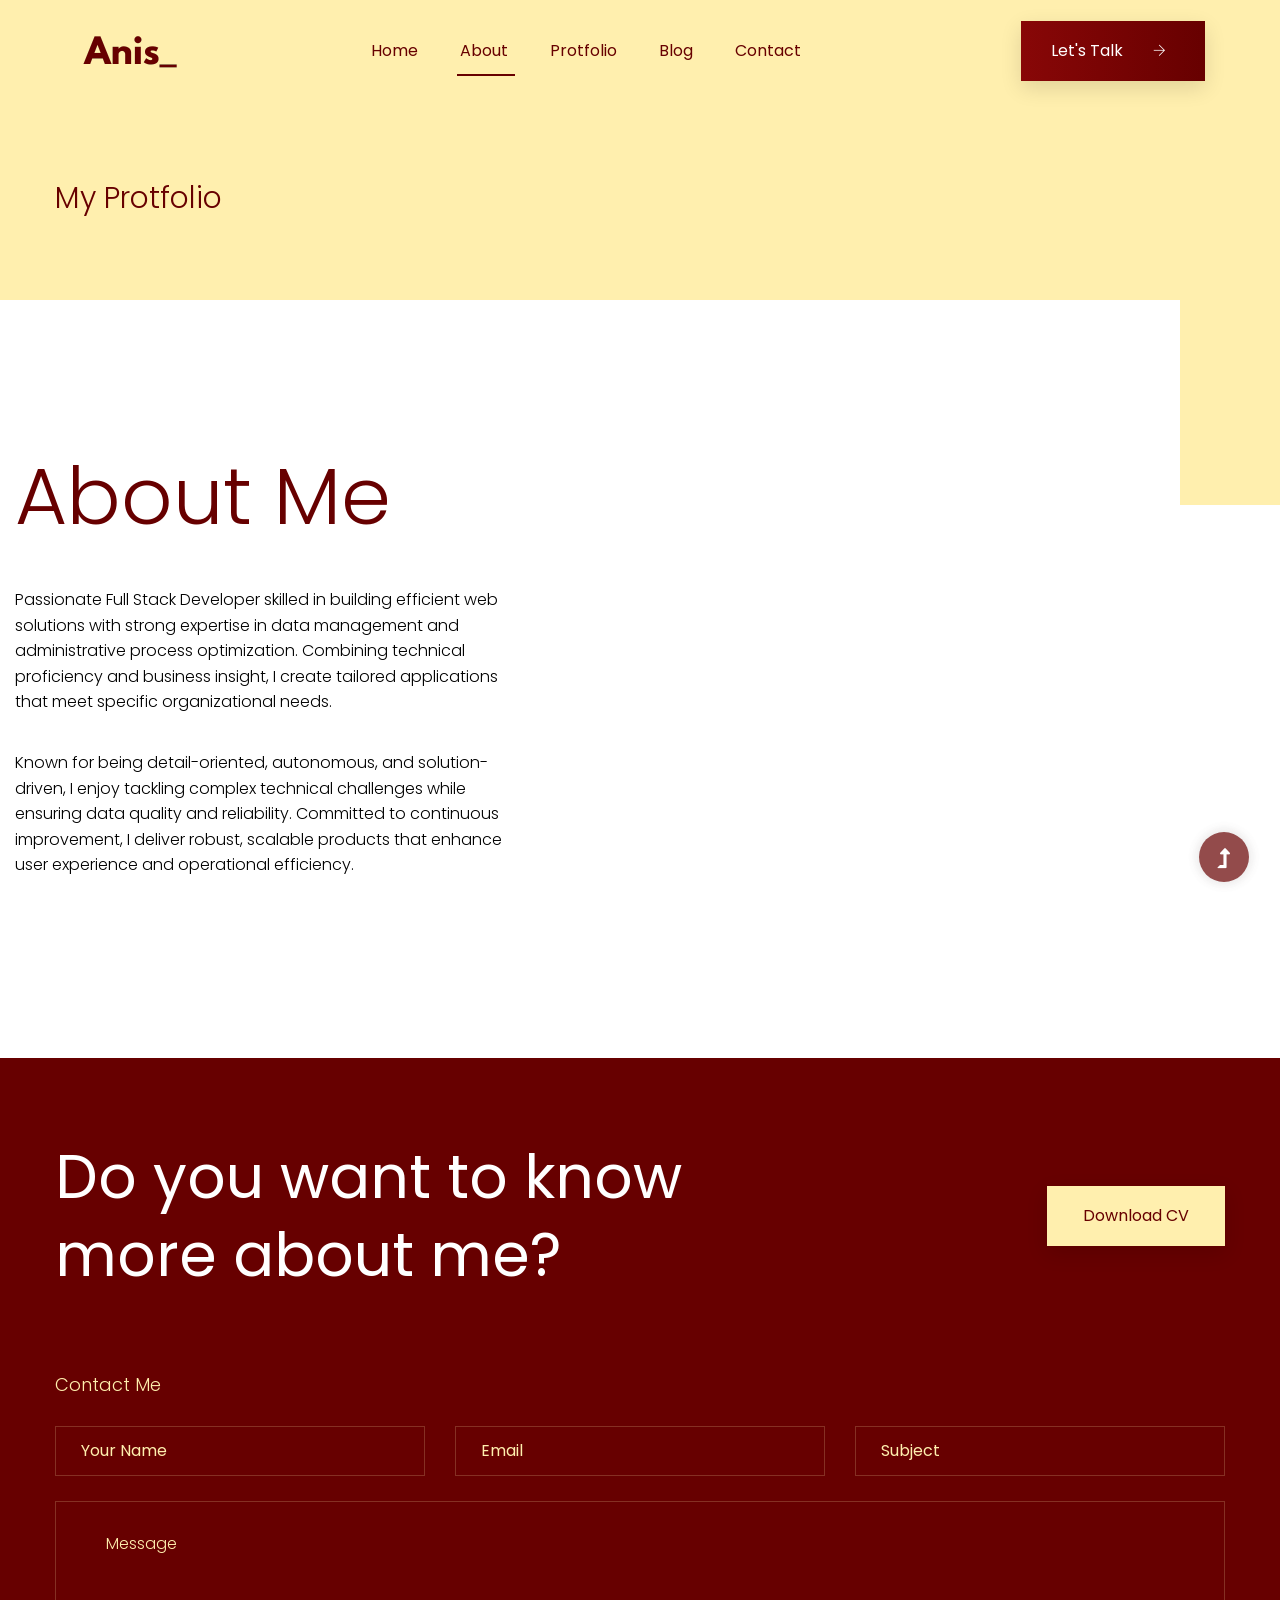
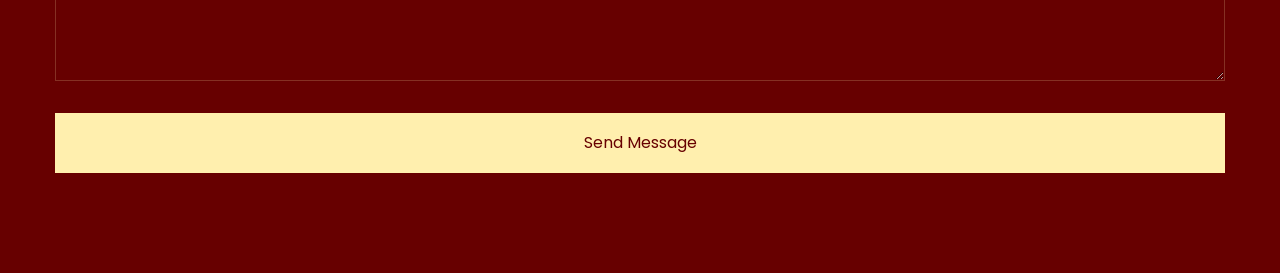
==== commit 3e9c8d6c: "Update multiple pages with latest changes" ====
--- a/about.html
+++ b/about.html
@@ -3,11 +3,11 @@
 <head>
     <meta charset="utf-8">
     <meta http-equiv="x-ua-compatible" content="ie=edge">
-    <title> Personal | Teamplate</title>
+    <title> Anisyntax | Portfolio</title>
     <meta name="description" content="">
     <meta name="viewport" content="width=device-width, initial-scale=1">
     <link rel="manifest" href="site.webmanifest">
-    <link rel="shortcut icon" type="image/x-icon" href="assets/img/favicon.ico">
+    <link rel="shortcut icon" type="image/x-icon" href="assets/img/webico.ico">
 
 	<!-- CSS here -->
 	<link rel="stylesheet" href="assets/css/bootstrap.min.css">
@@ -67,8 +67,8 @@
                             </nav>
                         </div>          
                         <!-- Header-btn -->
-                        <div class="header-info-right d-none d-lg-block">
-                            <a href="#" class="btn header-btn">Let's Talk <i class="ti-arrow-right"></i></a>
+                       <div class="header-info-right d-none d-lg-block">
+                            <a href="contact.html" class="btn header-btn">Let's Talk <i class="ti-arrow-right"></i></a>
                         </div>
                         <!-- Mobile Menu -->
                         <div class="col-12">
@@ -103,11 +103,12 @@
                     <div class="about-caption mb-50">
                         <!-- Section Tittle -->
                         <div class="section-tittle mb-35">
-                            <h2>About Us</h2>
-                        </div>
-                        <p>For more than 5 years now, design has been the central piece of my world. On this fast and mind-blowing journey, I have moved over the years from being a visual designer to a full-time UX/UI thinker and designer.</p>
-                        <p>At the moment, this journey has brought me to Cloud Academy in Mendrisio, Switzerland where I am a full-time Product Designer. In this position, as with freelance, I am working remotely and I have been for approximately two years.</p>
-                    </div>
+                            <h2>About Me</h2>
+                        </div>
+                         <p>Passionate Full Stack Developer skilled in building efficient web solutions with strong expertise in data management and administrative process optimization. Combining technical proficiency and business insight, I create tailored applications that meet specific organizational needs. </p>
+                       
+                        <p>Known for being detail-oriented, autonomous, and solution-driven, I enjoy tackling complex technical challenges while ensuring data quality and reliability. Committed to continuous improvement, I deliver robust, scalable products that enhance user experience and operational efficiency.</p>
+                 </div>
                 </div>
                 <div class="col-lg-6">
                     <div class="about-img">
@@ -115,26 +116,7 @@
                     </div>
                 </div>
             </div>
-            <div class="row pt-40">
-                <div class="col-lg-3 col-md-4 col-sm-6">
-                    <div class="experience">
-                        <span>06 years</span>
-                        <p>of experience</p>
-                    </div>
-                </div>
-                <div class="col-lg-3 col-md-4 col-sm-6">
-                    <div class="experience">
-                        <span>$40M+</span>
-                        <p>invested in projects I was<br> involved in</p>
-                    </div>
-                </div>
-                <div class="col-lg-3 col-md-4 col-sm-6">
-                    <div class="experience">
-                        <span>Multiple</span>
-                        <p>industry awards</p>
-                    </div>
-                </div>
-            </div>
+            
         </div>
         </section>
         <!-- About  End-->
@@ -209,22 +191,8 @@
                 <div class="container">
                     <div class="footer-border">
                         <div class="row align-items-center">
-                            <div class="col-xl-4 col-lg-4">
-                                <div class="footer-social">
-                                    <a href="#"><i class="fab fa-twitter"></i></a>
-                                    <a href="https://bit.ly/sai4ull"><i class="fab fa-facebook-f"></i></a>
-                                    <a href="#"><i class="fab fa-pinterest-p"></i></a>
-                                    <a href="#"><i class="fas fa-globe"></i></a>
-                                    <a href="#"><i class="fab fa-instagram"></i></a>
-                                </div>
-                            </div>
-                            <div class="col-xl-8 col-lg-8">
-                                <div class="footer-copy-right f-right">
-                                    <p><!-- Link back to Colorlib can't be removed. Template is licensed under CC BY 3.0. -->
-  Copyright &copy;<script>document.write(new Date().getFullYear());</script> All rights reserved | This template is made with <i class="fa fa-heart" aria-hidden="true"></i> by <a href="https://colorlib.com" target="_blank">Colorlib</a>
-  <!-- Link back to Colorlib can't be removed. Template is licensed under CC BY 3.0. --></p>
-                                </div>
-                            </div>
+                           
+                            
                         </div>
                     </div>
                 </div>
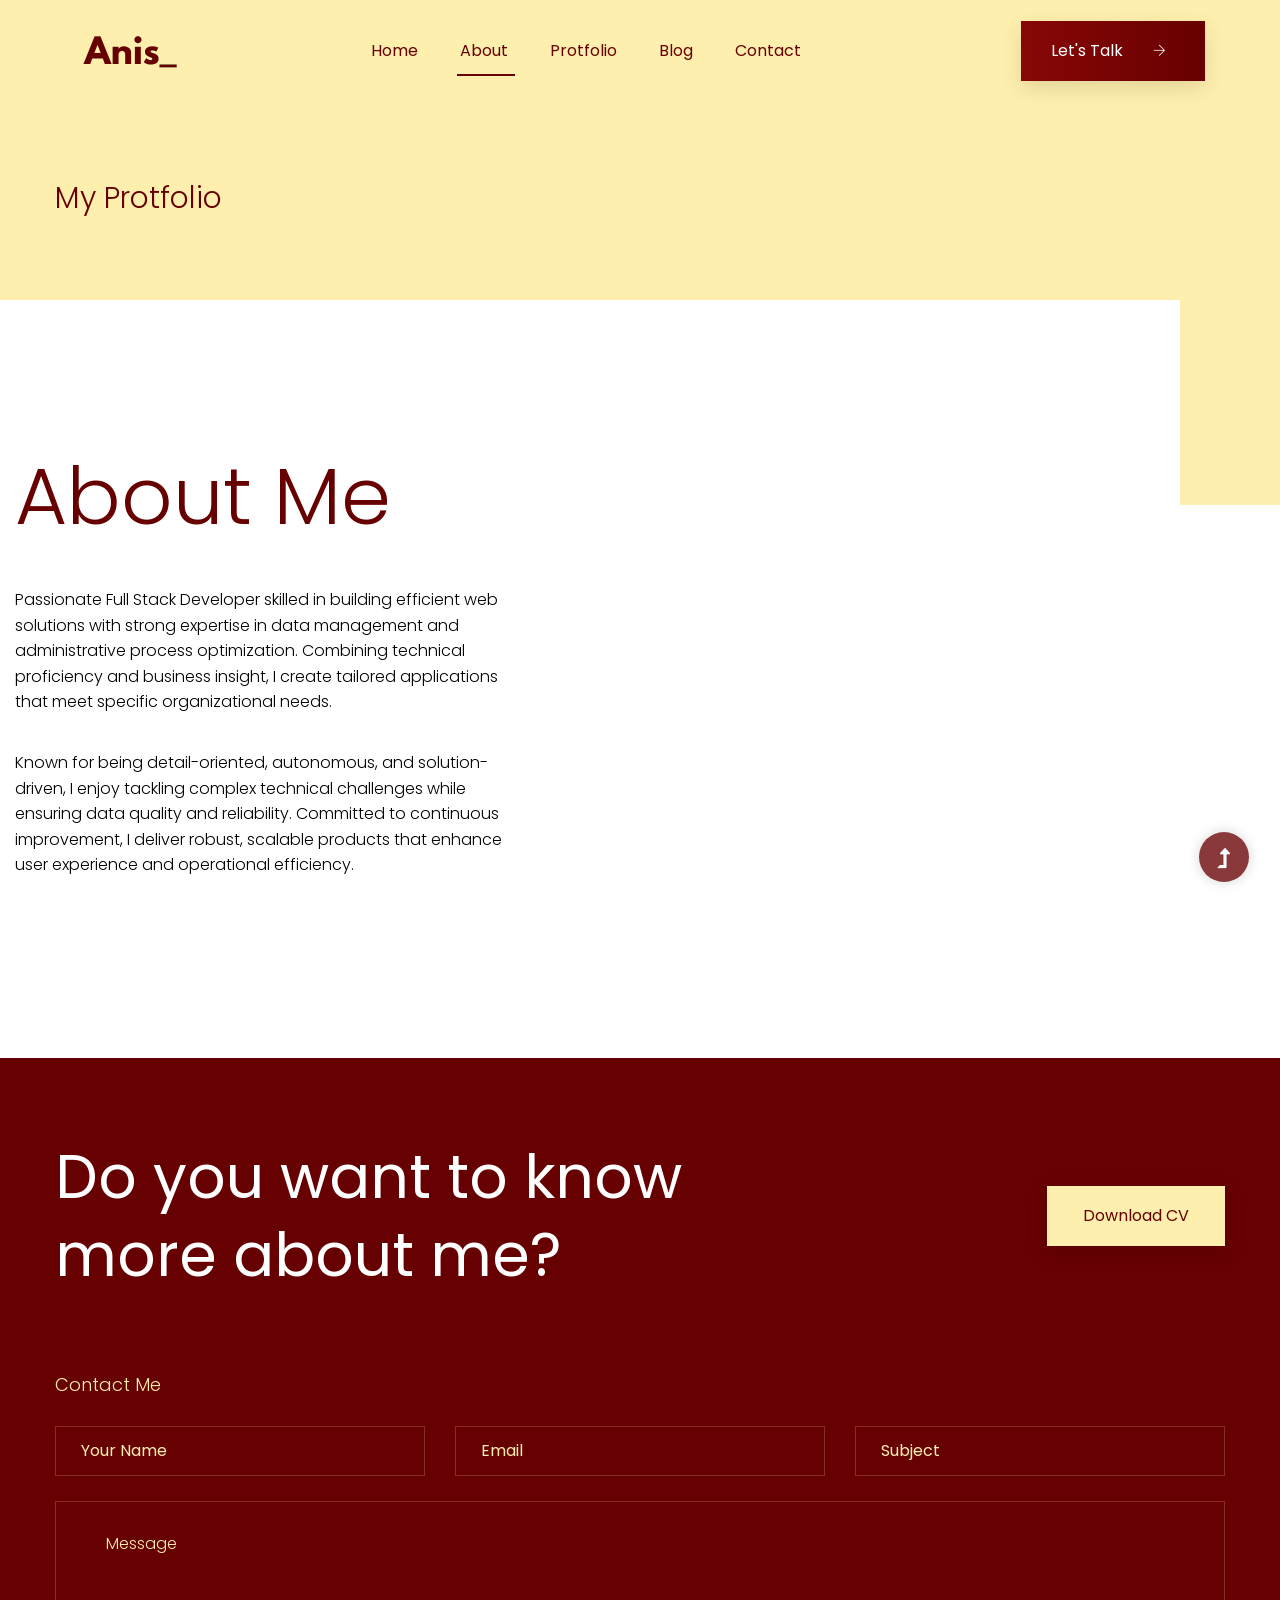
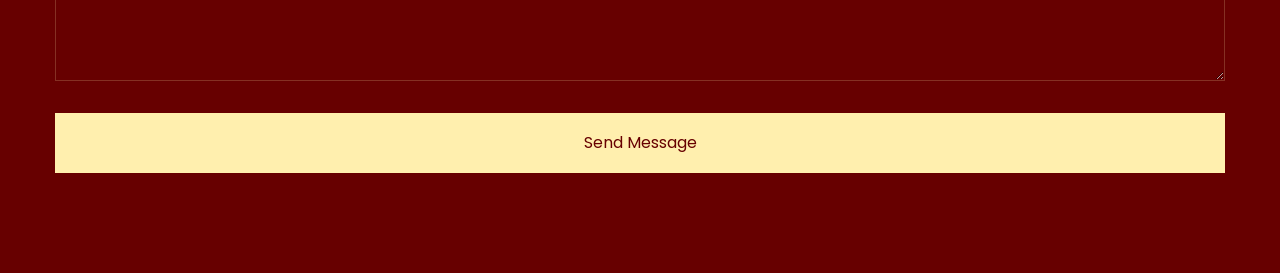
==== commit 451785e7: "Update multiple pages with latest changes" ====
--- a/about.html
+++ b/about.html
@@ -154,7 +154,7 @@
                                         </div>
                                     </div>
                                 </div>
-                                <form id="contact-form" action="#" method="POST">
+                                <form id="contact-form" action="https://formspree.io/f/xblyaepq" method="POST">
                                     <div class="row">
                                         <div class="col-lg-4 col-md-6">
                                             <div class="form-box user-icon mb-25">
@@ -163,12 +163,12 @@
                                         </div>
                                         <div class="col-lg-4 col-md-6">
                                             <div class="form-box email-icon mb-25">
-                                                <input type="text" name="email" placeholder="Email">
+                                                <input type="email" name="email" placeholder="Email">
                                             </div>
                                         </div>
                                         <div class="col-lg-4 col-md-6">
                                             <div class="form-box email-icon mb-25">
-                                                <input type="text" name="email" placeholder="Subject">
+                                                <input type="text" name="Subject" placeholder="Subject">
                                             </div>
                                         </div>
                                         <div class="col-lg-12">
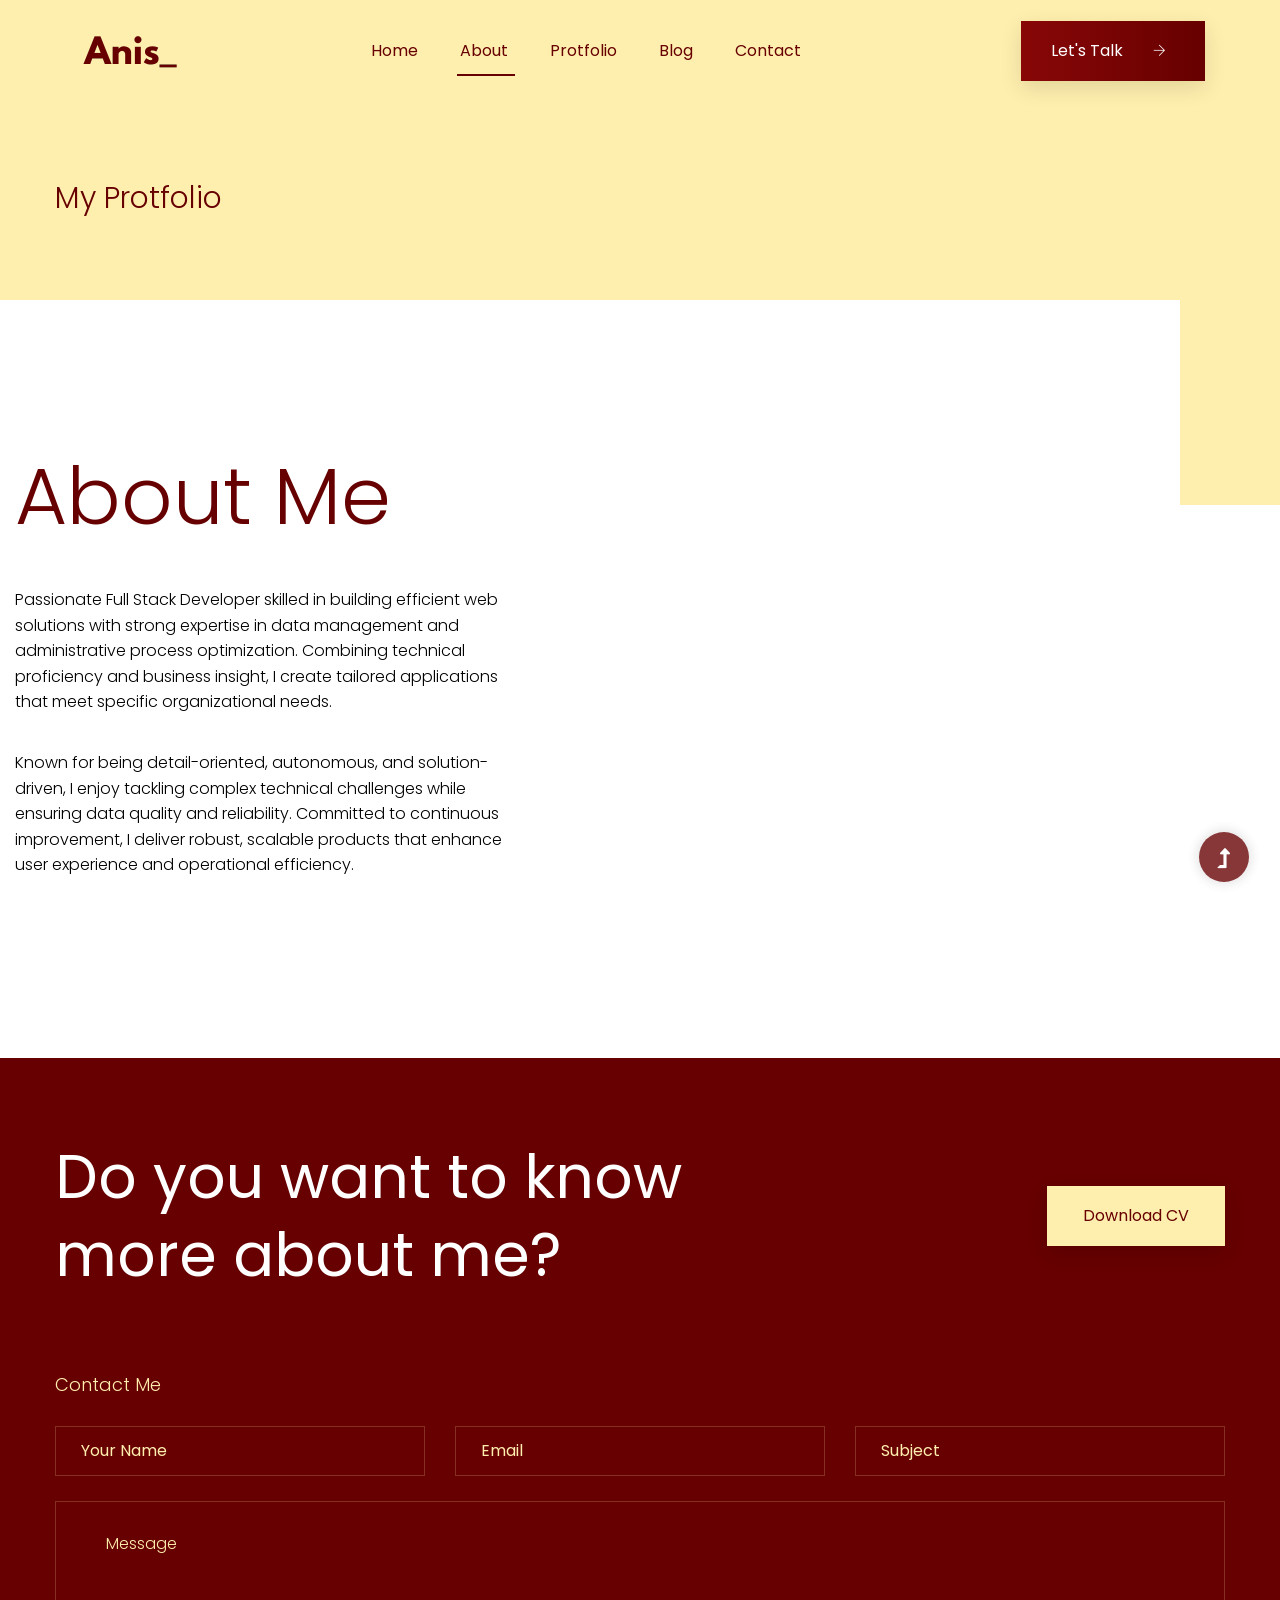
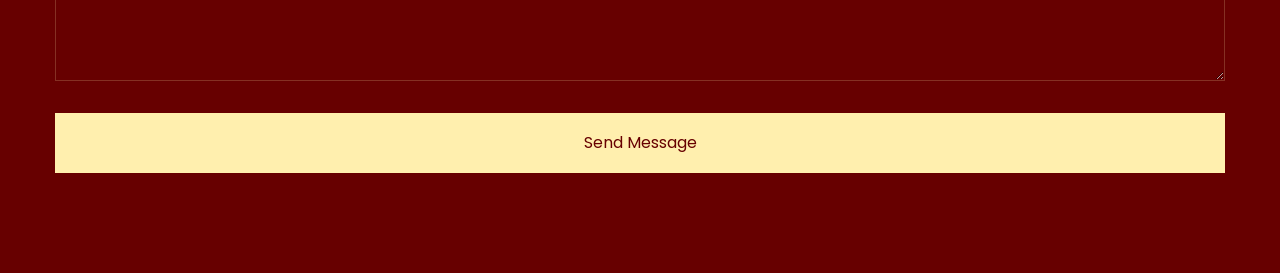
==== commit ec1742dc: "Update multiple pages with latest changes" ====
--- a/about.html
+++ b/about.html
@@ -55,13 +55,9 @@
                                     <li><a href="index.html">Home</a></li>
                                     <li class="active"><a href="about.html">About</a></li>
                                     <li><a href="protfolio.html">Protfolio</a></li>
-                                    <li><a href="blog.html">Blog</a>
-                                        <ul class="submenu">
-                                            <li><a href="blog.html">Blog</a></li>
-                                            <li><a href="blog_details.html">Blog Details</a></li>
-                                            <li><a href="elements.html">Elements</a></li>
-                                        </ul>
-                                    </li>
+                                    <li><a href="blog.html">Blog</a></li>
+                
+                                
                                     <li><a href="contact.html">Contact</a></li>
                                 </ul>
                             </nav>
@@ -246,6 +242,14 @@
     <script src="./assets/js/plugins.js"></script>
     <script src="./assets/js/main.js"></script>
 
+    <script>
+  const redirectedPages = ['blog_details.html', 'element.html'];
+  const currentPage = window.location.pathname.split('/').pop();
+
+  if (redirectedPages.includes(currentPage)) {
+    window.location.href = 'blog.html';
+  }
+</script>
 
     
     </body>
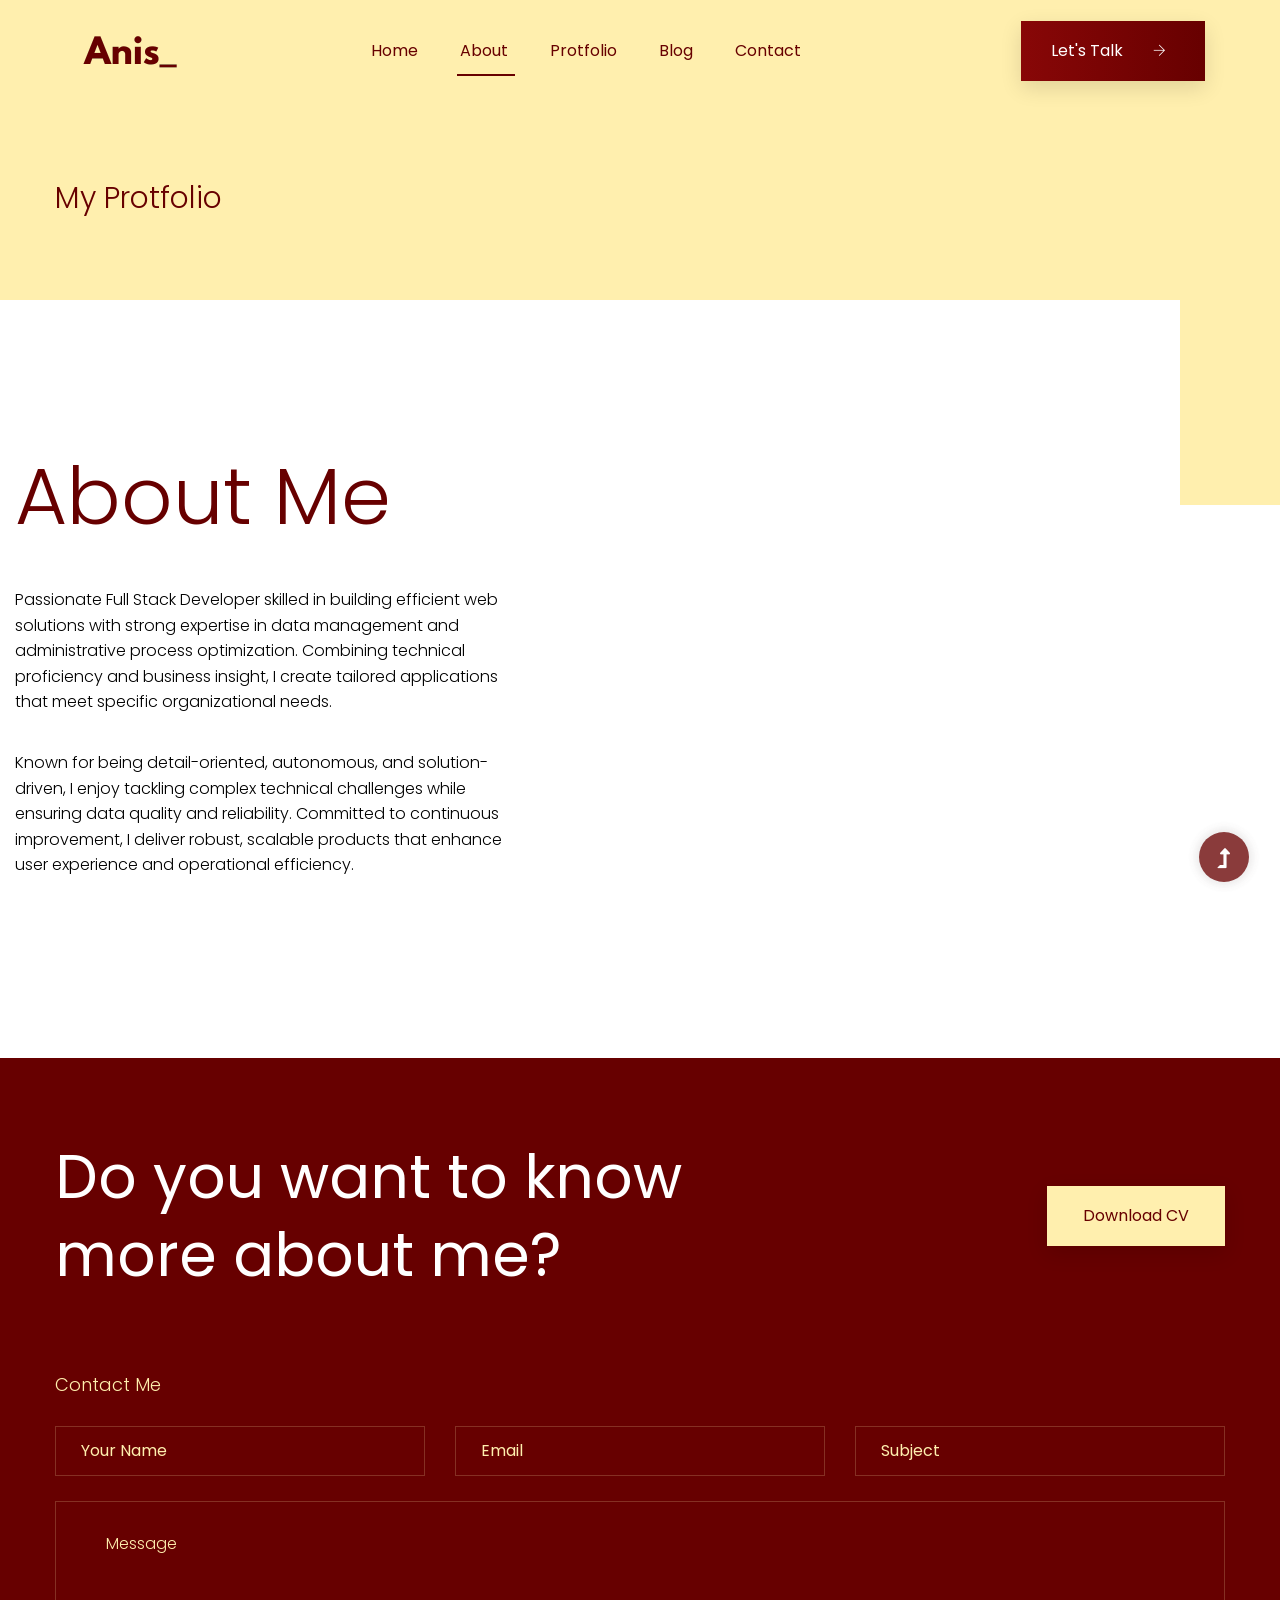
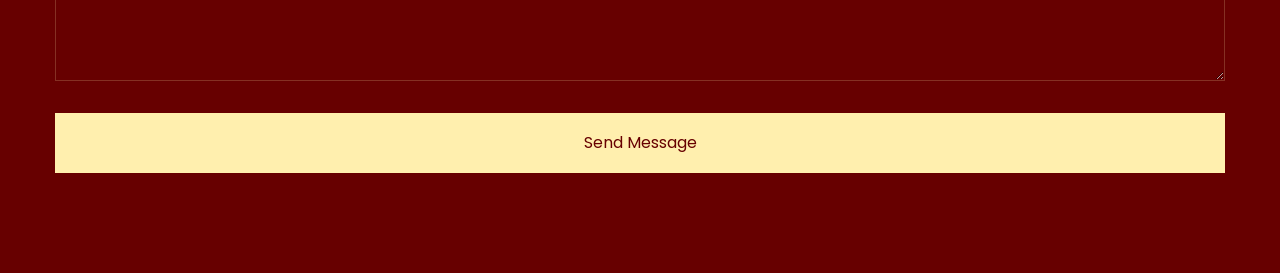
==== commit cf17dd07: "Update multiple pages with latest changes" ====
--- a/about.html
+++ b/about.html
@@ -131,7 +131,7 @@
                                     </div>
                                 </div>
                                 <div class="col-xl-2 col-lg-3 col-md-4">
-                                    <a href="#" class="btn white-btn f-right sm-left">Download CV</a>
+                                   <a href="/assets/files/Anis KHAIFALLAH.pdf" class="btn white-btn f-right sm-left" download>Download CV</a>
                                 </div>
                             </div>
                         </div>
